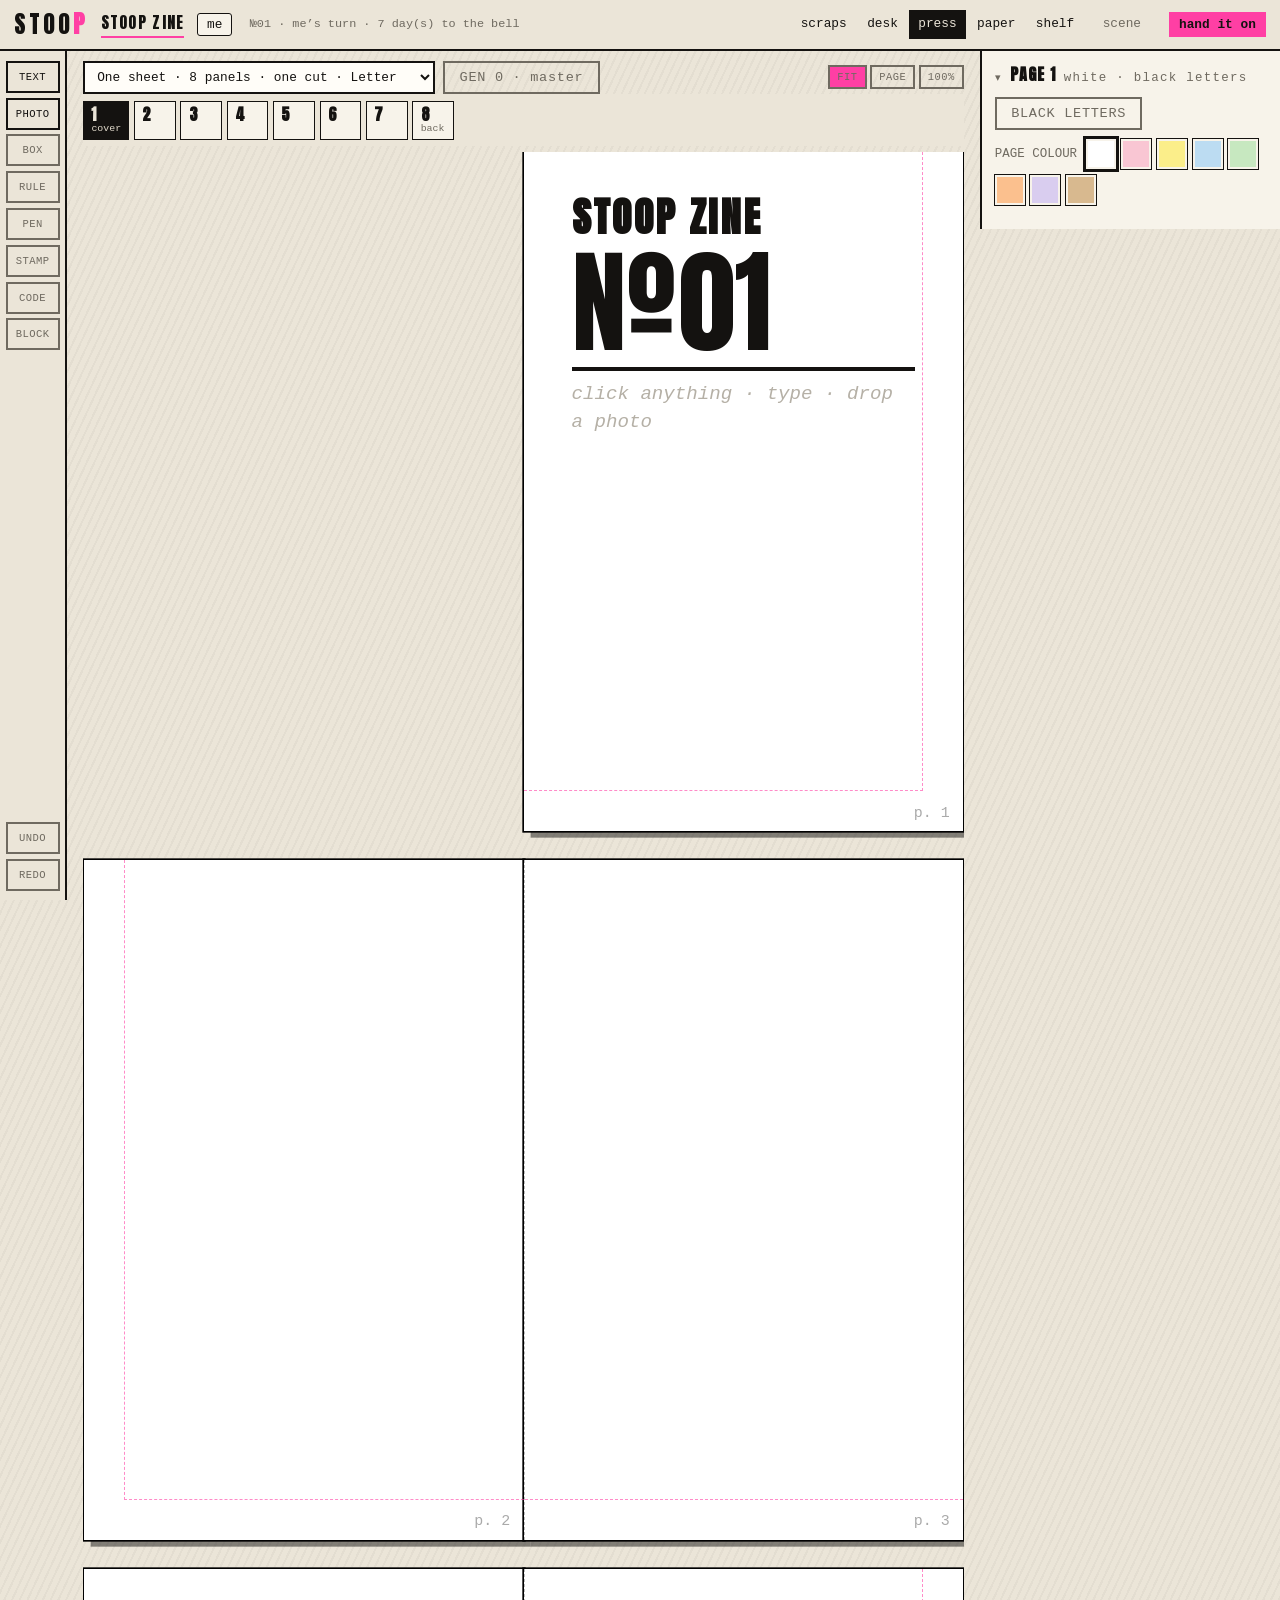
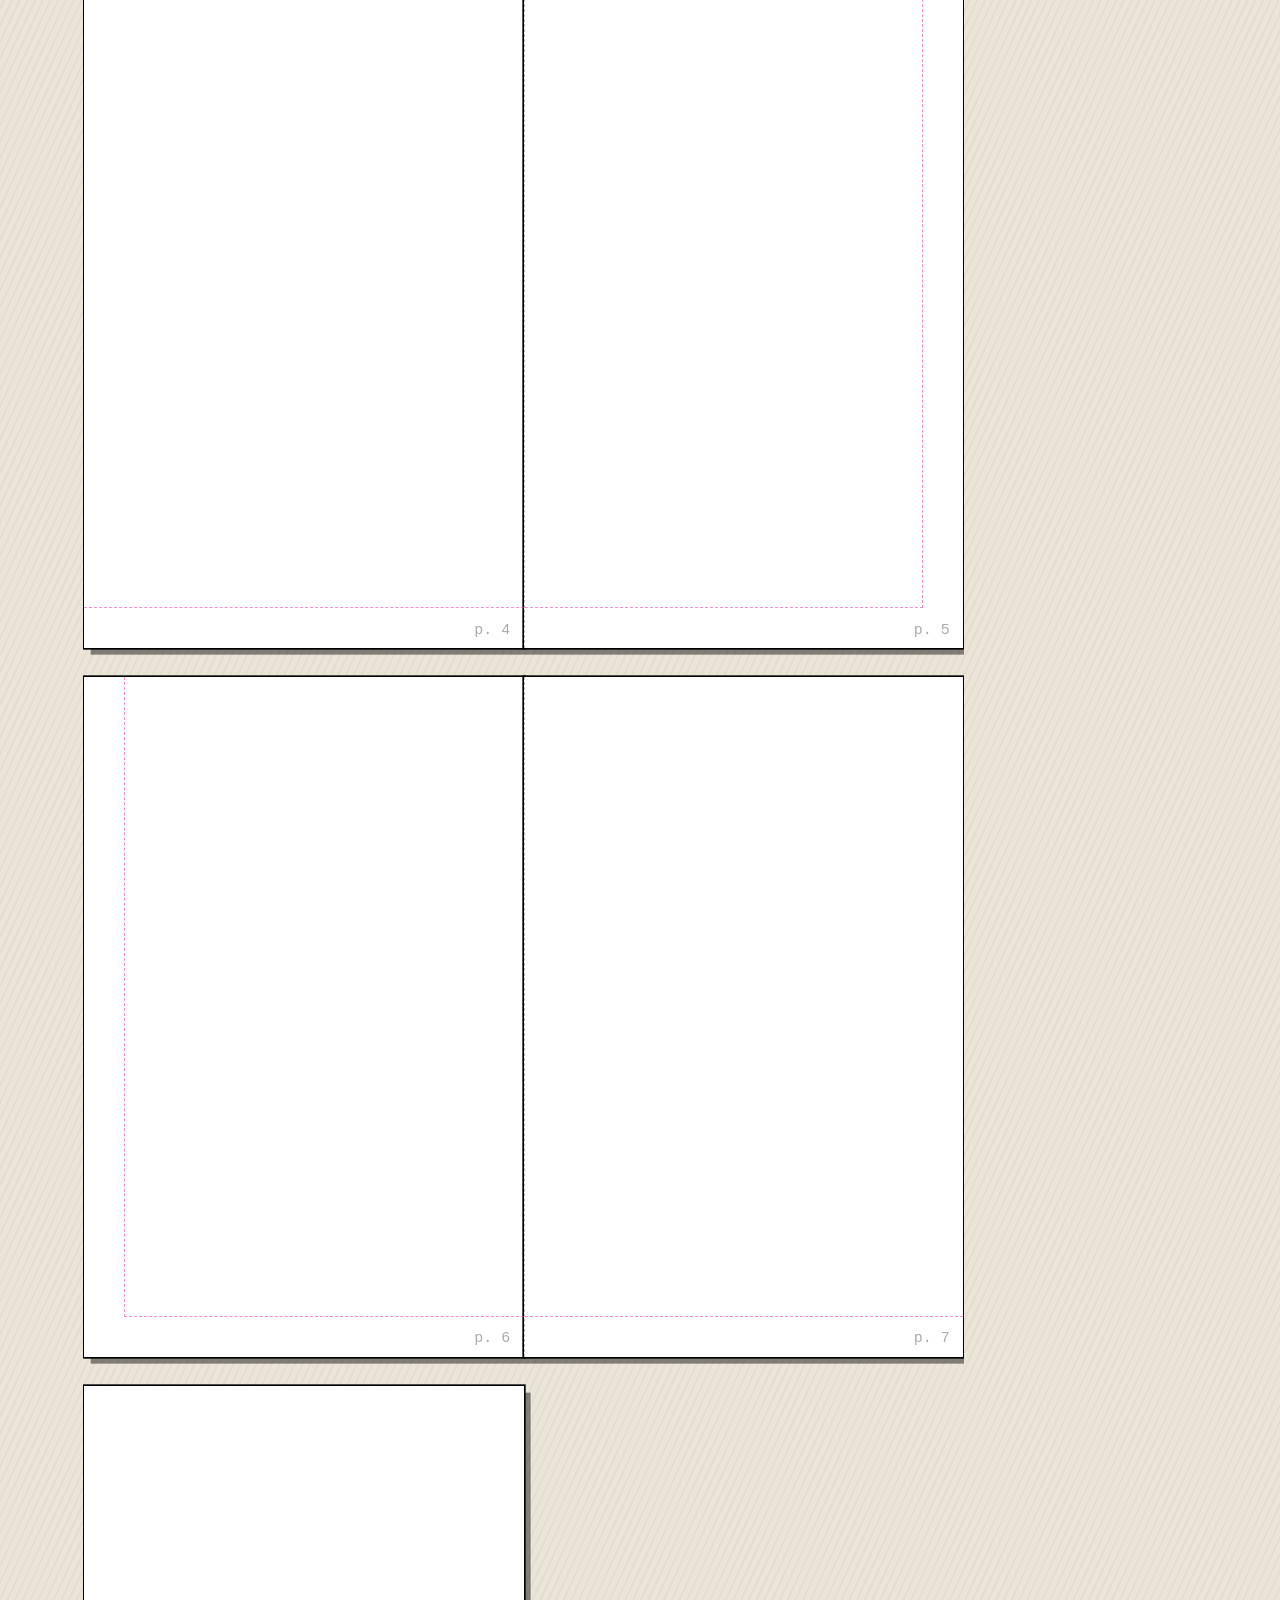
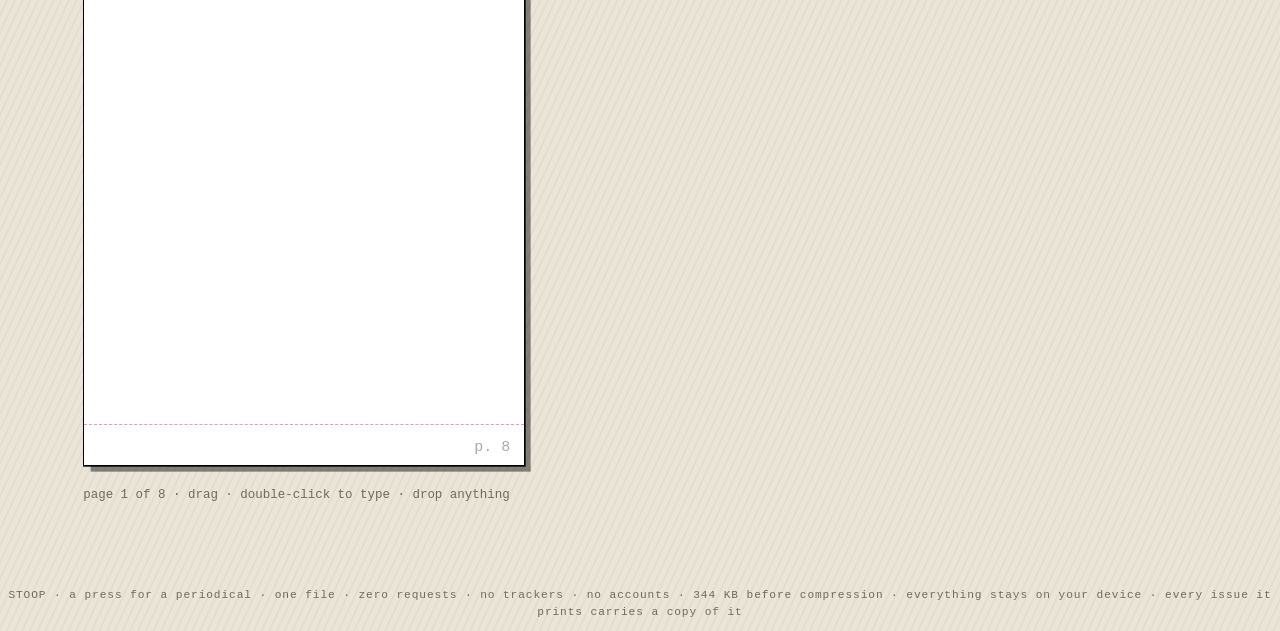
==== artifact/index.html @ a5290501 "creep, a folded card, and two sentences Three small things from the moat's list. A stitched booklet " ====
<!-- stoop: a press for a periodical — pieces, a desk, a shelf, and an imposed sheet. every issue it exports is the reading view, the sheet, the archive, and a working press for the next one. one file, zero requests. -->
<title>STOOP — a press for a periodical</title>
<style>
@font-face{font-family:Anton;font-display:block;src:url([data-uri]) format("woff")}
@font-face{font-family:Knewave;font-display:block;src:url([data-uri]) format("woff")}
  
  :root{
    --bg:#ebe5d8; --bg2:#e0d9ca; --fg:#141210; --ink:#141210;
    --spot:#ff3fa4; --link:#141210; --grey:#6f6a60; --paper:#f7f3ea;
    --red:#d63c3c;
  }
  *{box-sizing:border-box}
  html,body{margin:0;padding:0}
  body{background:var(--bg);color:var(--fg);font-family:ui-sans-serif,system-ui,'Helvetica Neue',Arial,sans-serif;line-height:1.45;
    background-image:repeating-linear-gradient(115deg,rgba(20,18,16,.035) 0 2px,transparent 2px 7px)}
  ::selection{background:var(--spot);color:#fff}

  
  header.chrome{position:sticky;top:0;z-index:30;background:var(--bg);border-bottom:2px solid var(--fg);
    display:flex;flex-wrap:wrap;align-items:center;gap:.4rem .8rem;padding:.45rem .9rem}
  .wordmark{font-family: Anton, Impact, sans-serif;font-size:1.5rem;letter-spacing:.12em;color:var(--fg);text-decoration:none}
  .wordmark b{color:var(--spot)}
  .barzine{font-family: Anton, Impact, sans-serif;font-size:1rem;letter-spacing:.08em;color:var(--fg);text-decoration:none;border-bottom:2px solid var(--spot);padding-bottom:1px}
  .cycleline{font-family:'Courier New',monospace;font-size:.74rem;color:var(--grey);text-decoration:none;margin-left:.3rem;white-space:nowrap}
  .cycleline:hover{color:var(--fg)}
  .cycleline:empty{display:none}
  nav.chrome-nav{display:flex;flex-wrap:wrap;gap:.15rem;margin-left:auto;align-items:center}
  nav.chrome-nav .gear{margin-left:.5rem;color:var(--grey)}
  .phonetabs{display:none}
  nav.chrome-nav a,nav.chrome-nav button{font-family:'Courier New',monospace;font-size:.8rem;color:var(--link);background:none;text-decoration:none;padding:.25rem .5rem;border:1px solid transparent;cursor:pointer}
  nav.chrome-nav a:hover,nav.chrome-nav button:hover{border-color:var(--link)}
  nav.chrome-nav a.here{color:var(--bg);background:var(--fg);border-color:var(--fg)}
  .chrome .verb{font-family:'Courier New',monospace;font-size:.8rem;color:var(--fg);border:1px solid var(--spot);background:var(--spot);margin-left:.4rem;padding:.25rem .55rem;font-weight:bold;cursor:pointer}
  .chrome .verb:hover{background:var(--fg);color:#fff;border-color:var(--fg)}

  main{margin:0;padding:0}

  
  section[data-view]{display:none}
  
  section[data-view="press"]{display:grid;grid-template-columns:4.2rem minmax(0,1fr) 300px;align-items:start}
  body.landing section[data-view="press"]{display:none}
  section[data-view="issue"].on{display:block;max-width:960px;margin:0 auto;padding:1rem .9rem 4rem;animation:flick .12s steps(2) 1}
  section[data-view]:not([data-view="press"]):not([data-view="issue"]).on{display:block;position:fixed;top:var(--barh,0);right:0;bottom:0;
    width:min(540px,100vw);z-index:35;overflow-y:auto;background:var(--bg);border-left:3px solid var(--fg);box-shadow:-6px 0 0 rgba(20,18,16,.12);
    padding:1rem .9rem 3rem;animation:slide .14s ease-out}
  @keyframes slide{from{transform:translateX(24px);opacity:.6}to{transform:none;opacity:1}}
  @keyframes flick{0%{opacity:.4}100%{opacity:1}}
  .scrim{display:none;position:fixed;left:0;right:0;bottom:0;top:var(--barh,0);z-index:33;background:rgba(20,18,16,.28)}
  body[data-drawer] .scrim{display:block}
  section[data-view] .view-head{display:flex;flex-wrap:wrap;align-items:baseline;gap:.4rem 1rem}
  section[data-view] .view-head h1{margin:0}
  section[data-view] .view-head .view-sub{flex-basis:100%;margin-top:0}
  .drawer-close{margin-left:auto}

  h1,h2,h3{font-family: Anton, Impact, sans-serif;letter-spacing:.06em;line-height:1.05;margin:.4rem 0}
  a{color:var(--link)}
  .tag{display:inline-block;font-family:'Courier New',monospace;font-size:.7rem;letter-spacing:.15em;text-transform:uppercase;
    border:1px solid var(--fg);padding:.1rem .5rem;margin:0}
  .tag.cold{border-color:var(--link);color:var(--link)}

  
  .paper{background:var(--paper);color:var(--ink);padding:1.1rem 1.2rem;margin:1rem 0;border:2px solid var(--ink);
    box-shadow:5px 5px 0 rgba(0,0,0,.55);position:relative;
    background-image:repeating-linear-gradient(115deg,rgba(20,18,16,.045) 0 2px,transparent 2px 7px)}
  .paper h2,.paper h3{color:var(--ink)}
  .paper a{color:#155d80;font-weight:bold}
  .paper p,.paper li{font-family:'Courier New',monospace;font-size:.92rem}

  .btn{font-family:'Courier New',monospace;font-size:.85rem;background:none;border:2px solid var(--fg);color:var(--fg);
    padding:.45rem .9rem;cursor:pointer;letter-spacing:.05em}
  .btn:hover{background:var(--fg);color:#fff}
  .btn[disabled]{border-color:var(--grey);color:var(--grey);cursor:not-allowed}
  .btn.done,.btn.on{background:var(--spot);border-color:var(--spot);color:var(--fg)}
  .btn.done:hover,.btn.on:hover{background:var(--fg);border-color:var(--fg);color:#fff}
  .btn.danger{border-color:var(--red);color:var(--red)}
  .btn.danger:hover{background:var(--red);color:var(--bg)}
  .paper .btn{border-color:var(--ink);color:var(--ink)}
  .paper .btn:hover{background:var(--ink);color:var(--paper)}
  .paper .btn.done,.paper .btn.on{background:var(--ink);color:var(--paper)}
  .paper .btn.danger{border-color:var(--red);color:#9c2b2b}
  .paper .btn.danger:hover{background:var(--red);color:var(--paper)}

  .pageweight{font-family:'Courier New',monospace;font-size:.7rem;color:var(--grey);text-align:center;margin-top:2.2rem;letter-spacing:.08em}

.author-toggle {
  font-family: 'Courier New', monospace;
  font-size: .8rem;
  background: var(--paper);
  color: var(--fg);
  border: 1px solid var(--fg);
  padding: .2rem .55rem;
  cursor: pointer;
  border-radius: 3px;
  display: inline-flex;
  align-items: center;
  gap: .3rem;
}
.author-toggle:hover {
  background: var(--fg);
  color: #fff;
}
.view-head {
  margin-bottom: 1.2rem;
  border-bottom: 1px dashed var(--grey);
  padding-bottom: .6rem;
}
.view-head h1 {
  font-size: 2.2rem;
  margin: 0;
  color: var(--fg);
  letter-spacing: .08em;
}

.view-sub {
  font-family: ui-sans-serif, system-ui, 'Helvetica Neue', Arial, sans-serif;
  font-size: .9rem;
  color: var(--grey);
  margin: .3rem 0 0;
}
.hint, .paper .hint {
  font-family: ui-sans-serif, system-ui, 'Helvetica Neue', Arial, sans-serif;
  font-size: .88rem;
  line-height: 1.45;
  color: #57524a;
  margin: .6rem 0 0;
}
.paper h2 { font-size: 1.15rem; margin: 0 0 .6rem; }
.paper .form-row + .form-row { margin-top: .6rem; }
.cardgrid { display: grid; grid-template-columns: auto minmax(0, 1fr); gap: .35rem .6rem; align-items: center; margin: .4rem 0 .6rem; }
.cardgrid .sub { white-space: nowrap; }
.sub {
  font-family: 'Courier New', monospace;
  font-size: .78rem;
  color: var(--grey);
}
.text-input, .select-input, .textarea-input {
  font-family: 'Courier New', monospace;
  font-size: .88rem;
  background: #fffdf8;
  color: var(--ink);
  border: 2px solid var(--ink);
  padding: .45rem .65rem;
  box-sizing: border-box;
}
.text-input:focus, .select-input:focus, .textarea-input:focus {
  outline: 2px solid var(--spot);
}
.text-input { flex: 1; min-width: 160px; }
.select-input { min-width: 110px; cursor: pointer; }
.textarea-input { width: 100%; resize: vertical; }

.form-row {
  display: flex;
  gap: .5rem;
  flex-wrap: wrap;
  align-items: center;
}
.form-grid {
  display: flex;
  flex-direction: column;
  gap: .6rem;
}
.filter-row {
  display: flex;
  gap: .35rem;
  align-items: center;
  flex-wrap: wrap;
  margin-top: .8rem;
  padding-top: .6rem;
  border-top: 1px dashed rgba(20,18,16,.2);
}
.chip {
  font-family: 'Courier New', monospace;
  font-size: .72rem;
  background: none;
  border: 1px solid var(--ink);
  color: var(--ink);
  padding: .15rem .45rem;
  cursor: pointer;
  text-transform: lowercase;
}
.chip:hover, .chip.on {
  background: var(--ink);
  color: var(--paper);
}

.form-actions { display: flex; justify-content: flex-end; }
.btn.wide { flex: 1; min-width: 160px; }
.paper .sub { color: #57524a; }


.log-photo {
  display: block;
  width: 100%;
  max-width: 420px;
  margin: .5rem 0 .2rem;
  border: 2px solid var(--ink);
  background: #fff;
}

.phototray { display: flex; gap: .5rem; overflow-x: auto; padding: .2rem 0 .4rem; align-items: flex-start; }
.phototray:empty { display: none; }
.tray-photo { height: 56px; border: 2px solid var(--fg); background: #fff; cursor: pointer; flex: 0 0 auto; box-shadow: 2px 2px 0 rgba(20,18,16,.35); }
.tray-photo:hover { outline: 2px solid var(--spot); }

.log-stream { display: flex; flex-direction: column; gap: .7rem; margin-top: 1rem; }
.log-card {
  background: var(--paper);
  border: 1px solid var(--fg);
  border-left: 4px solid var(--spot);
  padding: .75rem .9rem;
  position: relative;
}
.log-card.author-b { border-left-color: var(--grey); }
.log-card.author-both { border-left-color: #5cd685; }
.log-meta {
  display: flex;
  justify-content: space-between;
  font-family: 'Courier New', monospace;
  font-size: .72rem;
  color: var(--grey);
  margin-bottom: .3rem;
}
.log-author { font-weight: bold; color: var(--spot); }
.author-b .log-author { color: var(--grey); }
.author-both .log-author { color: #5cd685; }
.log-body { font-family: 'Courier New', monospace; font-size: .88rem; color: var(--fg); line-height: 1.4; word-break: break-word; white-space: pre-wrap; }
.log-title { margin: .1rem 0 .35rem; font-size: 1.15rem; }
.log-del { background: none; border: none; color: var(--grey); cursor: pointer; font-size: .8rem; }
.log-del:hover { color: var(--spot); }


.person { display: flex; align-items: center; gap: .5rem; margin-bottom: .4rem; }
.person .text-input { flex: 1; }
.person .sub { min-width: 6rem; font-size: .75rem; }


.sub-row { display: flex; align-items: center; gap: .6rem; border-bottom: 1px dashed var(--ink); padding: .45rem 0; font-family: 'Courier New', monospace; font-size: .85rem; }
.sub-row:last-of-type { border-bottom: none; }
.sub-row .ord { font-family: Anton, Impact, sans-serif; font-size: 1.3rem; width: 1.4rem; text-align: center; }
.sub-row .meta { flex: 1; display: flex; flex-direction: column; }
.sub-row .meta small { color: #5a5348; }
.sub-row.cut { opacity: .55; }
.sub-row.cut .meta b { text-decoration: line-through; }
.subbtn { font-family: 'Courier New', monospace; font-size: .7rem; background: none; border: 1px solid var(--ink); color: var(--ink); padding: .2rem .5rem; cursor: pointer; }
.subbtn:hover { background: var(--ink); color: var(--paper); }


.shelf-list { display: flex; flex-direction: column; }
.shelf-row { display: flex; align-items: center; gap: .6rem; flex-wrap: wrap; border-bottom: 1px dashed var(--ink); padding: .55rem 0; }
.shelf-row:last-child { border-bottom: none; }
.shelf-no { font-family: Anton, Impact, sans-serif; font-size: 1.5rem; min-width: 3rem; }
.shelf-meta { flex: 1; display: flex; flex-direction: column; font-family: 'Courier New', monospace; font-size: .85rem; min-width: 12rem; }
.shelf-meta small { color: #5a5348; }
.shelfreader { display: none; }
.shelfreader.on { display: block; }
.reader-bar { display: flex; justify-content: space-between; align-items: center; font-family: 'Courier New', monospace; font-size: .8rem; color: var(--grey); margin: 1.2rem 0 .4rem; }


.reading { background: var(--paper); color: var(--ink); border: 2px solid var(--ink); padding: 1.4rem 1.3rem; box-shadow: 5px 5px 0 rgba(0,0,0,.55); max-width: 38rem; margin: 0 auto; }
.reading img { width: 100%; margin: .6rem 0; }
.reading-head { border-bottom: 3px solid var(--ink); padding-bottom: .6rem; margin-bottom: 1rem; }
.reading-head h1 { font-size: 2.2rem; margin: 0; }
.reading-meta { font-family: 'Courier New', monospace; font-size: .75rem; margin: .3rem 0 0; }
.reading-note { border-left: 3px solid var(--ink); padding-left: .8rem; margin-bottom: 1.2rem; }
.reading-piece { margin-bottom: 1.4rem; }
.reading-piece h2 { font-size: 1.4rem; margin: 0 0 .3rem; }
.reading h2, .reading p { color: var(--ink); }
.reading p { font-family: 'Courier New', monospace; font-size: .9rem; line-height: 1.6; white-space: pre-wrap; }
.reading-foot { border-top: 1px dashed var(--ink); padding-top: .6rem; font-size: .8rem; }


.press-actions { display: flex; gap: .5rem; flex-wrap: wrap; align-items: center; }

.rail { position: sticky; top: var(--barh, 0); align-self: start; display: flex; flex-direction: column; gap: .3rem; padding: .6rem .35rem; height: calc(100vh - var(--barh, 0px)); box-sizing: border-box; border-right: 2px solid var(--fg); background: var(--bg); }
.rail .btn { width: 100%; padding: .5rem .1rem; font-size: .66rem; letter-spacing: .04em; }
.railgap { flex: 1; }
.tablebed { min-width: 0; padding: .6rem 1rem 3rem; }
.tablehead { display: flex; gap: .5rem; flex-wrap: wrap; align-items: center; }
.tablehead .select-input { font-size: .8rem; padding: .35rem .5rem; min-width: 0; max-width: 22rem; }
.zoom { margin-left: auto; display: flex; gap: .2rem; }
.btn.tiny { font-size: .65rem; padding: .25rem .45rem; }
.pagestrip { display: flex; gap: .3rem; overflow-x: auto; padding: .45rem 0 .35rem; scrollbar-width: thin; position: sticky; top: var(--barh, 0); z-index: 5; background: var(--bg); }
.pchip { font-family: 'Courier New', monospace; font-size: .68rem; color: var(--fg); background: var(--paper); border: 1px solid var(--fg); padding: .25rem .45rem .3rem; min-width: 2.6rem; max-width: 7.5rem; flex: none; display: flex; flex-direction: column; align-items: flex-start; gap: .05rem; cursor: pointer; position: relative; text-align: left; touch-action: none; user-select: none; }
.pchip b { font-family: Anton, Impact, sans-serif; font-size: 1rem; letter-spacing: .04em; line-height: 1; }
.pchip small { max-width: 6.5rem; white-space: nowrap; overflow: hidden; text-overflow: ellipsis; color: var(--grey); font-size: .62rem; }
.pchip small:empty::before { content: '\00a0'; }
.pchip.here { background: var(--fg); color: var(--bg); }
.pchip.here small { color: var(--bg2); }
.pchip .dot { position: absolute; right: 3px; top: 3px; width: 9px; height: 9px; border: 1px solid var(--fg); }
.pchip.dragging { opacity: .45; }
.pchip.drop { outline: 3px solid var(--spot); outline-offset: -1px; }
.palettes:empty { display: none; }
.addhint { margin: .3rem 0 0; }
.fitmeter { font-family: 'Courier New', monospace; font-size: .8rem; border: 1px solid var(--fg); color: var(--fg); background: var(--paper); padding: .35rem .6rem; margin: 0; }
.fitmeter:empty { display: none; }
.fitmeter.bad { background: var(--red); color: #fff; border-color: var(--red); }
.sheetzone { margin-top: .4rem; overflow-x: auto; padding-bottom: 1rem; }
.sheetwrap { margin-bottom: 1.2rem; width: max-content; }
.sheetlabel { font-family: 'Courier New', monospace; font-size: .7rem; color: var(--grey); letter-spacing: .1em; text-transform: uppercase; margin-bottom: .25rem; }
.sheet {
  zoom: var(--fit, 1);
  background: #fff; color: var(--ink);
  display: grid;
  grid-template-columns: repeat(var(--cols, 4), 1fr);
  grid-template-rows: repeat(var(--rows, 2), 1fr);
  box-shadow: 0 0 0 1px #000, 8px 8px 0 rgba(0,0,0,.6);
}
.panel { border: 1px dashed #bbb; padding: .28in .3in; overflow: hidden; position: relative; background: #fff; box-sizing: border-box; display: flex; flex-direction: column; }
.panel.flip { transform: rotate(180deg); }

.panel.photofill .panel-photo { position: absolute; inset: 0; width: 100%; height: 100%; max-height: none; object-fit: cover; margin: 0; }
.panel.photofill > h3, .panel.photofill > .no, .panel.photofill > .rule, .panel.photofill > .body, .panel.photofill > .addr { position: relative; z-index: 1; }
.panel.letterswhite > h3, .panel.letterswhite > .body, .panel.letterswhite > .no, .panel.letterswhite .addr span { color: #fff; }
.panel.letterswhite > .rule { border-top-color: #fff; }

.panel, .panel * { -webkit-print-color-adjust: exact; print-color-adjust: exact; }
.panel.over { outline: 2px solid var(--red); outline-offset: -2px; }
.panel h3 { font-family: Anton, Impact, sans-serif; font-size: 20px; margin: 0 0 6px; text-transform: uppercase; color: var(--ink); outline: none; }
.panel .body { font-family: 'Courier New', monospace; font-size: 11.5px; line-height: 1.45; color: var(--ink); outline: none; white-space: pre-wrap; flex: 1; overflow: hidden; }
.panel .pgtag { position: absolute; bottom: 4px; right: 8px; font-size: 9px; color: #aaa; font-family: 'Courier New', monospace; }
.panel .fitwarn:not(:empty) { position: absolute; bottom: 3px; left: 6px; font-family: 'Courier New', monospace; font-size: 9px; background: var(--red); color: #fff; padding: 1px 4px; }
.panel-photo { display: block; width: 100%; max-height: 46%; object-fit: contain; object-position: left top; margin: 0 0 5px; }
.panel-unpic { position: absolute; top: 3px; right: 5px; background: #fff; border: 1px solid var(--ink); color: var(--ink); font-size: 10px; line-height: 1; padding: 2px 4px; cursor: pointer; }
.cover h3 { font-size: 24px; }
.cover .no { font-family: Anton, Impact, sans-serif; font-size: 68px; line-height: .9; color: var(--ink); margin: 2px 0; }
.cover .no span { outline: none; }
.cover .rule { border-top: 3px solid var(--ink); margin: 6px 0; }
.backcover .body { font-size: 10.5px; }
.addr { display: flex; align-items: center; gap: 6px; margin-top: auto; }
.addr .qr { width: 64px; height: 64px; image-rendering: pixelated; }
.addr span { font-family: 'Courier New', monospace; font-size: 8.5px; word-break: break-all; }
.addr .reply { display: block; font-size: 7.5px; opacity: .8; }


.pages { display: flex; flex-direction: column; gap: 1.1rem; width: max-content; margin: 0 auto; zoom: var(--fit, 1); }
.spread { display: flex; width: calc(2 * var(--pw)); }
.spread.cover { justify-content: flex-end; }
.spread.backcover { justify-content: flex-start; }
.pages .panel { width: var(--pw); height: var(--ph); flex: none; border: none; box-shadow: 0 0 0 1px #000, 4px 4px 0 rgba(0,0,0,.45); }
.spread .panel + .panel { box-shadow: 0 0 0 1px #000, 4px 4px 0 rgba(0,0,0,.45); border-left: 1px dashed #bbb; }


.pages[data-gen="1"] .panel:not(:focus-within), .sheet[data-gen="1"] .panel { filter: url(#gen1); }
.pages[data-gen="2"] .panel:not(:focus-within), .sheet[data-gen="2"] .panel { filter: url(#gen2); }
.pages[data-gen="3"] .panel:not(:focus-within), .sheet[data-gen="3"] .panel { filter: url(#gen3); }
#genbtn.on { background: var(--fg); color: #fff; border-color: var(--fg); }


.testnum { display: none; position: absolute; inset: 0; background: #fff; z-index: 2; align-items: center; justify-content: center; flex-direction: column; gap: 6px; }
.testnum b { font-family: Anton, Impact, sans-serif; font-size: 140px; color: var(--ink); }
.testnum small { font-family: 'Courier New', monospace; font-size: 12px; color: #666; }
.reprintzone.testing .testnum { display: flex; }

.foldguide { margin-top: .8rem; }
.foldguide summary { font-family: ui-sans-serif, system-ui, 'Helvetica Neue', Arial, sans-serif; font-size: .88rem; color: var(--ink); cursor: pointer; padding: .3rem 0; }
.fold-steps { font-family: ui-sans-serif, system-ui, 'Helvetica Neue', Arial, sans-serif; font-size: .88rem; line-height: 1.5; padding-left: 1.2rem; }
.fold-steps li { margin-bottom: .5rem; }


.reprintzone { display: none; }


.toast-undo { font: inherit; background: var(--fg); color: var(--spot); border: 0; margin-left: .7rem; padding: .1rem .5rem; cursor: pointer; }
.toast { position: fixed; left: 50%; bottom: 1.2rem; transform: translateX(-50%); background: var(--spot); color: var(--fg); font-family: 'Courier New', monospace; font-size: .85rem; font-weight: bold; padding: .5rem .9rem; border: 2px solid var(--fg); box-shadow: 3px 3px 0 var(--fg); display: none; z-index: 50; }

@media print {
  body { background: #fff; color: #000; }
  header.chrome, main, .pageweight, .toast { display: none !important; }
  body.reprinting .reprintzone { display: block !important; }
  .reprintzone .sheetwrap { margin: 0; break-after: page; page-break-after: always; }
  .reprintzone .sheetwrap:last-child { break-after: auto; page-break-after: auto; }
  .reprintzone .sheetlabel { display: none !important; }
  .reprintzone .sheet { box-shadow: none; zoom: 1; }
  .reprintzone .panel { border-color: #eee; }
}


body.landing header.chrome { display: none; }
body.landing main { padding-top: 2.4rem; }
.landing-tail { max-width: 38rem; margin: 2.2rem auto 0; }
.landing-note { font-family: 'Courier New', monospace; font-size: .9rem; color: var(--fg); line-height: 1.6; border-left: 3px solid var(--spot); padding-left: .9rem; }
.landing-verbs { display: flex; gap: .6rem; flex-wrap: wrap; margin-top: 1.2rem; }
.btn.big { font-size: 1rem; padding: .8rem 1.2rem; }
.btn.quiet { border-color: var(--grey); color: var(--grey); }
.btn.quiet:hover { background: var(--grey); color: var(--bg); }


.panel.dropping { outline: 3px dashed var(--spot); outline-offset: -3px; }


#sheetzone .cover .body:empty::before { content: 'click anything · type · drop a photo'; color: #b5b0a6; font-style: italic; }
#sheetzone .panel h3:empty::before { content: '\00a0'; }


.flash { position: fixed; inset: 0; pointer-events: none; z-index: 60; opacity: 0;
  background: linear-gradient(90deg, transparent 0%, rgba(255,255,255,.0) 35%, rgba(255,255,255,.85) 50%, rgba(255,255,255,.0) 65%, transparent 100%);
  background-size: 300% 100%; }
.flash.go { animation: lamp .55s ease-in-out 1; }
@keyframes lamp { 0% { opacity: 1; background-position: 100% 0; } 100% { opacity: 1; background-position: 0% 0; } }
.barzine[contenteditable]:focus { outline: none; background: var(--spot); padding: 0 .3rem; }


:focus-visible { outline: 3px solid var(--spot); outline-offset: 2px; }
.panel :focus-visible, .el :focus-visible { outline: 2px dashed var(--red); outline-offset: 1px; }
.barzine[contenteditable]:focus-visible { outline: 3px solid var(--fg); outline-offset: 1px; }


.readtoggle { display: flex; gap: .4rem; justify-content: center; margin: 0 auto .8rem; }
.read-meta { font-family: 'Courier New', monospace; font-size: .75rem; color: var(--grey); text-align: center; margin: 0 0 .9rem; }
.readrun { padding: 0 6px 1.2rem; }
@media print { .elmissing { visibility: hidden; } }
.reading-fig { margin: .6rem 0; }
.reading-fig figcaption { font-family: 'Courier New', monospace; font-size: .8rem; }
.shelfnudge:empty { display: none; }


.pasteup { position: absolute; inset: 0; pointer-events: none; z-index: 3; }

.el { position: absolute; pointer-events: auto; box-sizing: border-box; cursor: grab; touch-action: none; }
.el:active { cursor: grabbing; }
.el.sel { outline: 1px dashed var(--red); outline-offset: 2px; }

.el-box { border: 2px solid var(--ink); }
.el-box.inkwhite { background: var(--ink); border-color: var(--ink); }
.elrule { width: 100%; height: 100%; background: var(--ink); min-height: 2px; }
.elphoto { width: 100%; height: 100%; object-fit: contain; display: block; }
.elphoto.fill { object-fit: cover; }
.elqr { width: 100%; height: 100%; display: block; color: var(--ink); }
.elmissing { width: 100%; height: 100%; border: 1px dashed #999; color: #999; font: 9px 'Courier New', monospace; display: flex; align-items: center; justify-content: center; }

.eltext { width: 100%; height: 100%; overflow: hidden; outline: none; color: var(--ink); white-space: pre-wrap; }
.eltext.knock { background: var(--ink); color: #fff; padding: 2px 4px; }


.v-type { font-family: 'Courier New', monospace; line-height: 1.45; }
.v-head { font-family: Anton, Impact, sans-serif; line-height: 1; text-transform: uppercase; }
.v-marker { font-family: Knewave, Anton, Impact, sans-serif; line-height: 1.3; }
.rm { display: inline-block; }

.v-stencil { font-family: Anton, Impact, sans-serif; line-height: 1; text-transform: uppercase;
  -webkit-mask-image: repeating-linear-gradient(180deg, #000 0 .42em, transparent .42em .5em); mask-image: repeating-linear-gradient(180deg, #000 0 .42em, transparent .42em .5em); }
.v-ransom { line-height: 1.5; }

.v-sans { font-family: Arial, Helvetica, 'Liberation Sans', sans-serif; line-height: 1.3; }
.v-serif { font-family: 'Times New Roman', Times, 'Liberation Serif', serif; line-height: 1.35; }
.v-own { font-family: Arial, Helvetica, sans-serif; line-height: 1.3; }
.eltext.caps { text-transform: uppercase; }
.eltext.nocaps { text-transform: none; }
.eltext.al-center { text-align: center; }
.eltext.al-right { text-align: right; }

.eltext.outline, .eltext.outline .rn { color: transparent; -webkit-text-stroke: .045em var(--ink); }
.eltext.knock.outline, .eltext.outline .rn.inv { -webkit-text-stroke-color: #fff; }

.el.inkpaper .eltext.knock, .el.inkpaper .rn.inv { color: #000; }
.el.inkpaper .eltext.knock.outline, .el.inkpaper .eltext.outline .rn.inv { color: transparent; -webkit-text-stroke-color: #000; }
.voicesel { font: inherit; font-size: .8rem; border: 2px solid var(--fg); background: #fff; color: var(--fg); padding: .3rem .4rem; cursor: pointer; }



.elstamp { width: 100%; height: 100%; position: relative; color: var(--ink); container-type: size; }
.stampsvg { position: absolute; inset: 0; width: 100%; height: 100%; display: block; }

.el-draw { color: var(--ink); }
.drawsvg, .penlive svg { position: absolute; inset: 0; width: 100%; height: 100%; display: block; overflow: visible; }
.drawsvg polyline, .penlive polyline { vector-effect: non-scaling-stroke; }
.penlive { position: absolute; inset: 0; pointer-events: none; z-index: 4; color: var(--ink); }
body[data-pen] #sheetzone .panel, body[data-pen] #sheetzone .el { cursor: crosshair; touch-action: none; }
body[data-pen] #sheetzone .el .eltext { pointer-events: none; }
.rail .btn.on { background: var(--fg); color: var(--bg); }
.stamptext { position: absolute; inset: 0; display: flex; align-items: center; justify-content: center; font-family: Anton, Impact, sans-serif; text-transform: uppercase; font-size: 1px; white-space: nowrap; }
.el-stamp .stamptext { font-size: 62cqh; }
.stamps { display: none; gap: .5rem; flex-wrap: wrap; align-items: center; margin: .2rem 0 .6rem; }
.stamps.on { display: flex; }
.stampbtn { height: 34px; width: auto; background: #fff; border: 2px solid var(--fg); color: var(--ink); cursor: pointer; position: relative; padding: 0; box-shadow: 2px 2px 0 rgba(20,18,16,.35); }
.stampbtn .stamptext { font-size: 20px; }
.stampbtn:hover { outline: 2px solid var(--spot); }


.rn { display: inline-block; padding: 0 1px; }
.rn.f0 { font-family: Anton, Impact, sans-serif; }
.rn.f1 { font-family: 'Times New Roman', Times, serif; font-weight: bold; }
.rn.f2 { font-family: 'Courier New', Courier, monospace; font-weight: bold; }
.rn.f3 { font-family: Arial, Helvetica, sans-serif; font-weight: bold; font-style: italic; }
.rn.inv { background: var(--ink); color: #fff; padding: 0 3px; }


.h { position: absolute; width: 11px; height: 11px; background: #fff; border: 2px solid var(--red); pointer-events: auto; }
.h-size { right: -6px; bottom: -6px; cursor: nwse-resize; }
.h-rot { left: 50%; top: -20px; margin-left: -6px; border-radius: 50%; cursor: grab; }
.h-rot::after { content: ''; position: absolute; left: 50%; top: 9px; width: 1px; height: 10px; background: var(--red); }


.inspector { font-family: 'Courier New', monospace; font-size: .8rem; color: var(--grey); margin: 0; }
.inspector:empty { display: none; }
.inspector.on { color: var(--fg); background: var(--paper); border-left: 2px solid var(--fg); padding: .7rem .8rem 1rem; width: 300px; box-sizing: border-box; position: sticky; top: var(--barh, 0); align-self: start; max-height: calc(100vh - var(--barh, 0px)); overflow-y: auto; }
.insp-head { display: flex; align-items: baseline; gap: .6rem; margin-bottom: .3rem; }
.insp-head b { font-family: Anton, Impact, sans-serif; letter-spacing: .06em; font-size: 1rem; }
.insp-head .sub { flex: 1; }
.sheetdone { margin-left: auto; }

.group { border-top: 1px dashed var(--grey); padding: .3rem 0 .5rem; }
.group summary { font-family: 'Courier New', monospace; font-size: .66rem; letter-spacing: .12em; color: var(--grey); cursor: pointer; list-style: none; padding: .25rem 0; display: flex; align-items: baseline; gap: .5rem; }
.group summary::-webkit-details-marker { display: none; }
.group summary::before { content: '\25B8'; }
.group[open] summary::before { content: '\25BE'; }
.group summary b { font-family: Anton, Impact, sans-serif; letter-spacing: .06em; font-size: 1rem; color: var(--fg); }
.groupbody { display: flex; flex-wrap: wrap; gap: .35rem; align-items: center; padding-top: .35rem; }
.groupbody .voicesel, .groupbody .text-input { flex: 1 1 100%; }
.groupbody .swatches { flex-basis: 100%; margin-top: .2rem; }
.sheetfoot { border-top: 1px dashed var(--grey); padding-top: .6rem; margin-top: .2rem; }
.inspector.page { padding-top: .5rem; }
.inspector.page .group { border-top: 0; padding-top: 0; }
#ransomtext { margin-top: .5rem; width: 100%; }

.swatches { display: flex; flex-wrap: wrap; gap: .35rem; align-items: center; margin-top: .5rem; }
.swatches .sub { margin-right: .2rem; }
.swatch { width: 30px; height: 30px; border: 2px solid var(--paper); outline: 1px solid var(--fg); padding: 0; cursor: pointer; }
.swatch.on { outline: 3px solid var(--fg); }
@media (pointer: coarse) { .swatch { width: 34px; height: 34px; } }


@media print {
  .h, .rail, .inspector, .phototray, .pagestrip, .phonetabs, .tablehead { display: none !important; }
  .el.sel { outline: none !important; }
}


.el .eltext { pointer-events: none; }
.el.editing .eltext { pointer-events: auto; cursor: text; }
.el.editing { outline: 2px solid var(--ink); outline-offset: 2px; }


.eltext { height: auto; min-height: 100%; }
.v-ransom { line-height: 1.25; }


.reach { position: absolute; pointer-events: none; border: 0 dashed rgba(255, 63, 164, .6); z-index: 4; }

  
  
  @media (max-width: 640px){
    header.chrome{gap:.3rem .5rem;padding:.4rem .6rem;flex-wrap:nowrap}
    .wordmark,nav.chrome-nav,.cycleline{display:none}
    .toast{bottom:7.4rem}
    .barzine{font-size:1.1rem;flex:1 1 auto;min-width:0;overflow:hidden;text-overflow:ellipsis;white-space:nowrap}
    .chrome .verb{margin-left:auto;padding:.35rem .6rem;font-size:.75rem;white-space:nowrap}
    .phonetabs{display:flex;position:fixed;left:0;right:0;bottom:0;z-index:45;background:var(--bg);border-top:3px solid var(--fg);height:3.4rem}
    .phonetabs a{flex:1;text-align:center;font-family:'Courier New',monospace;font-size:.68rem;letter-spacing:.05em;color:var(--fg);text-decoration:none;padding:.65rem 0;border-right:1px solid var(--bg2)}
    .phonetabs a.here{background:var(--fg);color:var(--bg)}
    body.landing .phonetabs{display:none}
    section[data-view="press"]{display:block}
    .rail{position:fixed;left:0;right:0;bottom:3.4rem;top:auto;z-index:25;height:3.2rem;flex-direction:row;overflow-x:auto;padding:.35rem .5rem;gap:.35rem;border:0;border-top:2px solid var(--fg);scrollbar-width:none}
    .rail::-webkit-scrollbar{display:none}
    .rail .btn{width:auto;white-space:nowrap;padding:.5rem .7rem;font-size:.75rem;flex:none}
    .railgap{display:none}
    .tablebed{padding:.4rem .5rem 7.5rem}
    .tablehead{flex-wrap:nowrap;overflow-x:auto;scrollbar-width:none;gap:.3rem}
    .tablehead::-webkit-scrollbar{display:none}
    .tablehead .select-input{flex:none;max-width:52vw;font-size:.75rem;padding:.3rem .4rem}
    .tablehead .btn{flex:none;white-space:nowrap;font-size:.75rem;padding:.3rem .5rem}
    .fitmeter{white-space:nowrap;font-size:.72rem;padding:.25rem .5rem}
    .zoom,.addhint{display:none}
    .inspector.on{position:fixed;left:0;right:0;bottom:6.6rem;top:auto;z-index:24;width:auto;max-height:45vh;overflow-y:auto;border:0;border-top:2px solid var(--fg);padding:.2rem .7rem .7rem}
    .inspector.on::before{content:'';display:block;width:2.4rem;height:4px;background:var(--grey);margin:.25rem auto .45rem;border-radius:2px}
    .group summary{padding:.35rem 0}
    section[data-view]:not([data-view="press"]):not([data-view="issue"]).on{width:100vw;border-left:none;bottom:3.4rem;z-index:35}
    .scrim{z-index:33}
    .pages{gap:.7rem}
    main{scroll-padding-bottom:7.5rem}
  }

  
  @media (max-width: 640px){
    .spread{flex-direction:column;width:var(--pw)}
    .spread.cover,.spread.backcover{justify-content:flex-start}
    .spread .panel + .panel{border-left:none;border-top:1px dashed #bbb}
  }


@media (pointer: coarse) {
  .h { width: 22px; height: 22px; }
  .h-size { right: -12px; bottom: -12px; }
  .h-rot { top: -30px; margin-left: -11px; }
  .h-rot::after { top: 20px; }
  .btn, .subbtn, .voicesel, .pchip, .phonetabs a, .log-del, .panel-unpic, .toast-undo, .chip, .stampbtn, .tray-photo { min-height: 44px; }
  .btn, .subbtn { padding-top: .6rem; padding-bottom: .6rem; }
  .swatch { width: 44px; height: 44px; }
  .rail .btn { min-width: 60px; }
  .phonetabs a { padding-top: .8rem; }
  .log-del, .panel-unpic { min-width: 44px; }
  #sheetzone .cover .body:empty::before { content: 'tap anything \00b7 type \00b7 add a photo'; }
}


@media (prefers-reduced-motion: reduce) {
  *, *::before, *::after { animation: none !important; transition: none !important; scroll-behavior: auto !important; }
}
</style>

<header class="chrome">
  <a class="wordmark" href="#press">STOO<b>P</b></a>
  <span class="barzine" id="barzine" contenteditable="true" spellcheck="false" title="Click to name it">STOOP ZINE</span>
  <button class="author-toggle" id="authortoggle" title="Switch who is writing"><span id="authorname">Me</span></button>
  <a class="cycleline" id="cycleline" href="#desk" title="The desk"></a>
  <nav class="chrome-nav" aria-label="The cycle">
    <a href="#scraps" data-nav="scraps">scraps</a>
    <a href="#desk" data-nav="desk">desk</a>
    <a href="#press" data-nav="press">press</a>
    <a href="#paper" data-nav="paper">paper</a>
    <a href="#shelf" data-nav="shelf">shelf</a>
    <a href="#backup" data-nav="backup" class="gear">scene</a>
  </nav>
  <button class="verb" id="handonbtn" title="Export the latest issue as a file that is also a press">hand it on</button>
</header>
<nav class="phonetabs" id="phonetabs" aria-label="The cycle">
  <a href="#scraps" data-nav="scraps">scraps</a>
  <a href="#desk" data-nav="desk">desk</a>
  <a href="#press" data-nav="press">press</a>
  <a href="#paper" data-nav="paper">paper</a>
  <a href="#shelf" data-nav="shelf">shelf</a>
  <a href="#backup" data-nav="backup">scene</a>
</nav>
<style id="pagerule">@page { size: letter landscape; margin: 0; }</style>
<div id="reprintzone" class="reprintzone"></div>
<div class="scrim" id="scrim"></div>
<div class="flash" id="flash"></div>
<svg width="0" height="0" style="position:absolute" aria-hidden="true">
  <filter id="gen1" x="-2%" y="-2%" width="104%" height="104%">
    <feTurbulence type="fractalNoise" baseFrequency="0.9" numOctaves="1" seed="3" result="n"/>
    <feDisplacementMap in="SourceGraphic" in2="n" scale="1.1" result="d"/>
      </filter>
  <filter id="gen2" x="-2%" y="-2%" width="104%" height="104%">
    <feTurbulence type="fractalNoise" baseFrequency="0.8" numOctaves="2" seed="5" result="n"/>
    <feDisplacementMap in="SourceGraphic" in2="n" scale="2.2" result="t"/>
    
    <feTurbulence type="fractalNoise" baseFrequency="0.55" numOctaves="1" seed="9" result="s"/>
    <feColorMatrix in="s" type="matrix" values="0 0 0 0 0  0 0 0 0 0  0 0 0 0 0  6 0 0 0 -3.9" result="dots"/>
    <feFlood flood-color="#000" result="ink"/>
    <feComposite in="ink" in2="dots" operator="in" result="toner"/>
    <feMerge><feMergeNode in="t"/><feMergeNode in="toner"/></feMerge>
  </filter>
  <filter id="gen3" x="-3%" y="-3%" width="106%" height="106%">
    <feTurbulence type="fractalNoise" baseFrequency="0.7" numOctaves="2" seed="11" result="n"/>
    <feDisplacementMap in="SourceGraphic" in2="n" scale="3.6" result="t"/>
    
    <feTurbulence type="fractalNoise" baseFrequency="0.5" numOctaves="1" seed="13" result="s"/>
    <feColorMatrix in="s" type="matrix" values="0 0 0 0 0  0 0 0 0 0  0 0 0 0 0  7 0 0 0 -4.1" result="dots"/>
    <feFlood flood-color="#000" result="ink"/>
    <feComposite in="ink" in2="dots" operator="in" result="toner"/>
    <feMerge><feMergeNode in="t"/><feMergeNode in="toner"/></feMerge>
  </filter>
</svg>

<main>

<section data-view="issue">
  <div id="landing"></div>
</section>
<section data-view="scraps">
  <div class="view-head">
    <h1>SCRAPS</h1>
    <p class="view-sub">Everything you wrote down. The desk pulls from here.</p>
  </div>

  <div class="paper">
    <input type="text" id="scraptitle" class="text-input" maxlength="60" placeholder="Title, if it has one">
    <textarea id="loginput" class="textarea-input" rows="2" placeholder="A line, or a page."></textarea>
    <div class="form-row">
      <button class="btn" id="logaddbtn">KEEP IT</button>
      <input type="file" id="photofile" accept="image/*" multiple hidden>
      <button class="btn quiet" id="photobtn">PHOTOS</button>
      <span class="sub" id="logfilters"></span>
    </div>
    <p class="hint">A line, a page or a photograph. A scrap with a title, or a long one, becomes a piece of its own at the desk; short ones run together as one column.</p>
  </div>

  <div id="loglist" class="log-stream"></div>
</section>
<section data-view="desk">
  <div class="view-head">
    <h1>THE DESK</h1>
    <p class="view-sub" id="deskhead">issue №01</p>
  </div>

  <div class="paper">
    <h2>A PIECE</h2>
    <div class="form-row">
      <input type="text" id="piecetitle" class="text-input" maxlength="60" placeholder="Title">
      <select id="piecekind" class="text-input">
        <option value="essay">essay</option>
        <option value="photos">photos</option>
        <option value="log">log</option>
        <option value="mix">mix</option>
        <option value="recipe">recipe</option>
        <option value="letters">letters</option>
      </select>
      <button class="btn" id="piecesubmitbtn">SUBMIT</button>
    </div>
    <textarea id="piecebody" class="text-input" rows="4" placeholder="The piece."></textarea>
    <div class="press-actions">
      <button class="btn quiet" id="drawsourcesbtn">PULL IN THE NEW SCRAPS</button>
    </div>
    <p class="hint">Type a piece here, or pull in whatever went into scraps since the last issue.</p>
  </div>

  <div class="paper">
    <h2>THE TRAY</h2>
    <div id="desktray"></div>
    <p class="hint">A cut is not a delete. It keeps, and it can run next time.</p>
  </div>

  <div class="paper">
    <h2>THE BELL</h2>
    <textarea id="editornote" class="text-input" rows="2" placeholder="Editor's note, if you want one."></textarea>
    <div class="form-row">
      <label class="sub" for="bellinput">BELL</label>
      <input type="date" id="bellinput" class="text-input">
      <button class="btn quiet" id="savebellbtn">SET</button>
      <button class="btn quiet" id="icsbtn">CALENDAR</button>
    </div>
    <div class="press-actions">
      <button class="btn" id="compileissuebtn">FLOW ONTO THE PAGES</button>
      <button class="btn done" id="buildissuebtn">RING THE BELL</button>
    </div>
    <p class="hint">Flowing lays the tray out on the pages; you can flow again after changes. The bell puts the issue on the shelf as it stands and hands the desk on.</p>
  </div>

  <div class="paper">
    <h2>THE CARD</h2>
    <p class="hint" id="cardderived"></p>
    <div class="cardgrid" id="cardfields"></div>
    <div class="form-row">
      <button class="btn quiet" id="savecardbtn">KEEP THE CARD</button>
    </div>
    <p class="hint">What a library asks of a zine. The line above is read off the issue; these six you type once and they stay for the next. The card rides in the file, prints as a COLOPHON block, and goes to the site as a catalogue and a feed.</p>
  </div>
</section>
<section data-view="press" class="table">
  <aside class="rail" aria-label="Add to the page">
    <button class="btn" data-addel="text" title="A text cutting">TEXT</button>
    <button class="btn" data-addel="photo" title="A photograph from this device">PHOTO</button>
    <button class="btn quiet" data-addel="box" title="A box, outlined or solid">BOX</button>
    <button class="btn quiet" data-addel="rule" title="A rule">RULE</button>
    <button class="btn quiet" id="penbtn" title="Draw on a page; Escape puts the pen down">PEN</button>
    <button class="btn quiet" id="stampbtn" title="A stamp">STAMP</button>
    <button class="btn quiet" data-addel="qr" title="A code for a link">CODE</button>
    <button class="btn quiet" id="blockbtn" title="Page numbers, contents, credits, a pull quote">BLOCK</button>
    <span class="railgap"></span>
    <button class="btn quiet" id="undobtn" title="Undo (Ctrl-Z)">UNDO</button>
    <button class="btn quiet" id="redobtn" title="Redo (Ctrl-Shift-Z)">REDO</button>
    <input type="file" id="pastephotofile" accept="image/*" multiple hidden>
  </aside>
  <div class="tablebed">
    <div class="tablehead">
      <select id="formatsel" class="select-input" title="Format: how many pages, on what paper"></select>
      <button class="btn quiet" id="genbtn" title="How many times this has been through the copier">GEN 0</button>
      <p class="fitmeter" id="fitmeter"></p>
      <p class="fitmeter" id="pressstatus"></p>
      <span class="zoom" id="zoom"></span>
    </div>
    <div class="pagestrip" id="pagestrip" aria-label="The pages"></div>
    <div class="palettes">
      <div id="stamps" class="stamps"></div>
      <div id="blocks" class="stamps"></div>
      <div id="phototray" class="phototray"></div>
    </div>
    <div class="sheetzone" id="sheetzone"></div>
    <p class="sub addhint" id="addhint"></p>
  </div>
  <aside id="inspector" class="inspector" aria-label="The selected cutting"></aside>
</section>
<section data-view="shelf">
  <div class="view-head">
    <h1>THE SHELF</h1>
    <p class="view-sub" id="shelfcount">no issues yet</p>
  </div>
  <p class="sub shelfnudge" id="shelfnudge"></p>
  <div class="paper">
    <div id="shelflist" class="shelf-list"></div>
  </div>
  <div class="paper">
    <h2>THE DISTRO</h2>
    <div id="distrolist" class="shelf-list"></div>
    <div id="distroreader" class="shelfreader"></div>
    <div class="form-row">
      <input type="file" id="carryfile" accept="text/html,.html" hidden>
      <button class="btn" id="carrybtn">CARRY A ZINE</button>
    </div>
    <p class="hint">A friend's issue file, shelved as theirs. It reads, prints in its own format, and goes out with the site under distro/. Your own issues and roster are untouched.</p>
  </div>

  <div class="paper">
    <h2>THE SITE</h2>
    <button class="btn" id="sitebtn">MAKE THE SITE</button>
    <p class="hint">A zip of every issue as the page its back cover's code points at, with a PDF of each for printers, for any host that serves plain files or a thumb drive.</p>
  </div>
  <div id="shelfreader" class="shelfreader"></div>
</section>
<section data-view="backup">
  <div class="view-head">
    <h1>SCENE</h1>
    <p class="view-sub">Who writes, what it is called, where it lives.</p>
  </div>

  <div class="paper">
    <h2>WHO</h2>
    <div id="roster"></div>
    <div class="form-row">
      <input type="text" id="newperson" class="text-input" maxlength="24" placeholder="Add somebody">
      <button class="btn quiet" id="addpersonbtn">ADD</button>
      <button class="btn" id="savenamesbtn">SAVE</button>
    </div>
    <p class="hint">Anyone with work on the shelf stays on the roster.</p>
  </div>

  <div class="paper">
    <h2>NAME AND ADDRESS</h2>
    <div class="form-row">
      <input type="text" id="zinename" class="text-input" maxlength="40" placeholder="SPLIT LIP">
      <button class="btn" id="savezinebtn">SAVE</button>
    </div>
    <p class="hint">The name goes on the cover. You can also click it in the bar.</p>
    <div class="form-row">
      <input type="text" id="addressinput" class="text-input" placeholder="somewhere.org/splitlip (or nothing)">
      <button class="btn" id="savenamesbtn2">SAVE</button>
    </div>
    <p class="hint">The address goes on the back cover as text and as a code. Leave it blank and the paper carries no address.</p>
  </div>

  <div class="paper">
    <h2>FACES</h2>
    <div id="facelist"></div>
    <div class="form-row">
      <input type="file" id="fontfile" accept=".ttf,.otf,.woff,font/ttf,font/otf,font/woff" multiple hidden>
      <button class="btn" id="fontbtn">ADD A FACE</button>
    </div>
    <p class="hint">A TrueType face of your own becomes a voice. It rides in every issue file and every PDF the way Anton and Knewave do, and the footer says what it weighs. A face with PostScript outlines, which most .otf files are, cannot go into a PDF here and is refused.</p>
  </div>

  <div class="paper">
    <h2>TAKE IN</h2>
    <input type="file" id="bundlefile" accept="text/html,.html" hidden>
    <button class="btn" id="bundlebtn">TAKE IN A FILE</button>
    <p class="hint">A piece or an issue somebody sent lands in your tray or on your shelf. Taking the same file in twice does nothing.</p>
  </div>

  <div class="paper">
    <h2>BACKUPS</h2>
    <div class="press-actions">
      <button class="btn" id="exportbtn">BACK IT UP</button>
      <input type="file" id="importfile" accept="application/json,.json" hidden>
      <button class="btn quiet" id="mergebtn">MERGE A BACKUP</button>
      <button class="btn quiet" id="replacebtn">REPLACE FROM A BACKUP</button>
    </div>
    <p class="hint">Everything lives in this browser and nowhere else. A backup is the only copy that outlives it. Merging keeps both sides.</p>
    <p class="sub" id="backupstatus"></p>
    <p class="sub" id="importstatus"></p>
  </div>

  <div class="paper">
    <div class="press-actions">
      <button class="btn danger" id="emptybtn">START EMPTY</button>
      <button class="btn quiet" id="resetbtn">RESET</button>
    </div>
    <p class="hint">Start empty drops the sample pieces. Reset puts them back.</p>
  </div>
</section>
<section data-view="paper">
  <div class="view-head">
    <h1>PAPER</h1>
    <p class="view-sub">Where the pages fold into a sheet.</p>
  </div>

  <div class="paper">
    <h2>PRINT IT</h2>
    <div class="press-actions">
      <button class="btn done" id="pdfzinebtn">SAVE PDF</button>
      <button class="btn quiet" id="pdfshopbtn">SHOP PDF</button>
      <button class="btn quiet" id="printzinebtn">BROWSER PRINT</button>
      <button class="btn quiet" id="flyerbtn">FLYER</button>
      <button class="btn quiet" id="risobtn">RISO PLATES</button>
    </div>
    <p class="hint">The PDF is the sheet at its exact size: print it, fold it, or hand it to a copy shop. A print shop that folds and trims its own wants the shop PDF, every page on its own with bleed and crop marks. Browser print needs 100% and no margins. The flyer has tear-off tabs. Riso plates are one greyscale PDF per ink, with a preview and a note on the stock, for a riso studio.</p>
  </div>

  <div class="paper">
    <h2>TEST THE FOLD</h2>
    <div class="press-actions">
      <button class="btn" id="testsheetbtn">PRINT TEST SHEET</button>
      <button class="btn quiet" id="swaplayoutbtn">SWAP FOLD (A)</button>
    </div>
    <p class="hint">Print a numbered test sheet first and fold it. If the numbers come out shuffled, swap the fold and test again. A sixteen-page one-sheet fold is not offered yet: it has to be folded on paper before it ships.</p>
    <details class="foldguide">
      <summary>How to fold one sheet into eight pages</summary>
      <ol class="fold-steps">
        <li><strong>Hot dog fold.</strong> Fold in half the long way, crease hard, unfold.</li>
        <li><strong>Eight panels.</strong> Fold in half the short way, then fold each outer edge back to the middle crease. Unfold everything.</li>
        <li><strong>The cut.</strong> Fold in half the short way again and cut along the centre crease from the folded edge, across the middle two panels only. Stop at the quarter creases.</li>
        <li><strong>The plus sign.</strong> Unfold, fold the long way with the slit along the top, then push both ends toward each other. The slit opens into a diamond, then a four-winged plus.</li>
        <li><strong>Collapse.</strong> Wrap the wings around the front cover and crease. Eight pages, no staples. Read it once, then leave it somewhere.</li>
      </ol>
      <p class="hint">A stapled booklet prints several sheets instead: print both sides, nest them in order, and staple twice through the spine.</p>
    </details>
  </div>

  <div class="paper">
    <div class="press-actions">
      <button class="btn danger" id="clearzinebtn">CLEAR THE PAGES</button>
      <span class="hint">Undo brings it back.</span>
    </div>
  </div>
</section>
</main>
<div class="toast" id="toast"></div>
<p class="pageweight">STOOP · a press for a periodical · one file · zero requests · no trackers · no accounts · 344 KB before compression · everything stays on your device · every issue it prints carries a copy of it</p>
<script>
(function(){
var STORAGE_KEY = 'stoop_data_v4';
var SEED_ID = 'stoop-seed';
var PEOPLE_KEY = 'stoop_people';
var NAMES_KEY = 'stoop_names';
var AUTHOR_KEY = 'stoop_active_author';

function defaultPeople() { return [{ id: 'a', name: 'me' }]; }
var peopleFromSeed = false;

var people = (function () {
  try {
    var raw = JSON.parse(localStorage.getItem(PEOPLE_KEY));
    if (Array.isArray(raw) && raw.length) {
      var ok = raw.filter(function (p) { return p && p.id && p.name; });
      if (ok.length) return ok;
    }
    var old = JSON.parse(localStorage.getItem(NAMES_KEY));
    if (old && old.a && old.b) {
      return [{ id: 'a', name: String(old.a) }, { id: 'b', name: String(old.b) }];
    }
  } catch (e) {}
  try {
    var seed = localStorage.getItem(STORAGE_KEY) ? null : readSeed();
    if (seed && Array.isArray(seed.people) && seed.people.length) {
      var carried = seed.people.filter(function (p) { return p && p.id && p.name; });
      if (carried.length) { peopleFromSeed = true; return carried; }
    }
  } catch (e) {}
  return defaultPeople();
})();

function savePeople() {
  try { localStorage.setItem(PEOPLE_KEY, JSON.stringify(people)); } catch (e) {}
}
function personIds() { return people.map(function (p) { return p.id; }); }
function authorIds() { return (people.length > 1 ? personIds().concat('both') : personIds()).concat('anon'); }
function personById(id) {
  return people.filter(function (p) { return p.id === id; })[0] || null;
}
function nameOf(id) {
  if (id === 'both') return people.length === 2 ? 'Both' : 'Together';
  if (id === 'anon') return 'Anonymous';
  var p = personById(id);
  return p ? p.name : 'Someone';
}
function addPerson(name) {
  var p = { id: 'p' + Math.random().toString(36).slice(2, 7), name: (name || 'Someone').trim() || 'Someone' };
  people.push(p);
  savePeople();
  return p;
}

var currentAuthor = (function () {
  try { return localStorage.getItem(AUTHOR_KEY) || 'a'; } catch (e) { return 'a'; }
})();
function rememberAuthor() {
  try { localStorage.setItem(AUTHOR_KEY, currentAuthor); } catch (e) {}
}
function authorChosen() {
  try { return localStorage.getItem(AUTHOR_KEY) !== null; } catch (e) { return false; }
}

function ensurePeople() {
  var seen = {};
  personIds().forEach(function (id) { seen[id] = 1; });
  var found = {};
  function note(id) { if (id && id !== 'both' && id !== 'anon' && !seen[id]) found[id] = 1; }
  (state.logs || []).forEach(function (l) { note(l.author); });
  (state.pieces || []).forEach(function (p) { note(p.byline); });
  (state.issues || []).forEach(function (i) {
    note(i.editor);
    (i.pieces || []).forEach(function (p) { note(p.byline); });
  });
  var added = Object.keys(found);
  added.forEach(function (id) { people.push({ id: id, name: 'Someone' }); });
  if (added.length) savePeople();
  if (authorIds().indexOf(currentAuthor) < 0) currentAuthor = people[0].id;
  return added.length;
}

function mergePeople(incoming) {
  if (!Array.isArray(incoming)) return 0;
  var have = {};
  personIds().forEach(function (id) { have[id] = 1; });
  var added = 0;
  incoming.forEach(function (p) {
    if (!p || !p.id || !p.name || have[p.id]) return;
    people.push({ id: String(p.id), name: String(p.name) });
    have[p.id] = 1;
    added++;
  });
  if (added) savePeople();
  return added;
}

function esc(s) {
  return String(s).replace(/&/g, '&amp;').replace(/</g, '&lt;')
    .replace(/>/g, '&gt;').replace(/"/g, '&quot;');
}
function uid(prefix) {
  return prefix + '_' + Date.now().toString(36) + Math.random().toString(36).slice(2, 7);
}
function fmtDay(ts) {
  return new Date(ts).toLocaleString('en-US', { month: 'short', day: 'numeric' });
}
function fmtStamp(ts) {
  var d = new Date(ts);
  return d.toLocaleString('en-US', { month: 'short', day: 'numeric' }) + ' · ' +
    d.toLocaleString('en-US', { hour: 'numeric', minute: '2-digit' });
}
function toast(msg, undo) {
  var t = document.getElementById('toast');
  if (!t) return;
  t.textContent = msg;
  if (undo) {
    var b = document.createElement('button');
    b.className = 'toast-undo';
    b.textContent = 'UNDO';
    b.onclick = function () { t.style.display = 'none'; undo(); };
    t.appendChild(b);
  }
  t.style.display = 'block';
  clearTimeout(t._h);
  t._h = setTimeout(function () { t.style.display = 'none'; }, undo ? 6000 : 2400);
}

var seedTs = Date.now();
var defaultData = {
  logs: [],
  projects: [],
  journal: [],
  pieces: [
    { id: 'pc1', kind: 'essay', byline: 'a', title: 'The Seam',
      body: 'The sodium lamps are going over to LED one block at a time, and you can stand on the line: orange behind you, white ahead.',
      photo: null, cut: false, ts: seedTs - 2e5 },
    { id: 'pc2', kind: 'log', byline: 'a', title: 'Workbench, Week Two',
      body: 'Trued the rear wheel. The seatpost finally moved, by way of penetrating oil and a personal grudge.',
      photo: null, cut: false, ts: seedTs - 1e5 }
  ],
  issues: [],
  cycle: { no: '01', bell: seedTs + 6048e5, editor: 'a' },
  address: '',
  zine: 'STOOP ZINE',
  press: null
};

var AUTHOR_MAP = { Suds: 'a', Partner: 'b', Together: 'both', Both: 'both' };

function migrate(data) {
  var fallback = Date.now();
  function fixAuthor(v) {
    if (AUTHOR_MAP[v]) return AUTHOR_MAP[v];
    return (typeof v === 'string' && v) ? v : 'a';
  }
  function fixTs(item) {
    if (typeof item.ts !== 'number') { item.ts = fallback; fallback -= 6e4; }
    return item;
  }
  (data.logs || []).forEach(function (l) { l.author = fixAuthor(l.author); fixTs(l); });
  var have = {};
  data.logs.forEach(function (l) { have[l.id] = 1; });
  (data.journal || []).forEach(function (j) {
    if (!j || have[j.id]) return;
    data.logs.push(fixTs({ id: j.id, author: fixAuthor(j.author), tag: 'scrap', title: j.title || '', text: j.body || '', ts: j.ts }));
  });
  (data.projects || []).forEach(function (p) {
    if (!p || have[p.id]) return;
    data.logs.push(fixTs({ id: p.id, author: 'a', tag: 'scrap', title: p.title || '', text: p.desc || '', ts: p.ts }));
  });
  data.journal = [];
  data.projects = [];
  (data.pieces || []).forEach(function (pc) {
    pc.byline = fixAuthor(pc.byline);
    pc.title = typeof pc.title === 'string' && pc.title ? pc.title : 'Untitled';
    pc.body = typeof pc.body === 'string' ? pc.body : '';
    fixTs(pc);
  });
  (data.issues || []).forEach(fixTs);
  return data;
}

function records(list) {
  return Array.isArray(list) ? list.filter(function (x) { return x && typeof x === 'object'; }) : [];
}

function normalize(raw) {
  var out = {
    logs: records(raw && raw.logs),
    projects: records(raw && raw.projects),
    journal: records(raw && raw.journal),
    pieces: records(raw && raw.pieces),
    issues: records(raw && raw.issues),
    cycle: (raw && raw.cycle) || { no: '01', bell: Date.now() + 6048e5, editor: 'a' },
    address: (raw && raw.address) || '',
    zine: (raw && raw.zine) || 'STOOP ZINE',
    card: cleanCard(raw && raw.card),
    distro: records(raw && raw.distro).filter(function (e) { return e.issue && typeof e.issue === 'object' && e.issue.no; }),
    press: (raw && raw.press) || null
  };
  return migrate(out);
}

var stateFromSeed = false;
var state = (function () {
  try {
    var raw = localStorage.getItem(STORAGE_KEY);
    if (raw) return normalize(JSON.parse(raw));
    var v3 = localStorage.getItem('stoop_data_v3');
    if (v3) { toast('Upgraded your notebook — the shelf is new'); return normalize(JSON.parse(v3)); }
    var old = localStorage.getItem('stoop_data_v2');
    if (old) { toast('Upgraded your notes from the older format'); return normalize(JSON.parse(old)); }
  } catch (e) {}
  var seed = readSeed();
  if (seed) {
    stateFromSeed = true;
    return normalize({
      issues: seed.issues || [], pieces: seed.pieces || [],
      cycle: seed.cycle, address: seed.address || '', zine: seed.zine || 'STOOP ZINE', card: seed.card
    });
  }
  return normalize(JSON.parse(JSON.stringify(defaultData)));
})();

ensurePeople();

function saveState() {
  try {
    localStorage.setItem(STORAGE_KEY, JSON.stringify(state));
  } catch (e) {
    toast('Could not save — device storage is full');
  }
}

var PHOTO_DB = 'stoop_photos';
var PHOTO_STORE = 'photos';
var META_STORE = 'meta';
var MASTER_STORE = 'masters';
var photoCache = {};
var photoMeta = {};

function openPhotoDb() {
  return new Promise(function (resolve, reject) {
    if (!window.indexedDB) { reject(new Error('no indexeddb')); return; }
    var req = indexedDB.open(PHOTO_DB, 3);
    req.onupgradeneeded = function () {
      [PHOTO_STORE, META_STORE, MASTER_STORE, 'fonts'].forEach(function (name) {
        if (!req.result.objectStoreNames.contains(name)) req.result.createObjectStore(name);
      });
    };
    req.onsuccess = function () { resolve(req.result); };
    req.onerror = function () { reject(req.error); };
  });
}

function photoTx(mode, fn, store) {
  return openPhotoDb().then(function (db) {
    return new Promise(function (resolve, reject) {
      var tx = db.transaction(store || PHOTO_STORE, mode);
      var req = fn(tx.objectStore(store || PHOTO_STORE));
      tx.oncomplete = function () { resolve(req && req.result); };
      tx.onerror = function () { reject(tx.error); };
    });
  });
}

function photoPut(id, dataUrl) {
  photoCache[id] = dataUrl;
  return photoTx('readwrite', function (s) { return s.put(dataUrl, id); })
    .catch(function () { toast('Photo kept in memory only — storage unavailable'); });
}
function photoDel(id) {
  delete photoCache[id];
  return photoTx('readwrite', function (s) { return s.delete(id); }).catch(function () {});
}
function photoLoadAll() {
  return openPhotoDb().then(function (db) {
    return new Promise(function (resolve) {
      var tx = db.transaction(PHOTO_STORE, 'readonly');
      var store = tx.objectStore(PHOTO_STORE);
      var keys = store.getAllKeys();
      var vals = store.getAll();
      tx.oncomplete = function () {
        (keys.result || []).forEach(function (k, i) { photoCache[k] = vals.result[i]; });
        resolve();
      };
      tx.onerror = function () { resolve(); };
    });
  }).then(function () {
    return photoTx('readonly', function (s) { return s.getAllKeys(); }, META_STORE).then(function (keys) {
      return photoTx('readonly', function (s) { return s.getAll(); }, META_STORE).then(function (vals) {
        (keys || []).forEach(function (k, i) { photoMeta[k] = vals[i]; });
      });
    });
  }).catch(function () {});
}

function collectPhotoRefs() {
  var live = {};
  function keep(p) {
    if (!p) return;
    if (p.photo) live[p.photo] = 1;
    (p.els || []).forEach(function (e) { if (e && e.photo) live[e.photo] = 1; });
  }
  state.logs.forEach(keep);
  state.pieces.forEach(keep);
  if (state.press && state.press.panels) state.press.panels.forEach(keep);
  if (state.press && state.press.spare) state.press.spare.forEach(keep);
  (pasteUndo || []).concat(pasteRedo || []).forEach(function (snap) {
    String(snap).replace(/"photo":"([^"]+)"/g, function (m, id) { live[id] = 1; return m; });
  });
  (state.distro || []).forEach(function (e) { (e.issue.panels || []).forEach(keep); (e.issue.pieces || []).forEach(keep); });
  state.issues.forEach(function (iss) {
    (iss.panels || []).forEach(keep);
    (iss.pieces || []).forEach(keep);
  });
  return live;
}
function sweepPhotos() {
  var live = collectPhotoRefs();
  Object.keys(photoCache).forEach(function (id) { if (!live[id]) photoDel(id); });
  var roots = {};
  Object.keys(photoMeta).forEach(function (id) {
    if (!live[id]) {
      delete photoMeta[id];
      photoTx('readwrite', function (s) { return s.delete(id); }, META_STORE).catch(function () {});
    } else {
      roots[photoMeta[id].root] = 1;
    }
  });
  photoTx('readonly', function (s) { return s.getAllKeys(); }, MASTER_STORE).then(function (keys) {
    (keys || []).forEach(function (k) {
      if (!roots[k]) photoTx('readwrite', function (s) { return s.delete(k); }, MASTER_STORE).catch(function () {});
    });
  }).catch(function () {});
}


function renderTray() {
  var tray = document.getElementById('phototray');
  if (!tray) return;
  var ids = state.logs.slice().sort(function (x, y) { return y.ts - x.ts; })
    .filter(function (l) { return l.photo && photoCache[l.photo]; })
    .map(function (l) { return l.photo; });
  Object.keys(photoCache).forEach(function (id) { if (ids.indexOf(id) < 0) ids.push(id); });
  tray.innerHTML = ids.map(function (id) {
    return '<img class="tray-photo" data-traypic="' + esc(id) + '" src="' + esc(photoCache[id]) +
      '" alt="" title="Glue this to the page">';
  }).join('');
}

function placeFromTray(id) {
  if (!photoCache[id]) return;
  addEl(pastePage, 'photo', { photo: id });
  renderPress();
  toast('Glued to page ' + pastePage + ' \u2014 drag it where it goes');
}
var PHOTO_MAX_EDGE = 2400;
var SCREEN_MAX_EDGE = 1000;
var PHOTO_QUALITY = 0.9;
var PHOTO_CONTRAST = 1.15;
var LOOKS = ['colour', 'grey', 'grain', 'dots', 'hard', 'scan'];
var LOOK_LABEL = { colour: 'COLOUR', grey: 'B&W', grain: 'GRAIN', dots: 'DOTS', hard: 'HARD', scan: 'CLEAN SCAN' };

function isScreen(look) { return look === 'grain' || look === 'dots' || look === 'hard'; }

function loadImage(src) {
  return new Promise(function (resolve, reject) {
    var img = new Image();
    img.onload = function () { resolve(img); };
    img.onerror = function () { reject(new Error('not an image')); };
    img.src = src;
  });
}

function readImage(file) {
  return new Promise(function (resolve, reject) {
    var reader = new FileReader();
    reader.onload = function () { loadImage(reader.result).then(resolve, reject); };
    reader.onerror = function () { reject(reader.error); };
    reader.readAsDataURL(file);
  });
}

function canvasAt(img, edge, paper) {
  var scale = Math.min(1, edge / Math.max(img.width, img.height));
  var canvas = document.createElement('canvas');
  canvas.width = Math.max(1, Math.round(img.width * scale));
  canvas.height = Math.max(1, Math.round(img.height * scale));
  var ctx = canvas.getContext('2d');
  if (paper) { ctx.fillStyle = '#fff'; ctx.fillRect(0, 0, canvas.width, canvas.height); }
  ctx.drawImage(img, 0, 0, canvas.width, canvas.height);
  return { canvas: canvas, ctx: ctx, w: canvas.width, h: canvas.height };
}

function hasClear(c) {
  var d = c.ctx.getImageData(0, 0, c.w, c.h).data;
  for (var i = 3; i < d.length; i += 4) if (d[i] < 250) return true;
  return false;
}

function encoded(c, clear) {
  return clear ? c.canvas.toDataURL('image/png') : c.canvas.toDataURL('image/jpeg', PHOTO_QUALITY);
}

function toneCurve(exp) {
  var gamma = Math.pow(0.78, exp);
  var lut = new Uint8ClampedArray(256);
  for (var i = 0; i < 256; i++) lut[i] = Math.round(255 * Math.pow(i / 255, gamma));
  return lut;
}

function scanLevels(d) {
  var hist = [new Uint32Array(256), new Uint32Array(256), new Uint32Array(256)], n = 0;
  for (var i = 0; i < d.length; i += 16) {
    hist[0][d[i]]++; hist[1][d[i + 1]]++; hist[2][d[i + 2]]++;
    n++;
  }
  return hist.map(function (h) {
    var at = function (share) {
      var want = n * share, run = 0;
      for (var v = 0; v < 256; v++) { run += h[v]; if (run >= want) return v; }
      return 255;
    };
    var lo = at(0.02), hi = at(0.85);
    var lut = new Uint8ClampedArray(256);
    for (var k = 0; k < 256; k++) lut[k] = hi - lo < 40 ? k : Math.round((k - lo) * 255 / (hi - lo));
    return lut;
  });
}

function tonePhoto(img, exp, look) {
  var c = canvasAt(img, PHOTO_MAX_EDGE, false);
  var clear = hasClear(c);
  if (exp || look === 'grey' || look === 'scan') {
    var data = c.ctx.getImageData(0, 0, c.w, c.h);
    var d = data.data;
    var lut = toneCurve(exp);
    var lv = look === 'scan' ? scanLevels(d) : null;
    for (var i = 0; i < d.length; i += 4) {
      if (look === 'grey') {
        d[i] = d[i + 1] = d[i + 2] = lut[Math.round(0.299 * d[i] + 0.587 * d[i + 1] + 0.114 * d[i + 2])];
      } else if (lv) {
        d[i] = lut[lv[0][d[i]]]; d[i + 1] = lut[lv[1][d[i + 1]]]; d[i + 2] = lut[lv[2][d[i + 2]]];
      } else {
        d[i] = lut[d[i]]; d[i + 1] = lut[d[i + 1]]; d[i + 2] = lut[d[i + 2]];
      }
    }
    c.ctx.putImageData(data, 0, 0);
  }
  return encoded(c, clear);
}

function greyFrom(img) {
  var c = canvasAt(img, SCREEN_MAX_EDGE, true);
  var d = c.ctx.getImageData(0, 0, c.w, c.h).data;
  var g = new Float32Array(c.w * c.h);
  for (var i = 0; i < c.w * c.h; i++) g[i] = 0.299 * d[i * 4] + 0.587 * d[i * 4 + 1] + 0.114 * d[i * 4 + 2];
  return { w: c.w, h: c.h, g: g };
}

function screenBits(grey, exp, style) {
  var w = grey.w, h = grey.h;
  var g = new Float32Array(w * h);
  for (var i = 0; i < w * h; i++) {
    g[i] = Math.max(0, Math.min(255, (grey.g[i] - 128) * PHOTO_CONTRAST + 128 + exp * 26));
  }
  var cell = Math.max(4, Math.round(Math.max(w, h) / 140));
  for (var y = 0; y < h; y++) {
    for (var x = 0; x < w; x++) {
      var idx = y * w + x;
      var old = g[idx];
      if (style === 'hard') { g[idx] = old < 128 ? 0 : 255; continue; }
      if (style === 'dots') {
        var u = (x + y) / (cell * 1.414), v = (x - y) / (cell * 1.414);
        var t = (Math.cos(u * 2 * Math.PI) + Math.cos(v * 2 * Math.PI) + 2) / 4 * 255;
        g[idx] = old > t ? 255 : 0;
        continue;
      }
      var next = old < 128 ? 0 : 255;
      var err = old - next;
      g[idx] = next;
      if (x + 1 < w) g[idx + 1] += err * 7 / 16;
      if (y + 1 < h) {
        if (x > 0) g[idx + w - 1] += err * 3 / 16;
        g[idx + w] += err * 5 / 16;
        if (x + 1 < w) g[idx + w + 1] += err * 1 / 16;
      }
    }
  }
  var rowBytes = Math.ceil(w / 8);
  var bits = new Uint8Array(rowBytes * h);
  for (var by = 0; by < h; by++) {
    for (var bx = 0; bx < w; bx++) {
      if (g[by * w + bx] >= 128) bits[by * rowBytes + (bx >> 3)] |= 0x80 >> (bx & 7);
    }
  }
  return bits;
}

function screenPhoto(grey, exp, style) {
  var bits = screenBits(grey, exp, style);
  return png1bit(grey.w, grey.h, bits).then(function (url) {
    if (url) return url;
    var c = document.createElement('canvas');
    c.width = grey.w;
    c.height = grey.h;
    var ctx = c.getContext('2d');
    var img = ctx.createImageData(grey.w, grey.h);
    var rowBytes = Math.ceil(grey.w / 8);
    for (var i = 0; i < grey.w * grey.h; i++) {
      var x = i % grey.w, y = (i / grey.w) | 0;
      var v = bits[y * rowBytes + (x >> 3)] & (0x80 >> (x & 7)) ? 255 : 0;
      img.data[i * 4] = img.data[i * 4 + 1] = img.data[i * 4 + 2] = v;
      img.data[i * 4 + 3] = 255;
    }
    ctx.putImageData(img, 0, 0);
    return c.toDataURL('image/png');
  });
}

function lookOf(src, img, exp, look) {
  if (isScreen(look)) return screenPhoto(greyFrom(img), exp, look);
  if (look === 'colour' && !exp) return Promise.resolve(src);
  return Promise.resolve(tonePhoto(img, exp, look));
}

function keepMeta(id, meta) {
  photoMeta[id] = meta;
  return photoTx('readwrite', function (s) { return s.put(meta, id); }, META_STORE).catch(function () {});
}

function intakePhotos(fileList) {
  var files = Array.prototype.slice.call(fileList).filter(function (f) {
    return /^image\//.test(f.type);
  });
  if (!files.length) return Promise.resolve([]);
  toast(files.length > 1 ? 'Taking in ' + files.length + ' photos…' : 'Taking in the photo…');

  return files.reduce(function (chain, file) {
    return chain.then(function (ids) {
      return readImage(file)
        .then(function (img) {
          var id = uid('ph');
          var master = tonePhoto(img, 0, 'colour');
          return photoPut(id, master)
            .then(function () {
              photoTx('readwrite', function (s) { return s.put(master, id); }, MASTER_STORE).catch(function () {});
              return keepMeta(id, { root: id, exp: 0, style: 'colour' });
            })
            .then(function () { return ids.concat(id); });
        })
        .catch(function () { toast('Skipped a file that is not an image'); return ids; });
    });
  }, Promise.resolve([]));
}

var screening = false;
function rescreen(oldId, change) {
  var meta = photoMeta[oldId];
  if (!meta || screening) return Promise.resolve(null);
  var next = { root: meta.root, exp: Math.max(-4, Math.min(4, meta.exp + (change.exp || 0))), style: change.style || meta.style };
  var have = Object.keys(photoMeta).filter(function (id) {
    var m = photoMeta[id];
    return m.root === next.root && m.exp === next.exp && m.style === next.style && photoCache[id];
  })[0];
  if (have) return Promise.resolve(have);
  screening = true;
  var src;
  return photoTx('readonly', function (s) { return s.get(meta.root); }, MASTER_STORE).then(function (got) {
    if (!got) throw new Error('its original is not on this device');
    src = got;
    return loadImage(src);
  }).then(function (img) {
    return lookOf(src, img, next.exp, next.style);
  }).then(function (url) {
    var id = uid('ph');
    return photoPut(id, url).then(function () { return keepMeta(id, next); }).then(function () { return id; });
  }).then(function (id) { screening = false; return id; }, function (e) { screening = false; throw e; });
}
var sizeSeen = new Map();

function b64Bytes(url, chars) {
  var at = url.indexOf(',') + 1;
  var s = atob(chars ? url.slice(at, at + chars) : url.slice(at));
  var out = new Uint8Array(s.length);
  for (var i = 0; i < s.length; i++) out[i] = s.charCodeAt(i);
  return out;
}

function jpegFrame(b) {
  var i = 2;
  while (i + 9 < b.length) {
    if (b[i] !== 0xff) return null;
    var m = b[i + 1];
    if (m === 0xff) { i++; continue; }
    if (m >= 0xc0 && m <= 0xcf && m !== 0xc4 && m !== 0xc8 && m !== 0xcc) {
      return { w: (b[i + 7] << 8) | b[i + 8], h: (b[i + 5] << 8) | b[i + 6], comps: b[i + 9] };
    }
    i += 2 + ((b[i + 2] << 8) | b[i + 3]);
  }
  return null;
}

function imageInfo(url) {
  if (!url || url.slice(0, 5) !== 'data:') return null;
  if (sizeSeen.has(url)) return sizeSeen.get(url);
  var info = null;
  try {
    if (/^data:image\/png;base64,/.test(url)) {
      var p = b64Bytes(url, 44);
      var at = function (i) { return ((p[i] << 24) | (p[i + 1] << 16) | (p[i + 2] << 8) | p[i + 3]) >>> 0; };
      info = { type: 'png', w: at(16), h: at(20), depth: p[24], colour: p[25] };
    } else if (/^data:image\/jpeg;base64,/.test(url)) {
      var f = jpegFrame(b64Bytes(url, 4096)) || jpegFrame(b64Bytes(url));
      if (f) info = { type: 'jpeg', w: f.w, h: f.h, comps: f.comps };
    }
  } catch (e) { info = null; }
  if (sizeSeen.size > 400) sizeSeen.clear();
  sizeSeen.set(url, info);
  return info;
}

function imageSize(url) {
  var i = imageInfo(url);
  return i && i.w && i.h ? { w: i.w, h: i.h } : null;
}

var CRC_TABLE = (function () {
  var t = new Int32Array(256);
  for (var n = 0; n < 256; n++) {
    var c = n;
    for (var k = 0; k < 8; k++) c = (c & 1) ? (0xedb88320 ^ (c >>> 1)) : (c >>> 1);
    t[n] = c;
  }
  return t;
})();

function crc32(bytes) {
  var c = -1;
  for (var i = 0; i < bytes.length; i++) c = CRC_TABLE[(c ^ bytes[i]) & 0xff] ^ (c >>> 8);
  return (c ^ -1) >>> 0;
}

function pngChunk(type, data) {
  var out = new Uint8Array(12 + data.length);
  var view = new DataView(out.buffer);
  view.setUint32(0, data.length);
  for (var i = 0; i < 4; i++) out[4 + i] = type.charCodeAt(i);
  out.set(data, 8);
  view.setUint32(8 + data.length, crc32(out.subarray(4, 8 + data.length)));
  return out;
}

function png1bit(w, h, bits) {
  var rowBytes = Math.ceil(w / 8);
  var raw = new Uint8Array((rowBytes + 1) * h);
  for (var y = 0; y < h; y++) {
    raw[y * (rowBytes + 1)] = 0;
    raw.set(bits.subarray(y * rowBytes, (y + 1) * rowBytes), y * (rowBytes + 1) + 1);
  }
  return deflate(raw).then(function (z) {
    if (!z) return null;
    var ihdr = new Uint8Array(13);
    var v = new DataView(ihdr.buffer);
    v.setUint32(0, w);
    v.setUint32(4, h);
    ihdr[8] = 1;  // one bit per sample
    ihdr[9] = 0;  // greyscale, no palette to carry
    var parts = [
      new Uint8Array([137, 80, 78, 71, 13, 10, 26, 10]),
      pngChunk('IHDR', ihdr),
      pngChunk('IDAT', z),
      pngChunk('IEND', new Uint8Array(0))
    ];
    var file = new Uint8Array(parts.reduce(function (a, q) { return a + q.length; }, 0));
    var at = 0;
    parts.forEach(function (q) { file.set(q, at); at += q.length; });
    var s = '';
    for (var i = 0; i < file.length; i += 8192) {
      s += String.fromCharCode.apply(null, file.subarray(i, i + 8192));
    }
    return 'data:image/png;base64,' + btoa(s);
  }).catch(function () { return null; });
}
var activeLogFilter = 'all';

function filterIds() {
  var ids = authorIds();
  if (ids.indexOf('both') < 0 && state.logs.some(function (l) { return l.author === 'both'; })) ids.push('both');
  return ids;
}

function renderNames() {
  if (activeLogFilter !== 'all' && filterIds().indexOf(activeLogFilter) < 0) activeLogFilter = 'all';
  var el = document.getElementById('authorname');
  if (el) el.textContent = nameOf(currentAuthor);

  var chips = document.getElementById('logfilters');
  if (chips) {
    chips.innerHTML = '<button class="chip' + (activeLogFilter === 'all' ? ' on' : '') +
      '" data-logfilter="all">all</button>' +
      filterIds().map(function (id) {
        return '<button class="chip' + (activeLogFilter === id ? ' on' : '') +
          '" data-logfilter="' + esc(id) + '">' + esc(nameOf(id)) + '</button>';
      }).join('');
  }

  renderRoster();
}

function personHasWork(id) {
  var by = function (x) { return x.author === id || x.byline === id; };
  return state.logs.some(by) || state.pieces.some(by) ||
    state.issues.some(function (i) { return i.editor === id || (i.pieces || []).some(by); });
}

function renderRoster() {
  var box = document.getElementById('roster');
  if (!box || box.contains(document.activeElement)) return;
  box.innerHTML = people.map(function (p) {
    var used = personHasWork(p.id);
    return '<div class="person">' +
      '<input class="text-input" data-personid="' + esc(p.id) + '" maxlength="24" value="' +
      esc(p.name) + '">' +
      (used || people.length < 2
        ? '<span class="sub">' + (used ? 'in the archive' : '') + '</span>'
        : '<button class="btn quiet" data-delperson="' + esc(p.id) + '">REMOVE</button>') +
      '</div>';
  }).join('');
}

function toggleAuthor() {
  var ids = authorIds();
  currentAuthor = ids[(ids.indexOf(currentAuthor) + 1) % ids.length];
  rememberAuthor();
  renderNames();
  toast('Now writing as ' + nameOf(currentAuthor));
}

function photoTag(id, cls) {
  var src = photoCache[id];
  if (!src) return '';
  return '<img class="' + cls + '" src="' + esc(src) + '" alt="">';
}

function renderLogs() {
  var list = document.getElementById('loglist');
  if (!list) return;
  var rows = state.logs.slice().sort(function (x, y) { return y.ts - x.ts; })
    .filter(function (l) { return activeLogFilter === 'all' || l.author === activeLogFilter; });

  if (!rows.length) {
    list.innerHTML = '<div class="paper sub" style="text-align:center;">Nothing here yet.</div>';
    return;
  }
  list.innerHTML = rows.map(function (l) {
    return '<div class="log-card author-' + esc(l.author) + '">' +
      '<div class="log-meta"><span><span class="log-author">' + esc(nameOf(l.author)) +
      '</span> \u00b7 ' + esc(fmtStamp(l.ts)) + '</span>' +
      '<button class="log-del" data-dellog="' + esc(l.id) + '" title="Delete" aria-label="Delete this scrap">\u2715</button></div>' +
      (l.title ? '<h3 class="log-title">' + esc(l.title) + '</h3>' : '') +
      (l.photo ? photoTag(l.photo, 'log-photo') : '') +
      (l.text ? '<div class="log-body">' + esc(l.text) + '</div>' : '') +
      '</div>';
  }).join('');
}

function addLog(photoIds) {
  var inp = document.getElementById('loginput');
  var tt = document.getElementById('scraptitle');
  var ids = photoIds || [];
  var text = inp ? inp.value.trim() : '';
  var title = tt ? tt.value.trim() : '';
  if (!text && !title && !ids.length) return;

  if (ids.length) {
    ids.forEach(function (pid, i) {
      state.logs.push({
        id: uid('l'), author: currentAuthor, tag: 'photo',
        title: i === 0 ? title : '', text: i === 0 ? text : '', photo: pid, ts: Date.now() + i
      });
    });
  } else {
    state.logs.push({ id: uid('l'), author: currentAuthor, tag: 'scrap', title: title, text: text, ts: Date.now() });
  }
  if (inp) inp.value = '';
  if (tt) tt.value = '';
  saveState();
  renderLogs();
  toast(ids.length ? 'Kept ' + ids.length + ' photo(s)' : 'Kept');
}

function deleteLog(id) {
  var at = state.logs.findIndex(function (l) { return l.id === id; });
  if (at < 0) return;
  var gone = state.logs.splice(at, 1)[0];
  saveState(); renderLogs(); renderTray();
  toast('Scrap deleted.', function () {
    state.logs.splice(Math.min(at, state.logs.length), 0, gone);
    saveState(); renderLogs(); renderTray();
  });
  setTimeout(sweepPhotos, 6500);
}

function renderAll() {
  renderNames();
  renderBar();
  if (typeof fillSettings === 'function') fillSettings();
  renderLogs();
  renderDesk();
  renderShelf();
  renderPress();
}
var PRESET_A = [5, 4, 3, 2, 6, 7, 8, 1];
var PRESET_B = [2, 3, 4, 5, 1, 8, 7, 6];

function oneCutMap(hand) {
  if (hand !== 'B') return PRESET_A.slice();
  return PRESET_A.slice(0, 4).reverse().concat(PRESET_A.slice(4).reverse());
}

function saddleSheets(pages) {
  var n = Math.ceil(pages / 4) * 4;
  var out = [];
  for (var k = 0; k < n / 4; k++) {
    out.push({
      side: 'front ' + (k + 1), cols: 2, rows: 1,
      slots: [{ page: n - 2 * k, flip: false }, { page: 1 + 2 * k, flip: false }]
    });
    out.push({
      side: 'back ' + (k + 1), cols: 2, rows: 1,
      slots: [{ page: 2 + 2 * k, flip: false }, { page: n - 1 - 2 * k, flip: false }]
    });
  }
  return out;
}

var PAPER = {
  letter: { w: '11in', h: '8.5in', wpt: 792, hpt: 612, css: 'letter landscape', label: 'Letter' },
  a4: { w: '297mm', h: '210mm', wpt: 841.89, hpt: 595.28, css: 'A4 landscape', label: 'A4' }
};

var FORMATS = {
  fold8: {
    label: 'One sheet · 8 panels · one cut · Letter',
    kind: 'onecut', pages: 8, paper: 'letter', folds: true
  },
  fold8a4: {
    label: 'One sheet · 8 panels · one cut · A4',
    kind: 'onecut', pages: 8, paper: 'a4', folds: true
  }
};

var FORMAT_IDS = ['fold8', 'fold8a4'];
['letter', 'a4'].forEach(function (paper) {
  var id = paper === 'a4' ? 'card4a4' : 'card4';
  FORMATS[id] = { label: 'Folded card \u00b7 4 pages \u00b7 one sheet \u00b7 ' + PAPER[paper].label, kind: 'saddle', pages: 4, paper: paper, folds: false };
  FORMAT_IDS.push(id);
});

[8, 12, 16, 20, 24, 28, 32].forEach(function (n) {
  ['letter', 'a4'].forEach(function (paper) {
    var id = 'saddle' + n + (paper === 'a4' ? 'a4' : '');
    FORMATS[id] = {
      label: 'Saddle-stitch \u00b7 ' + n + ' pages \u00b7 ' + n / 4 + ' sheets \u00b7 ' + PAPER[paper].label,
      kind: 'saddle', pages: n, paper: paper, folds: false
    };
    FORMAT_IDS.push(id);
  });
});

function formatOf(id) { return FORMATS[id] || FORMATS.fold8; }
function paperOf(id) { return PAPER[formatOf(id).paper]; }

function impose(formatId, hand) {
  var f = formatOf(formatId);
  if (f.kind === 'saddle') return { format: f, id: formatId, sheets: saddleSheets(f.pages) };
  var map = oneCutMap(hand);
  return {
    format: f, id: formatId,
    sheets: [{
      side: 'only', cols: 4, rows: 2,
      slots: map.map(function (page, slot) { return { page: page, flip: slot < 4 }; })
    }]
  };
}

function seedPanel(i) {
  return { h: i === 0 ? (state && state.zine) || 'STOOP ZINE' : '', body: '', photo: null };
}

function panelHasWork(p) {
  return !!p && !!(String(p.body || '').trim() || String(p.h || '').trim() || p.photo ||
    (Array.isArray(p.els) && p.els.length));
}

function fitPanels(panels, pages, spare) {
  var src = Array.isArray(panels) ? panels.filter(Boolean) : [];
  var cover = src[0] || seedPanel(0);
  var back = src.length > 1 ? src[src.length - 1] : seedPanel(pages - 1);
  var inner = src.slice(1, Math.max(1, src.length - 1)).concat(spare || []);
  var room = Math.max(0, pages - 2);
  var kept = inner.slice(0, room);
  var left = inner.slice(room);
  while (left.length && !panelHasWork(left[left.length - 1])) left.pop();
  while (kept.length < room) kept.push(seedPanel(kept.length + 1));
  return { panels: [cover].concat(kept, [back]), spare: left };
}

function blankPanels(pages) {
  var out = [];
  for (var i = 0; i < pages; i++) out.push({ h: seedPanel(i).h, body: '', photo: null });
  return out;
}

function pageLabel(page, pages) {
  if (page === 1) return 'front cover';
  if (page === pages) return 'back cover';
  if (pages === 8 && (page === 4 || page === 5)) return 'center spread';
  return 'p.' + page;
}
var pageSig = '';

function pressState() {
  if (!state.press) {
    state.press = { format: 'fold8', hand: 'A', issue: '01', title: 'STOOP ZINE', panels: [] };
  }
  var ps = state.press;
  if (!ps.format || !FORMATS[ps.format]) ps.format = 'fold8';
  if (ps.hand !== 'B') ps.hand = 'A';
  if (!ps.issue) ps.issue = '01';
  var pages = formatOf(ps.format).pages;
  if (!Array.isArray(ps.panels) || ps.panels.length !== pages) {
    var fit = fitPanels(ps.panels, pages, ps.spare);
    ps.panels = fit.panels;
    ps.spare = fit.spare;
  }
  return ps;
}

function savePress() {
  pressState().ts = Date.now();
  saveState();
}

function setPanel(page, body) {
  var ps = pressState();
  if (ps.panels[page - 1]) ps.panels[page - 1].body = body;
}

function panelHtml(page, pages, edges) {
  var cover = page === 1 ? ' cover' : (page === pages ? ' backcover' : '');
  return '<div class="panel' + cover + '" data-page="' + page + '">' + reachHtml(edges) +
    '<div class="pgtag">p. ' + page + '</div>' +
    '<h3 contenteditable="true"></h3>' +
    (page === 1 ? '<div class="no">№<span id="issueno" contenteditable="true">01</span></div><div class="rule"></div>' : '') +
    '<div class="body" contenteditable="true"></div>' +
    '<div class="fitwarn"></div>' +
    '</div>';
}

function layoutPages() {
  var ps = pressState();
  var plan = impose(ps.format, ps.hand);
  var paper = paperOf(ps.format);
  var pages = plan.format.pages;
  var zone = document.getElementById('sheetzone');
  if (!zone) return plan;

  if (ps.format + ps.hand !== pageSig) {
    var size = pageSize(ps.format);
    var spreads = spreadsOf(pages);
    var edges = outerEdges(plan);
    zone.innerHTML = '<div class="pages" style="--pw:' + size.pw + 'pt;--ph:' + size.ph + 'pt">' +
      spreads.map(function (sp, i) {
        var kind = i === 0 ? ' cover' : (i === spreads.length - 1 ? ' backcover' : '');
        return '<div class="spread' + kind + '">' +
          sp.map(function (pg) { return panelHtml(pg, pages, edges[pg]); }).join('') + '</div>';
      }).join('') + '</div>';
    pageSig = ps.format + ps.hand;
  }

  fitPages(zone);
  var style = document.getElementById('pagerule');
  if (style) style.textContent = '@page { size: ' + paper.css + '; margin: 0; }';
  var sel = document.getElementById('formatsel');
  if (sel && sel.value !== ps.format) sel.value = ps.format;
  var btn = document.getElementById('swaplayoutbtn');
  if (btn) {
    btn.textContent = 'SWAP FOLD (' + ps.hand + ')';
    btn.disabled = !plan.format.folds;
  }
  return plan;
}

function bottomReserve() {
  var sum = 0;
  [document.getElementById('phonetabs'), document.querySelector('section[data-view="press"] .rail')].forEach(function (el) {
    if (el && getComputedStyle(el).position === 'fixed') sum += el.offsetHeight;
  });
  return sum;
}

function fitPages(zone) {
  var sx = window.scrollX, sy = window.scrollY;
  zone.style.setProperty('--fit', 1);
  var run = zone.querySelector('.pages');
  var box = run && run.getBoundingClientRect();
  var panel = run && run.querySelector('.panel');
  if (box && box.width && panel) {
    var pw = panel.getBoundingClientRect().width;
    var byWidth = (zone.clientWidth - 2) / box.width;
    var room = window.innerHeight - (zone.getBoundingClientRect().top + window.scrollY) - bottomReserve() - 16;
    var byHeight = Math.max(200, room) / panel.getBoundingClientRect().height;
    var fit = pressZoom === 'full' ? 1 : pressZoom === 'page' ? (zone.clientWidth - 2) / pw : Math.min(byWidth, byHeight);
    zone.style.setProperty('--fit', Math.max(0.2, fit));
  }
  if (window.scrollY !== sy || window.scrollX !== sx) window.scrollTo(sx, sy);
}

var fitTimer = null;
window.addEventListener('resize', function () {
  clearTimeout(fitTimer);
  fitTimer = setTimeout(function () {
    var zone = document.getElementById('sheetzone');
    if (zone && zone.querySelector('.pages')) { fitPages(zone); checkFit(); }
  }, 150);
});

function paintPanels() {
  var ps = pressState();
  var zone = document.getElementById('sheetzone');
  if (!zone) return;
  var active = document.activeElement;

  ps.panels.forEach(function (panel, i) {
    var el = zone.querySelector('[data-page="' + (i + 1) + '"]');
    if (!el) return;
    paintFace(el, panel, i + 1, active);
    paintPasteup(el, panel);
  });

  var num = document.getElementById('issueno');
  if (num && num !== active && num.innerText !== ps.issue) num.innerText = ps.issue;
  paintAddress(zone, ps.panels.length, issueUrl(ps.issue));
}

function paintFace(el, panel, page, active) {
  var head = el.querySelector('h3');
  var body = el.querySelector('.body');
  el.style.backgroundColor = fillOf(panel);
  el.classList.toggle('photofill', photoFills(panel));
  el.classList.toggle('letterswhite', whiteLetters(panel));
  if (head && head !== active && head.innerText !== panel.h) head.innerText = panel.h;
  if (body && body !== active && body.innerText !== panel.body) body.innerText = panel.body;

  var img = el.querySelector('.panel-photo');
  var drop = el.querySelector('.panel-unpic');
  if (panel.photo && photoCache[panel.photo]) {
    if (!img) {
      img = document.createElement('img');
      img.className = 'panel-photo';
      el.insertBefore(img, body);
    }
    if (img.getAttribute('src') !== photoCache[panel.photo]) {
      var size = imageSize(photoCache[panel.photo]);
      img.style.aspectRatio = size ? size.w + ' / ' + size.h : '';
      img.src = photoCache[panel.photo];
    }
    if (!drop) {
      drop = document.createElement('button');
      drop.className = 'panel-unpic';
      drop.textContent = '✕';
      drop.title = 'Remove this photo';
      drop.setAttribute('aria-label', 'Remove this photo');
      drop.setAttribute('data-delpanelpic', String(page));
      el.appendChild(drop);
    }
  } else {
    if (img) img.remove();
    if (drop) drop.remove();
  }
}

function paintAddress(zone, lastPage, url) {
  var last = zone.querySelector('[data-page="' + lastPage + '"]');
  if (!last) return;
  var tag = last.querySelector('.addr');
  if (!url) { if (tag) tag.remove(); return; }
  if (!tag) {
    tag = document.createElement('div');
    tag.className = 'addr';
    last.appendChild(tag);
  }
  if (tag.getAttribute('data-url') === url) return;
  tag.setAttribute('data-url', url);
  tag.innerHTML = addrInner(url);
}

function renderPress() {
  layoutPages();
  paintPanels();
  checkFit();
  pressStatus();
  renderTray();
  renderInspector();
  renderStrip();
  renderGen();
}

function capturePanels() {
  var ps = pressState();
  var zone = document.getElementById('sheetzone');
  if (!zone || !zone.offsetParent) return;
  ps.panels.forEach(function (panel, i) {
    var el = zone.querySelector('[data-page="' + (i + 1) + '"]');
    if (!el) return;
    var head = el.querySelector('h3');
    var body = el.querySelector('.body');
    if (head) panel.h = head.innerText.trim();
    if (body) panel.body = body.innerText.replace(/\n{3,}/g, '\n\n').trimEnd();
  });
  var num = document.getElementById('issueno');
  if (num) ps.issue = num.innerText.trim().replace(/^№/, '') || '01';
  ps.title = ps.panels[0] ? ps.panels[0].h : ps.title;
  savePress();
  checkFit();
}

function setFormat(id) {
  var ps = pressState();
  if (!FORMATS[id] || id === ps.format) return;
  pasteMark();
  ps.format = id;
  var fit = fitPanels(ps.panels, formatOf(id).pages, ps.spare);
  ps.panels = fit.panels;
  ps.spare = fit.spare;
  savePress();
  renderPress();
  var aside = fit.spare.filter(panelHasWork).length;
  toast(aside
    ? formatOf(id).label + ' \u2014 ' + aside + ' page(s) set aside until there is room'
    : formatOf(id).label + ' \u2014 print a test sheet before committing paper');
}

function swapLayout() {
  var ps = pressState();
  if (!formatOf(ps.format).folds) { toast('Saddle-stitch has one imposition; there is no hand to swap'); return; }
  ps.hand = ps.hand === 'A' ? 'B' : 'A';
  savePress();
  renderPress();
  toast('Fold layout ' + ps.hand + ' — print a test sheet before committing');
}

function printDraft() {
  capturePanels();
  if (!confirmSheet('Print')) return;
  var ps = pressState();
  printSheet(ps.panels, ps.format, ps.hand, issueUrl(ps.issue), false, null, genOf(ps), ps.issue);
}

function printTestSheet() {
  var ps = pressState();
  printSheet(ps.panels, ps.format, ps.hand, null, true,
    'Fold the test sheet and read the numbers in order. Shuffled? SWAP FOLD and test again.', 0, ps.issue);
}

function clearSheet() {
  var ps = pressState();
  pasteMark();
  ps.panels.forEach(function (p) { p.body = ''; p.photo = null; p.els = []; });
  savePress();
  renderPress();
  toast('Cleared the pages');
}

var VOICES = ['type', 'head', 'marker', 'stencil', 'ransom', 'sans', 'serif'];
var VOICE_SIZE = { type: 11.5, head: 20, marker: 18, stencil: 22, ransom: 15, sans: 12, serif: 12.5 };
var VOICE_LABEL = { type: 'TYPEWRITER', head: 'HEADLINE', marker: 'MARKER', stencil: 'STENCIL', ransom: 'RANSOM',
  sans: 'SANS', serif: 'SERIF' };
function voiceOf(el) { return el.voice === 'hand' ? 'marker' : (el.voice || 'type'); }
var pasteSel = null;
var pasteEditing = null;

function elsOf(panel) {
  if (!panel) return [];
  if (!Array.isArray(panel.els)) panel.els = [];
  return panel.els;
}

function panelOfPage(page) {
  return pressState().panels[page - 1] || null;
}

function findEl(id) {
  var ps = pressState();
  for (var i = 0; i < ps.panels.length; i++) {
    var els = elsOf(ps.panels[i]);
    for (var j = 0; j < els.length; j++) {
      if (els[j].id === id) return { el: els[j], panel: ps.panels[i], page: i + 1, at: j };
    }
  }
  return null;
}

function selectedEl() {
  var hit = pasteSel ? findEl(pasteSel) : null;
  return hit ? hit.el : null;
}

var pasteUndo = [];
var pasteRedo = [];
var UNDO_DEPTH = 50;

function snapshot() {
  var ps = pressState();
  return JSON.stringify({ format: ps.format, panels: ps.panels, spare: ps.spare || [] });
}

function pasteMark() {
  pasteUndo.push(snapshot());
  if (pasteUndo.length > UNDO_DEPTH) pasteUndo.shift();
  pasteRedo.length = 0;
}

function pasteRestore(json) {
  var ps = pressState();
  var snap = JSON.parse(json);
  if (Array.isArray(snap)) snap = { format: ps.format, panels: snap, spare: ps.spare };
  if (FORMATS[snap.format]) ps.format = snap.format;
  ps.panels = snap.panels;
  ps.spare = snap.spare || [];
  savePress();
  if (pasteSel && !findEl(pasteSel)) pasteSel = null;
  pageSig = '';
  renderPress();
}

function forgetUndo() {
  pasteUndo.length = 0;
  pasteRedo.length = 0;
  flowSnap = null;
  pasteSel = null;
  pasteEditing = null;
}

function pasteUndoStep() {
  if (!pasteUndo.length) { toast('Nothing to undo'); return; }
  pasteRedo.push(snapshot());
  pasteRestore(pasteUndo.pop());
  toast('Undo');
}

function pasteRedoStep() {
  if (!pasteRedo.length) { toast('Nothing to redo'); return; }
  pasteUndo.push(snapshot());
  pasteRestore(pasteRedo.pop());
  toast('Redo');
}

var flowSnap = null;
function isFlowField(t) {
  return !!t && (t.id === 'ransomtext' || t.id === 'alttext' || t.id === 'issueno' ||
    (!!t.closest && !!t.closest('#sheetzone') && /^(H3)$/.test(t.tagName)) ||
    (!!t.classList && t.classList.contains('body') && !!t.closest && !!t.closest('#sheetzone')));
}
document.addEventListener('focusin', function (ev) { if (isFlowField(ev.target)) flowSnap = snapshot(); });
document.addEventListener('input', function (ev) {
  if (!flowSnap || !isFlowField(ev.target)) return;
  pasteUndo.push(flowSnap);
  if (pasteUndo.length > UNDO_DEPTH) pasteUndo.shift();
  pasteRedo.length = 0;
  flowSnap = null;
}, true);

var PASTE_DEFAULTS = {
  text: { w: 0.52, h: 0.16 },
  photo: { w: 0.55, h: 0.34 },
  rule: { w: 0.66, h: 0.012 },
  box: { w: 0.45, h: 0.26 },
  stamp: { w: 0.3, h: 0.12 },
  qr: { w: 0.32, h: 0.22 }
};

function topZ(panel) {
  return elsOf(panel).reduce(function (m, e) { return Math.max(m, e.z || 0); }, 0);
}

function crooked(seed) {
  return Math.round(((seed % 100) / 100 - 0.5) * 50) / 10;
}

function addEl(page, kind, extra) {
  var panel = panelOfPage(page);
  if (!panel) return null;
  pasteMark();
  var els = elsOf(panel);
  var size = PASTE_DEFAULTS[kind] || PASTE_DEFAULTS.text;
  var nudge = (els.length % 6) * 0.075;
  var el = {
    id: uid('el'),
    kind: kind,
    x: Math.min(0.9 - size.w, 0.12 + nudge),
    y: Math.min(0.9 - size.h, 0.16 + nudge),
    w: size.w,
    h: size.h,
    rot: kind === 'rule' || kind === 'qr' ? 0 : crooked(els.length * 37 + page * 13),
    z: topZ(panel) + 1
  };
  if (kind === 'text') {
    el.voice = (extra && extra.voice) || 'type';
    el.text = (extra && extra.text) || '';
    el.size = VOICE_SIZE[el.voice];
    el.ink = 'black';
  }
  if (kind === 'photo') el.photo = extra && extra.photo;
  if (kind === 'qr') el.text = (extra && extra.text) || '';
  if (kind === 'box') el.ink = (extra && extra.ink) || 'black';
  if (kind === 'stamp') {
    el.stamp = (extra && extra.stamp) || 'free';
    var st = STAMPS[el.stamp] || PASTE_DEFAULTS.stamp;
    el.w = st.w; el.h = st.h;
    el.rot = crooked(els.length * 53 + page * 7) * 2;
  }
  if (extra && extra.at) {
    el.x = Math.max(-0.2, Math.min(1, extra.at.x - el.w / 2));
    el.y = Math.max(-0.2, Math.min(1, extra.at.y - el.h / 2));
  }
  els.push(el);
  pasteSel = el.id;
  var a = document.activeElement;
  if (a && a.blur && a.closest && a.closest('#sheetzone')) a.blur();
  savePress();
  return el;
}

function removeEl(id) {
  var hit = findEl(id);
  if (!hit) return;
  pasteMark();
  hit.panel.els.splice(hit.at, 1);
  if (pasteSel === id) pasteSel = null;
  savePress();
  renderPress();
}

function updateEl(id, fields, mark, quiet) {
  var hit = findEl(id);
  if (!hit) return;
  if (mark) pasteMark();
  Object.keys(fields).forEach(function (k) { hit.el[k] = fields[k]; });
  if (!quiet) savePress();
}

function raiseEl(id, toFront) {
  var hit = findEl(id);
  if (!hit) return;
  pasteMark();
  var els = elsOf(hit.panel);
  if (toFront) {
    hit.el.z = topZ(hit.panel) + 1;
  } else {
    var low = els.reduce(function (m, e) { return Math.min(m, e.z || 0); }, 0);
    hit.el.z = low - 1;
  }
  savePress();
  renderPress();
}

function resizeText(id, by) {
  var hit = findEl(id);
  if (!hit || hit.el.kind !== 'text') return;
  updateEl(id, { size: Math.max(6, Math.min(96, (hit.el.size || 12) + by)) }, true);
  renderPress();
}

function toggleCrop(id) {
  var hit = findEl(id);
  if (!hit || hit.el.kind !== 'photo') return;
  updateEl(id, { crop: !hit.el.crop }, true);
  renderPress();
  toast(hit.el.crop ? 'Filling the box — edges cropped' : 'Whole frame, letterboxed');
}

function toggleInk(id) {
  var hit = findEl(id);
  if (!hit || (hit.el.kind !== 'text' && hit.el.kind !== 'box')) return;
  updateEl(id, { ink: hit.el.ink === 'white' ? 'black' : 'white' }, true);
  renderPress();
}

function hash32(s) {
  var h = 2166136261;
  for (var i = 0; i < String(s).length; i++) {
    h ^= String(s).charCodeAt(i);
    h = (h + ((h << 1) + (h << 4) + (h << 7) + (h << 8) + (h << 24))) >>> 0;
  }
  return h >>> 0;
}

function ransomSpec(text) {
  return String(text || '').split('').map(function (ch, i) {
    var r = hash32(i + ':' + ch + ':' + (i * 7));
    return {
      ch: ch,
      tilt: (r % 15) - 7,
      scale: 0.78 + ((r >>> 5) % 55) / 100,
      inv: ((r >>> 11) % 5) === 0,
      face: (r >>> 13) % 4
    };
  });
}

function markerSpec(text) {
  return String(text || '').split(/(\s+)/).map(function (w, i) {
    if (!w.trim()) return { ch: w, space: true };
    var r = hash32('m' + i + ':' + w);
    return { ch: w, tilt: ((r % 9) - 4) * 0.6, scale: 0.94 + ((r >>> 5) % 13) / 100 };
  });
}

function markerHtml(text) {
  return markerSpec(text).map(function (w) {
    if (w.space) return /\n/.test(w.ch) ? '<br>' : ' ';
    return '<span class="rm" style="transform:rotate(' + w.tilt.toFixed(1) + 'deg);font-size:' +
      w.scale.toFixed(2) + 'em">' + esc(w.ch) + '</span>';
  }).join('');
}

function ransomHtml(text) {
  return ransomSpec(text).map(function (c) {
    if (c.ch === ' ') return ' ';
    if (c.ch === '\n') return '<br>';
    return '<span class="rn f' + c.face + (c.inv ? ' inv' : '') +
      '" style="transform:rotate(' + c.tilt + 'deg);font-size:' + c.scale.toFixed(2) + 'em">' +
      esc(c.ch) + '</span>';
  }).join('');
}

function elGeom(el) {
  return 'left:' + (el.x * 100).toFixed(3) + '%;top:' + (el.y * 100).toFixed(3) + '%;' +
    'width:' + (el.w * 100).toFixed(3) + '%;height:' + (el.h * 100).toFixed(3) + '%;' +
    'transform:rotate(' + (el.rot || 0) + 'deg);z-index:' + (el.z || 0) + ';';
}

function elStyle(el) {
  return elGeom(el) + (inkOf(el) ? '--ink:' + inkOf(el) + ';' : '');
}

function elBody(el, pics, editable, editing, page) {
  if (el.kind === 'rule') return '<div class="elrule"></div>';
  if (el.kind === 'box') return '';
  if (el.kind === 'stamp') return stampHtml(el);
  if (el.kind === 'qr') return qrSvg(el);
  if (el.kind === 'draw') return drawSvg(el);
  if (el.kind === 'photo') {
    var src = el.photo && pics[el.photo];
    if (!src) return '<div class="elmissing">' + (editable ? 'photo' : 'photo in its own issue file') + '</div>';
    var tint = inkOf(el) && twoTonePhoto(src) ? ' style="' + inkFilter(inkOf(el)) + '"' : '';
    return '<img class="elphoto' + (el.crop ? ' fill' : '') + '" src="' + esc(src) + '" alt="' + esc(el.alt || '') + '"' + tint + '>';
  }
  var voice = voiceOf(el);
  var cls = 'eltext v-' + (ownFace(voice) ? 'own' : voice) + (el.ink === 'white' ? ' knock' : '') + typeClass(el);
  var style = 'font-size:' + (el.size || 12) + 'px' + ownFaceStyle(voice);
  var text = shownText(el, page);
  if (voice === 'ransom') {
    return '<div class="' + cls + '" style="' + style + '">' + ransomHtml(text) + '</div>';
  }
  if (voice === 'marker') {
    return '<div class="' + cls + '" style="' + style + '">' + markerHtml(text) + '</div>';
  }
  if (isFolio(el)) editable = false;
  return '<div class="' + cls + '" style="' + style + '"' +
    (editable && editing ? ' contenteditable="true"' : '') +
    (editable ? ' data-eltext="' + esc(el.id) + '"' : '') +
    '>' + esc(text || '') + '</div>';
}

function elHtml(el, pics, editable, selected, page) {
  var editing = editable && el.id === pasteEditing;
  return '<div class="el el-' + el.kind + (el.ink === 'white' ? ' inkwhite' : '') + (el.ghost ? ' ghost' : '') +
    (inkOf(el) === '#ffffff' ? ' inkpaper' : '') + (selected ? ' sel' : '') + (editing ? ' editing' : '') +
    '" data-el="' + esc(el.id) + '" style="' + elStyle(el) + '">' +
    elBody(el, pics, editable, editing, page) +
    (selected ? '<span class="h h-rot" data-grab="rot" role="button" aria-label="Turn" title="Drag to turn, double-click to straighten"></span>' +
                '<span class="h h-size" data-grab="size" role="button" aria-label="Resize" title="Drag to resize"></span>' : '') +
    '</div>';
}

function pasteupHtml(panel, pics, editable, ghosts, page) {
  var els = elsOf(panel).concat(ghosts || []).sort(function (a, b) { return (a.z || 0) - (b.z || 0); });
  if (!els.length && !editable) return '';
  return '<div class="pasteup">' + els.map(function (e) {
    return elHtml(e, pics || photoCache, editable && !e.ghost, editable && !e.ghost && e.id === pasteSel, page);
  }).join('') + '</div>';
}

function facingPage(page, pages) {
  if (page <= 1 || page >= pages) return 0;
  var other = page % 2 === 0 ? page + 1 : page - 1;
  return other > 1 && other < pages ? other : 0;
}

function spreadGhosts(panels, page, aspect) {
  var other = facingPage(page, panels.length);
  var from = other && panels[other - 1];
  if (!from || !Array.isArray(from.els)) return [];
  var onLeft = other < page;
  return from.els.filter(function (e) {
    var t = (e.rot || 0) * Math.PI / 180;
    var half = (Math.abs(e.w * Math.cos(t)) + Math.abs(e.h * aspect * Math.sin(t))) / 2;
    var cx = e.x + e.w / 2;
    return onLeft ? cx + half > 1 : cx - half < 0;
  }).map(function (e) {
    var g = JSON.parse(JSON.stringify(e));
    g.x = e.x + (onLeft ? -1 : 1);
    g.ghost = true;
    return g;
  });
}

function pressAspect() {
  var size = pageSize(pressState().format);
  return size.ph / size.pw;
}

function measureLines(node, voice) {
  if (!node || node.contains(document.activeElement)) return null;
  var marks = voice === 'marker' ? node.querySelectorAll('.rm') : null;
  var restore = null;
  if (!marks || !marks.length) {
    var text = node.innerText;
    if (!text.trim()) return [];
    restore = node.innerHTML;
    node.innerHTML = text.split(/(\s+)/).map(function (w) {
      return /^\s*$/.test(w) ? esc(w) : '<span class="lw">' + esc(w) + '</span>';
    }).join('');
    marks = node.querySelectorAll('.lw');
  }
  var lines = [], top = null;
  Array.prototype.forEach.call(marks, function (s) {
    var t = Math.round(s.offsetTop);
    if (top === null || Math.abs(t - top) > 2) { lines.push([]); top = t; }
    lines[lines.length - 1].push(s.textContent);
  });
  if (restore !== null) node.innerHTML = restore;
  return lines.map(function (l) { return l.join(' '); });
}

function growTextEls(panelEl, panel) {
  var ph = panelEl.clientHeight;
  if (!ph) return false;
  var grew = false;
  elsOf(panel).forEach(function (el) {
    if (el.kind !== 'text') return;
    var host = panelEl.querySelector('[data-el="' + el.id + '"]');
    var node = host && host.querySelector('.eltext');
    if (!node) return;
    var need = node.scrollHeight / ph;
    if (need > el.h + 0.004) {
      el.h = Math.min(1.5, need);
      host.style.height = (el.h * 100).toFixed(3) + '%';
      grew = true;
    }
    if (voiceOf(el) !== 'ransom') {
      var lines = measureLines(node, voiceOf(el));
      if (lines && JSON.stringify(lines) !== JSON.stringify(el.lines || null)) {
        el.lines = lines;
        grew = true;
      }
    }
  });
  return grew;
}

function paintPasteup(panelEl, panel) {
  var page = Number(panelEl.getAttribute('data-page'));
  var ghosts = spreadGhosts(pressState().panels, page, pressAspect());
  var want = pasteupHtml(panel, photoCache, true, ghosts, page);
  var layer = panelEl.querySelector('.pasteup');
  var typing = document.activeElement;
  if (layer && typing && layer.contains(typing)) {
    elsOf(panel).forEach(function (el) {
      var node = layer.querySelector('[data-el="' + el.id + '"]');
      if (node && node.getAttribute('style') !== elStyle(el)) node.setAttribute('style', elStyle(el));
      if (node) node.classList.toggle('sel', el.id === pasteSel);
    });
    return;
  }
  if (!layer) {
    panelEl.insertAdjacentHTML('beforeend', want);
  } else if (layer.outerHTML !== want) {
    layer.outerHTML = want;
  }
  if (growTextEls(panelEl, panel)) savePress();
}
var grab = null;
var GRID = 1 / 24;

function panelLocal(panelEl, cx, cy) {
  var r = panelEl.getBoundingClientRect();
  return { x: cx - r.left, y: cy - r.top, w: r.width, h: r.height };
}

function snap(v, on) {
  return on ? Math.round(v / GRID) * GRID : v;
}

function clamp01(v, span) {
  return Math.max(-0.25, Math.min(1.25 - span, v));
}

function clampX(v, span, page) {
  var other = facingPage(page, pressState().panels.length);
  var lo = other && other < page ? -1 : -0.25;
  var hi = (other && other > page ? 2 : 1.25) - span;
  return Math.max(lo, Math.min(hi, v));
}

function startGrab(ev, mode, elNode) {
  var panelEl = elNode.closest('.panel');
  var hit = findEl(elNode.getAttribute('data-el'));
  if (!panelEl || !hit) return;
  var p = panelLocal(panelEl, ev.clientX, ev.clientY);
  var redoWas = pasteRedo.slice();
  pasteMark();
  grab = {
    mode: mode,
    id: hit.el.id,
    panelEl: panelEl,
    start: p,
    from: { x: hit.el.x, y: hit.el.y, w: hit.el.w, h: hit.el.h, rot: hit.el.rot || 0 },
    moved: false,
    redoWas: redoWas,
    page: hit.page
  };
  if (mode === 'rot') {
    var cx = (hit.el.x + hit.el.w / 2) * p.w;
    var cy = (hit.el.y + hit.el.h / 2) * p.h;
    grab.angle0 = Math.atan2(p.y - cy, p.x - cx) * 180 / Math.PI;
  }
  ev.preventDefault();
}

function moveGrab(ev) {
  if (!grab) return;
  var p = panelLocal(grab.panelEl, ev.clientX, ev.clientY);
  var f = grab.from;
  var fine = ev.altKey;
  grab.moved = true;

  if (grab.mode === 'move') {
    var dx = (p.x - grab.start.x) / p.w;
    var dy = (p.y - grab.start.y) / p.h;
    updateEl(grab.id, {
      x: clampX(snap(f.x + dx, !fine), f.w, grab.page),
      y: clamp01(snap(f.y + dy, !fine), f.h)
    }, false, true);
  } else if (grab.mode === 'size') {
    var a = -(f.rot || 0) * Math.PI / 180;
    var mx = p.x - grab.start.x;
    var my = p.y - grab.start.y;
    var rx = mx * Math.cos(a) - my * Math.sin(a);
    var ry = mx * Math.sin(a) + my * Math.cos(a);
    updateEl(grab.id, {
      w: Math.max(0.04, snap(f.w + rx / p.w, !fine)),
      h: Math.max(0.015, snap(f.h + ry / p.h, !fine))
    }, false, true);
  } else if (grab.mode === 'rot') {
    var ccx = (f.x + f.w / 2) * p.w;
    var ccy = (f.y + f.h / 2) * p.h;
    var now = Math.atan2(p.y - ccy, p.x - ccx) * 180 / Math.PI;
    var rot = f.rot + (now - grab.angle0);
    if (ev.shiftKey) rot = Math.round(rot / 15) * 15;
    else if (Math.abs(rot) < 1.5) rot = 0;          // straight is findable by hand
    updateEl(grab.id, { rot: Math.round(rot * 10) / 10 }, false, true);
  }
  paintOnePanel(grab.panelEl);
}

function endGrab() {
  if (!grab) return;
  if (!grab.moved) {
    pasteUndo.pop();
    Array.prototype.push.apply(pasteRedo, grab.redoWas);
  } else {
    savePress();
  }
  grab = null;
  renderPress();
}

function paintOnePanel(panelEl) {
  var page = Number(panelEl.getAttribute('data-page'));
  var panel = panelOfPage(page);
  if (panel) paintPasteup(panelEl, panel);
  var other = facingPage(page, pressState().panels.length);
  var otherEl = other && document.querySelector('#sheetzone [data-page="' + other + '"]');
  if (otherEl) paintPasteup(otherEl, panelOfPage(other));
  renderInspector();
}

function liveEl(id) {
  return document.querySelector('#sheetzone .el:not(.ghost)[data-el="' + id + '"]');
}

function selectEl(id) {
  pasteSel = id;
  var zone = document.getElementById('sheetzone');
  if (zone) {
    zone.querySelectorAll('.panel').forEach(function (p) {
      var page = Number(p.getAttribute('data-page'));
      var panel = panelOfPage(page);
      if (panel) paintPasteup(p, panel);
    });
  }
  renderInspector();
}

document.addEventListener('pointerdown', function (ev) {
  var handle = ev.target.closest && ev.target.closest('.h[data-grab]');
  if (handle) {
    startGrab(ev, handle.getAttribute('data-grab'), handle.closest('.el'));
    return;
  }
  var node = ev.target.closest && ev.target.closest('.el');
  if (node) {
    var id = node.getAttribute('data-el');
    if (id !== pasteSel) {
      pasteEditing = null;
      selectEl(id);
      node = liveEl(id) || node;
    }
    if (ev.target.isContentEditable) return;
    startGrab(ev, 'move', node);
    return;
  }
  if (ev.target.closest && ev.target.closest('.panel') && (pasteSel || pasteEditing)) {
    pasteEditing = null;
    selectEl(null);
  }
});

document.addEventListener('pointermove', moveGrab);
document.addEventListener('pointerup', endGrab);
document.addEventListener('pointercancel', endGrab);

document.addEventListener('dblclick', function (ev) {
  var h = ev.target.closest && ev.target.closest('.h-rot');
  if (h) {
    updateEl(h.closest('.el').getAttribute('data-el'), { rot: 0 }, true);
    renderPress();
    return;
  }
  var node = ev.target.closest && ev.target.closest('.el');
  if (!node) return;
  var hit = findEl(node.getAttribute('data-el'));
  if (!hit || hit.el.kind !== 'text') return;
  if (voiceOf(hit.el) === 'ransom' || voiceOf(hit.el) === 'marker') {
    selectEl(hit.el.id);
    var area = document.getElementById('ransomtext');
    if (area) { area.focus(); area.select(); }
    return;
  }
  pasteEditing = hit.el.id;
  selectEl(hit.el.id);
  var live = liveEl(hit.el.id);
  var field = live && live.querySelector('.eltext');
  if (field) {
    field.focus();
    var r = document.createRange();
    r.selectNodeContents(field);
    r.collapse(false);
    var sel = window.getSelection();
    sel.removeAllRanges();
    sel.addRange(r);
  }
});

document.addEventListener('focusin', function (ev) {
  if (ev.target.hasAttribute && ev.target.hasAttribute('data-eltext')) pasteMark();
});
document.addEventListener('input', function (ev) {
  var t = ev.target;
  if (!t.hasAttribute || !t.hasAttribute('data-eltext')) return;
  updateEl(t.getAttribute('data-eltext'), { text: t.innerText });
});

function typingInField() {
  var a = document.activeElement;
  return !!a && (a.isContentEditable || /^(INPUT|TEXTAREA|SELECT)$/.test(a.tagName));
}

document.addEventListener('keydown', function (ev) {
  var key = ev.key;
  var meta = ev.metaKey || ev.ctrlKey;
  if (meta && (key === 'z' || key === 'Z')) {
    if (typingInField()) return;
    ev.preventDefault();
    if (ev.shiftKey) pasteRedoStep(); else pasteUndoStep();
    return;
  }
  if (meta && (key === 'd' || key === 'D') && pasteSel && !typingInField()) {
    ev.preventDefault();
    duplicateEl(pasteSel);
    return;
  }
  if (key === 'Escape' && pasteEditing) {
    pasteEditing = null;
    if (document.activeElement && document.activeElement.blur) document.activeElement.blur();
    selectEl(pasteSel);
    return;
  }
  if (key === 'Escape' && document.activeElement && document.activeElement.id === 'ransomtext') {
    document.activeElement.blur();   // out of the field, cutting still chosen
    return;
  }
  if (!pasteSel) return;
  if (typingInField() || document.body.hasAttribute('data-drawer') || meta || ev.altKey) return;
  var el = selectedEl();
  if (!el) return;
  var step = ev.shiftKey ? 0.02 : 0.004;
  var moves = { ArrowLeft: [-step, 0], ArrowRight: [step, 0], ArrowUp: [0, -step], ArrowDown: [0, step] };
  if (moves[key]) {
    ev.preventDefault();
    pasteMark();
    updateEl(pasteSel, { x: clampX(el.x + moves[key][0], el.w, findEl(pasteSel).page), y: clamp01(el.y + moves[key][1], el.h) });
    renderPress();
    return;
  }
  if (key === 'Delete' || key === 'Backspace') { ev.preventDefault(); removeEl(pasteSel); return; }
  if (key === 'Escape') { pasteEditing = null; selectEl(null); return; }
  if (key === ']') { ev.preventDefault(); raiseEl(pasteSel, true); return; }
  if (key === '[') { ev.preventDefault(); raiseEl(pasteSel, false); }
});
var pastePage = 1;

function pasteTargetLabel() {
  var ps = pressState();
  return 'page ' + pastePage + ' of ' + ps.panels.length;
}

var groupOpen = null;
function groupsDefault() {
  var phone = window.matchMedia && matchMedia('(max-width: 640px)').matches;
  return { what: true, look: true, where: !phone, page: !phone };
}

function btnRow(pairs, key) {
  return pairs.map(function (pair) {
    return '<button class="btn quiet" data-' + pair[0] + '="' + esc(String(key)) + '">' + esc(pair[1]) + '</button>';
  }).join('');
}

function groupHtml(name, title, inner) {
  if (!inner) return '';
  if (!groupOpen) groupOpen = groupsDefault();
  return '<details class="group" data-group="' + name + '"' + (groupOpen[name] ? ' open' : '') + '><summary>' + title +
    '</summary><div class="groupbody">' + inner + '</div></details>';
}

function whatHtml(el) {
  var out = '';
  if (el.kind === 'text') out += voiceSelect(el);
  if (el.kind === 'photo' && photoMeta[el.photo]) out += lookSelect('ellook', el.id, photoMeta[el.photo].style);
  if (el.kind === 'text' && (voiceOf(el) === 'ransom' || voiceOf(el) === 'marker')) {
    out += '<textarea class="text-input" id="ransomtext" rows="2" placeholder="' +
      (voiceOf(el) === 'ransom' ? 'Cut the letters from a magazine' : 'Write it with the fat pen') +
      '">' + esc(el.text || '') + '</textarea>';
  }
  if (el.kind === 'qr') {
    out += '<input class="text-input" id="qrtext" maxlength="270" placeholder="A link, a phone number, anything to scan" value="' +
      esc(el.text || '') + '">';
  }
  if (el.kind === 'photo') {
    out += '<input class="text-input" id="alttext" maxlength="200" placeholder="What is in it, for anyone who cannot see it" value="' +
      esc(el.alt || '') + '">';
  }
  return out;
}

function lookHtml(el) {
  var b = [];
  if (el.kind === 'text') {
    b.push(['elsmaller', 'A\u2212'], ['elbigger', 'A+']);
    b = b.concat(typeButtons(el));
    b.push(['elink', el.ink === 'white' ? 'KNOCKED OUT' : 'ON THE PAGE']);
  }
  if (el.kind === 'box') b.push(['elink', el.ink === 'white' ? 'SOLID' : 'OUTLINE']);
  if (el.kind === 'photo') b.push(['elcrop', el.crop ? 'FILLING THE BOX' : 'WHOLE FRAME'], ['elfillpage', 'FILL THE PAGE']);
  if (el.kind === 'photo' && photoMeta[el.photo]) b.push(['elphlight', 'LIGHTER'], ['elphdark', 'DARKER']);
  if (el.kind === 'draw') b.push(['elthinner', 'THINNER'], ['elthicker', 'THICKER'], ['elpenmore', 'DRAW MORE']);
  return btnRow(b, el.id) + inkSwatches(el);
}

function whereHtml(el) {
  var b = [];
  var at = findEl(el.id);
  var pages = pressState().panels.length;
  if (at && at.page > 1) b.push(['elprevpage', '\u25c0 PAGE ' + (at.page - 1)]);
  if (at && at.page < pages) b.push(['elnextpage', 'PAGE ' + (at.page + 1) + ' \u25b6']);
  b.push(['eldup', 'DUPLICATE'], ['elfront', 'FRONT'], ['elback', 'BACK'], ['elstraight', 'STRAIGHTEN']);
  return btnRow(b, el.id);
}

function pageSheetHtml(page) {
  var panel = panelOfPage(page);
  var m = panel.photo && photoMeta[panel.photo];
  var fillName = FILLS.filter(function (f) { return f[1] === fillOf(panel); })[0];
  var summary = '<b>PAGE ' + page + '</b><span class="sub">' + (fillName ? fillName[0].toLowerCase() : 'white') +
    ' \u00b7 ' + (whiteLetters(panel) ? 'white' : 'black') + ' letters' + (panel.photo ? ' \u00b7 a photo' : '') + '</span>';
  var inner = (m ? lookSelect('pglook', page, m.style) + btnRow([['pgphlight', 'LIGHTER'], ['pgphdark', 'DARKER']], page) : '') +
    pageButtons(page) + fillSwatches(page);
  return groupHtml('page', summary, inner);
}

function renderInspector() {
  var box = document.getElementById('inspector');
  if (!box) return;
  var hint = document.getElementById('addhint');
  if (hint) {
    var touch = window.matchMedia && matchMedia('(pointer: coarse)').matches;
    hint.textContent = pasteTargetLabel() + (touch ? ' \u00b7 tap a page \u00b7 double-tap to type \u00b7 drag to move'
      : ' \u00b7 drag \u00b7 double-click to type \u00b7 drop anything');
  }

  var el = selectedEl();
  var page = panelOfPage(pastePage);
  if (!el && page) {
    box.className = 'inspector on page';
    box.innerHTML = pageSheetHtml(pastePage);
    return;
  }
  if (!el) {
    box.className = 'inspector';
    box.innerHTML = '';
    return;
  }
  box.className = 'inspector on';
  var rot = Math.round(el.rot || 0);
  box.innerHTML = '<div class="insp-head"><b>' + esc(el.kind.toUpperCase()) + '</b>' +
    '<span class="sub">' + rot + '\u00b0 \u00b7 ' + Math.round(el.w * 100) + '\u00d7' +
    Math.round(el.h * 100) + ' of the panel</span>' +
    '<button class="btn quiet tiny sheetdone" data-closesheet="1" title="Done with this cutting">DONE</button></div>' +
    groupHtml('what', 'WHAT IT IS', whatHtml(el)) +
    groupHtml('look', 'HOW IT LOOKS', lookHtml(el)) +
    groupHtml('where', 'WHERE IT SITS', whereHtml(el)) +
    '<div class="sheetfoot"><button class="btn quiet danger" data-eldrop="' + esc(el.id) + '">REMOVE</button></div>';
}

document.addEventListener('toggle', function (ev) {
  var g = ev.target.closest && ev.target.closest('#inspector .group');
  if (!g) return;
  if (!groupOpen) groupOpen = groupsDefault();
  groupOpen[g.getAttribute('data-group')] = g.open;
}, true);

document.addEventListener('click', function (ev) {
  if (!(ev.target.closest && ev.target.closest('[data-closesheet]'))) return;
  pasteSel = null;
  renderPress();
});

function addToPasteup(kind) {
  if (kind === 'photo') {
    var input = document.getElementById('pastephotofile');
    if (input) input.click();
    return;
  }
  var extra = {};
  if (kind === 'text') extra.text = 'NEW CUTTING';
  if (kind === 'qr') extra.text = defaultCodeText();
  addEl(pastePage, kind, extra);
  renderPress();
  toast(kind === 'text' ? 'Type into it, or change its voice below'
    : kind === 'qr' ? 'Type what it should open below' : 'Drag it where you want it');
}

document.addEventListener('click', function (ev) {
  var t = ev.target;
  var hit = function (sel) { return t.closest && t.closest(sel); };
  var el;

  if ((el = hit('[data-addel]'))) { addToPasteup(el.getAttribute('data-addel')); return; }
  if (hit('#undobtn')) { pasteUndoStep(); return; }
  if (hit('#redobtn')) { pasteRedoStep(); return; }
  if ((el = hit('[data-elsmaller]'))) { resizeText(el.getAttribute('data-elsmaller'), -2); return; }
  if ((el = hit('[data-elbigger]'))) { resizeText(el.getAttribute('data-elbigger'), 2); return; }
  if ((el = hit('[data-elink]'))) { toggleInk(el.getAttribute('data-elink')); return; }
  if ((el = hit('[data-elcrop]'))) { toggleCrop(el.getAttribute('data-elcrop')); return; }
  if ((el = hit('[data-elfront]'))) { raiseEl(el.getAttribute('data-elfront'), true); return; }
  if ((el = hit('[data-elback]'))) { raiseEl(el.getAttribute('data-elback'), false); return; }
  if ((el = hit('[data-elstraight]'))) {
    updateEl(el.getAttribute('data-elstraight'), { rot: 0 }, true);
    renderPress();
    return;
  }
  if ((el = hit('[data-eldrop]'))) { removeEl(el.getAttribute('data-eldrop')); return; }
  if ((el = hit('[data-eldup]'))) { duplicateEl(el.getAttribute('data-eldup')); return; }
  if ((el = hit('[data-elprevpage]'))) { moveElToPage(el.getAttribute('data-elprevpage'), -1); return; }
  if ((el = hit('[data-elnextpage]'))) { moveElToPage(el.getAttribute('data-elnextpage'), 1); return; }
  var shot = hit('[data-elphlight],[data-elphdark],[data-pgphlight],[data-pgphdark]');
  if (shot) rescreenFrom(shot);
});

function duplicateEl(id) {
  var hit = findEl(id);
  if (!hit) return;
  pasteMark();
  var copy = JSON.parse(JSON.stringify(hit.el));
  copy.id = uid('el');
  copy.x = hit.el.x + 0.04;
  copy.y = hit.el.y + 0.04;
  copy.z = topZ(hit.panel) + 1;
  hit.panel.els.push(copy);
  pasteSel = copy.id;
  savePress();
  renderPress();
  toast('Duplicated');
}

function moveElToPage(id, dir) {
  var hit = findEl(id);
  var ps = pressState();
  var to = hit && hit.page + dir;
  if (!hit || to < 1 || to > ps.panels.length) return;
  pasteMark();
  hit.panel.els.splice(hit.at, 1);
  hit.el.z = topZ(ps.panels[to - 1]) + 1;
  elsOf(ps.panels[to - 1]).push(hit.el);
  pastePage = to;
  pasteSel = hit.el.id;
  savePress();
  renderPress();
  toast('Moved to page ' + to);
}

function lookSelect(kind, key, now) {
  return '<select class="voicesel" data-' + kind + '="' + esc(String(key)) + '" aria-label="Look">' + LOOKS.map(function (l) {
    return '<option value="' + l + '"' + (l === now ? ' selected' : '') + '>' + LOOK_LABEL[l] + '</option>';
  }).join('') + '</select>';
}

document.addEventListener('change', function (ev) {
  var s = ev.target.closest && ev.target.closest('[data-ellook],[data-pglook]');
  if (!s || LOOKS.indexOf(s.value) < 0) return;
  var onPage = s.hasAttribute('data-pglook');
  rescreenOn(onPage, s.getAttribute(onPage ? 'data-pglook' : 'data-ellook'), { style: s.value });
});

function rescreenFrom(btn) {
  var a = Array.prototype.filter.call(btn.attributes, function (x) { return /^data-(elph|pgph)/.test(x.name); })[0];
  var kind = a.name.replace('data-', '');
  rescreenOn(kind.indexOf('pgph') === 0, a.value, /light$/.test(kind) ? { exp: 1 } : { exp: -1 });
}

function rescreenOn(onPage, key, change) {
  var hitEl = onPage ? null : findEl(key);
  var panel = onPage ? panelOfPage(Number(key)) : null;
  var photo = onPage ? panel && panel.photo : hitEl && hitEl.el.photo;
  var meta = photo && photoMeta[photo];
  if (!meta) return;
  toast('Redoing the photo\u2026');
  rescreen(photo, change).then(function (id) {
    if (!id) return;
    pasteMark();
    if (onPage) panel.photo = id; else hitEl.el.photo = id;
    savePress();
    renderPress();
    var m = photoMeta[id];
    toast(LOOK_LABEL[m.style] + (m.exp ? ' \u00b7 ' + (m.exp > 0 ? 'lighter ' : 'darker ') + Math.abs(m.exp) : ''));
  }).catch(function (e) { toast('Could not screen it again: ' + e.message); });
}

document.addEventListener('input', function (ev) {
  if (ev.target.id !== 'alttext' || !pasteSel) return;
  updateEl(pasteSel, { alt: ev.target.value.trim() });
  var node = liveEl(pasteSel);
  var img = node && node.querySelector('img');
  if (img) img.alt = ev.target.value.trim();
});

document.addEventListener('input', function (ev) {
  if (ev.target.id !== 'ransomtext' || !pasteSel) return;
  updateEl(pasteSel, { text: ev.target.value });
  var node = liveEl(pasteSel);
  var panelEl = node && node.closest('.panel');
  var panel = panelEl && panelOfPage(Number(panelEl.getAttribute('data-page')));
  if (panel) paintPasteup(panelEl, panel);
});

document.addEventListener('pointerdown', function (ev) {
  var p = ev.target.closest && ev.target.closest('.panel');
  if (!p) return;
  var page = Number(p.getAttribute('data-page'));
  if (page && page !== pastePage) { pastePage = page; renderInspector(); }
});

function dropPoint(panelEl, ev) {
  var p = panelLocal(panelEl, ev.clientX, ev.clientY);
  return { x: p.x / p.w, y: p.y / p.h };
}

function acceptFiles(page, files, at) {
  intakePhotos(files).then(function (ids) {
    ids.forEach(function (id, i) {
      addEl(page, 'photo', { photo: id, at: at ? { x: at.x + i * 0.05, y: at.y + i * 0.05 } : null });
    });
    if (!ids.length) return;
    renderPress();
    toast(ids.length === 1 ? 'Glued down' : ids.length + ' photographs glued down');
  });
}

function acceptText(page, text, at) {
  var t = String(text || '').trim();
  if (!t) return;
  addEl(page, 'text', { text: t.slice(0, 4000), voice: t.length > 70 ? 'type' : 'head', at: at });
  renderPress();
  toast('Cutting glued down');
}

function draggingFiles(ev) {
  var types = ev.dataTransfer && ev.dataTransfer.types;
  return !!types && Array.prototype.indexOf.call(types, 'Files') >= 0;
}

document.addEventListener('dragover', function (ev) {
  var panel = ev.target.closest && ev.target.closest('#sheetzone .panel');
  if (!panel) {
    if (draggingFiles(ev)) { ev.preventDefault(); ev.dataTransfer.dropEffect = 'none'; }
    return;
  }
  ev.preventDefault();
  panel.classList.add('dropping');
});

document.addEventListener('dragleave', function (ev) {
  var panel = ev.target.closest && ev.target.closest('.panel');
  if (panel) panel.classList.remove('dropping');
});

document.addEventListener('drop', function (ev) {
  var panel = ev.target.closest && ev.target.closest('#sheetzone .panel');
  if (!panel) {
    if (draggingFiles(ev)) { ev.preventDefault(); toast('Drop it on a page'); }
    return;
  }
  ev.preventDefault();
  panel.classList.remove('dropping');
  var page = Number(panel.getAttribute('data-page'));
  var at = dropPoint(panel, ev);
  var dt = ev.dataTransfer;
  if (!dt) return;
  if (dt.files && dt.files.length) { acceptFiles(page, dt.files, at); return; }
  var text = dt.getData('text/plain');
  if (text) acceptText(page, text, at);
});

document.addEventListener('paste', function (ev) {
  var a = document.activeElement;
  if (a && (a.isContentEditable || /^(INPUT|TEXTAREA|SELECT)$/.test(a.tagName))) return;
  var zone = document.getElementById('sheetzone');
  if (!zone || !zone.offsetParent) return;
  var cd = ev.clipboardData;
  if (!cd) return;
  var files = [];
  for (var i = 0; cd.items && i < cd.items.length; i++) {
    if (cd.items[i].kind === 'file') files.push(cd.items[i].getAsFile());
  }
  var drawer = document.body.getAttribute('data-drawer');
  if (drawer) {
    if (drawer === 'scraps' && files.length) {
      ev.preventDefault();
      intakePhotos(files).then(function (ids) { if (ids.length) addLog(ids); renderTray(); });
    }
    return;
  }
  if (files.length) { ev.preventDefault(); acceptFiles(pastePage, files, null); return; }
  var text = cd.getData('text/plain');
  if (text) { ev.preventDefault(); acceptText(pastePage, text, null); }
});

var pasteInput = document.getElementById('pastephotofile');
if (pasteInput) {
  pasteInput.addEventListener('change', function (e) {
    if (e.target.files && e.target.files.length) acceptFiles(pastePage, e.target.files, null);
    e.target.value = '';
  });
}

function measureOverflow(body) {
  if (body.scrollHeight <= body.clientHeight + 1) return 0;
  var original = body.innerText;
  var ends = [];
  var re = /\S+/g;
  var m;
  while ((m = re.exec(original))) ends.push(m.index + m[0].length);
  if (!ends.length) return 0;
  var lo = 0, hi = ends.length;
  while (lo < hi) {
    var mid = Math.ceil((lo + hi) / 2);
    body.innerText = original.slice(0, ends[mid - 1]);
    if (body.scrollHeight <= body.clientHeight + 1) lo = mid; else hi = mid - 1;
  }
  body.innerText = original;
  return ends.length - lo;
}

function checkFit() {
  var zone = document.getElementById('sheetzone');
  if (!zone) return 0;
  var active = document.activeElement;
  var total = 0;
  zone.querySelectorAll('.panel').forEach(function (el) {
    var body = el.querySelector('.body');
    var warn = el.querySelector('.fitwarn');
    if (!body || !warn) return;
    if (el.contains(active)) return;
    var over = measureOverflow(body);
    total += over;
    el.classList.toggle('over', over > 0);
    warn.textContent = over > 0 ? over + ' word' + (over === 1 ? '' : 's') + ' over' : '';
  });
  var meter = document.getElementById('fitmeter');
  if (meter) {
    meter.textContent = total > 0
      ? total + ' word' + (total === 1 ? '' : 's') + ' will not print. Cut, or move them to another page.'
      : '';
    meter.classList.toggle('bad', total > 0);
  }
  return total;
}

function sheetIsBlank() {
  return pressState().panels.every(function (p, i) {
    return i === 0 ? !String(p.body || '').trim() && !p.photo && !(p.els || []).length : !panelHasWork(p);
  });
}

function pressStatus() {
  var el = document.getElementById('pressstatus');
  if (!el) return;
  var ps = pressState();
  var last = lastPublished();
  var blank = sheetIsBlank();
  var spare = (ps.spare || []).filter(panelHasWork).length;
  var said = [];
  if (spare) {
    said.push(spare + ' page' + (spare === 1 ? '' : 's') + ' did not fit this format and ' +
      (spare === 1 ? 'is' : 'are') + ' set aside, not lost \u2014 pick a bigger format to bring ' +
      (spare === 1 ? 'it' : 'them') + ' back.');
  }
  if (last) {
    said.push((blank ? 'This sheet is empty. ' : '') +
      'You are looking at the draft for issue \u2116' + ps.issue + '.' +
      ' Issue \u2116' + last.no + ' is published \u2014 print that one from the shelf.');
  }
  el.textContent = said.join(' ');
  el.classList.toggle('bad', !!spare || (!!last && blank));
}
var STAMPS = {
  free:    { w: 0.34, h: 0.11, ops: [{ o: [0.02, 0.06, 0.96, 0.88, 0.07] }, { t: 'FREE' }] },
  takeone: { w: 0.44, h: 0.11, ops: [{ o: [0.02, 0.06, 0.96, 0.88, 0.06] }, { t: 'TAKE ONE' }] },
  copy:    { w: 0.6,  h: 0.1,  ops: [{ o: [0.01, 0.06, 0.98, 0.88, 0.05] }, { t: 'PHOTOCOPY THIS' }] },
  no:      { w: 0.16, h: 0.13, ops: [{ t: '№' }] },
  arrow:   { w: 0.3,  h: 0.14, ops: [{ p: [[0, 0.32], [0.62, 0.32], [0.62, 0], [1, 0.5], [0.62, 1], [0.62, 0.68], [0, 0.68]] }] },
  star:    { w: 0.16, h: 0.2,  ops: [{ p: [[0.5, 0], [0.62, 0.36], [1, 0.38], [0.7, 0.62], [0.8, 1], [0.5, 0.78], [0.2, 1], [0.3, 0.62], [0, 0.38], [0.38, 0.36]] }] },
  tape:    { w: 0.4,  h: 0.07, ops: [{ o: [0, 0, 1, 1, 0.04] }, { l: [0.05, 1, 0.2, 0, 0.03] }, { l: [0.25, 1, 0.4, 0, 0.03] }, { l: [0.45, 1, 0.6, 0, 0.03] }, { l: [0.65, 1, 0.8, 0, 0.03] }, { l: [0.85, 1, 1, 0, 0.03] }] },
  staple:  { w: 0.07, h: 0.03, ops: [{ r: [0, 0, 1, 0.34] }, { r: [0, 0.34, 0.14, 0.66] }, { r: [0.86, 0.34, 0.14, 0.66] }] },
  barcode: { w: 0.3,  h: 0.1,  ops: [] }
};
var STAMP_ORDER = ['free', 'takeone', 'copy', 'no', 'arrow', 'star', 'tape', 'staple', 'barcode'];

(function () {
  var x = 0, i = 0;
  while (x < 0.98) {
    var r = hash32('bar' + i);
    var w = 0.012 + (r % 4) * 0.008;
    var gap = 0.008 + ((r >>> 4) % 3) * 0.008;
    STAMPS.barcode.ops.push({ r: [x, 0, w, 0.82] });
    x += w + gap;
    i++;
  }
})();

function stampSvg(id) {
  var st = STAMPS[id];
  if (!st) return '';
  var W = 100, H = 100;
  var body = st.ops.map(function (op) {
    if (op.p) {
      return '<polygon points="' + op.p.map(function (pt) { return (pt[0] * W).toFixed(1) + ',' + (pt[1] * H).toFixed(1); }).join(' ') + '"/>';
    }
    if (op.r) return '<rect x="' + op.r[0] * W + '" y="' + op.r[1] * H + '" width="' + op.r[2] * W + '" height="' + op.r[3] * H + '"/>';
    if (op.o) {
      return '<rect x="' + op.o[0] * W + '" y="' + op.o[1] * H + '" width="' + op.o[2] * W + '" height="' + op.o[3] * H +
        '" fill="none" stroke="currentColor" stroke-width="' + (op.o[4] * H).toFixed(1) + '" vector-effect="non-scaling-stroke"/>';
    }
    if (op.l) {
      return '<line x1="' + op.l[0] * W + '" y1="' + op.l[1] * H + '" x2="' + op.l[2] * W + '" y2="' + op.l[3] * H +
        '" stroke="currentColor" stroke-width="' + (op.l[4] * H).toFixed(1) + '" vector-effect="non-scaling-stroke"/>';
    }
    return '';
  }).join('');
  var text = st.ops.filter(function (op) { return op.t; })[0];
  return '<svg class="stampsvg" viewBox="0 0 100 100" preserveAspectRatio="none" fill="currentColor">' + body + '</svg>' +
    (text ? '<div class="stamptext">' + esc(text.t) + '</div>' : '');
}

function stampHtml(el) {
  return '<div class="elstamp">' + stampSvg(el.stamp) + '</div>';
}

function renderStampPalette(open) {
  var box = document.getElementById('stamps');
  if (!box) return;
  box.classList.toggle('on', !!open);
  if (!open) { box.innerHTML = ''; return; }
  box.innerHTML = STAMP_ORDER.map(function (id) {
    var st = STAMPS[id];
    return '<button class="stampbtn" data-stamp="' + id + '" title="' + id + '" style="aspect-ratio:' +
      (st.w / st.h).toFixed(2) + '">' + stampSvg(id) + '</button>';
  }).join('');
}

document.addEventListener('click', function (ev) {
  var t = ev.target;
  if (t.closest && t.closest('#stampbtn')) {
    var box = document.getElementById('stamps');
    renderStampPalette(!(box && box.classList.contains('on')));
    return;
  }
  var pick = t.closest && t.closest('[data-stamp]');
  if (pick) {
    addEl(pastePage, 'stamp', { stamp: pick.getAttribute('data-stamp') });
    renderStampPalette(false);
    renderPress();
    toast('Stamped. Drag it, turn it.');
  }
});
var GEN_LABEL = ['GEN 0 · master', 'GEN 1 · a copy', 'GEN 2 · copy of a copy', 'GEN 3 · laundromat'];

function genOf(ps) {
  var g = parseInt(ps && ps.gen, 10);
  return g >= 0 && g <= 3 ? g : 0;
}

function renderGen() {
  var ps = pressState();
  var g = genOf(ps);
  var btn = document.getElementById('genbtn');
  if (btn) { btn.textContent = GEN_LABEL[g]; btn.classList.toggle('on', g > 0); }
  var run = document.querySelector('#sheetzone .pages');
  if (run) run.setAttribute('data-gen', String(g));
}

function cycleGen() {
  var ps = pressState();
  ps.gen = (genOf(ps) + 1) % 4;
  savePress();
  renderGen();
  toast(GEN_LABEL[genOf(ps)]);
}

function speckle(gen, seed) {
  var out = [];
  if (!gen) return out;
  var n = gen * gen * 28;
  for (var i = 0; i < n; i++) {
    var r = hash32(seed + ':' + i);
    out.push({ x: (r % 1000) / 1000, y: ((r >>> 10) % 1000) / 1000, s: 0.4 + ((r >>> 20) % 5) * 0.35 });
  }
  return out;
}

document.addEventListener('click', function (ev) {
  if (ev.target.closest && ev.target.closest('#genbtn')) cycleGen();
});
var INKS = [['BLACK', ''], ['RED', '#e8403b'], ['PINK', '#ff48b0'], ['ORANGE', '#ff6c2f'],
  ['YELLOW', '#ffd200'], ['GREEN', '#00a95c'], ['BLUE', '#0078bf'], ['PURPLE', '#765ba7'], ['WHITE', '#ffffff']];

function inkOf(el) {
  var c = el && el.colour;
  return typeof c === 'string' && /^#[0-9a-f]{6}$/i.test(c) ? c.toLowerCase() : '';
}

function inkRgb(hex) {
  return [1, 3, 5].map(function (i) { return parseInt(hex.slice(i, i + 2), 16) / 255; });
}

function twoTonePhoto(src) {
  var i = imageInfo(src);
  return !!i && i.type === 'png' && i.depth === 1;
}

function inkFilter(hex) {
  var id = 'ink-' + hex.slice(1);
  var defs = document.getElementById('gen1');
  if (!document.getElementById(id) && defs && defs.parentNode) {
    var rgb = inkRgb(hex);
    var f = document.createElementNS('http://www.w3.org/2000/svg', 'filter');
    f.setAttribute('id', id);
    f.setAttribute('color-interpolation-filters', 'sRGB');
    var m = document.createElementNS('http://www.w3.org/2000/svg', 'feColorMatrix');
    m.setAttribute('type', 'matrix');
    m.setAttribute('values', rgb.map(function (c, n) {
      var row = [0, 0, 0, 0, c.toFixed(4)];
      row[n] = (1 - c).toFixed(4);
      return row.join(' ');
    }).join('  ') + '  0 0 0 1 0');
    f.appendChild(m);
    defs.parentNode.appendChild(f);
  }
  return 'filter:url(#' + id + ')';
}

var FILLS = [['WHITE', ''], ['PINK', '#f9c6d3'], ['YELLOW', '#fbee8a'], ['BLUE', '#bcdcf2'],
  ['GREEN', '#c7e8c0'], ['ORANGE', '#fbc08e'], ['LAVENDER', '#d9cdef'], ['KRAFT', '#d8b98f']];

function fillOf(panel) {
  var c = panel && panel.fill;
  return typeof c === 'string' && /^#[0-9a-f]{6}$/i.test(c) ? c.toLowerCase() : '';
}

function fillAttr(panel) {
  return fillOf(panel) ? ' style="background:' + fillOf(panel) + '"' : '';
}

function fillSwatches(page) {
  var now = fillOf(panelOfPage(page));
  return '<div class="swatches"><span class="sub">PAGE COLOUR</span>' + FILLS.map(function (f) {
    return '<button class="swatch' + (f[1] === now ? ' on' : '') + '" data-pgfill="' + page + '" data-c="' + f[1] +
      '" title="' + f[0] + '" aria-label="' + f[0] + ' page" style="background:' + (f[1] || '#fff') + '"></button>';
  }).join('') + '</div>';
}

function pdfFill(panel, box) {
  var hex = fillOf(panel);
  if (!hex) return '';
  var b = box.bleed || 0;
  return inkRgb(hex).map(function (v) { return v.toFixed(3); }).join(' ') + ' rg ' + (box.left - b).toFixed(2) + ' ' +
    (box.top - box.h - b).toFixed(2) + ' ' + (box.w + 2 * b).toFixed(2) + ' ' + (box.h + 2 * b).toFixed(2) + ' re f 0 g\n';
}

var plateInk = null;
var plateTint = false;
function pdfInk(el) {
  var hex = inkOf(el);
  if (plateInk !== null && hex !== '#ffffff') hex = plateTint ? plateInk : '';
  if (!hex) return '0 g 0 G\n';
  var c = inkRgb(hex).map(function (v) { return v.toFixed(3); }).join(' ');
  return c + ' rg ' + c + ' RG\n';
}

function inkable(el) {
  if (el.kind === 'photo') return twoTonePhoto(photoCache[el.photo]);
  return el.kind === 'text' || el.kind === 'box' || el.kind === 'rule' || el.kind === 'stamp' || el.kind === 'qr' || el.kind === 'draw';
}

function inkSwatches(el) {
  if (!inkable(el)) return '';
  var now = inkOf(el);
  var inks = el.kind === 'photo' || el.kind === 'qr' ? INKS.filter(function (ink) { return ink[1] !== '#ffffff'; }) : INKS;
  return '<div class="swatches"><span class="sub">INK</span>' + inks.map(function (ink) {
    return '<button class="swatch' + (ink[1] === now ? ' on' : '') + '" data-elcolour="' + esc(el.id) +
      '" data-c="' + ink[1] + '" title="' + ink[0] + '" aria-label="' + ink[0] + ' ink" style="background:' +
      (ink[1] || '#000') + '"></button>';
  }).join('') + '</div>';
}

document.addEventListener('click', function (ev) {
  var f = ev.target.closest && ev.target.closest('[data-pgfill]');
  if (f) {
    var panel = panelOfPage(Number(f.getAttribute('data-pgfill')));
    if (!panel) return;
    pasteMark();
    if (f.getAttribute('data-c')) panel.fill = f.getAttribute('data-c'); else delete panel.fill;
    savePress();
    renderPress();
    toast(f.getAttribute('title') + ' page');
    return;
  }
  var b = ev.target.closest && ev.target.closest('[data-elcolour]');
  if (!b) return;
  var c = b.getAttribute('data-c');
  updateEl(b.getAttribute('data-elcolour'), { colour: c || undefined }, true);
  renderPress();
  var name = INKS.filter(function (ink) { return ink[1] === c; })[0];
  toast((name ? name[0] : 'BLACK') + ' ink');
});
var ALIGNS = ['left', 'center', 'right'];
var ALIGN_LABEL = { left: 'ALIGN LEFT', center: 'CENTRED', right: 'ALIGN RIGHT' };

function alignOf(el) { return el && (el.align === 'center' || el.align === 'right') ? el.align : 'left'; }

function capsOf(el) {
  if (el && typeof el.caps === 'boolean') return el.caps;
  var v = voiceOf(el || {});
  return v === 'head' || v === 'stencil';
}

function outlined(el) { return !!el && el.outline === true; }

function typeClass(el) {
  return (voiceOf(el) !== 'ransom' && alignOf(el) !== 'left' ? ' al-' + alignOf(el) : '') +
    (capsOf(el) ? ' caps' : ' nocaps') + (outlined(el) ? ' outline' : '');
}

function typeButtons(el) {
  var b = [];
  if (voiceOf(el) !== 'ransom') b.push(['elalign', ALIGN_LABEL[alignOf(el)]]);
  b.push(['elcaps', capsOf(el) ? 'CAPITALS' : 'AS TYPED']);
  b.push(['eloutline', outlined(el) ? 'OUTLINE' : 'SOLID LETTERS']);
  return b;
}

function voiceSelect(el) {
  return '<select class="voicesel" data-elvoicesel="' + esc(el.id) + '" aria-label="Voice">' + VOICES.concat(ownVoiceIds()).map(function (v) {
    return '<option value="' + esc(v) + '"' + (voiceOf(el) === v ? ' selected' : '') + '>' + esc(VOICE_LABEL[v] || ownFaceLabel(v)) + '</option>';
  }).join('') + '</select>';
}

function setVoice(id, next) {
  var hit = findEl(id);
  if (!hit || hit.el.kind !== 'text' || (VOICES.indexOf(next) < 0 && !ownFace(next))) return;
  var own = ownFace(next);
  updateEl(id, { voice: next, size: VOICE_SIZE[next] || 14, family: own ? own.name : undefined }, true);
  renderPress();
  toast(VOICE_LABEL[next] || ownFaceLabel(next));
}

document.addEventListener('change', function (ev) {
  var s = ev.target.closest && ev.target.closest('[data-elvoicesel]');
  if (s) setVoice(s.getAttribute('data-elvoicesel'), s.value);
});

document.addEventListener('click', function (ev) {
  var t = ev.target.closest && ev.target.closest('[data-elalign],[data-elcaps],[data-eloutline]');
  if (!t) return;
  var hit;
  if (t.hasAttribute('data-elalign')) {
    hit = findEl(t.getAttribute('data-elalign'));
    if (hit) updateEl(hit.el.id, { align: ALIGNS[(ALIGNS.indexOf(alignOf(hit.el)) + 1) % ALIGNS.length] }, true);
  } else if (t.hasAttribute('data-elcaps')) {
    hit = findEl(t.getAttribute('data-elcaps'));
    if (hit) updateEl(hit.el.id, { caps: !capsOf(hit.el) }, true);
  } else {
    hit = findEl(t.getAttribute('data-eloutline'));
    if (hit) updateEl(hit.el.id, { outline: outlined(hit.el) ? undefined : true }, true);
  }
  if (hit) renderPress();
});

function alignX(el, g, lw) {
  var a = alignOf(el);
  if (a === 'center') return g.x + (g.w - lw) / 2;
  if (a === 'right') return g.x + g.w - 2 - lw;
  return g.x + 2;
}

function textMode(el) { return outlined(el) ? '1 Tr ' : ''; }
function strokeFor(el) { return outlined(el) ? (ptSize(el) * 0.045).toFixed(2) + ' w\n' : ''; }

function knockLetters(el) { return inkOf(el) === '#ffffff' && !plateInk ? '0 g 0 G\n' : '1 g 1 G\n'; }
function photoFills(panel) { return !!panel && panel.photoFill === true && !!panel.photo; }
function whiteLetters(panel) { return !!panel && panel.letters === 'white'; }

function pageClass(panel) {
  return (photoFills(panel) ? ' photofill' : '') + (whiteLetters(panel) ? ' letterswhite' : '');
}

function fillPageWith(id) {
  var hit = findEl(id);
  if (!hit || hit.el.kind !== 'photo') return;
  pasteMark();
  var low = elsOf(hit.panel).reduce(function (m, e) { return Math.min(m, e.z || 0); }, 0);
  hit.el.x = 0; hit.el.y = 0; hit.el.w = 1; hit.el.h = 1; hit.el.rot = 0;
  hit.el.crop = true;
  hit.el.z = low - 1;
  savePress();
  renderPress();
  toast((hit.panel.body || '').trim() ? 'It fills the page, and covers the page\u2019s own words'
    : 'It fills the page, under everything glued on it');
}

function pageButtons(page) {
  var panel = panelOfPage(page);
  if (!panel) return '';
  var b = [];
  if (panel.photo) b.push(['pgphfill', photoFills(panel) ? 'PHOTO FILLS THE PAGE' : 'PHOTO ABOVE THE WORDS']);
  b.push(['pgletters', whiteLetters(panel) ? 'WHITE LETTERS' : 'BLACK LETTERS']);
  return b.map(function (pair) {
    return '<button class="btn quiet" data-' + pair[0] + '="' + page + '">' + pair[1] + '</button>';
  }).join('');
}

document.addEventListener('click', function (ev) {
  var t = ev.target.closest && ev.target.closest('[data-elfillpage],[data-pgphfill],[data-pgletters]');
  if (!t) return;
  if (t.hasAttribute('data-elfillpage')) { fillPageWith(t.getAttribute('data-elfillpage')); return; }
  var fill = t.hasAttribute('data-pgphfill');
  var panel = panelOfPage(Number(t.getAttribute(fill ? 'data-pgphfill' : 'data-pgletters')));
  if (!panel) return;
  pasteMark();
  if (fill) {
    if (photoFills(panel)) delete panel.photoFill; else panel.photoFill = true;
  } else if (whiteLetters(panel)) {
    delete panel.letters;
  } else {
    panel.letters = 'white';
  }
  savePress();
  renderPress();
});

function pdfPhotoFill(panel, box, images) {
  var pic = photoFills(panel) && images[panel.photo];
  if (!pic || plateInk) return '';
  var ar = pic.w / pic.h;
  var b = box.bleed || 0;
  var iw = box.w + 2 * b, ih = iw / ar;
  if (ih < box.h + 2 * b) { ih = box.h + 2 * b; iw = ih * ar; }
  var cx = box.left + box.w / 2, cy = box.top - box.h / 2;
  return 'q ' + iw.toFixed(2) + ' 0 0 ' + ih.toFixed(2) + ' ' + (cx - iw / 2).toFixed(2) + ' ' +
    (cy - ih / 2).toFixed(2) + ' cm ' + pdfImageOps(pic) + ' Q\n';
}
var qrSeen = new Map();

function qrOf(text) {
  var t = String(text || '');
  if (!qrSeen.has(t)) {
    if (qrSeen.size > 100) qrSeen.clear();
    qrSeen.set(t, t ? qrMatrix(t) : null);
  }
  return qrSeen.get(t);
}

function qrRuns(m) {
  var runs = [];
  for (var y = 0; y < m.length; y++) {
    for (var x = 0; x < m.length; x++) {
      if (!m[y][x]) continue;
      var s = x;
      while (x + 1 < m.length && m[y][x + 1]) x++;
      runs.push([s, y, x - s + 1]);
    }
  }
  return runs;
}

function qrSvg(el) {
  var m = qrOf(el.text);
  if (!m) return '<div class="elmissing">' + (el.text ? 'too long for a code' : 'type a link below') + '</div>';
  var n = m.length + 8;
  return '<svg class="elqr" viewBox="0 0 ' + n + ' ' + n + '" preserveAspectRatio="xMidYMid meet" shape-rendering="crispEdges"' +
    ' role="img" aria-label="' + esc('A code for ' + el.text) + '"><rect width="' + n + '" height="' + n + '" fill="#fff"/>' +
    '<path fill="currentColor" d="' + qrRuns(m).map(function (r) {
      return 'M' + (r[0] + 4) + ' ' + (r[1] + 4) + 'h' + r[2] + 'v1h-' + r[2] + 'z';
    }).join('') + '"/></svg>';
}

function defaultCodeText() {
  var a = (state.address || '').trim();
  return a ? (/^https?:\/\//.test(a) ? a : 'https://' + a) : '';
}

document.addEventListener('input', function (ev) {
  if (ev.target.id !== 'qrtext' || !pasteSel) return;
  updateEl(pasteSel, { text: ev.target.value.trim() });
  var node = liveEl(pasteSel);
  var panelEl = node && node.closest('.panel');
  var panel = panelEl && panelOfPage(Number(panelEl.getAttribute('data-page')));
  if (panel) paintPasteup(panelEl, panel);
});

function pdfElQr(el, g) {
  var m = qrOf(el.text);
  if (!m) return '';
  var n = m.length + 8;
  var size = Math.min(g.w, g.h), cell = size / n;
  var x0 = g.cx - size / 2, top = g.cy + size / 2;
  var ops = 'q 1 g ' + x0.toFixed(2) + ' ' + (top - size).toFixed(2) + ' ' + size.toFixed(2) + ' ' +
    size.toFixed(2) + ' re f Q\n';
  qrRuns(m).forEach(function (r) {
    ops += (x0 + (r[0] + 4) * cell).toFixed(3) + ' ' + (top - (r[1] + 5) * cell).toFixed(3) + ' ' +
      (r[2] * cell).toFixed(3) + ' ' + cell.toFixed(3) + ' re\n';
  });
  return ops + 'f\n';
}
var BLOCKS = [['folios', 'PAGE NUMBERS'], ['contents', 'CONTENTS'], ['credits', 'CREDITS'], ['quote', 'PULL QUOTE'],
  ['colophon', 'COLOPHON']];

function isFolio(el) { return !!el && el.kind === 'text' && el.folio === true; }

function shownText(el, page) { return isFolio(el) && page ? String(page) : el.text; }

function renderBlockPalette(open) {
  var box = document.getElementById('blocks');
  if (!box) return;
  box.classList.toggle('on', !!open);
  box.innerHTML = open ? BLOCKS.map(function (b) {
    return '<button class="btn quiet" data-block="' + b[0] + '">' + b[1] + '</button>';
  }).join('') : '';
}

function toggleFolios() {
  var ps = pressState();
  var inner = ps.panels.slice(1, ps.panels.length - 1);
  var numbered = function (p) { return elsOf(p).some(isFolio); };
  pasteMark();
  if (inner.every(numbered)) {
    inner.forEach(function (p) { p.els = elsOf(p).filter(function (e) { return !isFolio(e); }); });
    return 'Page numbers off';
  }
  inner.forEach(function (p, i) {
    if (numbered(p)) return;
    elsOf(p).push({ id: uid('el'), kind: 'text', voice: 'type', text: String(i + 2), folio: true, size: 9,
      ink: 'black', align: 'center', x: 0.4, y: 0.935, w: 0.2, h: 0.04, rot: 0, z: topZ(p) + 1 });
  });
  return 'Every page between the covers is numbered';
}

function contentsText() {
  var ps = pressState();
  var pages = ps.panels.length;
  var lines = ['CONTENTS', ''];
  ps.panels.forEach(function (p, i) {
    var h = String(p.h || '').trim();
    if (i === 0 || i === pages - 1 || !h || /, CONTINUED$/.test(h) || !(String(p.body || '').trim() || p.photo)) return;
    var title = h.length > 22 ? h.slice(0, 21) + '…' : h;
    var no = String(i + 1);
    lines.push(title + ' ' + new Array(Math.max(3, 27 - title.length - no.length)).join('.') + ' ' + no);
  });
  return lines.join('\n');
}

function creditsText() {
  var ps = pressState();
  var ranIds = Array.isArray(ps.ran) ? ps.ran.map(function (r) { return r.id; }) : null;
  var pieces = livePieces().filter(function (p) { return !ranIds || ranIds.indexOf(p.id) >= 0; });
  var words = [], photos = [];
  var add = function (list, who) { if (who && who !== 'anon' && list.indexOf(who) < 0) list.push(who); };
  pieces.forEach(function (p) {
    if (String(p.body || '').trim()) add(words, p.byline);
    if (p.photo) add(photos, p.byline);
  });
  var rootOf = function (id) { return (photoMeta[id] && photoMeta[id].root) || id; };
  var shown = {};
  ps.panels.forEach(function (p) {
    if (p.photo) shown[rootOf(p.photo)] = 1;
    elsOf(p).forEach(function (e) { if (e.photo) shown[rootOf(e.photo)] = 1; });
  });
  state.logs.forEach(function (l) { if (l.photo && shown[rootOf(l.photo)]) add(photos, l.author); });
  var names = function (list) { return list.map(nameOf).join(', '); };
  var out = ['EDITED BY ' + nameOf(cycleState().editor)];
  if (words.length) out.push('WORDS ' + names(words));
  if (photos.length) out.push('PHOTOS ' + names(photos));
  return out.join('\n');
}

function addBlock(kind) {
  var msg = 'Drag it where you want it';
  if (kind === 'folios') {
    msg = toggleFolios();
    savePress();
  } else {
    var spec = {
      contents: { voice: 'type', text: contentsText(), x: 0.1, y: 0.12, w: 0.8, h: 0.3 },
      credits: { voice: 'sans', text: creditsText(), x: 0.1, y: 0.7, w: 0.8, h: 0.12 },
      quote: { voice: 'serif', text: '“A line worth pulling out.”', x: 0.08, y: 0.4, w: 0.84, h: 0.14, size: 20, align: 'center' },
      colophon: { voice: 'sans', text: colophonText(), x: 0.08, y: 0.5, w: 0.84, h: 0.34, size: 7.5 }
    }[kind];
    if (!spec) return;
    var el = addEl(pastePage, 'text', { voice: spec.voice, text: spec.text });
    if (!el) return;
    ['x', 'y', 'w', 'h', 'size', 'align'].forEach(function (k) { if (spec[k] !== undefined) el[k] = spec[k]; });
    el.rot = 0;
    savePress();
    msg = kind === 'quote' ? 'Double-click it to write the line' : 'Made from the pages as they are now';
  }
  renderBlockPalette(false);
  renderPress();
  toast(msg);
}

document.addEventListener('click', function (ev) {
  var t = ev.target;
  if (t.closest && t.closest('#blockbtn')) {
    var box = document.getElementById('blocks');
    renderBlockPalette(!(box && box.classList.contains('on')));
    return;
  }
  var pick = t.closest && t.closest('[data-block]');
  if (pick) addBlock(pick.getAttribute('data-block'));
});

function cardFields() {
  return [['place', 'PLACE', 'Where it is made'],
    ['language', 'LANGUAGE', 'English'],
    ['subjects', 'SUBJECTS', 'What it is about, comma separated'],
    ['rights', 'RIGHTS', 'What may be done with it: copy it, quote it, credit it'],
    ['seeAlso', 'SEE ALSO', 'Related zines, a distro, a link'],
    ['unionId', 'UNION ID', 'Left blank; a library fills it in']];
}

function cleanCard(raw) {
  var out = {};
  if (!raw || typeof raw !== 'object') return out;
  cardFields().forEach(function (f) {
    var v = raw[f[0]];
    if (typeof v === 'string' && v.trim()) out[f[0]] = v.trim().slice(0, 200);
  });
  return out;
}

function cardState() {
  if (!state.card || typeof state.card !== 'object') state.card = {};
  return state.card;
}

function cardTyped() {
  var t = cleanCard(cardState());
  return Object.keys(t).length ? t : null;
}

function cardAtBell(issue) {
  var t = cardTyped();
  if (t) issue.card = t;
}

function isoDay(ts) { return new Date(ts || Date.now()).toISOString().slice(0, 10); }

function physicalOf(formatId) {
  var f = formatOf(formatId);
  var size = pageSize(formatId);
  var pw = parseFloat(size.pw), ph = parseFloat(size.ph);
  var dims = f.paper === 'a4'
    ? Math.round(pw / 72 * 25.4) + ' × ' + Math.round(ph / 72 * 25.4) + ' mm'
    : +(pw / 72).toFixed(2) + ' × ' + +(ph / 72).toFixed(2) + ' in';
  var bound = f.kind === 'onecut' ? 'one sheet folded and cut'
    : f.pages === 4 ? 'one sheet folded once' : (f.pages / 4) + ' sheets saddle-stitched';
  return dims + ', ' + f.pages + ' pages, ' + bound;
}

function coverPhotoId(issue) {
  var cover = (issue.panels || [])[0] || {};
  var el = (cover.els || []).filter(function (e) { return e && e.kind === 'photo' && e.photo; })[0];
  return cover.photo || (el && el.photo) || null;
}

function cardPeople(issue, ctx) {
  var words = [], photos = [];
  var who = (ctx && ctx.nameFn) || nameOf;
  var roster = (ctx && ctx.people) || people;
  var add = function (list, id) {
    if (!id || id === 'anon') return;
    var names = id === 'both' ? roster.map(function (p) { return p.name; }) : [who(id)];
    names.forEach(function (n) { if (list.indexOf(n) < 0) list.push(n); });
  };
  (issue.pieces || []).forEach(function (p) {
    if (String(p.body || '').trim()) add(words, p.byline);
    if (p.photo) add(photos, p.byline);
  });
  var rootOf = function (id) { return (photoMeta[id] && photoMeta[id].root) || id; };
  var shown = {};
  (issue.panels || []).forEach(function (p) {
    if (p && p.photo) shown[rootOf(p.photo)] = 1;
    (p && p.els || []).forEach(function (e) { if (e && e.photo) shown[rootOf(e.photo)] = 1; });
  });
  state.logs.forEach(function (l) { if (l.photo && shown[rootOf(l.photo)]) add(photos, l.author); });
  var editor = who(issue.editor);
  var creators = [editor].concat(words.filter(function (n) { return n !== editor; }));
  return { editor: editor, creators: creators,
    contributors: photos.filter(function (n) { return creators.indexOf(n) < 0; }) };
}

function cardOf(issue, ctx) {
  var typed = cleanCard(issue.card || (ctx && !ctx.own ? {} : cardState()));
  var zine = (ctx && ctx.zine) || state.zine || 'STOOP ZINE';
  var head = String(issue.title || (issue.panels && issue.panels[0] && issue.panels[0].h) || '').trim();
  var who = cardPeople(issue, ctx);
  var url = ctx ? distroUrl({ address: ctx.address, issue: issue }) : issueUrl(issue.no);
  var c = {
    title: zine + ' №' + issue.no + (head && head !== zine ? ': ' + head : ''),
    no: issue.no, publisher: zine, url: url, date: isoDay(issue.ts),
    editor: who.editor, creators: who.creators, contributors: who.contributors,
    physical: physicalOf(issue.format), pages: formatOf(issue.format).pages,
    image: url && coverPhotoId(issue) ? url + 'cover.jpg' : '',
    place: typed.place || '', language: typed.language || '', rights: typed.rights || '',
    seeAlso: typed.seeAlso || '', unionId: typed.unionId || '',
    subjects: (typed.subjects || '').split(',').map(function (s) { return s.trim(); }).filter(Boolean)
  };
  c.blurb = String(issue.note || '').trim() ||
    (c.pages + ' pages, edited by ' + c.editor + ', ' + c.date + '.');
  return c;
}

function draftIssue() {
  var ps = pressState();
  var ranIds = Array.isArray(ps.ran) ? ps.ran.map(function (r) { return r.id; }) : null;
  return { no: ps.issue, title: ps.panels[0] && ps.panels[0].h, format: ps.format, editor: cycleState().editor,
    ts: Date.now(), panels: ps.panels,
    pieces: livePieces().filter(function (p) { return !ranIds || ranIds.indexOf(p.id) >= 0; }) };
}

function colophonText(issue) {
  var c = cardOf(issue || draftIssue());
  var lines = [c.title, 'Edited by ' + c.editor + '.'];
  var wrote = c.creators.filter(function (n) { return n !== c.editor; });
  if (wrote.length) lines[1] += ' Words by ' + wrote.join(', ') + '.';
  if (c.contributors.length) lines[1] += ' Photographs by ' + c.contributors.join(', ') + '.';
  lines.push('Published by ' + c.publisher + (c.place ? ', ' + c.place : '') + ', ' + c.date + '.');
  lines.push(c.physical + '.');
  var about = [];
  if (c.language) about.push('In ' + c.language);
  if (c.subjects.length) about.push('Subjects: ' + c.subjects.join(', '));
  if (about.length) lines.push(about.join('. ') + '.');
  if (c.rights) lines.push(c.rights);
  if (c.seeAlso) lines.push('See also: ' + c.seeAlso);
  if (c.url) lines.push(c.url.replace(/^https?:\/\//, ''));
  lines.push('Union ID: ' + (c.unionId || '________'));
  return lines.join('\n');
}

function cardJsonLd(issue, ctx) {
  var c = cardOf(issue, ctx);
  var person = function (n) { return { '@type': 'Person', name: n }; };
  var out = {
    '@context': 'https://schema.org', '@type': 'PublicationIssue',
    issueNumber: c.no, name: c.title, datePublished: c.date, description: c.blurb,
    isPartOf: { '@type': 'Periodical', name: c.publisher,
      publisher: { '@type': 'Organization', name: c.publisher } },
    editor: person(c.editor), author: c.creators.map(person),
    numberOfPages: c.pages, size: c.physical
  };
  if (c.contributors.length) out.contributor = c.contributors.map(person);
  if (c.url) { out.url = c.url; out.isPartOf.url = c.url.replace(/[^\/]*\/$/, ''); }
  if (c.image) out.image = c.image;
  if (c.language) out.inLanguage = c.language;
  if (c.place) out.locationCreated = { '@type': 'Place', name: c.place };
  if (c.subjects.length) out.keywords = c.subjects.join(', ');
  if (c.rights) out.conditionsOfAccess = c.rights;
  if (c.seeAlso) out.citation = c.seeAlso;
  if (c.unionId) out.identifier = c.unionId;
  return out;
}

function stampCard(doc, seed) {
  var head = doc.querySelector('head');
  if (!head) return;
  head.querySelectorAll('#stoop-card, meta[data-card]').forEach(function (n) { n.parentNode.removeChild(n); });
  var no = seed && (seed.read || seed.no);
  var iss = seed && seed.stoop === 'issue' && (seed.issues || []).filter(function (i) { return i && i.no === no; })[0];
  if (!iss) return;
  var ctx = { zine: seed.zine, address: seed.address, people: seed.people || [], own: seedIsOurs(seed),
    nameFn: distroNameFn({ people: seed.people || [] }) };
  var c = cardOf(iss, ctx);
  var meta = function (key, content) {
    if (!content) return;
    var m = document.createElement('meta');
    m.setAttribute(key.indexOf(':') > 0 ? 'property' : 'name', key);
    m.setAttribute('content', content);
    m.setAttribute('data-card', '');
    head.appendChild(m);
  };
  meta('description', c.blurb);
  meta('og:title', c.title);
  meta('og:type', 'article');
  meta('og:description', c.blurb);
  meta('og:url', c.url);
  meta('og:image', c.image);
  var s = document.createElement('script');
  s.type = 'application/ld+json';
  s.id = 'stoop-card';
  s.textContent = JSON.stringify(cardJsonLd(iss, ctx)).replace(/<\//g, '<\\/');
  head.appendChild(s);
}

function renderCard() {
  var box = document.getElementById('cardfields');
  if (!box) return;
  var card = cardState();
  if (!box.children.length) {
    box.innerHTML = cardFields().map(function (f) {
      return '<label class="sub" for="card-' + f[0] + '">' + f[1] + '</label>' +
        '<input type="text" class="text-input" id="card-' + f[0] + '" data-card="' + f[0] + '" maxlength="200" placeholder="' + esc(f[2]) + '">';
    }).join('');
  }
  cardFields().forEach(function (f) {
    var input = document.getElementById('card-' + f[0]);
    if (input && document.activeElement !== input) input.value = card[f[0]] || '';
  });
  var c = cardOf(draftIssue());
  var derived = document.getElementById('cardderived');
  if (derived) {
    derived.textContent = c.title + ' · edited by ' + c.editor +
      (c.creators.length > 1 ? ', words by ' + c.creators.slice(1).join(', ') : '') +
      (c.contributors.length ? ', photographs by ' + c.contributors.join(', ') : '') +
      ' · ' + c.publisher + ' · ' + c.date + ' · ' + c.physical + '.';
  }
}

function saveCard(quiet) {
  var got = {};
  document.querySelectorAll('[data-card]').forEach(function (i) { got[i.getAttribute('data-card')] = i.value; });
  state.card = cleanCard(got);
  saveState();
  renderCard();
  if (!quiet) toast('The card is kept. It rides in the file, prints as a COLOPHON block and stays for the next issue.');
}

function replyFromPaper() {
  askWho();
  var kind = document.getElementById('piecekind');
  if (kind) kind.value = 'letters';
  var held = fileIssue();
  document.body.classList.remove('landing');
  location.hash = '#desk';
  setTimeout(function () {
    var t = document.getElementById('piecetitle');
    if (t) t.focus();
    toast('Writing back' + (held ? ' to №' + held.no : '') +
      '. SEND in the tray when it is done, and it goes to whoever holds the desk.');
  }, 60);
}
window.addEventListener('hashchange', function () { if (location.hash === '#reply') replyFromPaper(); });

document.addEventListener('click', function (ev) {
  if (ev.target.closest && ev.target.closest('#savecardbtn')) saveCard(false);
});
document.addEventListener('change', function (ev) {
  if (ev.target.hasAttribute && ev.target.hasAttribute('data-card')) saveCard(true);
});
document.addEventListener('keydown', function (ev) {
  if (ev.key === 'Enter' && ev.target.hasAttribute && ev.target.hasAttribute('data-card')) { ev.preventDefault(); saveCard(false); }
});
var penMode = false;
var penTarget = null;     // the draw cutting the next stroke joins
var penStroke = null;     // the stroke under the pointer, in page fractions
var PEN_WIDTH = 2.5;

function setPen(on, targetId) {
  penMode = !!on;
  penTarget = on ? (targetId || null) : null;
  penStroke = null;
  document.body.toggleAttribute('data-pen', penMode);
  var b = document.getElementById('penbtn');
  if (b) b.classList.toggle('on', penMode);
  if (penMode) {
    pasteEditing = null;
    var a = document.activeElement;
    if (a && a.blur && a.closest && a.closest('#sheetzone')) a.blur();
    toast('Draw on a page. Escape puts the pen down.');
  }
  renderInspector();
  var hint = document.getElementById('addhint');
  if (hint && penMode) hint.textContent = 'draw on a page \u00b7 every stroke joins the drawing \u00b7 Escape puts the pen down';
}

function penWeight(ev) {
  var p = typeof ev.pressure === 'number' && ev.pressure > 0 ? ev.pressure : 0.5;
  return Math.max(0.3, Math.min(2, Math.round(p * 2 * 10) / 10));
}

function pageFraction(panelEl, ev) {
  var p = panelLocal(panelEl, ev.clientX, ev.clientY);
  return [Math.round(p.x / p.w * 1e4) / 1e4, Math.round(p.y / p.h * 1e4) / 1e4, penWeight(ev)];
}

function strokesOnPage(el) {
  return (el.strokes || []).map(function (s) {
    return s.map(function (pt) { return [el.x + pt[0] * el.w, el.y + pt[1] * el.h, pt[2]]; });
  });
}

function refitDraw(el, strokes) {
  var xs = [], ys = [];
  strokes.forEach(function (s) { s.forEach(function (pt) { xs.push(pt[0]); ys.push(pt[1]); }); });
  var pad = 0.012;
  var x0 = Math.min.apply(null, xs) - pad, y0 = Math.min.apply(null, ys) - pad;
  var w = Math.max(0.03, Math.max.apply(null, xs) + pad - x0), h = Math.max(0.03, Math.max.apply(null, ys) + pad - y0);
  var r4 = function (v) { return Math.round(v * 1e4) / 1e4; };
  el.x = r4(x0); el.y = r4(y0); el.w = r4(w); el.h = r4(h);
  el.strokes = strokes.map(function (s) {
    return s.map(function (pt) {
      return [Math.round((pt[0] - x0) / w * 1e4) / 1e4, Math.round((pt[1] - y0) / h * 1e4) / 1e4, pt[2]];
    });
  });
}

function commitStroke(page, stroke) {
  if (stroke.length < 2) stroke.push([stroke[0][0] + 0.002, stroke[0][1] + 0.002, stroke[0][2]]);
  var panel = panelOfPage(page);
  if (!panel) return;
  pasteMark();
  var hit = penTarget && findEl(penTarget);
  var el = hit && hit.page === page ? hit.el : null;
  if (!el) {
    el = { id: uid('el'), kind: 'draw', x: 0, y: 0, w: 1, h: 1, rot: 0, z: topZ(panel) + 1, pen: PEN_WIDTH, strokes: [] };
    elsOf(panel).push(el);
  }
  refitDraw(el, strokesOnPage(el).concat([stroke]));
  penTarget = el.id;
  pasteSel = el.id;
  savePress();
  renderPress();
}

function strokeRuns(stroke) {
  var runs = [];
  stroke.forEach(function (pt, i) {
    var last = runs[runs.length - 1];
    if (last && last.w === pt[2]) { last.pts.push(pt); return; }
    var run = { w: pt[2], pts: last ? [last.pts[last.pts.length - 1], pt] : [pt] };
    if (i === 0) run.pts = [pt];
    runs.push(run);
  });
  return runs;
}

function drawSvg(el) {
  var pen = el.pen || PEN_WIDTH;
  var body = (el.strokes || []).map(function (s) {
    return strokeRuns(s).map(function (run) {
      var pts = run.pts.length === 1 ? run.pts.concat([run.pts[0]]) : run.pts;
      return '<polyline points="' + pts.map(function (p) { return (p[0] * 100).toFixed(2) + ',' + (p[1] * 100).toFixed(2); }).join(' ') +
        '" stroke-width="' + (pen * run.w).toFixed(2) + '"/>';
    }).join('');
  }).join('');
  return '<svg class="drawsvg" viewBox="0 0 100 100" preserveAspectRatio="none" fill="none" stroke="currentColor" ' +
    'stroke-linecap="round" stroke-linejoin="round" vector-effect="non-scaling-stroke">' + body + '</svg>';
}

function paintLiveStroke(panelEl) {
  var live = panelEl.querySelector('.penlive');
  if (!penStroke) { if (live) live.remove(); return; }
  if (!live) {
    live = document.createElement('div');
    live.className = 'penlive';
    panelEl.appendChild(live);
  }
  live.innerHTML = drawSvg({ x: 0, y: 0, w: 1, h: 1, strokes: [penStroke], pen: PEN_WIDTH });
}

function pdfElDraw(el, g) {
  var pen = (el.pen || PEN_WIDTH) * PT;
  var ops = 'q 1 J 1 j\n';
  (el.strokes || []).forEach(function (s) {
    strokeRuns(s).forEach(function (run) {
      var pts = run.pts.length === 1 ? run.pts.concat([run.pts[0]]) : run.pts;
      ops += (pen * run.w).toFixed(2) + ' w ' + pts.map(function (p, i) {
        return (g.x + p[0] * g.w).toFixed(2) + ' ' + (g.top - p[1] * g.h).toFixed(2) + (i ? ' l' : ' m');
      }).join(' ') + ' S\n';
    });
  });
  return ops + 'Q\n';
}

document.addEventListener('pointerdown', function (ev) {
  if (!penMode) return;
  var panelEl = ev.target.closest && ev.target.closest('#sheetzone .panel');
  if (!panelEl) return;
  ev.stopPropagation();
  ev.preventDefault();
  if (panelEl.setPointerCapture) { try { panelEl.setPointerCapture(ev.pointerId); } catch (e) {} }
  pastePage = Number(panelEl.getAttribute('data-page'));
  penStroke = [pageFraction(panelEl, ev)];
  paintLiveStroke(panelEl);
}, true);

document.addEventListener('pointermove', function (ev) {
  if (!penMode || !penStroke) return;
  var panelEl = document.querySelector('#sheetzone [data-page="' + pastePage + '"]');
  if (!panelEl) return;
  ev.stopPropagation();
  var pt = pageFraction(panelEl, ev);
  var last = penStroke[penStroke.length - 1];
  if (Math.abs(pt[0] - last[0]) < 0.003 && Math.abs(pt[1] - last[1]) < 0.003) return;
  penStroke.push(pt);
  paintLiveStroke(panelEl);
}, true);

function endStroke(ev) {
  if (!penMode || !penStroke) return;
  ev.stopPropagation();
  var stroke = penStroke;
  penStroke = null;
  var panelEl = document.querySelector('#sheetzone [data-page="' + pastePage + '"]');
  if (panelEl) paintLiveStroke(panelEl);
  commitStroke(pastePage, stroke);
}
document.addEventListener('pointerup', endStroke, true);
document.addEventListener('pointercancel', endStroke, true);

document.addEventListener('keydown', function (ev) {
  if (ev.key === 'Escape' && penMode) { setPen(false); ev.stopPropagation(); }
}, true);

document.addEventListener('click', function (ev) {
  var t = ev.target;
  var el;
  if (t.closest && t.closest('#penbtn')) { setPen(!penMode); return; }
  if ((el = t.closest && t.closest('[data-elpenmore]'))) { setPen(true, el.getAttribute('data-elpenmore')); return; }
  if ((el = t.closest && t.closest('[data-elthinner],[data-elthicker]'))) {
    var thinner = el.hasAttribute('data-elthinner');
    var id = el.getAttribute(thinner ? 'data-elthinner' : 'data-elthicker');
    var hit = findEl(id);
    if (!hit) return;
    updateEl(id, { pen: Math.max(0.5, Math.min(24, Math.round(((hit.el.pen || PEN_WIDTH) + (thinner ? -0.5 : 0.5)) * 10) / 10)) }, true);
    renderPress();
  }
});
var pressZoom = 'fit';
var ZOOMS = [['fit', 'FIT'], ['page', 'PAGE'], ['full', '100%']];

function chipLabel(p, page, pages) {
  if (page === 1) return 'cover';
  if (page === pages) return 'back';
  var h = String(p.h || '').trim();
  return h.length > 14 ? h.slice(0, 13) + '…' : h;
}

function renderStrip() {
  var strip = document.getElementById('pagestrip');
  if (!strip) return;
  var ps = pressState();
  var n = ps.panels.length;
  strip.innerHTML = ps.panels.map(function (p, i) {
    var page = i + 1;
    return '<button class="pchip' + (page === pastePage ? ' here' : '') + '" data-gopage="' + page +
      '" title="Page ' + page + (page > 1 && page < n ? ' · drag to move it' : '') + '">' +
      '<b>' + page + '</b><small>' + esc(chipLabel(p, page, n)) + '</small>' +
      (fillOf(p) ? '<i class="dot" style="background:' + fillOf(p) + '"></i>' : '') + '</button>';
  }).join('');
  var z = document.getElementById('zoom');
  if (z) {
    z.innerHTML = ZOOMS.map(function (o) {
      return '<button class="btn quiet tiny' + (pressZoom === o[0] ? ' on' : '') + '" data-zoom="' + o[0] +
        '" title="Zoom">' + o[1] + '</button>';
    }).join('');
  }
}

function goPage(page) {
  var el = document.querySelector('#sheetzone [data-page="' + page + '"]');
  if (!el) return;
  pastePage = page;
  pasteSel = null;
  renderPress();
  el.scrollIntoView({ block: 'center' });
}

function movePage(from, to) {
  var ps = pressState();
  var n = ps.panels.length;
  if (from === to || from <= 1 || from >= n || to <= 1 || to >= n) return;
  pasteMark();
  var order = [];
  for (var i = 1; i <= n; i++) order.push(i);
  order.splice(from - 1, 1);
  order.splice(to - 1, 0, from);
  var map = {};
  order.forEach(function (old, at) { map[old] = at + 1; });
  ps.panels = order.map(function (old) { return ps.panels[old - 1]; });
  (ps.ran || []).forEach(function (r) { r.page = map[r.page] || r.page; });
  pastePage = to;
  pasteSel = null;
  savePress();
  renderPress();
  toast('Page ' + from + ' is now page ' + to);
}

var stripDrag = null;
document.addEventListener('pointerdown', function (ev) {
  var chip = ev.target.closest && ev.target.closest('#pagestrip .pchip');
  if (!chip || ev.button) return;
  stripDrag = { from: Number(chip.getAttribute('data-gopage')), x: ev.clientX, y: ev.clientY, moved: false, chip: chip };
  chip.setPointerCapture && chip.setPointerCapture(ev.pointerId);
});

document.addEventListener('pointermove', function (ev) {
  if (!stripDrag) return;
  if (!stripDrag.moved && Math.hypot(ev.clientX - stripDrag.x, ev.clientY - stripDrag.y) < 6) return;
  stripDrag.moved = true;
  stripDrag.chip.classList.add('dragging');
  var over = document.elementFromPoint(ev.clientX, ev.clientY);
  var target = over && over.closest && over.closest('#pagestrip .pchip');
  document.querySelectorAll('#pagestrip .pchip.drop').forEach(function (c) { c.classList.remove('drop'); });
  if (target && target !== stripDrag.chip) target.classList.add('drop');
  stripDrag.to = target ? Number(target.getAttribute('data-gopage')) : null;
});

document.addEventListener('pointerup', function (ev) {
  if (!stripDrag) return;
  var d = stripDrag;
  stripDrag = null;
  d.chip.classList.remove('dragging');
  document.querySelectorAll('#pagestrip .pchip.drop').forEach(function (c) { c.classList.remove('drop'); });
  if (d.moved) {
    if (d.to) movePage(d.from, d.to);
  } else {
    goPage(d.from);
  }
});

document.addEventListener('click', function (ev) {
  var z = ev.target.closest && ev.target.closest('[data-zoom]');
  if (!z) return;
  pressZoom = z.getAttribute('data-zoom');
  var zone = document.getElementById('sheetzone');
  if (zone) { fitPages(zone); checkFit(); }
  renderStrip();
});
var PIECE_KINDS = ['essay', 'photos', 'log', 'mix', 'recipe', 'letters'];

function cycleState() {
  if (!state.cycle) state.cycle = { no: '01', bell: Date.now() + 6048e5, editor: 'a' };
  var c = state.cycle;
  if (!c.no) c.no = '01';
  if (typeof c.bell !== 'number') c.bell = Date.now() + 6048e5;
  if (personIds().indexOf(c.editor) < 0) c.editor = editorFor(c.no);
  return c;
}

function editorFor(no) {
  var ids = personIds();
  return ids[((parseInt(no, 10) || 1) - 1) % ids.length] || 'a';
}

function lastIssueTs() {
  return state.issues.reduce(function (max, iss) { return Math.max(max, iss.ts || 0); }, 0);
}

function livePieces() {
  return state.pieces.filter(function (p) { return !p.cut; })
    .sort(function (x, y) { return x.ts - y.ts; });
}

function addPiece(fields) {
  var piece = {
    id: uid('pc'),
    kind: PIECE_KINDS.indexOf(fields.kind) >= 0 ? fields.kind : 'essay',
    byline: fields.byline || currentAuthor,
    title: (fields.title || 'Untitled').trim(),
    body: (fields.body || '').trim(),
    photo: fields.photo || null,
    cut: false,
    ts: Date.now()
  };
  if (fields.from) piece.from = fields.from;
  if (fields.scraps) piece.scraps = true;
  state.pieces.push(piece);
  saveState();
  return piece;
}

function submitPiece() {
  var t = document.getElementById('piecetitle');
  var b = document.getElementById('piecebody');
  var k = document.getElementById('piecekind');
  if (!t || !t.value.trim()) { toast('A piece needs a title'); return; }
  addPiece({ title: t.value, body: b ? b.value : '', kind: k ? k.value : 'essay' });
  t.value = '';
  if (b) b.value = '';
  renderDesk();
  toast('Submitted to the desk');
}

function cutPiece(id, cut) {
  var p = state.pieces.find(function (x) { return x.id === id; });
  if (!p) return;
  p.cut = !!cut;
  saveState();
  renderDesk();
  toast(cut ? 'Cut — it keeps, and it can run next cycle' : 'Restored to the tray');
}

function dropPiece(id) {
  var at = state.pieces.findIndex(function (x) { return x.id === id; });
  if (at < 0) return;
  var gone = state.pieces.splice(at, 1)[0];
  saveState();
  renderDesk();
  toast('\u201c' + gone.title + '\u201d removed.', function () {
    state.pieces.splice(Math.min(at, state.pieces.length), 0, gone);
    saveState();
    renderDesk();
  });
  setTimeout(sweepPhotos, 6500);
}

function draftFromSources() {
  var since = lastIssueTs();
  var drawn = {};
  state.pieces.forEach(function (p) { (p.from || []).forEach(function (id) { drawn[id] = 1; }); });
  var fresh = state.logs.filter(function (l) {
    return (l.ts || 0) > since && !drawn[l.id] && (l.text || l.title || l.photo);
  }).sort(function (x, y) { return x.ts - y.ts; });
  var made = 0;
  var short = [];

  fresh.forEach(function (l) {
    var own = l.title || (l.text || '').length > 280;
    if (own) {
      addPiece({ kind: 'essay', title: l.title || (l.text || '').slice(0, 40), byline: l.author,
        body: l.text || '', photo: l.photo, from: [l.id] });
      made++;
    } else {
      short.push(l);
    }
  });
  var joined = 0;
  if (short.length) {
    var column = state.pieces.filter(function (p) { return p.scraps && !p.cut; })[0];
    var who = {};
    short.forEach(function (l) { who[l.author] = 1; });
    if (column) who[column.byline] = 1;
    var hands = Object.keys(who);
    var byline = hands.length === 1 ? hands[0] : 'both';
    var bullets = short.filter(function (l) { return l.text; })
      .map(function (l) { return '\u2022 [' + nameOf(l.author) + '] ' + l.text; }).join('\n\n');
    var pic = (short.filter(function (l) { return l.photo && photoCache[l.photo]; })[0] || {}).photo;
    var ids = short.map(function (l) { return l.id; });
    if (column) {
      column.body = [column.body, bullets].filter(Boolean).join('\n\n');
      column.byline = byline;
      column.from = (column.from || []).concat(ids);
      if (!column.photo && pic) column.photo = pic;
      saveState();
      joined = short.length;
    } else {
      addPiece({ kind: 'log', title: 'SCRAPS', byline: byline, body: bullets, photo: pic, from: ids, scraps: true });
      made++;
    }
  }

  renderDesk();
  toast(made || joined
    ? [made ? 'Pulled in ' + made + ' piece(s)' : '', joined ? joined + ' scrap(s) joined SCRAPS' : '']
      .filter(Boolean).join(', ')
    : 'Nothing new since the last issue. Keep something, then pull again.');
}

function buildIssue() {
  var ps = pressState();
  var c = cycleState();
  capturePanels();

  if (state.issues.some(function (i) { return i.no === ps.issue; })) {
    if (!confirm('Issue №' + ps.issue + ' is already on the shelf. Replace it?')) return;
    state.issues = state.issues.filter(function (i) { return i.no !== ps.issue; });
  }

  var live = livePieces();
  var ranIds = Array.isArray(ps.ran) ? ps.ran.map(function (r) { return r.id; }) : null;
  var shipped = ranIds ? live.filter(function (p) { return ranIds.indexOf(p.id) >= 0; }) : live;
  var held = live.length - shipped.length;

  var note = document.getElementById('editornote');
  var made = {
    no: ps.issue,
    title: (ps.panels[0] && ps.panels[0].h) || state.zine || 'STOOP ZINE',
    format: ps.format,
    hand: ps.hand,
    gen: genOf(ps),
    editor: c.editor,
    note: note ? note.value.trim() : '',
    panels: JSON.parse(JSON.stringify(ps.panels)),
    pieces: JSON.parse(JSON.stringify(shipped)),
    ts: Date.now()
  };
  cardAtBell(made);
  state.issues.push(made);

  state.pieces = state.pieces.filter(function (p) { return shipped.indexOf(p) < 0; });

  var next = String((parseInt(ps.issue, 10) || 1) + 1);
  c.no = next.length < 2 ? '0' + next : next;
  c.editor = editorFor(c.no);
  c.bell = Date.now() + 6048e5;
  if (note) note.value = '';

  ps.issue = c.no;
  ps.panels = blankPanels(formatOf(ps.format).pages);
  ps.panels[0].h = state.zine || 'STOOP ZINE';
  ps.spare = [];
  ps.ran = null;
  forgetUndo();
  savePress();
  keepStorage();
  renderAll();
  location.hash = '#shelf';
  toast('Issue №' + state.issues[state.issues.length - 1].no + ' is on the shelf. ' +
    nameOf(c.editor) + ' has the desk for №' + c.no + '.' +
    (held ? ' ' + held + ' piece(s) that did not fit wait in the tray.' : ''));
}

function bellIcs() {
  var c = cycleState();
  var stamp = function (t) { return new Date(t).toISOString().replace(/[-:]/g, '').replace(/\.\d+/, ''); };
  var text = function (s) { return String(s).replace(/([\\;,])/g, '\\$1').replace(/\n/g, '\\n'); };
  var zine = state.zine || 'STOOP ZINE';
  return ['BEGIN:VCALENDAR', 'VERSION:2.0', 'PRODID:-//stoop//press//EN', 'BEGIN:VEVENT',
    'UID:' + sceneSlug() + '-' + c.no + '@stoop', 'DTSTAMP:' + stamp(Date.now()), 'DTSTART:' + stamp(c.bell),
    'DURATION:PT1H', 'SUMMARY:' + text(zine + ' \u2116' + c.no + ': the bell'),
    'DESCRIPTION:' + text('Pieces to ' + nameOf(c.editor) + ' by now. The issue goes to the shelf when the bell rings.'),
    'BEGIN:VALARM', 'TRIGGER:-P1D', 'ACTION:DISPLAY', 'DESCRIPTION:' + text('The bell rings tomorrow'), 'END:VALARM',
    'END:VEVENT', 'END:VCALENDAR'].join('\r\n') + '\r\n';
}
document.addEventListener('click', function (ev) {
  if (!ev.target.closest || !ev.target.closest('#icsbtn')) return;
  downloadBlob(sceneSlug() + '-' + cycleState().no + '-bell.ics', new Blob([bellIcs()], { type: 'text/calendar' }));
  toast('The bell, as a calendar event, with a reminder the day before');
});

function fmtBell(ts) {
  var days = Math.ceil((ts - Date.now()) / 864e5);
  if (days < 0) return 'the bell has rung — ' + (-days) + ' day(s) ago';
  if (days === 0) return 'the bell rings today';
  return days + ' day(s) to the bell';
}

function renderDesk() {
  var c = cycleState();
  var head = document.getElementById('deskhead');
  if (head) {
    head.textContent = 'issue №' + c.no + ' · ' + nameOf(c.editor) + "'s turn · " + fmtBell(c.bell);
  }
  var line = document.getElementById('cycleline');
  if (line) line.textContent = '\u2116' + c.no + ' \u00b7 ' + nameOf(c.editor) + '\u2019s turn \u00b7 ' + fmtBell(c.bell);
  var bell = document.getElementById('bellinput');
  if (bell && document.activeElement !== bell) {
    bell.value = new Date(c.bell - new Date().getTimezoneOffset() * 6e4).toISOString().slice(0, 10);
  }

  renderCard();
  var tray = document.getElementById('desktray');
  if (!tray) return;
  var all = state.pieces.slice().sort(function (x, y) { return x.ts - y.ts; });
  if (!all.length) {
    tray.innerHTML = '<p class="hint">Empty. Submit a piece, or pull in the new scraps.</p>';
    return;
  }
  var n = 0;
  tray.innerHTML = all.map(function (p) {
    var ord = p.cut ? '–' : String(++n);
    return '<div class="sub-row' + (p.cut ? ' cut' : '') + '">' +
      '<span class="ord">' + ord + '</span>' +
      '<span class="meta"><b>' + esc(p.title) + '</b> — ' + esc(nameOf(p.byline)) +
      '<small>' + esc(p.kind) + ' · ' + String(p.body || '').split(/\s+/).filter(Boolean).length + ' words</small></span>' +
      '<button class="subbtn" data-' + (p.cut ? 'restore' : 'cut') + 'piece="' + esc(p.id) + '">' +
      (p.cut ? 'RESTORE' : 'CUT') + '</button>' +
      '<button class="subbtn" data-piecebundle="' + esc(p.id) + '" title="Save it as a file to send to whoever holds the desk">SEND</button>' +
      '<button class="log-del" data-droppiece="' + esc(p.id) + '" title="Remove entirely" aria-label="Remove this piece">✕</button>' +
      '</div>';
  }).join('');
}
function pourMark(p) {
  return String(hash32((String(p.h || '') + ' ' + String(p.body || '')).replace(/\s+/g, ' ').trim()));
}

function compileIssue() {
  var ps = pressState();
  var c = cycleState();
  var pieces = livePieces();
  var pages = formatOf(ps.format).pages;
  var inner = pages - 2;

  var edited = [];
  (ps.ran || []).forEach(function (r) {
    var p = ps.panels[r.page - 1];
    if (p && p.poured && p.poured !== pourMark(p) && edited.indexOf(r.page) < 0) edited.push(r.page);
  });
  if (edited.length && !confirm((edited.length > 1 ? 'Pages ' : 'Page ') + edited.join(', ') +
    ' changed by hand since the pieces were last flowed on. Flow them again and replace ' +
    (edited.length > 1 ? 'those pages?' : 'that page?'))) return;
  pasteMark();
  ps.issue = c.no;
  ps.panels[0].h = state.zine || ps.title || 'STOOP ZINE';

  layoutPages();
  var ran = pourPieces(ps, pieces, pages);
  var filled = {};
  ran.forEach(function (r) { filled[r.page] = 1; });
  (ps.ran || []).forEach(function (r) {
    var panel = ps.panels[r.page - 1];
    if (!panel || filled[r.page] || r.page >= pages) return;
    panel.h = '';
    panel.body = '';
    panel.photo = null;
  });
  ps.ran = ran;
  ps.ran.forEach(function (r) { ps.panels[r.page - 1].poured = pourMark(ps.panels[r.page - 1]); });

  var note = document.getElementById('editornote');
  ps.panels[pages - 1].h = 'BACK COVER';
  ps.panels[pages - 1].body = 'Issue №' + c.no + '\nEdited by ' + nameOf(c.editor) + '.\n\n' +
    ((note && note.value.trim()) ? note.value.trim() + '\n\n' : '') +
    'Made on a stoop. Take one, leave one.';

  var newest = state.logs.slice().sort(function (x, y) { return y.ts - x.ts; })
    .filter(function (l) { return l.photo && photoCache[l.photo]; })[0];
  if (newest && !ps.panels[0].photo) ps.panels[0].photo = newest.photo;

  savePress();
  renderPress();
  var ranIds = {};
  ran.forEach(function (r) { ranIds[r.id] = 1; });
  var over = pieces.filter(function (p) { return !ranIds[p.id]; }).length;
  toast(over > 0
    ? 'Compiled. ' + over + ' piece(s) did not fit — cut some, or use a bigger format'
    : 'Compiled issue №' + c.no + ' from ' + pieces.length + ' piece(s)');
}


var RUN_ON_MIN = 12;
function pourPieces(ps, pieces, pages) {
  var ran = [];
  var page = 2;
  pieces.forEach(function (piece) {
    var rest = piece.body;
    var first = true;
    while (page < pages) {
      var panel = ps.panels[page - 1];
      panel.h = first ? piece.title.toUpperCase() : piece.title.toUpperCase() + ', CONTINUED';
      panel.photo = first ? (piece.photo || null) : null;
      ran.push({ page: page, id: piece.id });
      var cut = page < pages - 1 ? runOnAt(page, panel, rest) : -1;
      if (cut < 0) { panel.body = rest; page++; break; }
      panel.body = rest.slice(0, cut).replace(/\s+$/, '') + '\n\n(continued on p. ' + (page + 1) + ')';
      rest = rest.slice(cut).replace(/^\s+/, '');
      first = false;
      page++;
    }
  });
  return ran;
}

function runOnAt(page, panel, text) {
  var zone = document.getElementById('sheetzone');
  var el = zone && zone.offsetParent && zone.querySelector('[data-page="' + page + '"]');
  var body = el && el.querySelector('.body');
  if (!body) return -1;
  paintFace(el, { h: panel.h, body: '', photo: panel.photo, fill: panel.fill, photoFill: panel.photoFill,
    letters: panel.letters }, page, null);
  var fits = function (t) {
    body.innerText = t;
    return body.scrollHeight <= body.clientHeight + 1;
  };
  var ends = [];
  var re = /\S+/g;
  var m;
  while ((m = re.exec(text))) ends.push(m.index + m[0].length);
  var tail = '\n\n(continued on p. ' + (page + 1) + ')';
  var at = -1;
  if (!fits(text)) {
    var lo = 0, hi = ends.length;
    while (lo < hi) {
      var mid = Math.ceil((lo + hi) / 2);
      if (fits(text.slice(0, ends[mid - 1]) + tail)) lo = mid; else hi = mid - 1;
    }
    if (ends.length - lo >= RUN_ON_MIN) at = lo ? ends[lo - 1] : 0;
  }
  body.innerText = '';
  return at;
}

function staticSheetHtml(panels, formatId, hand, photos, url, gen, issue) {
  var plan = impose(formatId, hand);
  var paper = paperOf(formatId);
  var pages = plan.format.pages;
  var pics = photos || photoCache;
  var size = pageSize(formatId);
  return plan.sheets.map(function (sheet, i) {
    return '<div class="sheetwrap"><div class="sheetlabel">' + esc(sheet.side) + '</div>' +
      '<div class="sheet" data-sheet="' + i + '" data-gen="' + (gen || 0) + '" style="width:' + paper.w + ';height:' + paper.h +
      ';--cols:' + sheet.cols + ';--rows:' + sheet.rows + '">' +
      sheet.slots.map(function (slot) {
        var cover = (slot.page === 1 ? ' cover' : (slot.page === pages ? ' backcover' : '')) + pageClass(panels[slot.page - 1]);
        return '<div class="panel' + cover + (slot.flip ? ' flip' : '') + '" data-page="' + slot.page + '"' +
          fillAttr(panels[slot.page - 1]) + '>' +
          panelFaceHtml(panels, slot.page, pics, url, issue, size.ph / size.pw) +
          '<div class="testnum"><b>' + slot.page + '</b><small>' + esc(pageLabel(slot.page, pages)) + '</small></div>' +
          '</div>';
      }).join('') + '</div></div>';
  }).join('');
}

function cuttingWords(p, pics) {
  return (p && Array.isArray(p.els) ? p.els : []).filter(function (e) {
    return e && !isFolio(e) && (((e.kind === 'text' || e.kind === 'qr') && String(e.text || '').trim()) || (e.kind === 'photo' && e.alt));
  }).sort(function (a, b) { return (a.y - b.y) || (a.x - b.x); }).map(function (e) {
    if (e.kind === 'text') return '<p class="reading-cut">' + esc(e.text) + '</p>';
    if (e.kind === 'qr') return '<p class="reading-cut">A code for ' + esc(e.text) + '</p>';
    var src = pics && pics[e.photo];
    return '<figure class="reading-fig">' + (src ? '<img src="' + esc(src) + '" alt="' + esc(e.alt) + '">' : '') +
      '<figcaption>' + esc(e.alt) + '</figcaption></figure>';
  }).join('');
}

function readingHtml(issue, photos, nameFn) {
  var pics = photos || photoCache;
  var who = nameFn || nameOf;
  var panels = issue.panels || [];
  var cover = panels[0] || { h: 'STOOP ZINE' };
  var out = '<article class="reading">' +
    '<header class="reading-head"><h1>' + esc(cover.h || 'STOOP ZINE') + '</h1>' +
    '<p class="reading-meta">№' + esc(issue.no) + ' · ' + esc(fmtDay(issue.ts)) +
    ' · edited by ' + esc(who(issue.editor)) + '</p>' +
    (cover.photo && pics[cover.photo] ? '<img src="' + esc(pics[cover.photo]) + '" alt="">' : '') +
    (cover.body ? '<p>' + esc(cover.body) + '</p>' : '') + cuttingWords(cover, pics) +
    '</header>';
  if (issue.note) out += '<section class="reading-note"><h2>Editor\'s note</h2><p>' + esc(issue.note) + '</p></section>';
  panels.slice(1, -1).forEach(function (p, i) {
    var cut = cuttingWords(p, pics);
    if (!p || (!p.body && !p.photo && !cut)) return;
    out += '<section class="reading-piece"><h2>' + esc(p.h || ('Page ' + (i + 2))) + '</h2>' +
      (p.photo && pics[p.photo] ? '<img src="' + esc(pics[p.photo]) + '" alt="">' : '') +
      (p.body ? '<p>' + esc(p.body) + '</p>' : '') + cut + '</section>';
  });
  var back = panels[panels.length - 1];
  var backCut = panels.length > 1 ? cuttingWords(back, pics) : '';
  if (back && (back.body || backCut)) {
    out += '<footer class="reading-foot">' + (back.body ? '<p>' + esc(back.body) + '</p>' : '') + backCut + '</footer>';
  }
  return out + '</article>';
}

function lastPublished() {
  return state.issues.length ? state.issues[state.issues.length - 1] : null;
}

function confirmSheet(what) {
  if (!sheetIsBlank()) return true;
  var last = lastPublished();
  return confirm('This sheet is empty — it is the draft for issue \u2116' + pressState().issue + '.' +
    (last ? '\n\nIssue \u2116' + last.no + ' is published. Print that from the shelf instead.' : '') +
    '\n\n' + what + ' anyway?');
}


var openIssueNo = null;

function issueByNo(no) {
  return state.issues.find(function (i) { return i.no === no; });
}

function renderShelf() {
  var list = document.getElementById('shelflist');
  if (!list) return;
  var issues = state.issues.slice().sort(function (x, y) {
    return (parseInt(y.no, 10) || 0) - (parseInt(x.no, 10) || 0);
  });

  if (!issues.length) {
    list.innerHTML = '<p class="hint">Nothing published yet. Assemble an issue at the desk and ring the bell; ' +
      'it lands here and stays exactly as it shipped.</p>';
  } else {
    list.innerHTML = issues.map(function (iss) {
      return '<div class="shelf-row">' +
        '<span class="shelf-no">№' + esc(iss.no) + '</span>' +
        '<span class="shelf-meta"><b>' + esc(iss.title) + '</b>' +
        '<small>' + esc(fmtDay(iss.ts)) + ' · edited by ' + esc(nameOf(iss.editor)) +
        ' · ' + esc(formatOf(iss.format).label) + ' · ' + (iss.pieces || []).length + ' pieces</small></span>' +
        '<button class="btn quiet" data-readissue="' + esc(iss.no) + '">READ</button>' +
        '<button class="btn quiet" data-reprintissue="' + esc(iss.no) + '">REPRINT</button>' +
        '<button class="btn quiet" data-pdfissue="' + esc(iss.no) + '">PDF</button>' +
        '<button class="btn quiet" data-shopissue="' + esc(iss.no) + '">SHOP PDF</button>' +
        '<button class="btn quiet" data-risoissue="' + esc(iss.no) + '">RISO</button>' +
        '<button class="btn quiet" data-exportissue="' + esc(iss.no) + '">EXPORT</button>' +
        '</div>';
    }).join('');
  }

  var count = document.getElementById('shelfcount');
  if (count) {
    count.textContent = issues.length === 0 ? 'no issues yet'
      : issues.length + ' issue' + (issues.length === 1 ? '' : 's') + ' on the shelf';
  }
  if (openIssueNo && !issueByNo(openIssueNo)) openIssueNo = null;
  renderBackupStatus();
  renderReader();
  renderDistro();
}

function renderReader() {
  var box = document.getElementById('shelfreader');
  if (!box) return;
  if (!openIssueNo) { box.innerHTML = ''; box.classList.remove('on'); return; }
  var iss = issueByNo(openIssueNo);
  if (!iss) return;
  box.classList.add('on');
  box.innerHTML = '<div class="reader-bar"><span>Reading №' + esc(iss.no) + '</span>' +
    '<button class="btn quiet" id="closereader">CLOSE</button></div>' + readHtml(iss, issueUrl(iss.no));
  fitReads();
}

function readIssue(no) {
  openIssueNo = openIssueNo === no ? null : no;
  renderReader();
  var box = document.getElementById('shelfreader');
  if (box && openIssueNo) box.scrollIntoView({ block: 'start' });
}

function printSheet(panels, format, hand, url, testing, note, gen, issue) {
  var zone = document.getElementById('reprintzone');
  if (!zone) return;
  zone.innerHTML = staticSheetHtml(panels, format, hand, null, url, gen, issue);
  zone.classList.toggle('testing', !!testing);
  var style = document.getElementById('pagerule');
  if (style) style.textContent = '@page { size: ' + paperOf(format).css + '; margin: 0; }';
  document.body.classList.add('reprinting');
  if (note) toast(note);
  window.print();
  setTimeout(endPrinting, 800);
}

function reprintIssue(no) {
  var iss = issueByNo(no);
  if (!iss) return;
  printSheet(iss.panels, iss.format, iss.hand, issueUrl(iss.no), false,
    'Reprinting \u2116' + iss.no + ' \u2014 your draft is untouched', iss.gen, iss.no);
}

window.addEventListener('beforeprint', function () {
  if (document.body.classList.contains('reprinting')) return;
  var zone = document.getElementById('reprintzone');
  if (!zone) return;
  var held = document.body.classList.contains('landing') ? landingIssue() : null;
  if (held) {
    zone.innerHTML = staticSheetHtml(held.panels || [], held.format, held.hand, null, landingUrl(held), held.gen, held.no);
    var rule = document.getElementById('pagerule');
    if (rule) rule.textContent = '@page { size: ' + paperOf(held.format).css + '; margin: 0; }';
  } else {
    var ps = pressState();
    capturePanels();
    zone.innerHTML = staticSheetHtml(ps.panels, ps.format, ps.hand, null, issueUrl(ps.issue), genOf(ps), ps.issue);
  }
  document.body.classList.add('reprinting');
});

function endPrinting() {
  document.body.classList.remove('reprinting');
  var zone = document.getElementById('reprintzone');
  if (zone) { zone.innerHTML = ''; zone.classList.remove('testing'); }
  var style = document.getElementById('pagerule');
  if (style) style.textContent = '@page { size: ' + paperOf(pressState().format).css + '; margin: 0; }';
}
window.addEventListener('afterprint', endPrinting);
var landingSeed;
function fileIssue() {
  if (landingSeed === undefined) landingSeed = readSeed();
  var seed = landingSeed;
  if (!seed || seed.stoop !== 'issue') return null;
  var no = seed.read || seed.no;
  return (seed.issues || []).filter(function (i) { return i && i.no === no; })[0] || null;
}

function fileNameOf(id) {
  var roster = (landingSeed && landingSeed.people) || [];
  var p = roster.filter(function (x) { return x && x.id === id; })[0];
  return p ? String(p.name) : nameOf(id);
}

function landingIssue() {
  var held = fileIssue();
  if (held && (!openIssueNo || openIssueNo === held.no)) return held;
  var no = openIssueNo || (state.issues.length ? state.issues[state.issues.length - 1].no : null);
  return no ? issueByNo(no) : null;
}

function landingUrl(iss) {
  var held = fileIssue();
  var addr = held === iss && landingSeed.address;
  if (!addr) return issueUrl(iss.no);
  addr = String(addr).replace(/\/+$/, '');
  return (/^https?:\/\//.test(addr) ? addr : 'https://' + addr) + '/' + iss.no + '/';
}

function renderLanding() {
  var box = document.getElementById('landing');
  if (!box) return;
  var iss = landingIssue();
  if (!iss) { box.innerHTML = ''; return; }
  var next = cycleState().no;
  box.innerHTML = readHtml(iss, landingUrl(iss), iss === fileIssue() ? fileNameOf : null) +
    '<div class="landing-tail">' +
    '<p class="landing-note">This file is the zine, every issue before it, and the press that made it. ' +
    'No server, no account. You are holding the whole thing.</p>' +
    '<div class="landing-verbs">' +
    '<button class="btn done big" id="landmake">MAKE №' + esc(next) + '</button>' +
    '<button class="btn big" id="landown">START YOUR OWN</button>' +
    '<button class="btn quiet big" id="landshelf">THE SHELF</button>' +
    '</div></div>';
  fitReads();
}

function askWho() {
  if (!peopleFromSeed || authorChosen()) return;
  var name = prompt('Who is writing? Your name goes on what you make here.\n\nAlready in this zine: ' +
    people.map(function (p) { return p.name; }).join(', '), '');
  name = String(name || '').trim().slice(0, 24);
  if (!name) return;
  var known = people.filter(function (p) { return p.name.toLowerCase() === name.toLowerCase(); })[0];
  currentAuthor = (known || addPerson(name)).id;
  rememberAuthor();
  renderAll();
}

function makeFromLanding() {
  askWho();
  leaveLanding('#desk');
}

function leaveLanding(hash) {
  document.body.classList.remove('landing');
  location.hash = hash;
}

function startOwn() {
  var own = stateFromSeed ? 0 : state.logs.length + state.pieces.length + state.issues.length;
  if (!confirm('Start your own zine on this device? Everything stored here is cleared' +
    (own ? ', including the ' + state.issues.length + ' issue(s), ' + state.pieces.length +
      ' piece(s) and ' + state.logs.length + ' scrap(s) this device already had' : '') +
    ', so the first file you hand on carries only your own work.')) return;
  people = defaultPeople().slice(0, 1);
  savePeople();
  forgetUndo();
  state = normalize({ cycle: { no: '01', bell: Date.now() + 6048e5, editor: people[0].id } });
  saveState();
  sweepPhotos();
  renderAll();
  leaveLanding('#desk');
  toast('Yours. Name it under settings whenever you like.');
}
var readMode = 'pages';

function pageSize(formatId) {
  var plan = impose(formatId, 'A');
  var paper = paperOf(formatId);
  var first = plan.sheets[0];
  return { pw: (paper.wpt / first.cols).toFixed(2), ph: (paper.hpt / first.rows).toFixed(2), pages: plan.format.pages };
}

function spreadsOf(pages) {
  var spreads = [[1]];
  for (var p = 2; p < pages; p += 2) spreads.push([p, p + 1]);
  spreads.push([pages]);
  return spreads;
}

function outerEdges(plan) {
  var out = {};
  plan.sheets.forEach(function (sheet) {
    sheet.slots.forEach(function (slot, i) {
      var row = Math.floor(i / sheet.cols), col = i % sheet.cols;
      var e = { t: row === 0, b: row === sheet.rows - 1, l: col === 0, r: col === sheet.cols - 1 };
      out[slot.page] = slot.flip ? { t: e.b, b: e.t, l: e.r, r: e.l } : e;
    });
  });
  return out;
}

function reachHtml(e) {
  if (!e) return '';
  var at = function (on) { return on ? '18pt' : '0'; };
  return '<div class="reach" title="Most home printers cannot reach past this line" style="top:' + at(e.t) +
    ';right:' + at(e.r) + ';bottom:' + at(e.b) + ';left:' + at(e.l) + ';border-width:' +
    [e.t, e.r, e.b, e.l].map(function (on) { return on ? '1px' : '0'; }).join(' ') + '"></div>';
}

function addrInner(url) {
  var shown = url.replace(/^https?:\/\//, '');
  return '<img class="qr" src="' + esc(qrDataUrl(url, 3)) + '" alt=""><span>' + esc(shown) +
    '<small class="reply">write back: ' + esc(shown) + '#reply</small></span>';
}
function addrHtml(url) { return url ? '<div class="addr">' + addrInner(url) + '</div>' : ''; }

function panelFaceHtml(panels, page, pics, url, issue, aspect) {
  var p = panels[page - 1] || { h: '', body: '', photo: null };
  var pages = panels.length;
  return '<h3>' + esc(p.h || '') + '</h3>' +
    (page === 1 ? '<div class="no">№' + esc(issue || '') + '</div><div class="rule"></div>' : '') +
    (p.photo && pics[p.photo] ? '<img class="panel-photo" src="' + esc(pics[p.photo]) + '" alt=""' +
      (imageSize(pics[p.photo]) ? ' style="aspect-ratio:' + imageSize(pics[p.photo]).w + ' / ' + imageSize(pics[p.photo]).h + '"' : '') + '>' : '') +
    '<div class="body">' + esc(p.body || '') + '</div>' +
    pasteupHtml(p, pics, false, spreadGhosts(panels, page, aspect), page) +
    (page === pages ? addrHtml(url) : '');
}

function readPagesHtml(issue, url, nameFn) {
  var size = pageSize(issue.format);
  var panels = issue.panels || [];
  var pages = panels.length || size.pages;
  var aspect = size.ph / size.pw;
  var who = nameFn || nameOf;
  return '<p class="read-meta">' + esc((panels[0] && panels[0].h) || 'STOOP ZINE') + ' · №' + esc(issue.no) +
    ' · ' + esc(fmtDay(issue.ts)) + ' · edited by ' + esc(who(issue.editor)) + '</p>' +
    '<div class="readrun"><div class="pages" data-gen="' + (issue.gen || 0) + '" style="--pw:' + size.pw +
    'pt;--ph:' + size.ph + 'pt">' + spreadsOf(pages).map(function (sp, i, all) {
      var kind = i === 0 ? ' cover' : (i === all.length - 1 ? ' backcover' : '');
      return '<div class="spread' + kind + '">' + sp.map(function (pg) {
        var cls = (pg === 1 ? ' cover' : (pg === pages ? ' backcover' : '')) + pageClass(panels[pg - 1]);
        return '<div class="panel' + cls + '" data-readpage="' + pg + '"' + fillAttr(panels[pg - 1]) + '>' +
          panelFaceHtml(panels, pg, photoCache, url, issue.no, aspect) + '</div>';
      }).join('') + '</div>';
    }).join('') + '</div></div>';
}

function readHtml(issue, url, nameFn) {
  var mode = function (m, label) {
    return '<button class="btn quiet' + (readMode === m ? ' on' : '') + '" data-readmode="' + m + '">' + label + '</button>';
  };
  return '<div class="readtoggle">' + mode('pages', 'PAGES') + mode('text', 'TEXT') + '</div>' +
    (readMode === 'pages' ? readPagesHtml(issue, url, nameFn) : readingHtml(issue, null, nameFn));
}

function fitReads() {
  var sx = window.scrollX, sy = window.scrollY;
  document.querySelectorAll('.readrun').forEach(function (box) {
    var run = box.querySelector('.pages');
    if (!run || !box.clientWidth) return;
    box.style.setProperty('--fit', 1);
    var w = run.getBoundingClientRect().width;
    if (w) box.style.setProperty('--fit', Math.max(0.3, Math.min(2, (box.clientWidth - 12) / w)));
  });
  if (window.scrollY !== sy || window.scrollX !== sx) window.scrollTo(sx, sy);
}
window.addEventListener('resize', fitReads);

document.addEventListener('click', function (ev) {
  var b = ev.target.closest && ev.target.closest('[data-readmode]');
  if (!b) return;
  readMode = b.getAttribute('data-readmode');
  if (document.body.classList.contains('landing')) renderLanding(); else renderReader();
});

var openCarried = null;

function distroSlug(entry) {
  var a = String(entry.address || '').replace(/\/+$/, '');
  var last = a.split('/').filter(Boolean).pop();
  var name = last || entry.zine || 'zine';
  return name.toLowerCase().replace(/[^a-z0-9]+/g, '-').replace(/^-|-$/g, '') || 'zine';
}

function distroNameFn(entry) {
  var roster = entry.people || [];
  return function (id) {
    var p = roster.filter(function (x) { return x && x.id === id; })[0];
    if (p) return String(p.name);
    if (id === 'both') return roster.length === 2 ? 'Both' : 'Together';
    return id === 'anon' ? 'Anonymous' : 'Someone';
  };
}

function distroUrl(entry) {
  var a = String(entry.address || '').replace(/\/+$/, '');
  return a ? (/^https?:\/\//.test(a) ? a : 'https://' + a) + '/' + entry.issue.no + '/' : '';
}

function carriedById(id) {
  return state.distro.filter(function (e) { return e.id === id; })[0] || null;
}

function distroSeed(entry) {
  return { stoop: 'issue', version: 1, no: entry.issue.no,
    people: entry.people || [], address: entry.address || '', zine: entry.zine || '',
    issues: [entry.issue], cycle: entry.cycle || nextCycleAfter(entry.issue.no),
    photos: photosFor([entry.issue]), open: '#shelf', read: entry.issue.no };
}

function carrySeed(seed) {
  if (!seed || seed.stoop !== 'issue') { toast('That file is not a stoop issue'); return; }
  var no = seed.read || seed.no;
  var iss = normalize({ issues: seed.issues || [] }).issues.filter(function (i) { return i && i.no === no; })[0];
  if (!iss) { toast('That file carries no issue to shelve'); return; }
  if (seedIsOurs(seed)) {
    toast('That is this scene’s own №' + no + '. It is on the shelf already; the distro is for other people’s.');
    return;
  }
  var photos = seed.photos || {};
  Object.keys(photos).forEach(function (id) { if (!photoCache[id]) photoPut(id, photos[id]); });
  var entry = {
    id: uid('dz'), ts: Date.now(), issue: iss,
    zine: String(seed.zine || 'STOOP ZINE').slice(0, 40),
    address: String(seed.address || '').slice(0, 200),
    people: (seed.people || []).filter(function (p) { return p && p.id && p.name; })
      .map(function (p) { return { id: String(p.id), name: String(p.name).slice(0, 24) }; }),
    cycle: seed.cycle && typeof seed.cycle === 'object' ? seed.cycle : null
  };
  var key = function (e) { return distroSlug(e) + '/' + e.issue.no; };
  var was = state.distro.filter(function (e) { return key(e) === key(entry); })[0];
  if (was) state.distro.splice(state.distro.indexOf(was), 1, entry); else state.distro.push(entry);
  saveState();
  renderShelf();
  toast((was ? 'Replaced ' : 'Carrying ') + entry.zine + ' №' + iss.no + ', edited by ' +
    distroNameFn(entry)(iss.editor) + '. It goes out with the site.');
}

function carryFile(file) {
  var reader = new FileReader();
  reader.onload = function (e) { carrySeed(seedFromHtml(String(e.target.result))); };
  reader.onerror = function () { toast('Could not read that file'); };
  reader.readAsText(file);
}

function dropCarried(id) {
  var at = state.distro.map(function (e) { return e.id; }).indexOf(id);
  if (at < 0) return;
  var gone = state.distro.splice(at, 1)[0];
  if (openCarried === id) openCarried = null;
  saveState();
  renderShelf();
  toast('Dropped ' + gone.zine + ' №' + gone.issue.no + '.', function () {
    state.distro.splice(Math.min(at, state.distro.length), 0, gone);
    saveState();
    renderShelf();
  });
  setTimeout(sweepPhotos, 6500);
}

function renderDistro() {
  var list = document.getElementById('distrolist');
  if (!list) return;
  var entries = state.distro.slice().sort(function (x, y) { return (y.ts || 0) - (x.ts || 0); });
  list.innerHTML = entries.length ? entries.map(function (e) {
    var who = distroNameFn(e);
    return '<div class="shelf-row" data-carried="' + esc(e.id) + '">' +
      '<span class="shelf-no">№' + esc(e.issue.no) + '</span>' +
      '<span class="shelf-meta"><b>' + esc(e.zine) + '</b><small>' + esc(fmtDay(e.issue.ts)) + ' · edited by ' +
      esc(who(e.issue.editor)) + (e.address ? ' · ' + esc(e.address) : '') + ' · ' +
      esc(formatOf(e.issue.format).label) + '</small></span>' +
      '<button class="btn quiet" data-readcarried="' + esc(e.id) + '">READ</button>' +
      '<button class="btn quiet" data-pdfcarried="' + esc(e.id) + '">PDF</button>' +
      '<button class="btn quiet" data-shopcarried="' + esc(e.id) + '">SHOP PDF</button>' +
      '<button class="log-del" data-dropcarried="' + esc(e.id) + '" title="Drop it from the distro" aria-label="Drop this zine">✕</button>' +
      '</div>';
  }).join('') : '<p class="hint">Nothing carried yet. Carry a friend’s issue file and it sits here as theirs.</p>';
  var box = document.getElementById('distroreader');
  if (!box) return;
  var open = openCarried && carriedById(openCarried);
  if (!open) { box.innerHTML = ''; box.classList.remove('on'); return; }
  box.classList.add('on');
  box.innerHTML = '<div class="reader-bar"><span>Reading ' + esc(open.zine) + ' №' + esc(open.issue.no) + '</span>' +
    '<button class="btn quiet" data-closecarried>CLOSE</button></div>' +
    readHtml(open.issue, distroUrl(open), distroNameFn(open));
  fitReads();
}

function distroPageHtml() {
  var rows = state.distro.slice().sort(function (x, y) { return (y.ts || 0) - (x.ts || 0); }).map(function (e) {
    var dir = distroSlug(e) + '/' + e.issue.no + '/';
    return '<div class="row"><b>' + esc(e.zine) + ' №' + esc(e.issue.no) + '</b> — edited by ' +
      esc(distroNameFn(e)(e.issue.editor)) + ', ' + esc(fmtDay(e.issue.ts)) +
      (e.address ? ', lives at ' + esc(e.address) : '') + '<br><a href="' + esc(dir) + '">read it</a> · <a href="' +
      esc(dir + 'sheet.pdf') + '">the PDF</a></div>';
  }).join('');
  return '<!doctype html>\n<html lang="en"><head><meta charset="utf-8"><meta name="viewport" content="width=device-width,initial-scale=1">' +
    '<title>' + esc(state.zine || 'STOOP ZINE') + ' — the distro</title><style>body{margin:0 auto;max-width:640px;padding:2rem 1rem;' +
    'background:#f3ead8;color:#1d1a16;font-family:\'Courier New\',monospace;line-height:1.45}h1{font-family:Impact,\'Arial Black\',sans-serif;' +
    'font-size:2.4rem;margin:0 0 .3rem}p{margin:.4rem 0 1.4rem}.row{border-top:2px solid #1d1a16;padding:.8rem 0}a{color:#155d80;font-weight:bold}' +
    '</style></head><body><h1>THE DISTRO</h1><p>What ' + esc(state.zine || 'STOOP ZINE') + ' carries. Each is somebody else’s zine, made on ' +
    'their own press; the page it opens is theirs to hand on.</p>' + rows + '<p><a href="../">back to the shelf</a></p></body></html>\n';
}

document.addEventListener('click', function (ev) {
  var t = ev.target;
  var el;
  if (t.closest && t.closest('#carrybtn')) { document.getElementById('carryfile').click(); return; }
  if ((el = t.closest && t.closest('[data-readcarried]'))) {
    var id = el.getAttribute('data-readcarried');
    openCarried = openCarried === id ? null : id;
    renderDistro();
    var box = document.getElementById('distroreader');
    if (box && openCarried) box.scrollIntoView({ block: 'start' });
    return;
  }
  if (t.closest && t.closest('[data-closecarried]')) { openCarried = null; renderDistro(); return; }
  if ((el = t.closest && t.closest('[data-pdfcarried]'))) {
    var e = carriedById(el.getAttribute('data-pdfcarried'));
    if (e) savePdf(e.issue.panels, e.issue.format, e.issue.hand, distroUrl(e), e.issue.no, distroSlug(e) + '-' + e.issue.no + '.pdf', e.issue.gen);
    return;
  }
  if ((el = t.closest && t.closest('[data-shopcarried]'))) {
    var s = carriedById(el.getAttribute('data-shopcarried'));
    if (s) saveShopPdf(s.issue.panels, s.issue.format, distroUrl(s), s.issue.no, distroSlug(s) + '-' + s.issue.no + '-shop.pdf', s.issue.gen);
    return;
  }
  if ((el = t.closest && t.closest('[data-dropcarried]'))) dropCarried(el.getAttribute('data-dropcarried'));
  if (t.closest && t.closest('[data-readmode]') && openCarried) renderDistro();
});

var carryInput = document.getElementById('carryfile');
if (carryInput) {
  carryInput.addEventListener('change', function (e) {
    if (e.target.files && e.target.files[0]) carryFile(e.target.files[0]);
    e.target.value = '';
  });
}

var GF_EXP = new Uint8Array(512);
var GF_LOG = new Uint8Array(256);
(function () {
  var x = 1;
  for (var i = 0; i < 255; i++) {
    GF_EXP[i] = x;
    GF_LOG[x] = i;
    x <<= 1;
    if (x & 0x100) x ^= 0x11d;
  }
  for (var j = 255; j < 512; j++) GF_EXP[j] = GF_EXP[j - 255];
})();

function gfMul(a, b) { return (a === 0 || b === 0) ? 0 : GF_EXP[GF_LOG[a] + GF_LOG[b]]; }

function rsGen(n) {
  var g = [1];
  for (var i = 0; i < n; i++) {
    g.push(0);
    for (var j = g.length - 1; j > 0; j--) g[j] ^= gfMul(g[j - 1], GF_EXP[i]);
  }
  return g;
}

function rsEncode(data, n) {
  var g = rsGen(n);
  var res = new Uint8Array(data.length + n);
  res.set(data);
  for (var i = 0; i < data.length; i++) {
    var c = res[i];
    if (!c) continue;
    for (var j = 0; j < g.length; j++) res[i + j] ^= gfMul(g[j], c);
  }
  return Array.prototype.slice.call(res, data.length);
}

var QR_L = {
  1: [26, 7, [19]], 2: [44, 10, [34]], 3: [70, 15, [55]], 4: [100, 20, [80]],
  5: [134, 26, [108]], 6: [172, 18, [68, 68]], 7: [196, 20, [78, 78]],
  8: [242, 24, [97, 97]], 9: [292, 30, [116, 116]], 10: [346, 18, [68, 68, 69, 69]]
};
var QR_ALIGN = {
  1: [], 2: [6, 18], 3: [6, 22], 4: [6, 26], 5: [6, 30],
  6: [6, 34], 7: [6, 22, 38], 8: [6, 24, 42], 9: [6, 26, 46], 10: [6, 28, 50]
};

function qrCapacity(v) { return QR_L[v][2].reduce(function (a, b) { return a + b; }, 0); }

function utf8Bytes(str) {
  var out = [], s = unescape(encodeURIComponent(str));
  for (var i = 0; i < s.length; i++) out.push(s.charCodeAt(i));
  return out;
}

function qrBitStream(bytes, version) {
  var bits = [];
  function push(val, len) { for (var i = len - 1; i >= 0; i--) bits.push((val >> i) & 1); }
  push(4, 4);                                   // byte mode
  push(bytes.length, version < 10 ? 8 : 16);    // character count
  bytes.forEach(function (b) { push(b, 8); });

  var cap = qrCapacity(version) * 8;
  for (var t = 0; t < 4 && bits.length < cap; t++) bits.push(0);
  while (bits.length % 8) bits.push(0);
  var pad = [0xec, 0x11], p = 0;
  while (bits.length < cap) { push(pad[p++ % 2], 8); }

  var words = [];
  for (var i = 0; i < bits.length; i += 8) {
    var v = 0;
    for (var j = 0; j < 8; j++) v = (v << 1) | bits[i + j];
    words.push(v);
  }
  return words;
}

function qrCodewords(text, version) {
  var spec = QR_L[version];
  var words = qrBitStream(utf8Bytes(text), version);
  var blocks = [], eccs = [], at = 0;
  spec[2].forEach(function (size) {
    var block = words.slice(at, at + size);
    at += size;
    blocks.push(block);
    eccs.push(rsEncode(block, spec[1]));
  });

  var out = [], maxData = Math.max.apply(null, spec[2]);
  for (var i = 0; i < maxData; i++) {
    blocks.forEach(function (b) { if (i < b.length) out.push(b[i]); });
  }
  for (var k = 0; k < spec[1]; k++) {
    eccs.forEach(function (e) { out.push(e[k]); });
  }
  return out;
}
var QR_MASKS = [
  function (i, j) { return (i + j) % 2 === 0; },
  function (i) { return i % 2 === 0; },
  function (i, j) { return j % 3 === 0; },
  function (i, j) { return (i + j) % 3 === 0; },
  function (i, j) { return (Math.floor(i / 2) + Math.floor(j / 3)) % 2 === 0; },
  function (i, j) { return (i * j) % 2 + (i * j) % 3 === 0; },
  function (i, j) { return ((i * j) % 2 + (i * j) % 3) % 2 === 0; },
  function (i, j) { return ((i + j) % 2 + (i * j) % 3) % 2 === 0; }
];

function qrSkeleton(version) {
  var n = version * 4 + 17;
  var m = [], res = [];
  for (var i = 0; i < n; i++) { m.push(new Array(n).fill(0)); res.push(new Array(n).fill(0)); }

  function finder(r, c) {
    for (var dr = -1; dr <= 7; dr++) {
      for (var dc = -1; dc <= 7; dc++) {
        var rr = r + dr, cc = c + dc;
        if (rr < 0 || cc < 0 || rr >= n || cc >= n) continue;
        var on = (dr >= 0 && dr <= 6 && (dc === 0 || dc === 6)) ||
          (dc >= 0 && dc <= 6 && (dr === 0 || dr === 6)) ||
          (dr >= 2 && dr <= 4 && dc >= 2 && dc <= 4);
        m[rr][cc] = on ? 1 : 0;
        res[rr][cc] = 1;
      }
    }
  }
  finder(0, 0); finder(0, n - 7); finder(n - 7, 0);

  for (var t = 8; t < n - 8; t++) {
    m[6][t] = res[6][t] = m[t][6] = res[t][6] = 1;
    if (t % 2) { m[6][t] = 0; m[t][6] = 0; }
  }

  var centers = QR_ALIGN[version];
  centers.forEach(function (r) {
    centers.forEach(function (c) {
      var corner = (r === 6 && c === 6) || (r === 6 && c === n - 7) || (r === n - 7 && c === 6);
      if (corner) return;
      for (var dr = -2; dr <= 2; dr++) {
        for (var dc = -2; dc <= 2; dc++) {
          m[r + dr][c + dc] = (Math.max(Math.abs(dr), Math.abs(dc)) !== 1) ? 1 : 0;
          res[r + dr][c + dc] = 1;
        }
      }
    });
  });

  for (var f = 0; f < 9; f++) {
    if (f !== 6) { res[8][f] = 1; res[f][8] = 1; }
  }
  for (var g = 0; g < 8; g++) { res[8][n - 1 - g] = 1; res[n - 1 - g][8] = 1; }
  m[n - 8][8] = 1; res[n - 8][8] = 1;             // the dark module

  if (version >= 7) {
    var vinfo = qrVersionBits(version);
    for (var b = 0; b < 18; b++) {
      var bit = (vinfo >> b) & 1;
      var rr2 = Math.floor(b / 3), cc2 = b % 3;
      m[rr2][n - 11 + cc2] = bit; res[rr2][n - 11 + cc2] = 1;
      m[n - 11 + cc2][rr2] = bit; res[n - 11 + cc2][rr2] = 1;
    }
  }
  return { m: m, res: res, n: n };
}

function qrVersionBits(v) {
  var d = v << 12;
  for (var i = 0; i < 6; i++) {
    if (d & (1 << (17 - i))) d ^= 0x1f25 << (5 - i);
  }
  return (v << 12) | d;
}

function qrFormatBits(mask) {
  var data = (1 << 3) | mask;            // ECC level L is 01, then the mask
  var d = data << 10;
  for (var i = 0; i < 5; i++) {
    if (d & (1 << (14 - i))) d ^= 0x537 << (4 - i);
  }
  return ((data << 10) | d) ^ 0x5412;
}

function qrPenalty(m, n) {
  var score = 0, dark = 0, i, j, run, last;
  for (i = 0; i < n; i++) {
    for (var dir = 0; dir < 2; dir++) {
      run = 1; last = -1;
      for (j = 0; j < n; j++) {
        var v = dir ? m[j][i] : m[i][j];
        if (v === last) { run++; if (run === 5) score += 3; else if (run > 5) score++; }
        else { run = 1; last = v; }
      }
    }
  }
  for (i = 0; i < n - 1; i++) {
    for (j = 0; j < n - 1; j++) {
      var s = m[i][j] + m[i][j + 1] + m[i + 1][j] + m[i + 1][j + 1];
      if (s === 0 || s === 4) score += 3;
    }
  }
  function finderLike(at) {
    var a = at(0), b = at(1), c = at(2), d = at(3), e = at(4), f = at(5),
      g = at(6), h = at(7), i2 = at(8), j2 = at(9), k2 = at(10);
    if (b || !e || f || !g || j2) return false;
    return (a && c && d && !h && !i2 && !k2) || (!a && !c && !d && h && i2 && k2);
  }
  for (i = 0; i < n; i++) {
    for (j = 0; j + 10 < n; j++) {
      var row = i, at = j;
      if (finderLike(function (k) { return m[row][at + k]; })) score += 40;
      if (finderLike(function (k) { return m[at + k][row]; })) score += 40;
    }
  }
  for (i = 0; i < n; i++) for (j = 0; j < n; j++) if (m[i][j]) dark++;
  score += Math.floor(Math.abs(dark * 100 / (n * n) - 50) / 5) * 10;
  return score;
}

function qrMatrix(text) {
  var bytes = utf8Bytes(text), version = 0;
  for (var v = 1; v <= 10; v++) {
    var header = 4 + (v < 10 ? 8 : 16);
    if (bytes.length + Math.ceil(header / 8) <= qrCapacity(v)) { version = v; break; }
  }
  if (!version) return null;

  var words = qrCodewords(text, version);
  var sk = qrSkeleton(version), n = sk.n;
  var bits = [];
  words.forEach(function (w) { for (var i = 7; i >= 0; i--) bits.push((w >> i) & 1); });

  var idx = 0, up = true;
  for (var col = n - 1; col > 0; col -= 2) {
    if (col === 6) col--;
    for (var step = 0; step < n; step++) {
      var row = up ? n - 1 - step : step;
      for (var c = 0; c < 2; c++) {
        var cc = col - c;
        if (sk.res[row][cc]) continue;
        sk.m[row][cc] = idx < bits.length ? bits[idx] : 0;
        idx++;
      }
    }
    up = !up;
  }

  function writeFormat(cand, mask, live) {
    var fmt = live ? qrFormatBits(mask) : 0;
    for (var b = 0; b < 15; b++) {
      var bit = live ? (fmt >> b) & 1 : 0;
      if (b < 6) { cand[b][8] = bit; } else if (b < 8) { cand[b + 1][8] = bit; } else { cand[n - 15 + b][8] = bit; }
      if (b < 8) { cand[8][n - 1 - b] = bit; } else if (b < 9) { cand[8][7] = bit; } else { cand[8][14 - b] = bit; }
    }
    cand[n - 8][8] = live ? 1 : 0;
    if (version < 7) return;
    var vinfo = live ? qrVersionBits(version) : 0;
    for (var k = 0; k < 18; k++) {
      var vbit = live ? (vinfo >> k) & 1 : 0;
      var r = Math.floor(k / 3), c = k % 3;
      cand[r][n - 11 + c] = vbit;
      cand[n - 11 + c][r] = vbit;
    }
  }

  var best = null, bestMask = 0, bestScore = Infinity;
  for (var mask = 0; mask < 8; mask++) {
    var cand = sk.m.map(function (r) { return r.slice(); });
    for (var i = 0; i < n; i++) {
      for (var j = 0; j < n; j++) {
        if (!sk.res[i][j] && QR_MASKS[mask](i, j)) cand[i][j] ^= 1;
      }
    }
    writeFormat(cand, mask, false);
    var sc = qrPenalty(cand, n);
    if (sc < bestScore) { bestScore = sc; bestMask = mask; best = cand; }
  }
  writeFormat(best, bestMask, true);
  return best;
}

function qrDataUrl(text, scale) {
  var m = qrMatrix(text);
  if (!m) return '';
  var q = 4, n = m.length, px = scale || 4, size = (n + q * 2) * px;
  var cv = document.createElement('canvas');
  cv.width = cv.height = size;
  var ctx = cv.getContext('2d');
  ctx.fillStyle = '#fff';
  ctx.fillRect(0, 0, size, size);
  ctx.fillStyle = '#000';
  for (var i = 0; i < n; i++) {
    for (var j = 0; j < n; j++) {
      if (m[i][j]) ctx.fillRect((j + q) * px, (i + q) * px, px, px);
    }
  }
  return cv.toDataURL('image/png');
}

var PT_PER_PX = 0.75;     // CSS pixels at 96dpi into PDF points at 72dpi
var PT_PER_IN = 72;

var PDF_SUBS = {
  '\u2014': '\x97', '\u2013': '\x96', '\u2018': '\x91', '\u2019': '\x92',
  '\u201c': '\x93', '\u201d': '\x94', '\u2022': '\x95', '\u2026': '\x85',
  '\u2116': 'No.', '\u00b7': '-', '\u2605': '*', '\u2715': 'x',
  '\u00a0': ' ', '\u2713': 'v'
};

function pdfSafe(s) {
  var out = '';
  for (var i = 0; i < s.length; i++) {
    var ch = s.charAt(i);
    if (PDF_SUBS[ch]) { out += PDF_SUBS[ch]; continue; }
    var code = s.charCodeAt(i);
    if (code === 9) { out += '    '; continue; }
    if (code < 32 || code === 127 || (code > 128 && code < 161) || code > 255) { out += code < 32 ? ' ' : '?'; continue; }
    out += ch;
  }
  return out;
}

function faceText(face, text) {
  return face && face.face && face.face.glyphOf(0x2116) ? String(text).replace(/\u2116/g, '\x80') : String(text);
}

function pdfEsc(s) {
  return pdfSafe(s).replace(/([\\()])/g, '\\$1');
}

function pdfBytes(str) {
  var out = new Uint8Array(str.length);
  for (var i = 0; i < str.length; i++) out[i] = str.charCodeAt(i) & 0xff;
  return out;
}

var COURIER_W = 0.6;
var HELV_BOLD_W = [278, 333, 474, 556, 556, 889, 722, 238, 333, 333, 389, 584, 278, 333, 278, 278,
  556, 556, 556, 556, 556, 556, 556, 556, 556, 556, 333, 333, 584, 584, 584, 611, 975,
  722, 722, 722, 722, 667, 611, 778, 722, 278, 556, 722, 611, 833, 722, 778, 667, 778,
  722, 667, 611, 722, 667, 944, 667, 667, 611, 333, 278, 333, 584, 556, 333, 556, 611,
  556, 611, 556, 333, 611, 611, 278, 278, 556, 278, 889, 611, 611, 611, 611, 389, 556,
  333, 611, 556, 778, 556, 556, 500, 389, 280, 389, 584];

var HELV_W = [278,278,355,556,556,889,667,191,333,333,389,584,278,333,278,278,556,556,556,556,556,556,556,556,556,556,278,278,584,584,584,556,1015,667,667,722,722,667,611,778,722,278,500,667,556,833,722,778,667,778,722,667,611,722,667,944,667,667,611,278,278,278,469,556,333,556,556,500,556,556,278,556,556,222,222,500,222,833,556,556,556,556,333,500,278,556,500,722,500,500,500,334,260,334,584];
var TIMES_W = [250,333,408,500,500,833,778,180,333,333,500,564,250,333,250,278,500,500,500,500,500,500,500,500,500,500,278,278,564,564,564,444,921,722,667,667,722,611,556,722,722,333,389,722,611,889,722,722,556,722,667,556,611,722,722,944,722,722,611,333,278,333,469,500,333,444,500,444,500,444,333,500,500,278,278,500,278,778,500,500,500,500,333,389,278,500,500,722,500,500,444,480,200,480,541];

function wrapMono(text, size, width) {
  var cols = Math.max(4, Math.floor(width / (size * COURIER_W)));
  var lines = [];
  String(text || '').split('\n').forEach(function (para) {
    if (!para.length) { lines.push(''); return; }
    var line = '';
    para.split(/(\s+)/).forEach(function (bit) {
      if (!bit.length) return;
      if ((line + bit).length <= cols) { line += bit; return; }
      if (line.trim().length) lines.push(line.replace(/\s+$/, ''));
      while (bit.length > cols) { lines.push(bit.slice(0, cols)); bit = bit.slice(cols); }
      line = /^\s+$/.test(bit) ? '' : bit;
    });
    lines.push(line.replace(/\s+$/, ''));
  });
  return lines;
}

function pdfDoc() {
  var objects = [];
  return {
    obj: function (chunks) { objects.push(chunks); return objects.length; },
    replace: function (num, chunks) { objects[num - 1] = chunks; },
    stream: function (dict, data) {
      return this.obj(['<<' + dict + '/Length ' + data.length + '>>\nstream\n', data, '\nendstream']);
    },
    build: function (root) {
      var parts = [], at = 0, offsets = [];
      function push(chunk) {
        var b = typeof chunk === 'string' ? pdfBytes(chunk) : chunk;
        parts.push(b);
        at += b.length;
      }
      push('%PDF-1.4\n%âãÏÓ\n');
      objects.forEach(function (chunks, i) {
        offsets[i + 1] = at;
        push((i + 1) + ' 0 obj\n');
        chunks.forEach(push);
        push('\nendobj\n');
      });
      var xrefAt = at;
      var count = objects.length + 1;
      var xref = 'xref\n0 ' + count + '\n0000000000 65535 f \n';
      for (var i = 1; i < count; i++) {
        xref += ('0000000000' + offsets[i]).slice(-10) + ' 00000 n \n';
      }
      push(xref);
      push('trailer\n<</Size ' + count + '/Root ' + root + ' 0 R>>\nstartxref\n' + xrefAt + '\n%%EOF\n');
      return new Blob(parts, { type: 'application/pdf' });
    }
  };
}

function deflate(bytes) {
  if (typeof CompressionStream === 'undefined') return Promise.resolve(null);
  try {
    var stream = new Blob([bytes]).stream().pipeThrough(new CompressionStream('deflate'));
    return new Response(stream).arrayBuffer().then(function (buf) { return new Uint8Array(buf); });
  } catch (e) { return Promise.resolve(null); }
}

function rasterOf(dataUrl) {
  return new Promise(function (resolve) {
    var img = new Image();
    img.onload = function () {
      var w = img.naturalWidth, h = img.naturalHeight;
      var canvas = document.createElement('canvas');
      canvas.width = w;
      canvas.height = h;
      var ctx = canvas.getContext('2d');
      ctx.drawImage(img, 0, 0);
      resolve({ w: w, h: h, d: ctx.getImageData(0, 0, w, h).data });
    };
    img.onerror = function () { resolve(null); };
    img.src = dataUrl;
  });
}

function twoTone(d) {
  for (var i = 0; i < d.length; i += 4) {
    var v = d[i];
    if ((v !== 0 && v !== 255) || d[i + 1] !== v || d[i + 2] !== v || d[i + 3] !== 255) return false;
  }
  return true;
}

function packBitmap(r, gen) {
  var w = r.w, h = r.h, d = r.d;
  var rowBytes = Math.ceil(w / 8);
  var out = new Uint8Array(rowBytes * h);
  for (var y = 0; y < h; y++) {
    for (var x = 0; x < w; x++) {
      if (d[(y * w + x) * 4] >= 128) out[y * rowBytes + (x >> 3)] |= 0x80 >> (x & 7);
    }
  }
  if (gen) {
    var flips = Math.floor(w * h * gen * 0.004);
    for (var k = 0; k < flips; k++) {
      var hr = hash32('dust' + k);
      var px = hr % w, py = (hr >>> 12) % h;
      var byteAt = py * rowBytes + (px >> 3), bit = 0x80 >> (px & 7);
      if ((hr >>> 28) & 1) out[byteAt] &= ~bit; else out[byteAt] |= bit;
    }
  }
  return out;
}

function pdfImageStream(doc, head, bytes) {
  return deflate(bytes).then(function (packed) {
    return doc.stream(head + (packed ? '/Filter/FlateDecode' : ''), packed || bytes);
  });
}

function pdfAddColour(doc, r) {
  var n = r.w * r.h, d = r.d;
  var rgb = new Uint8Array(n * 3), alpha = new Uint8Array(n), clear = false;
  for (var i = 0; i < n; i++) {
    rgb[i * 3] = d[i * 4]; rgb[i * 3 + 1] = d[i * 4 + 1]; rgb[i * 3 + 2] = d[i * 4 + 2];
    alpha[i] = d[i * 4 + 3];
    if (alpha[i] < 255) clear = true;
  }
  var size = '/Type/XObject/Subtype/Image/Width ' + r.w + '/Height ' + r.h + '/BitsPerComponent 8';
  var mask = clear ? pdfImageStream(doc, size + '/ColorSpace/DeviceGray', alpha) : Promise.resolve(0);
  return mask.then(function (m) {
    return pdfImageStream(doc, size + '/ColorSpace/DeviceRGB' + (m ? '/SMask ' + m + ' 0 R' : ''), rgb);
  });
}

function pdfAddGrey(doc, r) {
  var n = r.w * r.h, d = r.d;
  var grey = new Uint8Array(n), alpha = new Uint8Array(n), clear = false;
  for (var i = 0; i < n; i++) {
    grey[i] = Math.round(0.299 * d[i * 4] + 0.587 * d[i * 4 + 1] + 0.114 * d[i * 4 + 2]);
    alpha[i] = d[i * 4 + 3];
    if (alpha[i] < 255) clear = true;
  }
  var size = '/Type/XObject/Subtype/Image/Width ' + r.w + '/Height ' + r.h + '/BitsPerComponent 8/ColorSpace/DeviceGray';
  var mask = clear ? pdfImageStream(doc, size, alpha) : Promise.resolve(0);
  return mask.then(function (m) { return pdfImageStream(doc, size + (m ? '/SMask ' + m + ' 0 R' : ''), grey); });
}

function pdfAddJpeg(doc, dataUrl) {
  var info = imageInfo(dataUrl);
  if (!info || !info.w) return null;
  var space = info.comps === 1 ? '/DeviceGray' : info.comps === 4 ? '/DeviceCMYK/Decode[1 0 1 0 1 0 1 0]' : '/DeviceRGB';
  var num = doc.stream('/Type/XObject/Subtype/Image/Width ' + info.w + '/Height ' + info.h +
    '/ColorSpace' + space + '/BitsPerComponent 8/Filter/DCTDecode', b64Bytes(dataUrl));
  return { num: num, w: info.w, h: info.h };
}

function pdfImageOps(pic, ink) {
  return (pic.mask ? '1 g 0 0 1 1 re f ' + (ink || '0 g ') : '') + '/Im' + pic.num + ' Do';
}

function pdfAddImage(doc, dataUrl, gen, grey) {
  var jpeg = /^data:image\/jpeg;/.test(dataUrl || '');
  if (jpeg && (!grey || (imageInfo(dataUrl) || {}).comps === 1)) return Promise.resolve(pdfAddJpeg(doc, dataUrl));
  return rasterOf(dataUrl).then(function (r) {
    if (!r) return null;
    var mask = twoTone(r.d);
    var made = mask
      ? pdfImageStream(doc, '/Type/XObject/Subtype/Image/Width ' + r.w + '/Height ' + r.h +
          '/ImageMask true/BitsPerComponent 1', packBitmap(r, gen))
      : (grey ? pdfAddGrey(doc, r) : pdfAddColour(doc, r));
    return made.then(function (num) { return { num: num, w: r.w, h: r.h, mask: mask }; });
  });
}
var pressFace = null;
var markerFace = null;
var facesReady = null;

function fontBytesFromPage(family) {
  var css = Array.prototype.map.call(document.querySelectorAll('style'), function (s) { return s.textContent; }).join('\n');
  var m = new RegExp('font-family:' + family + ';[^}]*url\\(data:font\\/(woff|ttf);base64,([^)]+)\\)').exec(css);
  if (!m) return null;
  var bin = atob(m[2]);
  var out = new Uint8Array(bin.length);
  for (var i = 0; i < bin.length; i++) out[i] = bin.charCodeAt(i);
  return { woff: m[1] === 'woff', bytes: out };
}

function inflate(bytes) {
  var stream = new Blob([bytes]).stream().pipeThrough(new DecompressionStream('deflate'));
  return new Response(stream).arrayBuffer().then(function (b) { return new Uint8Array(b); });
}

function woffToSfnt(b) {
  var dv = new DataView(b.buffer, b.byteOffset, b.byteLength);
  var n = dv.getUint16(12);
  var entries = [];
  for (var i = 0; i < n; i++) {
    var at = 44 + i * 20;
    entries.push({ tag: dv.getUint32(at), off: dv.getUint32(at + 4), comp: dv.getUint32(at + 8),
      orig: dv.getUint32(at + 12), sum: dv.getUint32(at + 16) });
  }
  return Promise.all(entries.map(function (e) {
    var raw = b.subarray(e.off, e.off + e.comp);
    return e.comp < e.orig ? inflate(raw) : Promise.resolve(raw);
  })).then(function (tables) {
    var head = 12 + 16 * n;
    var total = tables.reduce(function (a, t) { return a + ((t.length + 3) & ~3); }, head);
    var out = new Uint8Array(total);
    var o = new DataView(out.buffer);
    var pow = 1, log = 0;
    while (pow * 2 <= n) { pow *= 2; log++; }
    o.setUint32(0, dv.getUint32(4));
    o.setUint16(4, n); o.setUint16(6, pow * 16); o.setUint16(8, log); o.setUint16(10, n * 16 - pow * 16);
    var at = head;
    entries.forEach(function (e, i) {
      var r = 12 + i * 16;
      o.setUint32(r, e.tag); o.setUint32(r + 4, e.sum); o.setUint32(r + 8, at); o.setUint32(r + 12, tables[i].length);
      out.set(tables[i], at);
      at += (tables[i].length + 3) & ~3;
    });
    return out;
  });
}

var WINANSI_HIGH = { 0x80: 0x2116, 0x85: 0x2026, 0x91: 0x2018, 0x92: 0x2019, 0x93: 0x201C, 0x94: 0x201D, 0x95: 0x2022, 0x96: 0x2013, 0x97: 0x2014 };
function winAnsiToUnicode(code) {
  return WINANSI_HIGH[code] || (code < 128 || code >= 160 ? code : 0);
}

function parseTrueType(bytes) {
  var dv = new DataView(bytes.buffer, bytes.byteOffset, bytes.byteLength);
  var tables = {};
  for (var i = 0, n = dv.getUint16(4); i < n; i++) {
    var at = 12 + i * 16;
    tables[String.fromCharCode(bytes[at], bytes[at + 1], bytes[at + 2], bytes[at + 3])] =
      { off: dv.getUint32(at + 8), len: dv.getUint32(at + 12) };
  }
  var head = tables.head.off, hhea = tables.hhea.off, hmtx = tables.hmtx.off;
  var numH = dv.getUint16(hhea + 34);
  var cmap = tables.cmap.off, sub = 0;
  for (var j = 0, m = dv.getUint16(cmap + 2); j < m; j++) {
    var rec = cmap + 4 + j * 8;
    if (dv.getUint16(rec) === 3 && dv.getUint16(rec + 2) === 1) sub = cmap + dv.getUint32(rec + 4);
  }
  var glyphOf = function () { return 0; };
  if (sub && dv.getUint16(sub) === 4) {
    var segX2 = dv.getUint16(sub + 6), seg = segX2 / 2;
    var ends = sub + 14, starts = ends + segX2 + 2, deltas = starts + segX2, ranges = deltas + segX2;
    glyphOf = function (c) {
      for (var s = 0; s < seg; s++) {
        if (c > dv.getUint16(ends + s * 2)) continue;
        var start = dv.getUint16(starts + s * 2);
        if (c < start) return 0;
        var delta = dv.getInt16(deltas + s * 2), ro = dv.getUint16(ranges + s * 2);
        if (!ro) return (c + delta) & 0xffff;
        var g = dv.getUint16(ranges + s * 2 + ro + (c - start) * 2);
        return g ? (g + delta) & 0xffff : 0;
      }
      return 0;
    };
  }
  var os2 = tables['OS/2'];
  var f = {
    bytes: bytes,
    upm: dv.getUint16(head + 18),
    bbox: [dv.getInt16(head + 36), dv.getInt16(head + 38), dv.getInt16(head + 40), dv.getInt16(head + 42)],
    ascent: dv.getInt16(hhea + 4),
    descent: dv.getInt16(hhea + 6),
    capHeight: os2 && os2.len >= 90 ? dv.getInt16(os2.off + 88) : 0,
    glyphOf: glyphOf
  };
  f.advance = function (g) { return dv.getUint16(hmtx + Math.min(g, numH - 1) * 4); };
  if (!f.capHeight) f.capHeight = Math.round(f.ascent * 0.7);
  f.widths = [];
  for (var c = 32; c <= 255; c++) f.widths.push(Math.round(f.advance(f.glyphOf(winAnsiToUnicode(c))) * 1000 / f.upm));
  return f;
}

function loadFaces() {
  if (facesReady) return facesReady;
  var one = function (family) {
    var got = fontBytesFromPage(family);
    if (!got) return Promise.resolve(false);
    return (got.woff ? woffToSfnt(got.bytes) : Promise.resolve(got.bytes)).then(function (bytes) {
      var f = parseTrueType(bytes);
      f.name = family;
      return f;
    }).catch(function () { return false; });
  };
  facesReady = Promise.all([one('Anton'), one('Knewave')]).then(function (got) {
    pressFace = got[0];
    markerFace = got[1];
  });
  return facesReady;
}
function pressFaceLoaded() { return pressFace || null; }
function markerFaceLoaded() { return markerFace || null; }

function pdfEmbedFace(doc, f) {
  var k = 1000 / f.upm;
  return deflate(f.bytes).then(function (packed) {
    var file = doc.stream('/Length1 ' + f.bytes.length + (packed ? '/Filter/FlateDecode' : ''), packed || f.bytes);
    var base = (f.own ? 'STOOPF+' : f.name === 'Knewave' ? 'STOOPM+' : 'STOOPP+') + String(f.name || 'Anton').replace(/[^A-Za-z0-9-]/g, '');
    var desc = doc.obj(['<</Type/FontDescriptor/FontName/' + base + '/Flags 32/FontBBox[' +
      f.bbox.map(function (v) { return Math.round(v * k); }).join(' ') + ']/ItalicAngle 0/Ascent ' +
      Math.round(f.ascent * k) + '/Descent ' + Math.round(f.descent * k) + '/CapHeight ' +
      Math.round(f.capHeight * k) + '/StemV 140/FontFile2 ' + file + ' 0 R>>']);
    return doc.obj(['<</Type/Font/Subtype/TrueType/BaseFont/' + base + '/FirstChar 32/LastChar 255/Widths[' +
      f.widths.join(' ') + ']/Encoding' + (f.glyphOf(0x2116)
        ? '<</Type/Encoding/BaseEncoding/WinAnsiEncoding/Differences[128/numero]>>' : '/WinAnsiEncoding') +
      '/FontDescriptor ' + desc + ' 0 R>>']);
  });
}

function faceBaseline(f, size, lead) {
  var content = (f.ascent - f.descent) / f.upm;
  return size * ((lead / size - content) / 2 + f.ascent / f.upm);
}

var PAD_X = 0.3 * PT_PER_IN;     // the panel padding from views.css, in points
var PAD_Y = 0.28 * PT_PER_IN;

function pdfLayout(formatId) {
  var paper = paperOf(formatId);
  return { w: paper.wpt, h: paper.hpt };
}

function panelBox(geom, sheet, index) {
  var pw = geom.w / sheet.cols;
  var ph = geom.h / sheet.rows;
  var col = index % sheet.cols;
  var row = Math.floor(index / sheet.cols);
  var left = col * pw;
  var top = geom.h - row * ph;
  return {
    left: left, top: top, w: pw, h: ph,
    cx: left + pw / 2, cy: top - ph / 2,
    x: left + PAD_X, y: top - PAD_Y,
    cw: pw - PAD_X * 2, ch: ph - PAD_Y * 2
  };
}

function pdfLine(text, font, size, x, y) {
  return 'BT /' + font + ' ' + size + ' Tf 1 0 0 1 ' + x.toFixed(2) + ' ' + y.toFixed(2) +
    ' Tm (' + pdfEsc(text) + ') Tj ET\n';
}

function pdfHeading(text, x, y, width, size, lh, oneLine) {
  var face = displayFace();
  var s = size;
  if (oneLine) while (s > 7 && runWidth(face, text, s) > width) s -= 0.5;
  var lead = s * (lh || 1.05);
  var base = y - (face.face ? faceBaseline(face.face, s, lead) : s);
  var lines = oneLine ? [text] : wrapFace(text, face, s, width);
  var op = '';
  lines.forEach(function (line) {
    if (line) op += pdfLine(faceText(face, line), face.f, s, x, base);
    base -= lead;
  });
  return { op: op, drop: lines.length * lead };
}

function pdfPanel(panel, page, pages, box, images, url, ghosts) {
  if (plateInk && !whiteLetters(panel)) return pdfPasteup(panel, box, images, ghosts, page);
  var ops = pdfPhotoFill(panel, box, images);
  var letters = whiteLetters(panel) ? '1' : '0';
  ops += letters + ' g ' + letters + ' G\n';
  var y = box.y;
  var isCover = page === 1;
  var isBack = page === pages;

  var head = pdfHeading(String(panel.h || '').toUpperCase(), box.x, y, box.cw, isCover ? 18 : 15);
  ops += head.op;
  y -= head.drop + 4.5;

  if (isCover) {
    var no = pdfHeading('\u2116' + (panel.issue || ''), box.x, y - 1.5, box.cw, 51, 0.9, true);
    ops += no.op;
    y -= no.drop + 3;
    ops += 'q 2.25 w ' + letters + ' G ' + box.x.toFixed(2) + ' ' + (y - 5.625).toFixed(2) + ' m ' +
      (box.x + box.cw).toFixed(2) + ' ' + (y - 5.625).toFixed(2) + ' l S Q\n';
    y -= 11.25;
  }

  var pic = !photoFills(panel) && panel.photo && images[panel.photo];
  if (pic) {
    var iw = box.cw;
    var ih = iw * (pic.h / pic.w);
    var cap = box.h * 0.46;
    if (ih > cap) { ih = cap; iw = ih * (pic.w / pic.h); }
    ops += 'q ' + iw.toFixed(2) + ' 0 0 ' + ih.toFixed(2) + ' ' + box.x.toFixed(2) + ' ' +
      (y - ih).toFixed(2) + ' cm ' + pdfImageOps(pic) + ' Q\n';
    y -= ih + 3.75;
  }

  var size = isBack ? 7.875 : 8.625;
  var leading = size * 1.45;
  var floorY = box.top - box.h + PAD_Y + (isBack && url ? 52 : 0);
  y -= size * 0.99;
  wrapMono(panel.body || '', size, box.cw).forEach(function (line) {
    if (y < floorY) return;
    if (line.length) ops += pdfLine(line, 'F1', size, box.x, y);
    y -= leading;
  });

  if (isBack && url) {
    var qr = images['__qr'];
    var qy = box.top - box.h + PAD_Y;
    if (qr) {
      ops += 'q 48 0 0 48 ' + box.x.toFixed(2) + ' ' + qy.toFixed(2) + ' cm ' + pdfImageOps(qr) + ' Q\n';
    }
    var tx = box.x + (qr ? 54 : 0);
    var shown = url.replace(/^https?:\/\//, '');
    var w = box.cw - (qr ? 54 : 0);
    wrapMono(shown, 6.375, w).concat(wrapMono('write back: ' + shown + '#reply', 6.375, w)).slice(0, 5)
      .forEach(function (line, i) { ops += pdfLine(line, 'F1', 6.375, tx, qy + 39 - i * 7.5); });
  }
  return ops + pdfPasteup(panel, box, images, ghosts, page);
}

function pdfSheetContent(sheet, panels, geom, images, url, issue, gen, creep) {
  var ops = '';
  sheet.slots.forEach(function (slot, i) {
    var box = panelBox(geom, sheet, i);
    var panel = panels[slot.page - 1] || { h: '', body: '', photo: null };
    if (slot.page === 1) {
      var cover = { issue: issue };
      Object.keys(panel).forEach(function (k) { if (k !== 'issue') cover[k] = panel[k]; });
      panel = cover;
    }
    var inner = pdfPanel(panel, slot.page, panels.length, box, images, url,
      spreadGhosts(panels, slot.page, box.h / box.w));
    ops += 'q ' + box.left.toFixed(2) + ' ' + (box.top - box.h).toFixed(2) + ' ' + box.w.toFixed(2) + ' ' +
      box.h.toFixed(2) + ' re W n\n' + (creep ? 'q 1 0 0 1 ' + (i === 0 ? creep : -creep).toFixed(2) + ' 0 cm\n' : '') +
      pdfFill(panel, box);
    if (slot.flip) {
      ops += 'q -1 0 0 -1 ' + (2 * box.cx).toFixed(2) + ' ' + (2 * box.cy).toFixed(2) + ' cm\n' +
        inner + 'Q\n';
    } else {
      ops += inner;
    }
    ops += (creep ? 'Q\n' : '') + 'Q\n0 g ' + pdfSpeckle(gen, box, 'p' + slot.page);
  });
  return ops;
}

function buildSheetPdf(panels, formatId, hand, url, issue, gen) {
  return loadFaces().then(function () { return writeSheetPdf(panels, formatId, hand, url, issue, gen); });
}

function pdfPrepare(doc, panels, url, gen, grey) {
  var wanted = [];
  var want = function (id) {
    if (id && photoCache[id] && wanted.indexOf(id) < 0) wanted.push(id);
  };
  panels.forEach(function (p) {
    if (!p) return;
    want(p.photo);
    elsOf(p).forEach(function (el) { if (el.kind === 'photo') want(el.photo); });
  });

  var images = {};
  var chain = Promise.resolve();
  wanted.forEach(function (id) {
    chain = chain.then(function () {
      return pdfAddImage(doc, photoCache[id], gen, grey).then(function (ref) { if (ref) images[id] = ref; });
    });
  });
  if (url) {
    chain = chain.then(function () {
      return pdfAddImage(doc, qrDataUrl(url, 4)).then(function (ref) { if (ref) images['__qr'] = ref; });
    });
  }

  var face = pressFaceLoaded();
  var marker = markerFaceLoaded();
  var faceNum = 0, markerNum = 0, ownRes = '';
  if (face) chain = chain.then(function () { return pdfEmbedFace(doc, face).then(function (n) { faceNum = n; }); });
  if (marker) chain = chain.then(function () { return pdfEmbedFace(doc, marker).then(function (n) { markerNum = n; }); });
  chain = chain.then(function () { return pdfOwnFaces(doc, panels).then(function (r) { ownRes = r; }); });

  return chain.then(function () {
    var xobjects = Object.keys(images).map(function (k) {
      return '/Im' + images[k].num + ' ' + images[k].num + ' 0 R';
    }).join('');
    var std = function (name) {
      return doc.obj(['<</Type/Font/Subtype/Type1/BaseFont/' + name + '/Encoding/WinAnsiEncoding>>']);
    };
    var resources = '/Font<</F1 ' + std('Courier') + ' 0 R/F2 ' + std('Helvetica-Bold') + ' 0 R' +
      '/F3 ' + std('Times-Bold') + ' 0 R/F4 ' + std('Courier-Bold') + ' 0 R' +
      '/F5 ' + std('Helvetica-BoldOblique') + ' 0 R/F6 ' + std('Times-Italic') + ' 0 R' +
      '/F9 ' + std('Helvetica') + ' 0 R/F10 ' + std('Times-Roman') + ' 0 R' +
      (faceNum ? '/F7 ' + faceNum + ' 0 R' : '') + (markerNum ? '/F8 ' + markerNum + ' 0 R' : '') + ownRes + '>>' +
      (xobjects ? '/XObject<<' + xobjects + '>>' : '');
    return { images: images, resources: resources };
  });
}

function pdfFinish(doc, pages, resources) {
  var pagesNum = doc.obj(['']);          // reserved: the page tree needs its kids first
  var kids = pages.map(function (pg) {
    var content = doc.stream('', pdfBytes(pg.ops));
    return doc.obj(['<</Type/Page/Parent ' + pagesNum + ' 0 R' + pg.boxes + '/Resources<<' + resources +
      '>>/Contents ' + content + ' 0 R>>']);
  });
  doc.replace(pagesNum, ['<</Type/Pages/Count ' + kids.length + '/Kids[' +
    kids.map(function (k) { return k + ' 0 R'; }).join(' ') + ']>>']);
  var root = doc.obj(['<</Type/Catalog/Pages ' + pagesNum + ' 0 R>>']);
  return doc.build(root);
}

function writeSheetPdf(panels, formatId, hand, url, issue, gen) {
  var doc = pdfDoc();
  var plan = impose(formatId, hand);
  var geom = pdfLayout(formatId);
  var signatures = plan.sheets.length / 2;
  return pdfPrepare(doc, panels, url, gen).then(function (got) {
    return pdfFinish(doc, plan.sheets.map(function (sheet, i) {
      var creep = plan.format.kind === 'saddle' && signatures >= 3 ? Math.floor(i / 2) * 0.57 : 0;
      return {
        ops: pdfSheetContent(sheet, panels, geom, got.images, url, issue, gen, creep),
        boxes: '/MediaBox[0 0 ' + geom.w.toFixed(2) + ' ' + geom.h.toFixed(2) + ']'
      };
    }), got.resources);
  });
}

function savePdf(panels, formatId, hand, url, issue, name, gen) {
  toast('Writing the PDF…');
  return buildSheetPdf(panels, formatId, hand, url, issue, gen).then(function (blob) {
    var href = URL.createObjectURL(blob);
    var a = document.createElement('a');
    a.href = href;
    a.download = name;
    document.body.appendChild(a);
    a.click();
    a.remove();
    setTimeout(function () { URL.revokeObjectURL(href); }, 1000);
    toast('PDF saved — exact size, no print dialog to argue with');
  }).catch(function (e) {
    toast('Could not write the PDF: ' + e.message);
  });
}
var TIMES_BOLD_W = [250,333,555,500,500,1000,833,278,333,333,500,570,250,333,250,278,500,500,500,500,500,500,500,500,500,500,333,333,570,570,570,500,930,722,667,722,722,667,611,778,778,389,500,778,667,944,722,778,611,778,722,556,667,722,722,1000,722,722,667,333,278,333,581,500,333,500,556,444,556,444,333,500,556,278,333,556,278,833,556,500,556,556,444,389,333,556,500,722,500,500,444,394,220,394,520];
var TIMES_ITALIC_W = [250,333,420,500,500,833,778,214,333,333,500,675,250,333,250,278,500,500,500,500,500,500,500,500,500,500,333,333,675,675,675,500,920,611,611,667,722,611,611,722,722,333,444,667,556,833,667,722,611,722,611,500,556,722,611,833,611,556,556,389,278,389,422,500,333,500,500,444,500,444,278,500,500,278,278,444,278,722,500,500,500,500,389,389,278,500,444,667,444,444,389,400,275,400,541];

var FACES = {
  type: { f: 'F1', w: null },
  head: { f: 'F2', w: HELV_BOLD_W },
  marker: { f: 'F2', w: HELV_BOLD_W },
  stencil: { f: 'F2', w: HELV_BOLD_W },
  hand: { f: 'F6', w: TIMES_ITALIC_W },
  ransom: { f: 'F2', w: HELV_BOLD_W },
  sans: { f: 'F9', w: HELV_W },
  serif: { f: 'F10', w: TIMES_W }
};
var VOICE_LEAD = { type: 1.45, head: 1.0, stencil: 1.0, sans: 1.3, serif: 1.35 };
var RANSOM_FACES = [
  { f: 'F2', w: HELV_BOLD_W },
  { f: 'F3', w: TIMES_BOLD_W },
  { f: 'F4', w: null },
  { f: 'F5', w: HELV_BOLD_W }
];

function displayFace() {
  var f = pressFaceLoaded();
  return f ? { f: 'F7', w: f.widths, face: f } : FACES.head;
}

function isDisplayVoice(voice) {
  return voice === 'head' || voice === 'marker' || voice === 'stencil';
}

function faceOf(el) {
  var voice = voiceOf(el);
  var own = ownFace(voice);
  if (own && own.parsed) return { f: own.fkey || 'F9', w: own.parsed.widths, face: own.parsed };
  var m = markerFaceLoaded();
  if (voice === 'marker' && m) return { f: 'F8', w: m.widths, face: m };
  if (isDisplayVoice(voice)) return displayFace();
  return FACES[voice] || FACES.type;
}

function firstBaseline(voice, size, lead) {
  if (ownFace(voice)) return faceBaseline(ownFace(voice).parsed, size, lead);
  var f = voice === 'marker' && markerFaceLoaded() ? markerFaceLoaded() : pressFaceLoaded();
  return f && isDisplayVoice(voice) ? faceBaseline(f, size, lead) : size;
}

function glyphWidth(face, ch, size) {
  if (!face.w) return size * COURIER_W;
  var c = ch.charCodeAt(0);
  if (c < 32 || c - 32 >= face.w.length) c = 63;
  return face.w[c - 32] / 1000 * size;
}

function runWidth(face, text, size) {
  var safe = pdfSafe(faceText(face, text));
  var total = 0;
  for (var i = 0; i < safe.length; i++) total += glyphWidth(face, safe.charAt(i), size);
  return total;
}

function wrapFace(text, face, size, width) {
  var out = [];
  String(text || '').split('\n').forEach(function (para) {
    var line = '';
    para.split(/\s+/).forEach(function (word) {
      if (!word) return;
      var next = line ? line + ' ' + word : word;
      if (runWidth(face, next, size) <= width || !line) { line = next; return; }
      out.push(line);
      line = word;
    });
    out.push(line);
  });
  return out;
}

var PT = 0.75;
function ptSize(el) { return (el.size || 12) * PT; }

function linesOf(el, face, size, width, upper) {
  var rec = el.lines;
  if (rec && rec.length) return upper ? rec.map(function (l) { return l.toUpperCase(); }) : rec.slice();
  var text = upper ? String(el.text || '').toUpperCase() : el.text;
  return wrapFace(text, face, size, width);
}

function elBoxPdf(box, el) {
  var w = el.w * box.w;
  var h = el.h * box.h;
  var x = box.left + el.x * box.w;
  var top = box.top - el.y * box.h;
  return { x: x, y: top - h, w: w, h: h, top: top, cx: x + w / 2, cy: top - h / 2 };
}

function spin(deg, cx, cy) {
  if (!deg) return '';
  var t = deg * Math.PI / 180;
  var c = Math.cos(t).toFixed(5);
  var s = Math.sin(t).toFixed(5);
  return '1 0 0 1 ' + cx.toFixed(2) + ' ' + cy.toFixed(2) + ' cm\n' +
    c + ' ' + (-s).toFixed(5) + ' ' + s + ' ' + c + ' 0 0 cm\n' +
    '1 0 0 1 ' + (-cx).toFixed(2) + ' ' + (-cy).toFixed(2) + ' cm\n';
}

function rect(g) {
  return g.x.toFixed(2) + ' ' + g.y.toFixed(2) + ' ' + g.w.toFixed(2) + ' ' + g.h.toFixed(2) + ' re';
}

function pdfElPhoto(el, g, images) {
  var pic = el.photo && images[el.photo];
  if (!pic) return '';
  var iw = g.w, ih = g.h;
  var ar = pic.w / pic.h;
  if (el.crop) {
    if (g.w / g.h < ar) { ih = g.h; iw = ih * ar; } else { iw = g.w; ih = iw / ar; }
    return 'q ' + rect(g) + ' W n ' + iw.toFixed(2) + ' 0 0 ' + ih.toFixed(2) + ' ' +
      (g.cx - iw / 2).toFixed(2) + ' ' + (g.cy - ih / 2).toFixed(2) + ' cm ' + pdfImageOps(pic, pdfInk(el)) + ' Q\n';
  }
  if (g.w / g.h > ar) { ih = g.h; iw = ih * ar; } else { iw = g.w; ih = iw / ar; }
  return 'q ' + iw.toFixed(2) + ' 0 0 ' + ih.toFixed(2) + ' ' + (g.cx - iw / 2).toFixed(2) + ' ' +
    (g.cy - ih / 2).toFixed(2) + ' cm ' + pdfImageOps(pic, pdfInk(el)) + ' Q\n';
}

function pdfElRansom(el, g) {
  var size = ptSize(el);
  var ops = '';
  var x = g.x;
  var y = g.top - size;
  var lead = size * 1.5;
  var caps = capsOf(el);
  ransomSpec(el.text).forEach(function (c) {
    if (c.ch === '\n') { x = g.x; y -= lead; return; }
    var ch = caps ? c.ch.toUpperCase() : c.ch;
    var s = size * c.scale;
    var face = c.face === 0 ? displayFace() : RANSOM_FACES[c.face] || RANSOM_FACES[0];
    var cw = glyphWidth(face, ch, s) + 2 * PT;   // the screen pads each letter a pixel a side
    if (x + cw > g.x + g.w && c.ch !== ' ') { x = g.x; y -= lead; }
    if (y < g.y - size) return;
    if (c.ch !== ' ') {
      var ccx = x + cw / 2;
      var ccy = y + s * 0.32;
      ops += 'q\n' + spin(c.tilt, ccx, ccy);
      if (c.inv) {
        ops += pdfInk(el) + (x - 1).toFixed(2) + ' ' + (y - s * 0.22).toFixed(2) + ' ' +
          (cw + 1).toFixed(2) + ' ' + (s * 1.12).toFixed(2) + ' re f\n' + knockLetters(el);
      }
      ops += 'BT ' + textMode(el) + '/' + face.f + ' ' + s.toFixed(2) + ' Tf 1 0 0 1 ' + x.toFixed(2) + ' ' +
        y.toFixed(2) + ' Tm (' + pdfEsc(faceText(face, ch)) + ') Tj ET\nQ\n';
    }
    x += cw;
  });
  return ops;
}

function pdfElMarker(el, g, face, size) {
  var ops = '';
  var lead = size * 1.3;
  var y = g.top - firstBaseline('marker', size, lead);
  var mid = firstBaseline('marker', size, lead) / size - 0.65;
  var spec = markerSpec(el.text).filter(function (w) { return !w.space; });
  var at = 0;
  linesOf(el, face, size, g.w - 4, capsOf(el)).forEach(function (line) {
    var words = line.split(/\s+/).filter(Boolean).map(function (word) {
      var w = spec[at++] || { tilt: 0, scale: 1 };
      var s = size * w.scale;
      return { word: word, w: w, s: s, ww: runWidth(face, word, s) };
    });
    var gap = glyphWidth(face, ' ', size);
    var total = words.reduce(function (a, k) { return a + k.ww; }, 0) + gap * Math.max(0, words.length - 1);
    var x = alignX(el, g, total);
    words.forEach(function (k) {
      if (y >= g.y - g.h * 0.6 - size) {
        ops += 'q\n' + spin(k.w.tilt, x + k.ww / 2, y + k.s * mid) +
          'BT ' + textMode(el) + '/' + face.f + ' ' + k.s.toFixed(2) + ' Tf 1 0 0 1 ' + x.toFixed(2) + ' ' + y.toFixed(2) +
          ' Tm (' + pdfEsc(faceText(face, k.word)) + ') Tj ET\nQ\n';
      }
      x += k.ww + gap;
    });
    y -= lead;
  });
  return ops;
}

function pdfElText(el, g, page) {
  if (isFolio(el) && page) {
    var n = { text: String(page) };
    Object.keys(el).forEach(function (k) { if (k !== 'text' && k !== 'lines') n[k] = el[k]; });
    el = n;
  }
  var voice = voiceOf(el);
  if (voice === 'ransom') return pdfElRansom(el, g);
  var face = faceOf(el);
  var size = ptSize(el);
  var ops = '';
  if (el.ink === 'white') ops += rect(g) + ' f\n' + knockLetters(el);
  if (voice === 'marker') return ops + pdfElMarker(el, g, face, size);
  var lead = size * (ownFace(voice) ? 1.3 : (VOICE_LEAD[voice] || 1.45));
  var y = g.top - firstBaseline(voice, size, lead);
  var draw = '';
  linesOf(el, face, size, g.w - 4, capsOf(el)).forEach(function (line) {
    if (y < g.y - g.h * 0.6 - size) return;
    if (line.length) {
      draw += 'BT ' + textMode(el) + '/' + face.f + ' ' + size.toFixed(2) + ' Tf 1 0 0 1 ' +
        alignX(el, g, runWidth(face, line, size)).toFixed(2) + ' ' +
        y.toFixed(2) + ' Tm (' + pdfEsc(faceText(face, line)) + ') Tj ET\n';
    }
    y -= lead;
  });
  if (voice === 'stencil') {
    for (var b = g.top; b > g.y; b -= size * 0.5) {
      var band = Math.min(size * 0.42, b - g.y);
      ops += 'q ' + g.x.toFixed(2) + ' ' + (b - band).toFixed(2) + ' ' + g.w.toFixed(2) + ' ' +
        band.toFixed(2) + ' re W n\n' + draw + 'Q\n';
    }
    return ops;
  }
  return ops + draw;
}

function pdfEl(el, box, images, page) {
  if (plateInk !== null && !onPlate(el)) return '';
  var g = elBoxPdf(box, el);
  var ops = 'q\n' + spin(el.rot || 0, g.cx, g.cy) + pdfInk(el) + (el.kind === 'text' ? strokeFor(el) : '');
  if (el.kind === 'rule') {
    ops += g.x.toFixed(2) + ' ' + g.y.toFixed(2) + ' ' + g.w.toFixed(2) + ' ' +
      Math.max(1.5, g.h).toFixed(2) + ' re f\n';
  } else if (el.kind === 'box') {
    ops += el.ink === 'white' ? rect(g) + ' f\n' : 'q 2 w ' + rect(g) + ' S Q\n';
  } else if (el.kind === 'photo') {
    ops += pdfElPhoto(el, g, images);
  } else if (el.kind === 'stamp') {
    ops += pdfElStamp(el, g);
  } else if (el.kind === 'qr') {
    ops += pdfElQr(el, g);
  } else if (el.kind === 'draw') {
    ops += pdfElDraw(el, g);
  } else {
    ops += pdfElText(el, g, page);
  }
  return ops + 'Q\n';
}

function pdfPasteup(panel, box, images, ghosts, page) {
  return elsOf(panel).concat(ghosts || [])
    .sort(function (a, b) { return (a.z || 0) - (b.z || 0); })
    .map(function (el) { return pdfEl(el, box, images, page); })
    .join('');
}
var FLYER = { w: 612, h: 792, pad: 54, strip: 96, tabs: 8 };

function pdfFlyerContent(title, issue, url, photo, images) {
  var F = FLYER;
  var ops = '';
  var y = F.h - F.pad;
  var width = F.w - F.pad * 2;

  var head = pdfHeading(String(title || 'A ZINE').toUpperCase(), F.pad, y, width, 42);
  ops += head.op;
  y -= head.drop + 6;

  ops += 'q 3 w 0 G ' + F.pad + ' ' + y.toFixed(2) + ' m ' + (F.pad + width) + ' ' +
    y.toFixed(2) + ' l S Q\n';
  y -= 22;
  ops += pdfLine('Issue No.' + issue + ' - take one, leave one.', 'F1', 12, F.pad, y);
  y -= 26;

  var pic = photo && images[photo];
  if (pic) {
    var iw = width, ih = iw * (pic.h / pic.w);
    var room = y - (F.pad + F.strip) - 90;
    if (ih > room) { ih = room; iw = ih * (pic.w / pic.h); }
    if (ih > 40) {
      ops += 'q ' + iw.toFixed(2) + ' 0 0 ' + ih.toFixed(2) + ' ' + F.pad + ' ' +
        (y - ih).toFixed(2) + ' cm ' + pdfImageOps(pic) + ' Q\n';
      y -= ih + 20;
    }
  }

  var qr = images['__qr'];
  var stripTop = F.pad + F.strip;
  if (qr) {
    ops += 'q 96 0 0 96 ' + F.pad + ' ' + (stripTop + 16).toFixed(2) + ' cm ' + pdfImageOps(qr) + ' Q\n';
  }
  if (url) {
    var shown = url.replace(/^https?:\/\//, '');
    wrapMono(shown, 10, width - (qr ? 112 : 0)).slice(0, 3).forEach(function (line, i) {
      ops += pdfLine(line, 'F1', 10, F.pad + (qr ? 112 : 0), stripTop + 92 - i * 13);
    });
  }

  ops += 'q 1 w 0 G [4 3] 0 d ' + F.pad + ' ' + stripTop.toFixed(2) + ' m ' +
    (F.pad + width) + ' ' + stripTop.toFixed(2) + ' l S Q\n';
  var tabW = width / F.tabs;
  for (var i = 0; i <= F.tabs; i++) {
    var x = F.pad + i * tabW;
    ops += 'q 1 w 0 G [4 3] 0 d ' + x.toFixed(2) + ' ' + stripTop.toFixed(2) + ' m ' +
      x.toFixed(2) + ' ' + F.pad.toFixed(2) + ' l S Q\n';
  }
  var tab = (url || '').replace(/^https?:\/\//, '') || String(title || '');
  for (var t = 0; t < F.tabs; t++) {
    var tx = F.pad + t * tabW + tabW / 2 + 3;
    ops += 'BT /F1 7 Tf 0 1 -1 0 ' + tx.toFixed(2) + ' ' + (F.pad + 6).toFixed(2) +
      ' Tm (' + pdfEsc(tab.slice(0, 20)) + ') Tj ET\n';
  }
  return ops;
}

function buildFlyerPdf(title, issue, url, photoId) {
  return loadFaces().then(function () { return writeFlyerPdf(title, issue, url, photoId); });
}

function writeFlyerPdf(title, issue, url, photoId) {
  var doc = pdfDoc();
  var images = {};
  var chain = Promise.resolve();
  if (photoId && photoCache[photoId]) {
    chain = chain.then(function () {
      return pdfAddImage(doc, photoCache[photoId]).then(function (r) { if (r) images[photoId] = r; });
    });
  }
  if (url) {
    chain = chain.then(function () {
      return pdfAddImage(doc, qrDataUrl(url, 4)).then(function (r) { if (r) images['__qr'] = r; });
    });
  }
  var face = pressFaceLoaded();
  var faceNum = 0;
  if (face) chain = chain.then(function () { return pdfEmbedFace(doc, face).then(function (n) { faceNum = n; }); });
  return chain.then(function () {
    var xo = Object.keys(images).map(function (k) {
      return '/Im' + images[k].num + ' ' + images[k].num + ' 0 R';
    }).join('');
    var courier = doc.obj(['<</Type/Font/Subtype/Type1/BaseFont/Courier/Encoding/WinAnsiEncoding>>']);
    var helv = doc.obj(['<</Type/Font/Subtype/Type1/BaseFont/Helvetica-Bold/Encoding/WinAnsiEncoding>>']);
    var pagesNum = doc.obj(['']);
    var content = doc.stream('', pdfBytes(pdfFlyerContent(title, issue, url, photoId, images)));
    var pageNum = doc.obj(['<</Type/Page/Parent ' + pagesNum + ' 0 R/MediaBox[0 0 ' +
      FLYER.w + ' ' + FLYER.h + ']/Resources<</Font<</F1 ' + courier + ' 0 R/F2 ' + helv +
      ' 0 R' + (faceNum ? '/F7 ' + faceNum + ' 0 R' : '') + '>>' +
      (xo ? '/XObject<<' + xo + '>>' : '') + '>>/Contents ' + content + ' 0 R>>']);
    doc.replace(pagesNum, ['<</Type/Pages/Count 1/Kids[' + pageNum + ' 0 R]>>']);
    return doc.build(doc.obj(['<</Type/Catalog/Pages ' + pagesNum + ' 0 R>>']));
  });
}

function saveFlyer(title, issue, url, photoId, name) {
  toast('Writing the flyer…');
  return buildFlyerPdf(title, issue, url, photoId).then(function (blob) {
    var href = URL.createObjectURL(blob);
    var a = document.createElement('a');
    a.href = href;
    a.download = name;
    document.body.appendChild(a);
    a.click();
    a.remove();
    setTimeout(function () { URL.revokeObjectURL(href); }, 1000);
    toast('Flyer saved — print it, cut the tabs, staple it somewhere');
  }).catch(function (e) {
    toast('Could not write the flyer: ' + e.message);
  });
}
function pdfElStamp(el, g) {
  var st = STAMPS[el.stamp];
  if (!st) return '';
  var X = function (v) { return (g.x + v * g.w).toFixed(2); };
  var Y = function (v) { return (g.top - v * g.h).toFixed(2); };
  var ops = '';
  st.ops.forEach(function (op) {
    if (op.p) {
      ops += op.p.map(function (pt, i) { return X(pt[0]) + ' ' + Y(pt[1]) + (i ? ' l' : ' m'); }).join(' ') + ' f\n';
    } else if (op.r) {
      ops += X(op.r[0]) + ' ' + Y(op.r[1] + op.r[3]) + ' ' + (op.r[2] * g.w).toFixed(2) + ' ' + (op.r[3] * g.h).toFixed(2) + ' re f\n';
    } else if (op.o) {
      ops += 'q ' + (op.o[4] * g.h).toFixed(2) + ' w ' + X(op.o[0]) + ' ' + Y(op.o[1] + op.o[3]) + ' ' +
        (op.o[2] * g.w).toFixed(2) + ' ' + (op.o[3] * g.h).toFixed(2) + ' re S Q\n';
    } else if (op.l) {
      ops += 'q ' + (op.l[4] * g.h).toFixed(2) + ' w ' + X(op.l[0]) + ' ' + Y(op.l[1]) + ' m ' + X(op.l[2]) + ' ' + Y(op.l[3]) + ' l S Q\n';
    } else if (op.t) {
      var face = displayFace();
      var f = face.face;
      var size = g.h * 0.62;
      while (size > 4 && runWidth(face, op.t, size) > g.w * 0.86) size -= 0.5;
      var tw = runWidth(face, op.t, size);
      var below = f ? f.ascent / f.upm - (f.ascent - f.descent) / f.upm / 2 : 0.36;
      ops += 'BT /' + face.f + ' ' + size.toFixed(2) + ' Tf 1 0 0 1 ' + (g.cx - tw / 2).toFixed(2) + ' ' +
        (g.cy - size * below).toFixed(2) + ' Tm (' + pdfEsc(faceText(face, op.t)) + ') Tj ET\n';
    }
  });
  return ops;
}

function pdfSpeckle(gen, box, seed) {
  return speckle(gen, seed).map(function (d) {
    return (box.left + d.x * box.w).toFixed(2) + ' ' + (box.top - d.y * box.h).toFixed(2) + ' ' +
      d.s.toFixed(2) + ' ' + d.s.toFixed(2) + ' re';
  }).join(' ') + (gen ? ' f\n' : '');
}
var BLEED = 9;
var MARKS = 18;

function shopBox(pw, ph) {
  var left = MARKS + BLEED, top = MARKS + BLEED + ph;
  return {
    left: left, top: top, w: pw, h: ph, bleed: BLEED,
    cx: left + pw / 2, cy: top - ph / 2,
    x: left + PAD_X, y: top - PAD_Y,
    cw: pw - PAD_X * 2, ch: ph - PAD_Y * 2
  };
}

function cropMarks(box) {
  var ops = 'q 0.25 w 0 G\n';
  var x0 = box.left, x1 = box.left + box.w, y0 = box.top - box.h, y1 = box.top;
  var near = BLEED + 3, far = BLEED + MARKS - 2;
  [[x0, y0, -1, -1], [x1, y0, 1, -1], [x0, y1, -1, 1], [x1, y1, 1, 1]].forEach(function (c) {
    ops += (c[0] + c[2] * near).toFixed(2) + ' ' + c[1].toFixed(2) + ' m ' + (c[0] + c[2] * far).toFixed(2) + ' ' +
      c[1].toFixed(2) + ' l S ' + c[0].toFixed(2) + ' ' + (c[1] + c[3] * near).toFixed(2) + ' m ' +
      c[0].toFixed(2) + ' ' + (c[1] + c[3] * far).toFixed(2) + ' l S\n';
  });
  return ops + 'Q\n';
}

function writeShopPdf(panels, formatId, url, issue, gen) {
  var doc = pdfDoc();
  var size = pageSize(formatId);
  var pw = Number(size.pw), ph = Number(size.ph);
  var mw = pw + 2 * (BLEED + MARKS), mh = ph + 2 * (BLEED + MARKS);
  var box = shopBox(pw, ph);
  var n = panels.length;
  var r = function (x0, y0, x1, y1) { return '[' + [x0, y0, x1, y1].map(function (v) { return v.toFixed(2); }).join(' ') + ']'; };
  return pdfPrepare(doc, panels, url, gen).then(function (got) {
    var pages = panels.map(function (p, i) {
      var page = i + 1;
      var panel = p || { h: '', body: '', photo: null };
      if (page === 1) {
        var cover = { issue: issue };
        Object.keys(panel).forEach(function (k) { if (k !== 'issue') cover[k] = panel[k]; });
        panel = cover;
      }
      var inner = pdfPanel(panel, page, n, box, got.images, url, spreadGhosts(panels, page, ph / pw));
      return {
        ops: 'q ' + (box.left - BLEED).toFixed(2) + ' ' + (box.top - box.h - BLEED).toFixed(2) + ' ' +
          (pw + 2 * BLEED).toFixed(2) + ' ' + (ph + 2 * BLEED).toFixed(2) + ' re W n\n' + pdfFill(panel, box) + inner +
          'Q\n0 g ' + pdfSpeckle(gen, box, 'p' + page) + cropMarks(box),
        boxes: '/MediaBox' + r(0, 0, mw, mh) +
          '/BleedBox' + r(MARKS, MARKS, mw - MARKS, mh - MARKS) +
          '/TrimBox' + r(MARKS + BLEED, MARKS + BLEED, mw - MARKS - BLEED, mh - MARKS - BLEED)
      };
    });
    return pdfFinish(doc, pages, got.resources);
  });
}

function saveShopPdf(panels, formatId, url, issue, name, gen) {
  toast('Writing the pages for a print shop…');
  return loadFaces().then(function () { return writeShopPdf(panels, formatId, url, issue, gen); }).then(function (blob) {
    downloadBlob(name, blob);
    toast('Saved: one page to a sheet, with bleed and crop marks, in reading order');
  }).catch(function (e) { toast('Could not write the PDF: ' + e.message); });
}

document.addEventListener('click', function (ev) {
  var t = ev.target.closest && ev.target.closest('#pdfshopbtn,[data-shopissue]');
  if (!t) return;
  if (t.id === 'pdfshopbtn') {
    capturePanels();
    if (!confirmSheet('Save a PDF for a print shop')) return;
    var ps = pressState();
    saveShopPdf(ps.panels, ps.format, issueUrl(ps.issue), ps.issue, sceneSlug() + '-' + ps.issue + '-shop.pdf', genOf(ps));
    return;
  }
  var iss = issueByNo(t.getAttribute('data-shopissue'));
  if (iss) saveShopPdf(iss.panels || [], iss.format, issueUrl(iss.no), iss.no, sceneSlug() + '-' + iss.no + '-shop.pdf', iss.gen);
});

function inkName(hex) {
  var known = INKS.filter(function (i) { return i[1] === hex; })[0];
  return known ? known[0].toLowerCase() : 'ink-' + hex.slice(1);
}

function stockName(hex) {
  var known = FILLS.filter(function (f) { return f[1] === hex; })[0];
  return known ? known[0].toLowerCase() : hex;
}

function plateOfEl(el) {
  var hex = inkOf(el);
  if (el.kind === 'photo' && !twoTonePhoto(photoCache[el.photo])) return '';
  return hex === '#ffffff' ? null : hex;
}

function onPlate(el) {
  var p = plateOfEl(el);
  return p === null || p === plateInk;
}

function platesOf(panels) {
  var inks = [''];
  panels.forEach(function (p) {
    elsOf(p).forEach(function (e) {
      var hex = plateOfEl(e);
      if (hex && inks.indexOf(hex) < 0) inks.push(hex);
    });
  });
  return inks;
}

function platePages(panels, hex) {
  var out = [];
  panels.forEach(function (p, i) {
    if (elsOf(p).some(function (e) { return plateOfEl(e) === hex; })) out.push(i + 1);
  });
  return out;
}

function plateBox(pw, ph) {
  var top = BLEED + ph;
  return {
    left: BLEED, top: top, w: pw, h: ph, bleed: BLEED,
    cx: BLEED + pw / 2, cy: top - ph / 2,
    x: BLEED + PAD_X, y: top - PAD_Y, cw: pw - PAD_X * 2, ch: ph - PAD_Y * 2
  };
}

function plateOps(panels, i, box, images, url, issue, gen, hex, tint) {
  plateInk = hex;
  plateTint = !!tint;
  var page = i + 1;
  var panel = panels[i] || { h: '', body: '', photo: null };
  if (page === 1) {
    var cover = { issue: issue };
    Object.keys(panel).forEach(function (k) { if (k !== 'issue') cover[k] = panel[k]; });
    panel = cover;
  }
  var ops = 'q 0 0 ' + (box.w + 2 * BLEED).toFixed(2) + ' ' + (box.h + 2 * BLEED).toFixed(2) + ' re W n\n' +
    pdfPanel(panel, page, panels.length, box, images, url, spreadGhosts(panels, page, box.h / box.w)) + 'Q\n';
  if (hex === '') ops += '0 g ' + pdfSpeckle(gen, box, 'p' + page);
  plateInk = null;
  plateTint = false;
  return ops;
}

function platesNote(panels, inks, issue) {
  var lines = [(state.zine || 'STOOP ZINE') + ' №' + issue + ' — riso plates', '',
    'One greyscale PDF per drum, a page per zine page in reading order, at the trimmed size',
    'with an eighth of an inch of bleed and no crop marks. Black is where the ink goes.', ''];
  inks.forEach(function (hex) {
    var name = inkName(hex) + '.pdf';
    lines.push('  ' + name + new Array(Math.max(2, 16 - name.length)).join(' ') + (hex
      ? 'the ' + inkName(hex) + ' drum: pages ' + platePages(panels, hex).join(', ')
      : 'the black drum: the pages\' own type and address, every cutting in black,\n' +
        '                and colour photographs as greyscale'));
  });
  lines.push('  preview.pdf    every plate overprinted in its ink, on the stock', '');
  var stock = [];
  panels.forEach(function (p, i) { if (fillOf(p)) stock.push('  page ' + (i + 1) + ': print on ' + stockName(fillOf(p)) + ' stock'); });
  lines.push(stock.length ? 'Stock:' : 'Stock: white throughout.');
  return lines.concat(stock).join('\n') + '\n';
}

function writePlates(panels, formatId, url, issue, gen) {
  var size = pageSize(formatId);
  var pw = Number(size.pw), ph = Number(size.ph);
  var mw = pw + 2 * BLEED, mh = ph + 2 * BLEED;
  var box = plateBox(pw, ph);
  var r = function (x0, y0, x1, y1) { return '[' + [x0, y0, x1, y1].map(function (v) { return v.toFixed(2); }).join(' ') + ']'; };
  var boxes = '/MediaBox' + r(0, 0, mw, mh) + '/BleedBox' + r(0, 0, mw, mh) + '/TrimBox' + r(BLEED, BLEED, mw - BLEED, mh - BLEED);
  var inks = platesOf(panels);
  var files = [{ name: 'plates.txt', data: new TextEncoder().encode(platesNote(panels, inks, issue)) }];
  var chain = Promise.resolve();
  inks.forEach(function (hex) {
    chain = chain.then(function () {
      var doc = pdfDoc();
      return pdfPrepare(doc, panels, url, gen, true).then(function (got) {
        return pdfFinish(doc, panels.map(function (p, i) {
          return { ops: plateOps(panels, i, box, got.images, url, issue, gen, hex, false), boxes: boxes };
        }), got.resources).arrayBuffer();
      }).then(function (buf) { files.push({ name: inkName(hex) + '.pdf', data: new Uint8Array(buf) }); });
    });
  });
  chain = chain.then(function () {
    var doc = pdfDoc();
    return pdfPrepare(doc, panels, url, gen, true).then(function (got) {
      var forms = [];
      var pages = panels.map(function (p, i) {
        var ops = pdfFill(p, box);
        inks.forEach(function (hex) {
          var num = doc.stream('/Type/XObject/Subtype/Form/BBox' + r(0, 0, mw, mh) +
            '/Group<</S/Transparency/CS/DeviceRGB/I true>>/Resources<<' + got.resources + '>>',
            pdfBytes(plateOps(panels, i, box, got.images, url, issue, gen, hex, true)));
          forms.push('/P' + num + ' ' + num + ' 0 R');
          ops += 'q /GS1 gs /P' + num + ' Do Q\n';
        });
        return { ops: ops, boxes: boxes };
      });
      var res = got.resources.indexOf('/XObject<<') >= 0
        ? got.resources.replace('/XObject<<', '/XObject<<' + forms.join(''))
        : got.resources + '/XObject<<' + forms.join('') + '>>';
      return pdfFinish(doc, pages, res + '/ExtGState<</GS1<</BM/Multiply>>>>').arrayBuffer();
    }).then(function (buf) { files.push({ name: 'preview.pdf', data: new Uint8Array(buf) }); });
  });
  return chain.then(function () { return zipFiles(files); });
}

function saveRisoPlates(panels, formatId, url, issue, gen) {
  toast('Separating the plates…');
  copierFlash();
  return loadFaces().then(function () { return writePlates(panels, formatId, url, issue, gen); }).then(function (blob) {
    downloadBlob(sceneSlug() + '-' + issue + '-riso.zip', blob);
    var n = platesOf(panels).length;
    toast(n + ' plate' + (n === 1 ? '' : 's') + ', a preview and a note on the stock. Hand the zip to the studio.');
  }).catch(function (e) { toast('Could not write the plates: ' + e.message); });
}

document.addEventListener('click', function (ev) {
  var t = ev.target.closest && ev.target.closest('#risobtn,[data-risoissue]');
  if (!t) return;
  if (t.id === 'risobtn') {
    capturePanels();
    if (!confirmSheet('Write riso plates')) return;
    var ps = pressState();
    saveRisoPlates(ps.panels, ps.format, issueUrl(ps.issue), ps.issue, genOf(ps));
    return;
  }
  var iss = issueByNo(t.getAttribute('data-risoissue'));
  if (iss) saveRisoPlates(iss.panels || [], iss.format, issueUrl(iss.no), iss.no, iss.gen);
});

function sceneSlug() {
  var a = (state.address || '').replace(/\/+$/, '');
  var last = a.split('/').filter(Boolean).pop();
  var name = last || state.zine || 'stoop';
  return name.toLowerCase().replace(/[^a-z0-9]+/g, '-').replace(/^-|-$/g, '') || 'stoop';
}

function issueUrl(no) {
  var a = (state.address || '').replace(/\/+$/, '');
  if (!a) return '';
  return (/^https?:\/\//.test(a) ? a : 'https://' + a) + '/' + no + '/';
}

function nextCycleAfter(no) {
  var n = String((parseInt(no, 10) || 1) + 1);
  var padded = n.length < 2 ? '0' + n : n;
  return { no: padded, editor: editorFor(padded), bell: Date.now() + 6048e5 };
}

function photosFor(objs) {
  var out = {};
  objs.forEach(function (o) {
    (o.panels || []).concat(o.pieces || []).forEach(function (p) {
      if (!p) return;
      if (p.photo && photoCache[p.photo]) out[p.photo] = photoCache[p.photo];
      (p.els || []).forEach(function (e) {
        if (e && e.photo && photoCache[e.photo]) out[e.photo] = photoCache[e.photo];
      });
    });
    if (o.photo && photoCache[o.photo]) out[o.photo] = photoCache[o.photo];
  });
  return out;
}

function photosForFile(issues, no) {
  var out = photosFor(issues.filter(function (i) { return i.no === no; }));
  issues.forEach(function (i) {
    if (i.no === no) return;
    var got = photosFor([{ panels: [(i.panels || [])[0]] }]);
    Object.keys(got).forEach(function (id) { out[id] = got[id]; });
  });
  return out;
}

var DYNAMIC = ['loglist', 'desktray', 'shelflist', 'shelfreader', 'sheetzone', 'phototray',
  'reprintzone', 'toast', 'importstatus', 'landing', 'inspector', 'stamps', 'blocks', 'roster',
  'logfilters', 'pressstatus', 'fitmeter', 'deskhead', 'shelfcount', 'addhint', 'backupstatus', 'shelfnudge',
  'pagestrip', 'cycleline', 'zoom', 'cardderived', 'cardfields', 'distrolist', 'distroreader', 'barzine', 'facelist'];

function pageWithSeed(seed) {
  var doc = document.documentElement.cloneNode(true);
  DYNAMIC.forEach(function (id) {
    var el = doc.querySelector('#' + id);
    if (el) { el.innerHTML = ''; el.removeAttribute('style'); }
  });
  var cloneBody = doc.querySelector('body');
  if (cloneBody) { cloneBody.removeAttribute('class'); cloneBody.removeAttribute('data-drawer'); }
  var lamp = doc.querySelector('#flash');
  if (lamp) lamp.classList.remove('go');
  var old = doc.querySelector('#' + SEED_ID);
  if (old) old.parentNode.removeChild(old);
  stampCard(doc, seed);

  var body = doc.querySelector('body') || doc;
  var script = document.createElement('script');
  script.type = 'application/json';
  script.id = SEED_ID;
  script.textContent = JSON.stringify(seed).replace(/<\//g, '<\\/');
  body.insertBefore(script, body.firstChild);
  return '<!doctype html>\n' + doc.outerHTML;
}

function download(name, html) {
  downloadBlob(name, new Blob([html], { type: 'text/html' }));
}

function downloadBlob(name, blob) {
  var url = URL.createObjectURL(blob);
  var a = document.createElement('a');
  a.href = url;
  a.download = name;
  document.body.appendChild(a);
  a.click();
  a.remove();
  setTimeout(function () { URL.revokeObjectURL(url); }, 1000);
}

function copierFlash() {
  var f = document.getElementById('flash');
  if (!f) return;
  f.classList.remove('go');
  void f.offsetWidth;
  f.classList.add('go');
}

function exportIssueFile(no) {
  if (!issueByNo(no)) { toast('No such issue on the shelf'); return; }
  copierFlash();
  download(sceneSlug() + '-' + no + '.html', issueFileHtml(no));
  toast('\u2116' + no + ' is a file now. It is also the press.');
}

function issueFileHtml(no) {
  var upTo = state.issues.filter(function (i) {
    return (parseInt(i.no, 10) || 0) <= (parseInt(no, 10) || 0);
  });
  return pageWithSeed({
    stoop: 'issue', version: 1, no: no,
    people: people, address: state.address || '', zine: state.zine || '', card: cardState(),
    issues: upTo,
    cycle: nextCycleAfter(no),
    photos: photosForFile(upTo, no),
    open: '#shelf', read: no
  });
}

function handOn() {
  var last = lastPublished();
  if (!last) {
    toast('Nothing published yet \u2014 assemble an issue at the desk and ring the bell');
    location.hash = '#desk';
    return;
  }
  exportIssueFile(last.no);
}

function exportPieceBundle(id) {
  var piece = state.pieces.find(function (p) { return p.id === id; });
  if (!piece) return;
  var html = pageWithSeed({
    stoop: 'piece', version: 1,
    people: people, address: state.address || '', zine: state.zine || '',
    pieces: [piece], photos: photosFor([piece]), open: '#desk'
  });
  var slug = function (s) { return String(s || '').toLowerCase().replace(/[^a-z0-9]+/g, '-').replace(/^-|-$/g, ''); };
  download(['piece', slug(nameOf(piece.byline)), slug(piece.title).slice(0, 24)].filter(Boolean).join('-') + '.html', html);
  toast('Piece exported — send it to whoever holds the desk');
}

function seedFromHtml(text) {
  var re = new RegExp('<script[^>]*id="' + SEED_ID + '"[^>]*>([\\s\\S]*?)<\\/script>');
  var m = text.match(re);
  if (!m) return null;
  try { return JSON.parse(m[1].replace(/<\\\//g, '</')); } catch (e) { return null; }
}

function importSeed(seed) {
  if (!seed || !seed.stoop) { toast('That file is not a stoop issue or piece'); return; }
  var photos = seed.photos || {};
  Object.keys(photos).forEach(function (pid) {
    if (!photoCache[pid]) photoPut(pid, photos[pid]);
  });

  var addedIssues = 0;
  normalize({ issues: seed.issues || [] }).issues.forEach(function (i) {
    if (!i || !i.no) return;
    if (state.issues.some(function (x) { return x.no === i.no; })) return;
    state.issues.push(i);
    addedIssues++;
  });
  var addedPieces = takePieces(seed).length;
  if (seed.address && !state.address) state.address = seed.address;
  if (seed.zine && (!state.zine || state.zine === 'STOOP ZINE')) state.zine = seed.zine;
  if (seed.stoop === 'issue') mergePeople(seed.people);
  ensurePeople();

  saveState();
  renderAll();
  var msg = 'Took in ' + addedIssues + ' issue(s) and ' + addedPieces + ' piece(s)';
  toast(msg);
  var status = document.getElementById('importstatus');
  if (status) status.textContent = msg + '.';
}

function takePieces(seed) {
  var took = [];
  var signed = {};
  normalize({ pieces: seed.pieces || [] }).pieces.forEach(function (p) {
    if (!p.id || state.pieces.some(function (x) { return x.id === p.id; }) || wasPublished(p.id)) return;
    state.pieces.push(p);
    signed[p.byline] = 1;
    took.push(p);
  });
  mergePeople((seed.people || []).filter(function (x) { return x && signed[x.id]; }));
  return took;
}

function handleBundleFile(file) {
  var reader = new FileReader();
  reader.onload = function (e) { importSeed(seedFromHtml(String(e.target.result))); };
  reader.onerror = function () { toast('Could not read that file'); };
  reader.readAsText(file);
}

function readSeed() {
  var el = document.getElementById(SEED_ID);
  if (!el) return null;
  try { return JSON.parse(el.textContent); } catch (e) { return null; }
}

function seedIsOurs(seed) {
  return stateFromSeed || (seed.issues || []).some(function (i) {
    return i && state.issues.some(function (x) { return x.no === i.no && x.ts === i.ts; });
  });
}

function hydrateFromSeed(seed) {
  if (!seed) return;
  var photos = seed.photos || {};
  var ids = Object.keys(photos).filter(function (id) { return !photoCache[id]; });
  ids.forEach(function (id) { photoPut(id, photos[id]); });

  if (seed.stoop === 'piece' && !stateFromSeed) {
    var took = takePieces(seed);
    ensurePeople();
    saveState();
    var first = normalize({ pieces: seed.pieces || [] }).pieces[0];
    if (took.length) {
      toast('Took in \u201c' + took[0].title + '\u201d from ' + nameOf(took[0].byline) + '. It is in the tray.');
    } else if (first) {
      toast('\u201c' + first.title + '\u201d is already ' + (wasPublished(first.id) ? 'in an issue.' : 'in the tray.'));
    }
  }

  if (seedIsOurs(seed)) {
    mergePeople(seed.people);
    if (seed.names && seed.names.a && seed.names.b) {
      mergePeople([{ id: 'a', name: String(seed.names.a) }, { id: 'b', name: String(seed.names.b) }]);
    }
    var took = 0;
    normalize({ issues: seed.issues || [] }).issues.forEach(function (i) {
      if (i.no && !issueByNo(i.no)) { state.issues.push(i); took++; }
    });
    if (took) saveState();
    ensurePeople();
  }
  if (seed.read) openIssueNo = seed.read;
  if (!location.hash) {
    if (seed.stoop === 'issue' && seed.read) location.hash = '#issue';
    else if (seed.open) location.hash = seed.open;
  }
}

function dosTime(d) { return ((d.getHours() << 11) | (d.getMinutes() << 5) | (d.getSeconds() >> 1)) & 0xffff; }
function dosDate(d) { return (((d.getFullYear() - 1980) << 9) | ((d.getMonth() + 1) << 5) | d.getDate()) & 0xffff; }

function deflateRaw(bytes) {
  if (typeof CompressionStream === 'undefined') return Promise.resolve(null);
  try {
    var stream = new Blob([bytes]).stream().pipeThrough(new CompressionStream('deflate-raw'));
    return new Response(stream).arrayBuffer().then(function (b) { return new Uint8Array(b); })
      .catch(function () { return null; });
  } catch (e) { return Promise.resolve(null); }
}

function zipFiles(files) {
  var now = new Date();
  var t = dosTime(now), d = dosDate(now);
  var enc = new TextEncoder();
  return files.reduce(function (chain, f) {
    return chain.then(function (done) {
      return deflateRaw(f.data).then(function (z) {
        var packed = !!z && z.length < f.data.length;
        done.push({ name: enc.encode(f.name), data: packed ? z : f.data, method: packed ? 8 : 0,
          crc: crc32(f.data), size: f.data.length });
        return done;
      });
    });
  }, Promise.resolve([])).then(function (entries) {
    var parts = [], central = [], offset = 0;
    entries.forEach(function (e) {
      var h = new DataView(new ArrayBuffer(30));
      h.setUint32(0, 0x04034b50, true); h.setUint16(4, 20, true); h.setUint16(6, 0x0800, true);
      h.setUint16(8, e.method, true); h.setUint16(10, t, true); h.setUint16(12, d, true);
      h.setUint32(14, e.crc, true); h.setUint32(18, e.data.length, true); h.setUint32(22, e.size, true);
      h.setUint16(26, e.name.length, true);
      parts.push(new Uint8Array(h.buffer), e.name, e.data);
      var c = new DataView(new ArrayBuffer(46));
      c.setUint32(0, 0x02014b50, true); c.setUint16(4, 20, true); c.setUint16(6, 20, true);
      c.setUint16(8, 0x0800, true); c.setUint16(10, e.method, true); c.setUint16(12, t, true);
      c.setUint16(14, d, true); c.setUint32(16, e.crc, true); c.setUint32(20, e.data.length, true);
      c.setUint32(24, e.size, true); c.setUint16(28, e.name.length, true); c.setUint32(42, offset, true);
      central.push(new Uint8Array(c.buffer), e.name);
      offset += 30 + e.name.length + e.data.length;
    });
    var cdSize = central.reduce(function (a, p) { return a + p.length; }, 0);
    var end = new DataView(new ArrayBuffer(22));
    end.setUint32(0, 0x06054b50, true); end.setUint16(8, entries.length, true);
    end.setUint16(10, entries.length, true); end.setUint32(12, cdSize, true); end.setUint32(16, offset, true);
    return new Blob(parts.concat(central, [new Uint8Array(end.buffer)]), { type: 'application/zip' });
  });
}

function siteReadme(latest) {
  var where = (state.address || '').replace(/\/+$/, '');
  return (state.zine || 'STOOP ZINE') + ' — the site\n\n' +
    'Put what is in this folder on any host that serves plain files: Neocities,\n' +
    'Netlify Drop, GitHub Pages, a friend\'s server, a thumb drive. Nothing in it\n' +
    'names its own host, so it works wherever it lands.\n\n' +
    '  index.html      №' + latest.no + ', the newest, and the shelf behind it\n' +
    '  latest/         the same, at an address that never changes\n' +
    '  01/, 02/ ...    each issue, the page its back cover\'s code points at\n' +
    '  01/sheet.pdf    that issue imposed for a printer, at its exact paper size\n' +
    '  01/cover.jpg    its cover photograph, where there is one, for a shared link to show\n' +
    '  feed.xml        the bell in a feed reader: one entry per issue, the PDF as its enclosure\n' +
    '  catalog.csv     the shelf as a library catalogues it, one row per issue\n' +
    '  distro/         the zines this scene carries, when it carries any, each at\n' +
    '                  distro/<name>/NN/ with its PDF, as its own scene\'s file\n\n' +
    'Any one of the issue pages is already an itch.io or Neocities upload on its\n' +
    'own: one HTML file, nothing to build.\n\n' +
    (where
      ? 'The back covers point at ' + where + '/01/ and so on, so this folder has to be\n' +
        'what ' + where + '/ serves for the codes to land.\n'
      : 'No address is set, so the back covers carry none. Set one under SCENE and\n' +
        'the next issue\'s back cover points here.\n');
}

function publishSite() {
  var issues = state.issues.slice().sort(function (x, y) {
    return (parseInt(x.no, 10) || 0) - (parseInt(y.no, 10) || 0);
  });
  if (!issues.length) { toast('Nothing published yet — ring the bell first'); return Promise.resolve(); }
  var root = sceneSlug() + '/';
  var enc = new TextEncoder();
  var latest = issues[issues.length - 1];
  var front = enc.encode(issueFileHtml(latest.no));
  var files = [
    { name: root + 'index.html', data: front },
    { name: root + 'latest/index.html', data: front },
    { name: root + 'README.txt', data: enc.encode(siteReadme(latest)) }
  ];
  toast('Making the site…');
  copierFlash();
  var chain = Promise.resolve();
  var sizes = {};
  issues.forEach(function (iss) {
    files.push({ name: root + iss.no + '/index.html', data: enc.encode(issueFileHtml(iss.no)) });
    chain = chain.then(function () {
      return buildSheetPdf(iss.panels, iss.format, iss.hand, issueUrl(iss.no), iss.no, iss.gen);
    }).then(function (blob) { return blob.arrayBuffer(); }).then(function (buf) {
      files.push({ name: root + iss.no + '/sheet.pdf', data: new Uint8Array(buf) });
      sizes[iss.no] = buf.byteLength;
      return coverJpeg(iss);
    }).then(function (jpg) {
      if (jpg) files.push({ name: root + iss.no + '/cover.jpg', data: jpg });
    });
  });
  state.distro.forEach(function (e) {
    var dir = root + 'distro/' + distroSlug(e) + '/' + e.issue.no + '/';
    files.push({ name: dir + 'index.html', data: enc.encode(pageWithSeed(distroSeed(e))) });
    chain = chain.then(function () {
      return buildSheetPdf(e.issue.panels, e.issue.format, e.issue.hand, distroUrl(e), e.issue.no, e.issue.gen);
    }).then(function (blob) { return blob.arrayBuffer(); }).then(function (buf) {
      files.push({ name: dir + 'sheet.pdf', data: new Uint8Array(buf) });
    });
  });
  if (state.distro.length) files.push({ name: root + 'distro/index.html', data: enc.encode(distroPageHtml()) });
  return chain.then(function () {
    files.push({ name: root + 'feed.xml', data: enc.encode(feedXml(issues, sizes)) });
    files.push({ name: root + 'catalog.csv', data: enc.encode(catalogCsv(issues)) });
    files.sort(function (a, b) { return a.name < b.name ? -1 : 1; });
    return zipFiles(files);
  }).then(function (blob) {
    downloadBlob(sceneSlug() + '-site.zip', blob);
    toast('The site: ' + issues.length + ' issue(s), a PDF of each, a feed and a catalogue. Unzip it onto any host.');
  }).catch(function (e) { toast('Could not make the site: ' + e.message); });
}

document.addEventListener('click', function (ev) {
  if (ev.target.closest && ev.target.closest('#sitebtn')) publishSite();
});

function siteBase() {
  var a = (state.address || '').replace(/\/+$/, '');
  return a ? (/^https?:\/\//.test(a) ? a : 'https://' + a) + '/' : '';
}

function feedXml(issues, sizes) {
  var base = siteBase();
  var idOf = function (no) { return base ? base + no + '/' : 'urn:stoop:' + sceneSlug() + ':' + no; };
  var when = function (ts) { return new Date(ts || Date.now()).toISOString(); };
  var newest = issues.reduce(function (m, i) { return Math.max(m, i.ts || 0); }, 0);
  var entries = issues.slice().reverse().map(function (iss) {
    var c = cardOf(iss);
    return '  <entry>\n    <title>' + esc(c.title) + '</title>\n    <id>' + esc(idOf(iss.no)) + '</id>\n' +
      '    <link rel="alternate" type="text/html" href="' + esc(base + iss.no + '/') + '"/>\n' +
      '    <link rel="enclosure" type="application/pdf" href="' + esc(base + iss.no + '/sheet.pdf') + '"' +
      (sizes && sizes[iss.no] ? ' length="' + sizes[iss.no] + '"' : '') + '/>\n' +
      '    <published>' + when(iss.ts) + '</published>\n    <updated>' + when(iss.ts) + '</updated>\n' +
      '    <author><name>' + esc(c.editor) + '</name></author>\n' +
      '    <summary>' + esc(c.blurb) + '</summary>\n  </entry>\n';
  }).join('');
  return '<?xml version="1.0" encoding="utf-8"?>\n<feed xmlns="http://www.w3.org/2005/Atom">\n' +
    '  <title>' + esc(state.zine || 'STOOP ZINE') + '</title>\n' +
    '  <id>' + esc(base || 'urn:stoop:' + sceneSlug()) + '</id>\n' +
    '  <link rel="self" type="application/atom+xml" href="' + esc(base + 'feed.xml') + '"/>\n' +
    (base ? '  <link rel="alternate" type="text/html" href="' + esc(base) + '"/>\n' : '') +
    '  <updated>' + when(newest) + '</updated>\n' + entries + '</feed>\n';
}

function catalogCsv(issues) {
  var cell = function (v) { return '"' + String(v == null ? '' : v).replace(/"/g, '""') + '"'; };
  var rows = [['Title', 'Creators', 'Publisher', 'Contributors', 'Date of publication', 'Physical description',
    'Language', 'Place of publication', 'Subjects', 'See also', 'Freedoms and restrictions', 'Union ID']];
  issues.forEach(function (iss) {
    var c = cardOf(iss);
    rows.push([c.title, c.creators.join('; '), c.publisher, c.contributors.join('; '), c.date, c.physical,
      c.language, c.place, c.subjects.join('; '), c.seeAlso, c.rights, c.unionId]);
  });
  return '﻿' + rows.map(function (r) { return r.map(cell).join(','); }).join('\r\n') + '\r\n';
}

function coverJpeg(issue) {
  var src = photoCache[coverPhotoId(issue)];
  if (!src) return Promise.resolve(null);
  if (/^data:image\/jpeg;base64,/.test(src)) return Promise.resolve(b64Bytes(src));
  return new Promise(function (resolve) {
    var img = new Image();
    img.onload = function () {
      var c = document.createElement('canvas');
      c.width = img.naturalWidth; c.height = img.naturalHeight;
      var g = c.getContext('2d');
      g.fillStyle = '#fff'; g.fillRect(0, 0, c.width, c.height);
      g.drawImage(img, 0, 0);
      c.toBlob(function (b) {
        if (!b) { resolve(null); return; }
        b.arrayBuffer().then(function (buf) { resolve(new Uint8Array(buf)); });
      }, 'image/jpeg', 0.85);
    };
    img.onerror = function () { resolve(null); };
    img.src = src;
  });
}
var BACKUP_VERSION = 4;

function exportBackup() {
  var live = collectPhotoRefs();
  var photos = {};
  Object.keys(live).forEach(function (id) { if (photoCache[id]) photos[id] = photoCache[id]; });

  var payload = {
    version: BACKUP_VERSION,
    exported: new Date().toISOString(),
    people: people,
    logs: state.logs,
    pieces: state.pieces,
    issues: state.issues,
    cycle: state.cycle,
    address: state.address,
    zine: state.zine,
    card: state.card,
    distro: state.distro,
    press: state.press,
    photos: photos,
    faces: facesForBackup()
  };
  var blob = new Blob([JSON.stringify(payload, null, 2)], { type: 'application/json' });
  var url = URL.createObjectURL(blob);
  var a = document.createElement('a');
  a.href = url;
  a.download = 'stoop-' + new Date().toISOString().slice(0, 10) + '.json';
  document.body.appendChild(a);
  a.click();
  a.remove();
  setTimeout(function () { URL.revokeObjectURL(url); }, 1000);
  toast('Backup downloaded — photos included');
  try { localStorage.setItem('stoop_last_backup', String(Date.now())); } catch (e) {}
  keepStorage();
  renderBackupStatus();
}

function keepStorage() {
  try { if (navigator.storage && navigator.storage.persist) navigator.storage.persist().catch(function () {}); } catch (e) {}
}

function lastBackup() {
  try { return Number(localStorage.getItem('stoop_last_backup')) || 0; } catch (e) { return 0; }
}

function backupAge() {
  var t = lastBackup();
  if (!t) return 'never';
  var days = Math.floor((Date.now() - t) / 864e5);
  return days < 1 ? 'today' : days + ' day' + (days === 1 ? '' : 's') + ' ago';
}

function renderBackupStatus() {
  var el = document.getElementById('backupstatus');
  if (el) el.textContent = 'Last backup: ' + backupAge() + '.';
  var nudge = document.getElementById('shelfnudge');
  if (!nudge) return;
  var stale = !lastBackup() || Date.now() - lastBackup() > 14 * 864e5;
  nudge.innerHTML = state.issues.length && stale
    ? 'Everything here lives in this browser and nowhere else. Last backup: ' + esc(backupAge()) +
      '. <button class="btn quiet" id="nudgebackup">BACK IT UP</button>'
    : '';
}
document.addEventListener('click', function (ev) {
  if (ev.target.closest && ev.target.closest('#nudgebackup')) exportBackup();
});

function wasPublished(id) {
  return state.issues.some(function (i) {
    return (i.pieces || []).some(function (p) { return p && p.id === id; });
  });
}

function mergeList(mine, theirs) {
  var byId = {};
  mine.forEach(function (item) { byId[item.id] = item; });
  theirs.forEach(function (item) {
    if (!item || !item.id) return;
    var existing = byId[item.id];
    if (!existing || (item.ts || 0) > (existing.ts || 0)) byId[item.id] = item;
  });
  return Object.keys(byId).map(function (k) { return byId[k]; });
}

function importBackup(raw, mode) {
  var incoming = normalize(raw);
  var photos = (raw && raw.photos) || {};
  var added = 0;

  Object.keys(photos).forEach(function (id) {
    if (!photoCache[id]) { photoPut(id, photos[id]); added++; }
  });
  takeFacesFromBackup(raw && raw.faces);

  if (mode === 'replace') {
    forgetUndo();
    state.logs = incoming.logs;
    state.pieces = incoming.pieces;
    state.issues = incoming.issues;
    state.cycle = incoming.cycle;
    state.address = incoming.address;
    state.zine = incoming.zine;
    state.card = incoming.card;
    state.distro = incoming.distro;
    state.press = incoming.press;
  } else {
    var count = function () {
      return state.logs.length +
        state.pieces.length + state.issues.length;
    };
    var before = count();
    state.logs = mergeList(state.logs, incoming.logs);
    incoming.issues.forEach(function (iss) {
      if (!state.issues.some(function (x) { return x.no === iss.no; })) state.issues.push(iss);
    });
    state.pieces = mergeList(state.pieces, incoming.pieces)
      .filter(function (p) { return !wasPublished(p.id); });
    if (!state.address) state.address = incoming.address;
    if (!state.zine || state.zine === 'STOOP ZINE') state.zine = incoming.zine;
    Object.keys(incoming.card).forEach(function (k) { if (!cardState()[k]) state.card[k] = incoming.card[k]; });
    state.distro = mergeList(state.distro, incoming.distro);
    mergePeople(raw && raw.people);
    if (incoming.press && (!state.press || (incoming.press.ts || 0) > (state.press.ts || 0))) {
      state.press = incoming.press;
    }
    var after = count();
    added = Math.max(0, after - before) + added;
  }

  var roster = Array.isArray(raw && raw.people)
    ? raw.people.filter(function (p) { return p && p.id && p.name; }) : [];
  if (mode === 'replace' && roster.length) {
    people = roster;
    savePeople();
  } else {
    mergePeople(raw && raw.people);
  }
  if (raw && raw.names && raw.names.a && raw.names.b) {
    mergePeople([{ id: 'a', name: String(raw.names.a) }, { id: 'b', name: String(raw.names.b) }]);
  }
  ensurePeople();

  saveState();
  renderAll();
  var status = document.getElementById('importstatus');
  var msg = mode === 'replace'
    ? 'Replaced everything with the backup.'
    : 'Merged. ' + added + ' new item(s) came across.';
  if (status) status.textContent = msg;
  toast(msg);
}

function handleImportFile(file, mode) {
  var reader = new FileReader();
  reader.onload = function (e) {
    var parsed;
    try {
      parsed = JSON.parse(e.target.result);
    } catch (err) {
      toast('That file is not readable JSON');
      return;
    }
    if (!parsed || typeof parsed !== 'object') { toast('That file is not a stoop backup'); return; }
    if (mode === 'replace' &&
      !confirm('Replace everything on this device with the backup? Merge is usually what you want.')) return;
    importBackup(parsed, mode);
  };
  reader.onerror = function () { toast('Could not read that file'); };
  reader.readAsText(file);
}

function resetData() {
  if (!confirm('Reset to sample data? Everything on this device will be replaced.')) return;
  forgetUndo();
  state = normalize(JSON.parse(JSON.stringify(defaultData)));
  state.pieces.forEach(function (p) { p.byline = people[0].id; });
  state.cycle = { no: '01', bell: Date.now() + 6048e5, editor: people[0].id };
  saveState();
  sweepPhotos();
  renderAll();
  toast('Reset to defaults');
}

function saveNameFields() {
  var zn = document.getElementById('zinename');
  var was = state.zine;
  if (zn && zn.value.trim()) state.zine = zn.value.trim().slice(0, 40);
  var cover = pressState().panels[0];
  if (state.zine !== was && cover && (!cover.h || cover.h === was)) cover.h = state.zine;
  document.querySelectorAll('[data-personid]').forEach(function (input) {
    var p = personById(input.getAttribute('data-personid'));
    if (p) p.name = input.value.trim() || p.name;
  });
  savePeople();
  var addr = document.getElementById('addressinput');
  if (addr) state.address = addr.value.trim();
  saveState();
  renderAll();
  toast('Saved');
}

function startEmpty() {
  if (!confirm('Clear everything on this device \u2014 scraps, pieces and every published issue \u2014 and start blank?')) return;
  forgetUndo();
  state = normalize({ cycle: { no: '01', bell: Date.now() + 6048e5, editor: people[0].id },
    address: state.address, zine: state.zine });
  saveState();
  sweepPhotos();
  renderAll();
  toast('Empty. The first issue is yours alone.');
}
var views = document.querySelectorAll('section[data-view]');
var navs = document.querySelectorAll('[data-nav]');
var SCRAP_HASHES = { log: 1, journal: 1, projects: 1, notebook: 1 };

function showView() {
  var h = (location.hash || '#press').slice(1).split('/')[0];
  if (SCRAP_HASHES[h]) h = 'scraps';
  var known = false;
  views.forEach(function (v) { if (v.getAttribute('data-view') === h) known = true; });
  if (!known) h = 'press';

  var landing = h === 'issue';
  var drawer = (h !== 'press' && !landing) ? h : null;
  document.body.classList.toggle('landing', landing);
  if (drawer) document.body.setAttribute('data-drawer', drawer);
  else document.body.removeAttribute('data-drawer');

  views.forEach(function (v) { v.classList.toggle('on', v.getAttribute('data-view') === h); });
  navs.forEach(function (a) { a.classList.toggle('here', a.getAttribute('data-nav') === h); });

  if (drawer) ensureClose(document.querySelector('section[data-view="' + drawer + '"]'));
  if (landing) renderLanding(); else renderPress();
  renderBar();
  measureBar();
  if (!drawer) window.scrollTo(0, 0);
}
window.addEventListener('hashchange', showView);

function ensureClose(sec) {
  var head = sec && sec.querySelector('.view-head');
  if (!head || head.querySelector('.drawer-close')) return;
  head.insertAdjacentHTML('beforeend', '<button class="btn quiet drawer-close" data-closedrawer>CLOSE</button>');
}

function measureBar() {
  var bar = document.querySelector('header.chrome');
  document.body.style.setProperty('--barh', (bar ? bar.offsetHeight : 0) + 'px');
}
window.addEventListener('resize', measureBar);


function hit(target, sel) { return target.closest ? target.closest(sel) : null; }

document.addEventListener('click', function (e) {
  var t = e.target;
  var el;

  if ((el = hit(t, '[data-nav].here'))) { e.preventDefault(); location.hash = '#press'; return; }
  if (hit(t, '[data-closedrawer]') || hit(t, '#scrim')) { location.hash = '#press'; return; }
  if (hit(t, '#handonbtn')) return handOn();

  if ((el = hit(t, '[data-traypic]'))) { placeFromTray(el.getAttribute('data-traypic')); return; }
  if ((el = hit(t, '[data-delpanelpic]'))) {
    pressState().panels[Number(el.getAttribute('data-delpanelpic')) - 1].photo = null;
    savePress(); renderPress(); return;
  }

  if (hit(t, '#landmake')) return makeFromLanding();
  if (hit(t, '#landown')) return startOwn();
  if (hit(t, '#landshelf')) return leaveLanding('#shelf');

  if (hit(t, '#authortoggle')) return toggleAuthor();
  if (hit(t, '#logaddbtn')) return addLog();
  if (hit(t, '#photobtn')) return document.getElementById('photofile').click();
  if ((el = hit(t, '[data-dellog]'))) return deleteLog(el.getAttribute('data-dellog'));
  if ((el = hit(t, '[data-logfilter]'))) {
    activeLogFilter = el.getAttribute('data-logfilter');
    document.querySelectorAll('[data-logfilter]').forEach(function (b) {
      b.classList.toggle('on', b.getAttribute('data-logfilter') === activeLogFilter);
    });
    return renderLogs();
  }

  if (hit(t, '#piecesubmitbtn')) return submitPiece();
  if (hit(t, '#drawsourcesbtn')) return draftFromSources();
  if (hit(t, '#savebellbtn')) return saveBell();
  if ((el = hit(t, '[data-cutpiece]'))) return cutPiece(el.getAttribute('data-cutpiece'), true);
  if ((el = hit(t, '[data-restorepiece]'))) return cutPiece(el.getAttribute('data-restorepiece'), false);
  if ((el = hit(t, '[data-droppiece]'))) return dropPiece(el.getAttribute('data-droppiece'));
  if (hit(t, '#compileissuebtn')) return compileIssue();
  if (hit(t, '#buildissuebtn')) return buildIssue();

  if ((el = hit(t, '[data-readissue]'))) return readIssue(el.getAttribute('data-readissue'));
  if ((el = hit(t, '[data-reprintissue]'))) return reprintIssue(el.getAttribute('data-reprintissue'));
  if ((el = hit(t, '[data-exportissue]'))) return exportIssueFile(el.getAttribute('data-exportissue'));
  if ((el = hit(t, '[data-pdfissue]'))) {
    var iss = issueByNo(el.getAttribute('data-pdfissue'));
    if (iss) savePdf(iss.panels, iss.format, iss.hand, issueUrl(iss.no), iss.no,
      sceneSlug() + '-' + iss.no + '.pdf', iss.gen);
    return;
  }
  if ((el = hit(t, '[data-piecebundle]'))) return exportPieceBundle(el.getAttribute('data-piecebundle'));
  if (hit(t, '#closereader')) return readIssue(openIssueNo);

  if (hit(t, '#printzinebtn')) return printDraft();
  if (hit(t, '#pdfzinebtn')) {
    capturePanels();
    if (!confirmSheet('Save a PDF')) return;
    var ps = pressState();
    return savePdf(ps.panels, ps.format, ps.hand, issueUrl(ps.issue), ps.issue,
      sceneSlug() + '-' + ps.issue + '.pdf', genOf(ps));
  }
  if (hit(t, '#flyerbtn')) {
    capturePanels();
    if (!confirmSheet('Make a flyer')) return;
    var fps = pressState();
    var cover = fps.panels[0] || {};
    return saveFlyer(cover.h, fps.issue, issueUrl(fps.issue), cover.photo,
      sceneSlug() + '-' + fps.issue + '-flyer.pdf');
  }
  if (hit(t, '#clearzinebtn')) return clearSheet();
  if (hit(t, '#swaplayoutbtn')) return swapLayout();
  if (hit(t, '#testsheetbtn')) return printTestSheet();

  if (hit(t, '#exportbtn')) return exportBackup();
  if (hit(t, '#bundlebtn')) return document.getElementById('bundlefile').click();
  if (hit(t, '#mergebtn')) { document.getElementById('importfile').dataset.mode = 'merge'; return document.getElementById('importfile').click(); }
  if (hit(t, '#replacebtn')) { document.getElementById('importfile').dataset.mode = 'replace'; return document.getElementById('importfile').click(); }
  if (hit(t, '#savenamesbtn') || hit(t, '#savenamesbtn2') || hit(t, '#savezinebtn')) return saveNameFields();
  if (hit(t, '#addpersonbtn')) {
    var np = document.getElementById('newperson');
    if (!np || !np.value.trim()) { toast('Give them a name first'); return; }
    addPerson(np.value.trim());
    np.value = '';
    renderAll();
    toast('Added. They can hold the desk like anybody else.');
    return;
  }
  if ((el = hit(t, '[data-delperson]'))) {
    var pid = el.getAttribute('data-delperson');
    people = people.filter(function (x) { return x.id !== pid; });
    savePeople();
    ensurePeople();
    renderAll();
    return;
  }
  if (hit(t, '#emptybtn')) return startEmpty();
  if (hit(t, '#resetbtn')) return resetData();
});

function saveBell() {
  var el = document.getElementById('bellinput');
  if (!el || !el.value) return;
  var parts = el.value.split('-');
  cycleState().bell = new Date(Number(parts[0]), Number(parts[1]) - 1, Number(parts[2]), 19, 0).getTime();
  saveState();
  renderDesk();
  toast('The bell is set');
}

document.addEventListener('keydown', function (e) {
  if (e.key === 'Escape' && document.body.hasAttribute('data-drawer')) { location.hash = '#press'; return; }
  if (e.key !== 'Enter') return;
  if (e.target.id === 'loginput' && !e.shiftKey) { e.preventDefault(); addLog(); }
  else if (e.target.id === 'scraptitle') { e.preventDefault(); addLog(); }
  else if (e.target.id === 'piecetitle') { e.preventDefault(); submitPiece(); }
  else if (e.target.id === 'addressinput' || e.target.id === 'zinename' ||
    e.target.hasAttribute('data-personid')) {
    e.preventDefault(); saveNameFields();
  }
  else if (e.target.id === 'newperson') {
    e.preventDefault();
    if (e.target.value.trim()) { addPerson(e.target.value.trim()); e.target.value = ''; renderAll(); }
  }
});

document.addEventListener('change', function (e) {
  if (e.target.id === 'formatsel') setFormat(e.target.value);
});

var panelTimer = null;
document.addEventListener('input', function (e) {
  if (!e.target.closest || !e.target.closest('#sheetzone')) return;
  clearTimeout(panelTimer);
  panelTimer = setTimeout(capturePanels, 400);
});
document.addEventListener('focusout', function (e) {
  if (e.target.closest && e.target.closest('#sheetzone')) capturePanels();
});

var photoInput = document.getElementById('photofile');
if (photoInput) {
  photoInput.addEventListener('change', function (e) {
    var files = e.target.files;
    if (!files || !files.length) return;
    intakePhotos(files).then(function (ids) {
      if (ids.length) addLog(ids);
      renderTray();
    });
    e.target.value = '';
  });
}

var importInput = document.getElementById('importfile');
if (importInput) {
  importInput.addEventListener('change', function (e) {
    if (e.target.files && e.target.files[0]) {
      handleImportFile(e.target.files[0], e.target.dataset.mode || 'merge');
    }
    e.target.value = '';
  });
}

var bundleInput = document.getElementById('bundlefile');
if (bundleInput) {
  bundleInput.addEventListener('change', function (e) {
    if (e.target.files && e.target.files[0]) handleBundleFile(e.target.files[0]);
    e.target.value = '';
  });
}

function fillFormats() {
  var sel = document.getElementById('formatsel');
  if (!sel) return;
  sel.innerHTML = FORMAT_IDS.map(function (id) {
    return '<option value="' + id + '">' + esc(FORMATS[id].label) + '</option>';
  }).join('');
  sel.value = pressState().format;
}

function fillSettings() {
  renderBackupStatus();
  var addr = document.getElementById('addressinput');
  if (addr && document.activeElement !== addr) addr.value = state.address || '';
  var zn = document.getElementById('zinename');
  if (zn && document.activeElement !== zn) zn.value = state.zine || '';
}

Promise.all([photoLoadAll(), faceLoadAll()]).then(function () {
  hydrateFromSeed(readSeed());
  fillFormats();
  fillSettings();
  renderAll();
  fillSettings();
  if (location.hash === '#reply') replyFromPaper();
  showView();
});
function renderBar() {
  var z = document.getElementById('barzine');
  if (z && document.activeElement !== z) z.textContent = state.zine || 'STOOP ZINE';
}

function commitBarName() {
  var z = document.getElementById('barzine');
  if (!z) return;
  var name = z.textContent.replace(/\s+/g, ' ').trim().slice(0, 40);
  if (!name) { renderBar(); return; }
  if (name === state.zine) return;
  state.zine = name;
  var ps = pressState();
  if (ps.panels[0]) ps.panels[0].h = name;
  saveState();
  renderAll();
  toast(name);
}
document.addEventListener('focusout', function (e) { if (e.target.id === 'barzine') commitBarName(); });
document.addEventListener('keydown', function (e) {
  if (e.target.id !== 'barzine') return;
  if (e.key === 'Enter') { e.preventDefault(); e.target.blur(); }
  if (e.key === 'Escape') { renderBar(); e.target.blur(); }
});
var FONT_STORE = 'fonts';
var ownFaces = [];

function ownFace(voice) {
  if (typeof voice !== 'string' || voice.indexOf('face:') !== 0) return null;
  var id = voice.slice(5);
  return ownFaces.filter(function (f) { return f.id === id; })[0] || null;
}
function ownVoiceIds() { return ownFaces.map(function (f) { return 'face:' + f.id; }); }
function ownFaceLabel(voice) { var f = ownFace(voice); return f ? f.name.toUpperCase() : 'SANS'; }
function ownFaceStyle(voice) { var f = ownFace(voice); return f ? ";font-family:'" + f.name.replace(/['\"]/g, '') + "'" : ''; }

function faceNameOf(bytes, fallback) {
  try {
    var dv = new DataView(bytes.buffer, bytes.byteOffset, bytes.byteLength);
    for (var i = 0, n = dv.getUint16(4); i < n; i++) {
      var at = 12 + i * 16;
      if (String.fromCharCode(bytes[at], bytes[at + 1], bytes[at + 2], bytes[at + 3]) !== 'name') continue;
      var off = dv.getUint32(at + 8), count = dv.getUint16(off + 2), strings = off + dv.getUint16(off + 4);
      var best = '';
      for (var r = 0; r < count; r++) {
        var rec = off + 6 + r * 12;
        var nameId = dv.getUint16(rec + 6);
        if (dv.getUint16(rec) !== 3 || (nameId !== 1 && nameId !== 4)) continue;
        var len = dv.getUint16(rec + 8), so = strings + dv.getUint16(rec + 10), s = '';
        for (var k = 0; k + 1 < len; k += 2) s += String.fromCharCode(dv.getUint16(so + k));
        if (nameId === 1 || !best) best = s;
      }
      if (best) return best;
    }
  } catch (e) {}
  return String(fallback || 'Face').replace(/\.[a-z0-9]+$/i, '');
}

function faceId(bytes) {
  var h = 2166136261;
  for (var i = 0; i < bytes.length; i++) { h ^= bytes[i]; h = Math.imul(h, 16777619) >>> 0; }
  return 'fc' + h.toString(36) + bytes.length.toString(36);
}

function cleanFaceName(s) {
  return String(s || '').replace(/[^A-Za-z0-9 ]+/g, ' ').replace(/\s+/g, ' ').trim().slice(0, 40) || 'Face';
}

function faceStyleRule(f) {
  var s = '';
  for (var i = 0; i < f.bytes.length; i += 0x8000) s += String.fromCharCode.apply(null, f.bytes.subarray(i, i + 0x8000));
  return '@font-face{font-family:' + f.name + ';font-display:block;src:url(data:font/ttf;base64,' + btoa(s) + ') format("truetype")}';
}

function renderFaceStyle() {
  var st = document.getElementById('ownfaces');
  if (!st) {
    st = document.createElement('style');
    st.id = 'ownfaces';
    document.head.appendChild(st);
  }
  var want = ownFaces.map(faceStyleRule).join('\n');
  if (st.textContent !== want) st.textContent = want;
}

function renderFaces() {
  var box = document.getElementById('facelist');
  if (!box) return;
  box.innerHTML = ownFaces.length ? ownFaces.map(function (f) {
    return '<div class="sub-row"><span class="meta"><b style="font-family:&quot;' + esc(f.name) + '&quot;">' + esc(f.name) + '</b>' +
      '<small>' + Math.round(f.bytes.length / 1024) + ' KB · a voice on every cutting</small></span>' +
      '<button class="log-del" data-delface="' + esc(f.id) + '" title="Take the face out" aria-label="Remove this face">✕</button></div>';
  }).join('') : '<p class="hint">No faces of your own yet. Anton and Knewave are always here.</p>';
}

function facesFromPage() {
  var st = document.getElementById('ownfaces');
  if (!st) return [];
  var out = [];
  var re = /font-family:([^;]+);[^}]*url\(data:font\/ttf;base64,([^)]+)\)/g;
  var m;
  while ((m = re.exec(st.textContent))) {
    var bin = atob(m[2]);
    var bytes = new Uint8Array(bin.length);
    for (var i = 0; i < bin.length; i++) bytes[i] = bin.charCodeAt(i);
    out.push({ id: faceId(bytes), name: cleanFaceName(m[1]), bytes: bytes });
  }
  return out;
}

function takeFace(rec) {
  try {
    rec.parsed = parseTrueType(rec.bytes);
    rec.parsed.name = rec.name;
    if (!ownFaces.some(function (f) { return f.id === rec.id; })) ownFaces.push(rec);
    return true;
  } catch (e) { return false; }
}

function faceLoadAll() {
  return openPhotoDb().then(function (db) {
    return new Promise(function (resolve) {
      var tx = db.transaction(FONT_STORE, 'readonly');
      var keys = tx.objectStore(FONT_STORE).getAllKeys();
      var vals = tx.objectStore(FONT_STORE).getAll();
      tx.oncomplete = function () {
        (keys.result || []).forEach(function (k, i) {
          var v = vals.result[i];
          if (v && v.bytes) takeFace({ id: String(k), name: cleanFaceName(v.name), bytes: new Uint8Array(v.bytes) });
        });
        resolve();
      };
      tx.onerror = function () { resolve(); };
    });
  }).catch(function () {}).then(function () {
    facesFromPage().forEach(function (f) {
      if (!ownFaces.some(function (o) { return o.id === f.id; })) takeFace(f);
    });
    renderFaceStyle();
    renderFaces();
  });
}

function sfntKind(bytes) {
  var tag = String.fromCharCode(bytes[0], bytes[1], bytes[2], bytes[3]);
  if (tag === 'OTTO') return 'cff';
  if (tag === 'wOFF') return String.fromCharCode(bytes[4], bytes[5], bytes[6], bytes[7]) === 'OTTO' ? 'cff' : 'woff';
  if (tag === 'true' || (bytes[0] === 0 && bytes[1] === 1 && bytes[2] === 0 && bytes[3] === 0)) return 'ttf';
  return '';
}

function addFaceFile(file) {
  return file.arrayBuffer().then(function (buf) {
    var bytes = new Uint8Array(buf);
    var kind = sfntKind(bytes);
    if (kind === 'cff') {
      toast('That face has PostScript outlines, which the press cannot put in a PDF. A TrueType .ttf, or a .woff of one, works.');
      return;
    }
    if (!kind) { toast('That is not a typeface the press can read. A TrueType .ttf, or a .woff of one, works.'); return; }
    return (kind === 'woff' ? woffToSfnt(bytes) : Promise.resolve(bytes)).then(function (sfnt) {
      var rec = { id: faceId(sfnt), name: cleanFaceName(faceNameOf(sfnt, file.name)), bytes: sfnt };
      if (ownFaces.some(function (f) { return f.id === rec.id; })) { toast(rec.name + ' is here already.'); return; }
      if (!takeFace(rec)) { toast('Could not read that face: its tables are not where a TrueType keeps them, so it was not taken in.'); return; }
      return photoTx('readwrite', function (s) { return s.put({ name: rec.name, bytes: rec.bytes.buffer }, rec.id); }, FONT_STORE)
        .catch(function () { toast('Face kept in memory only — storage unavailable'); })
        .then(function () {
          facesReady = null;
          renderFaceStyle();
          renderFaces();
          renderPress();
          toast(rec.name + ' is a voice now. It rides in every file and every PDF this press writes.');
        });
    }).catch(function () { toast('Could not read that face, so it was not taken in.'); });
  });
}

function removeFace(id) {
  ownFaces = ownFaces.filter(function (f) { return f.id !== id; });
  photoTx('readwrite', function (s) { return s.delete(id); }, FONT_STORE).catch(function () {});
  facesReady = null;
  renderFaceStyle();
  renderFaces();
  renderPress();
  toast('Face removed. Cuttings set in it fall back to the sans until it is added again.');
}

function pdfOwnFaces(doc, panels) {
  var used = [];
  panels.forEach(function (p) {
    elsOf(p).forEach(function (e) {
      var f = e.kind === 'text' && ownFace(e.voice);
      if (f && used.indexOf(f) < 0) used.push(f);
    });
  });
  var chain = Promise.resolve('');
  used.forEach(function (f, i) {
    chain = chain.then(function (res) {
      f.parsed.own = true;
      return pdfEmbedFace(doc, f.parsed).then(function (n) { f.fkey = 'F' + (11 + i); return res + '/' + f.fkey + ' ' + n + ' 0 R'; });
    });
  });
  return chain;
}

function facesForBackup() {
  return ownFaces.map(function (f) {
    var s = '';
    for (var i = 0; i < f.bytes.length; i += 0x8000) s += String.fromCharCode.apply(null, f.bytes.subarray(i, i + 0x8000));
    return { id: f.id, name: f.name, data: btoa(s) };
  });
}

function takeFacesFromBackup(list) {
  (Array.isArray(list) ? list : []).forEach(function (f) {
    if (!f || !f.id || !f.data || ownFaces.some(function (o) { return o.id === f.id; })) return;
    try {
      var bin = atob(f.data);
      var bytes = new Uint8Array(bin.length);
      for (var i = 0; i < bin.length; i++) bytes[i] = bin.charCodeAt(i);
      var rec = { id: String(f.id), name: cleanFaceName(f.name), bytes: bytes };
      if (takeFace(rec)) photoTx('readwrite', function (s) { return s.put({ name: rec.name, bytes: rec.bytes.buffer }, rec.id); }, FONT_STORE).catch(function () {});
    } catch (e) {}
  });
  facesReady = null;
  renderFaceStyle();
  renderFaces();
}

document.addEventListener('click', function (ev) {
  var t = ev.target;
  if (t.closest && t.closest('#fontbtn')) { document.getElementById('fontfile').click(); return; }
  var del = t.closest && t.closest('[data-delface]');
  if (del) removeFace(del.getAttribute('data-delface'));
});
var fontInput = document.getElementById('fontfile');
if (fontInput) {
  fontInput.addEventListener('change', function (e) {
    var files = Array.prototype.slice.call(e.target.files || []);
    files.reduce(function (chain, f) { return chain.then(function () { return addFaceFile(f); }); }, Promise.resolve());
    e.target.value = '';
  });
}

})();
</script>
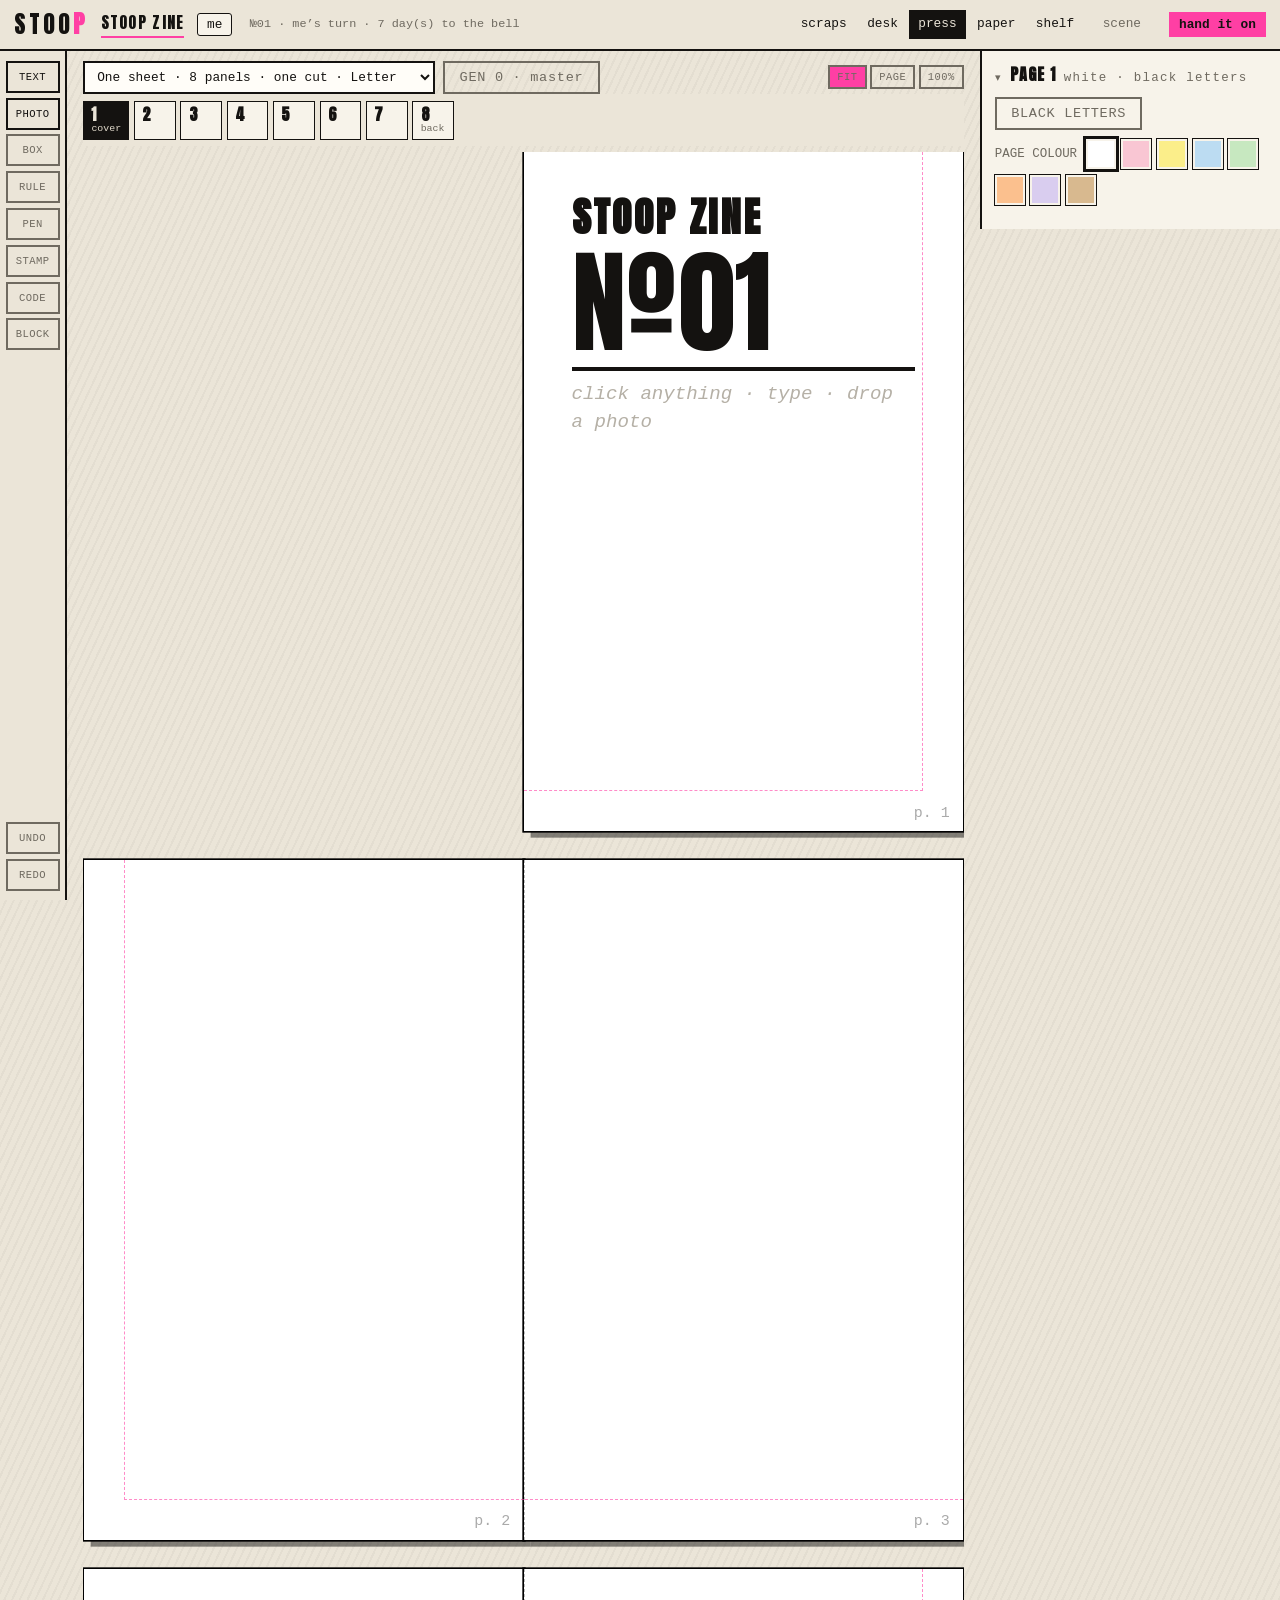
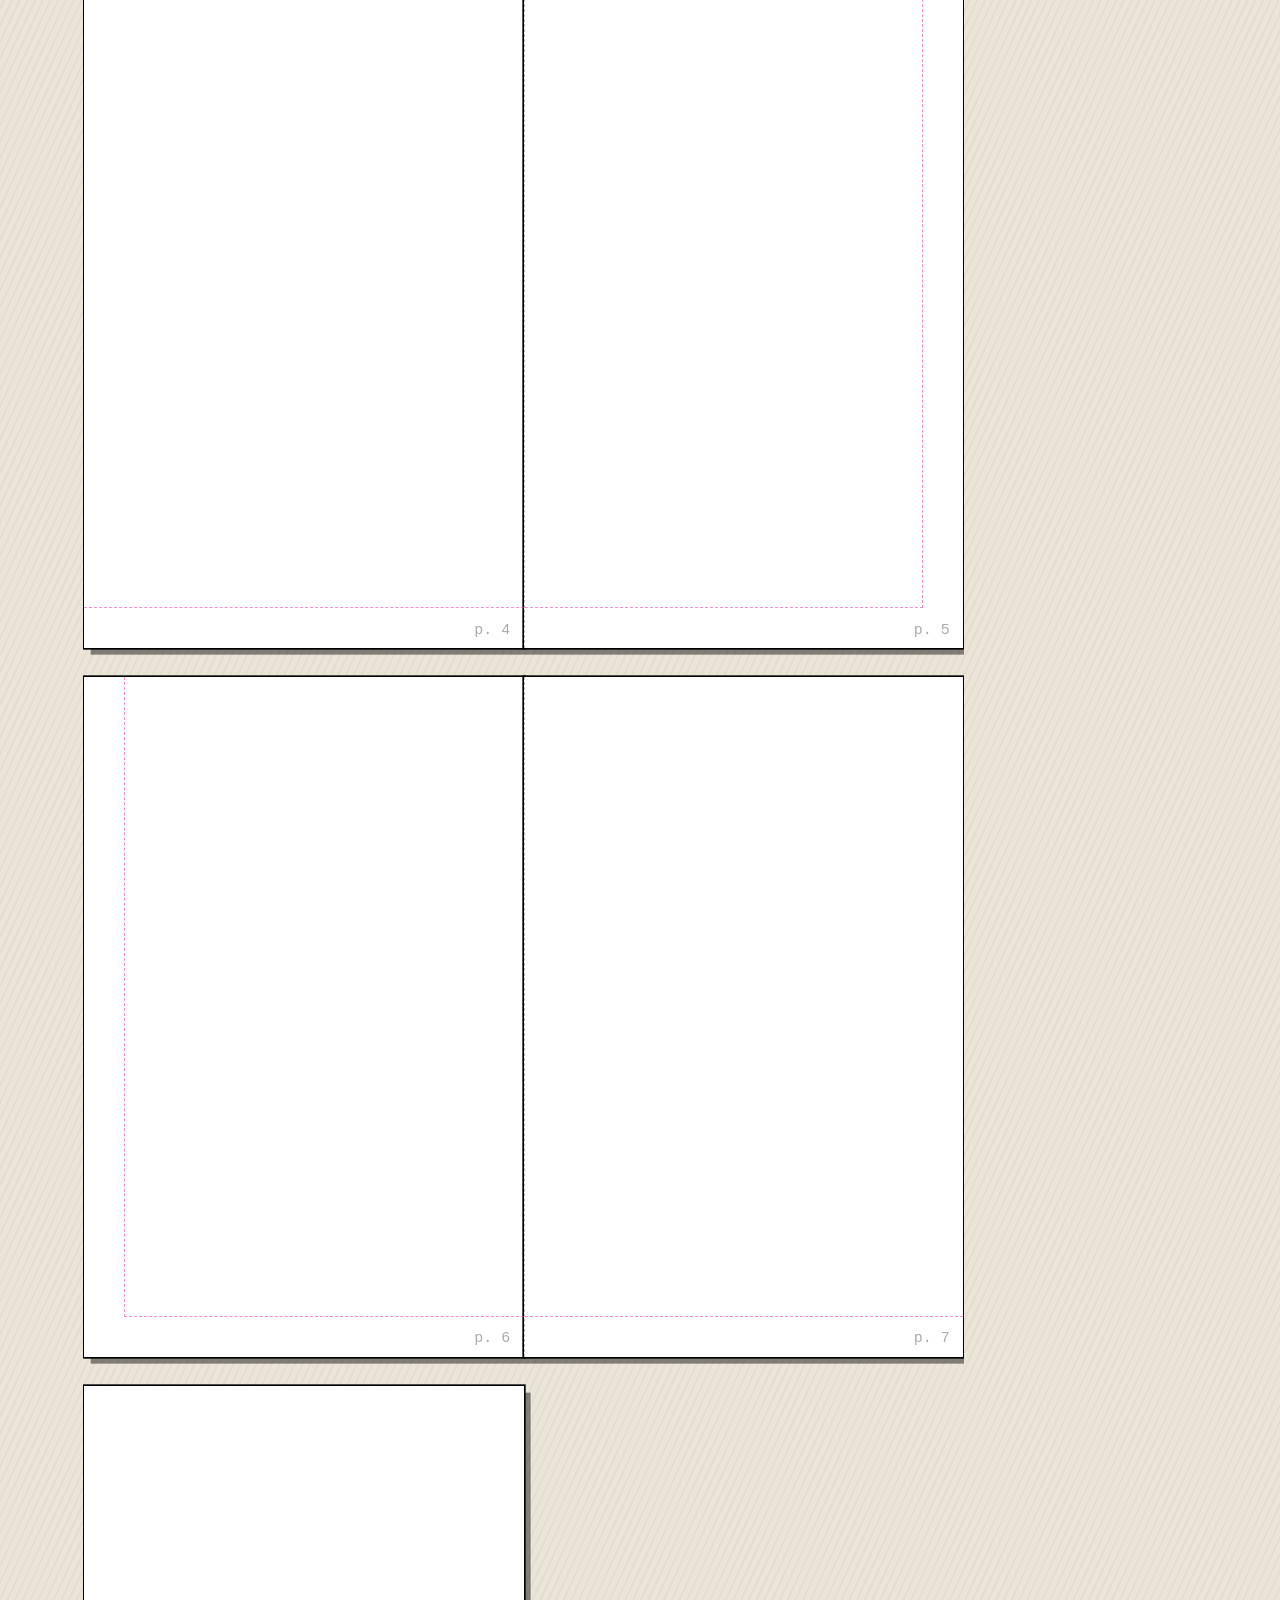
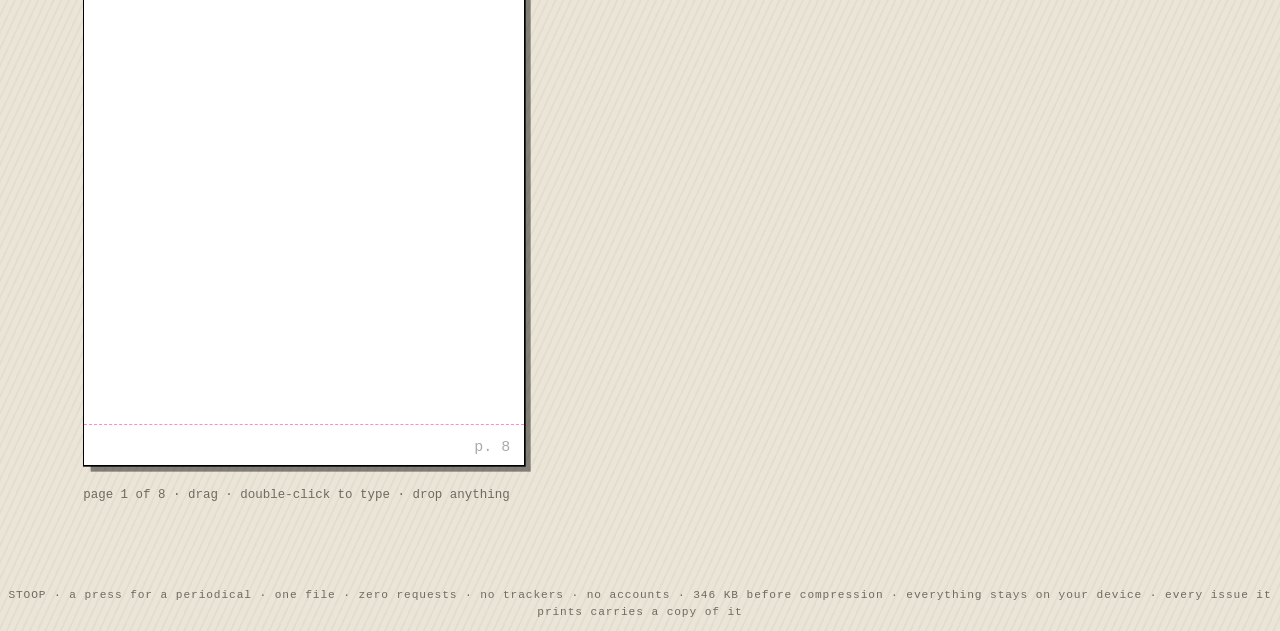
==== commit 6123b57d: "handing on: the share sheet, and where pieces go Everything the press writes leaves the device throu" ====
--- a/artifact/index.html
+++ b/artifact/index.html
@@ -828,6 +828,11 @@
       <button class="btn" id="savenamesbtn2">SAVE</button>
     </div>
     <p class="hint">The address goes on the back cover as text and as a code. Leave it blank and the paper carries no address.</p>
+    <div class="form-row">
+      <input type="text" id="contactinput" class="text-input" maxlength="120" placeholder="where pieces go: an email or a handle">
+      <button class="btn" id="savenamesbtn3">SAVE</button>
+    </div>
+    <p class="hint">Somebody who writes back from the paper needs to know where to send it. This goes in the colophon, on the file's last page and on every piece sent.</p>
   </div>
 
   <div class="paper">
@@ -915,7 +920,7 @@
 </section>
 </main>
 <div class="toast" id="toast"></div>
-<p class="pageweight">STOOP · a press for a periodical · one file · zero requests · no trackers · no accounts · 344 KB before compression · everything stays on your device · every issue it prints carries a copy of it</p>
+<p class="pageweight">STOOP · a press for a periodical · one file · zero requests · no trackers · no accounts · 346 KB before compression · everything stays on your device · every issue it prints carries a copy of it</p>
 <script>
 (function(){
 var STORAGE_KEY = 'stoop_data_v4';
@@ -1028,14 +1033,14 @@
   return d.toLocaleString('en-US', { month: 'short', day: 'numeric' }) + ' · ' +
     d.toLocaleString('en-US', { hour: 'numeric', minute: '2-digit' });
 }
-function toast(msg, undo) {
+function toast(msg, undo, label) {
   var t = document.getElementById('toast');
   if (!t) return;
   t.textContent = msg;
   if (undo) {
     var b = document.createElement('button');
     b.className = 'toast-undo';
-    b.textContent = 'UNDO';
+    b.textContent = label || 'UNDO';
     b.onclick = function () { t.style.display = 'none'; undo(); };
     t.appendChild(b);
   }
@@ -1113,6 +1118,7 @@
     cycle: (raw && raw.cycle) || { no: '01', bell: Date.now() + 6048e5, editor: 'a' },
     address: (raw && raw.address) || '',
     zine: (raw && raw.zine) || 'STOOP ZINE',
+    contact: String((raw && raw.contact) || '').slice(0, 120),
     card: cleanCard(raw && raw.card),
     distro: records(raw && raw.distro).filter(function (e) { return e.issue && typeof e.issue === 'object' && e.issue.no; }),
     press: (raw && raw.press) || null
@@ -1135,7 +1141,7 @@
     stateFromSeed = true;
     return normalize({
       issues: seed.issues || [], pieces: seed.pieces || [],
-      cycle: seed.cycle, address: seed.address || '', zine: seed.zine || 'STOOP ZINE', card: seed.card
+      cycle: seed.cycle, address: seed.address || '', zine: seed.zine || 'STOOP ZINE', contact: seed.contact, card: seed.card
     });
   }
   return normalize(JSON.parse(JSON.stringify(defaultData)));
@@ -3839,6 +3845,7 @@
   if (c.rights) lines.push(c.rights);
   if (c.seeAlso) lines.push('See also: ' + c.seeAlso);
   if (c.url) lines.push(c.url.replace(/^https?:\/\//, ''));
+  if (state.contact) lines.push('Write to ' + state.contact);
   lines.push('Union ID: ' + (c.unionId || '________'));
   return lines.join('\n');
 }
@@ -3940,8 +3947,9 @@
   setTimeout(function () {
     var t = document.getElementById('piecetitle');
     if (t) t.focus();
-    toast('Writing back' + (held ? ' to №' + held.no : '') +
-      '. SEND in the tray when it is done, and it goes to whoever holds the desk.');
+    var to = String((landingSeed && landingSeed.contact) || state.contact || '').trim();
+    toast('Writing back' + (held ? ' to №' + held.no : '') + '. SEND in the tray when it is done' +
+      (to ? ', and send it to ' + to + '.' : ', and it goes to whoever holds the desk.'));
   }, 60);
 }
 window.addEventListener('hashchange', function () { if (location.hash === '#reply') replyFromPaper(); });
@@ -4430,7 +4438,7 @@
 }
 document.addEventListener('click', function (ev) {
   if (!ev.target.closest || !ev.target.closest('#icsbtn')) return;
-  downloadBlob(sceneSlug() + '-' + cycleState().no + '-bell.ics', new Blob([bellIcs()], { type: 'text/calendar' }));
+  handOver(sceneSlug() + '-' + cycleState().no + '-bell.ics', new Blob([bellIcs()], { type: 'text/calendar' }));
   toast('The bell, as a calendar event, with a reminder the day before');
 });
 
@@ -4798,6 +4806,11 @@
   return (/^https?:\/\//.test(addr) ? addr : 'https://' + addr) + '/' + iss.no + '/';
 }
 
+function landingContact() {
+  var c = String((landingSeed && landingSeed.contact) || (!fileIssue() && state.contact) || '').trim();
+  return c ? ' Write back to ' + esc(c) + '.' : '';
+}
+
 function renderLanding() {
   var box = document.getElementById('landing');
   if (!box) return;
@@ -4807,7 +4820,7 @@
   box.innerHTML = readHtml(iss, landingUrl(iss), iss === fileIssue() ? fileNameOf : null) +
     '<div class="landing-tail">' +
     '<p class="landing-note">This file is the zine, every issue before it, and the press that made it. ' +
-    'No server, no account. You are holding the whole thing.</p>' +
+    'No server, no account. You are holding the whole thing.' + landingContact() + '</p>' +
     '<div class="landing-verbs">' +
     '<button class="btn done big" id="landmake">MAKE №' + esc(next) + '</button>' +
     '<button class="btn big" id="landown">START YOUR OWN</button>' +
@@ -4986,7 +4999,7 @@
 
 function distroSeed(entry) {
   return { stoop: 'issue', version: 1, no: entry.issue.no,
-    people: entry.people || [], address: entry.address || '', zine: entry.zine || '',
+    people: entry.people || [], address: entry.address || '', zine: entry.zine || '', contact: entry.contact || '',
     issues: [entry.issue], cycle: entry.cycle || nextCycleAfter(entry.issue.no),
     photos: photosFor([entry.issue]), open: '#shelf', read: entry.issue.no };
 }
@@ -5006,6 +5019,7 @@
     id: uid('dz'), ts: Date.now(), issue: iss,
     zine: String(seed.zine || 'STOOP ZINE').slice(0, 40),
     address: String(seed.address || '').slice(0, 200),
+    contact: String(seed.contact || '').slice(0, 120),
     people: (seed.people || []).filter(function (p) { return p && p.id && p.name; })
       .map(function (p) { return { id: String(p.id), name: String(p.name).slice(0, 24) }; }),
     cycle: seed.cycle && typeof seed.cycle === 'object' ? seed.cycle : null
@@ -5989,14 +6003,7 @@
 function savePdf(panels, formatId, hand, url, issue, name, gen) {
   toast('Writing the PDF…');
   return buildSheetPdf(panels, formatId, hand, url, issue, gen).then(function (blob) {
-    var href = URL.createObjectURL(blob);
-    var a = document.createElement('a');
-    a.href = href;
-    a.download = name;
-    document.body.appendChild(a);
-    a.click();
-    a.remove();
-    setTimeout(function () { URL.revokeObjectURL(href); }, 1000);
+    handOver(name, blob);
     toast('PDF saved — exact size, no print dialog to argue with');
   }).catch(function (e) {
     toast('Could not write the PDF: ' + e.message);
@@ -6350,14 +6357,7 @@
 function saveFlyer(title, issue, url, photoId, name) {
   toast('Writing the flyer…');
   return buildFlyerPdf(title, issue, url, photoId).then(function (blob) {
-    var href = URL.createObjectURL(blob);
-    var a = document.createElement('a');
-    a.href = href;
-    a.download = name;
-    document.body.appendChild(a);
-    a.click();
-    a.remove();
-    setTimeout(function () { URL.revokeObjectURL(href); }, 1000);
+    handOver(name, blob);
     toast('Flyer saved — print it, cut the tabs, staple it somewhere');
   }).catch(function (e) {
     toast('Could not write the flyer: ' + e.message);
@@ -6458,7 +6458,7 @@
 function saveShopPdf(panels, formatId, url, issue, name, gen) {
   toast('Writing the pages for a print shop…');
   return loadFaces().then(function () { return writeShopPdf(panels, formatId, url, issue, gen); }).then(function (blob) {
-    downloadBlob(name, blob);
+    handOver(name, blob);
     toast('Saved: one page to a sheet, with bleed and crop marks, in reading order');
   }).catch(function (e) { toast('Could not write the PDF: ' + e.message); });
 }
@@ -6610,7 +6610,7 @@
   toast('Separating the plates…');
   copierFlash();
   return loadFaces().then(function () { return writePlates(panels, formatId, url, issue, gen); }).then(function (blob) {
-    downloadBlob(sceneSlug() + '-' + issue + '-riso.zip', blob);
+    handOver(sceneSlug() + '-' + issue + '-riso.zip', blob);
     var n = platesOf(panels).length;
     toast(n + ' plate' + (n === 1 ? '' : 's') + ', a preview and a note on the stock. Hand the zip to the studio.');
   }).catch(function (e) { toast('Could not write the plates: ' + e.message); });
@@ -6702,19 +6702,8 @@
   return '<!doctype html>\n' + doc.outerHTML;
 }
 
-function download(name, html) {
-  downloadBlob(name, new Blob([html], { type: 'text/html' }));
-}
-
-function downloadBlob(name, blob) {
-  var url = URL.createObjectURL(blob);
-  var a = document.createElement('a');
-  a.href = url;
-  a.download = name;
-  document.body.appendChild(a);
-  a.click();
-  a.remove();
-  setTimeout(function () { URL.revokeObjectURL(url); }, 1000);
+function download(name, html, note) {
+  handOver(name, new Blob([html], { type: 'text/html' }), note);
 }
 
 function copierFlash() {
@@ -6738,7 +6727,7 @@
   });
   return pageWithSeed({
     stoop: 'issue', version: 1, no: no,
-    people: people, address: state.address || '', zine: state.zine || '', card: cardState(),
+    people: people, address: state.address || '', zine: state.zine || '', contact: state.contact || '', card: cardState(),
     issues: upTo,
     cycle: nextCycleAfter(no),
     photos: photosForFile(upTo, no),
@@ -6765,8 +6754,9 @@
     pieces: [piece], photos: photosFor([piece]), open: '#desk'
   });
   var slug = function (s) { return String(s || '').toLowerCase().replace(/[^a-z0-9]+/g, '-').replace(/^-|-$/g, ''); };
-  download(['piece', slug(nameOf(piece.byline)), slug(piece.title).slice(0, 24)].filter(Boolean).join('-') + '.html', html);
-  toast('Piece exported — send it to whoever holds the desk');
+  download(['piece', slug(nameOf(piece.byline)), slug(piece.title).slice(0, 24)].filter(Boolean).join('-') + '.html', html,
+    'A piece for ' + (state.zine || 'the zine') + '. ' + contactLine());
+  toast('Piece exported. ' + (contactLine() || 'Send it to whoever holds the desk.'));
 }
 
 function seedFromHtml(text) {
@@ -6792,6 +6782,7 @@
   });
   var addedPieces = takePieces(seed).length;
   if (seed.address && !state.address) state.address = seed.address;
+  if (seed.contact && !state.contact && seed.stoop === 'issue') state.contact = String(seed.contact).slice(0, 120);
   if (seed.zine && (!state.zine || state.zine === 'STOOP ZINE')) state.zine = seed.zine;
   if (seed.stoop === 'issue') mergePeople(seed.people);
   ensurePeople();
@@ -6993,7 +6984,7 @@
     files.sort(function (a, b) { return a.name < b.name ? -1 : 1; });
     return zipFiles(files);
   }).then(function (blob) {
-    downloadBlob(sceneSlug() + '-site.zip', blob);
+    handOver(sceneSlug() + '-site.zip', blob);
     toast('The site: ' + issues.length + ' issue(s), a PDF of each, a feed and a catalogue. Unzip it onto any host.');
   }).catch(function (e) { toast('Could not make the site: ' + e.message); });
 }
@@ -7063,6 +7054,42 @@
     img.src = src;
   });
 }
+
+function saveBlob(name, blob) {
+  var url = URL.createObjectURL(blob);
+  var a = document.createElement('a');
+  a.href = url;
+  a.download = name;
+  document.body.appendChild(a);
+  a.click();
+  a.remove();
+  setTimeout(function () { URL.revokeObjectURL(url); }, 1000);
+}
+
+function shareable(file) {
+  try {
+    return !!(navigator.share && navigator.canShare && window.matchMedia &&
+      matchMedia('(pointer: coarse)').matches && navigator.canShare({ files: [file] }));
+  } catch (e) { return false; }
+}
+
+function handOver(name, blob, note) {
+  var file = null;
+  try { file = new File([blob], name, { type: blob.type || 'application/octet-stream' }); } catch (e) {}
+  if (!file || !shareable(file)) { saveBlob(name, blob); return; }
+  var data = { files: [file], title: name };
+  if (note) data.text = note;
+  var fallback = function (e) { if (!e || e.name !== 'AbortError') saveBlob(name, blob); };
+  navigator.share(data).catch(function (e) {
+    if (e && e.name === 'AbortError') return;
+    toast(name + ' is ready.', function () { navigator.share(data).catch(fallback); }, 'SHARE');
+  });
+}
+
+function contactLine() {
+  var c = String(state.contact || '').trim();
+  return c ? 'Send it to ' + c + '.' : '';
+}
 var BACKUP_VERSION = 4;
 
 function exportBackup() {
@@ -7080,6 +7107,7 @@
     cycle: state.cycle,
     address: state.address,
     zine: state.zine,
+    contact: state.contact,
     card: state.card,
     distro: state.distro,
     press: state.press,
@@ -7087,14 +7115,7 @@
     faces: facesForBackup()
   };
   var blob = new Blob([JSON.stringify(payload, null, 2)], { type: 'application/json' });
-  var url = URL.createObjectURL(blob);
-  var a = document.createElement('a');
-  a.href = url;
-  a.download = 'stoop-' + new Date().toISOString().slice(0, 10) + '.json';
-  document.body.appendChild(a);
-  a.click();
-  a.remove();
-  setTimeout(function () { URL.revokeObjectURL(url); }, 1000);
+  handOver('stoop-' + new Date().toISOString().slice(0, 10) + '.json', blob);
   toast('Backup downloaded — photos included');
   try { localStorage.setItem('stoop_last_backup', String(Date.now())); } catch (e) {}
   keepStorage();
@@ -7166,6 +7187,7 @@
     state.cycle = incoming.cycle;
     state.address = incoming.address;
     state.zine = incoming.zine;
+    state.contact = incoming.contact;
     state.card = incoming.card;
     state.distro = incoming.distro;
     state.press = incoming.press;
@@ -7183,6 +7205,7 @@
       .filter(function (p) { return !wasPublished(p.id); });
     if (!state.address) state.address = incoming.address;
     if (!state.zine || state.zine === 'STOOP ZINE') state.zine = incoming.zine;
+    if (!state.contact) state.contact = incoming.contact;
     Object.keys(incoming.card).forEach(function (k) { if (!cardState()[k]) state.card[k] = incoming.card[k]; });
     state.distro = mergeList(state.distro, incoming.distro);
     mergePeople(raw && raw.people);
@@ -7260,6 +7283,8 @@
   savePeople();
   var addr = document.getElementById('addressinput');
   if (addr) state.address = addr.value.trim();
+  var ct = document.getElementById('contactinput');
+  if (ct) state.contact = ct.value.trim().slice(0, 120);
   saveState();
   renderAll();
   toast('Saved');
@@ -7269,7 +7294,7 @@
   if (!confirm('Clear everything on this device \u2014 scraps, pieces and every published issue \u2014 and start blank?')) return;
   forgetUndo();
   state = normalize({ cycle: { no: '01', bell: Date.now() + 6048e5, editor: people[0].id },
-    address: state.address, zine: state.zine });
+    address: state.address, zine: state.zine, contact: state.contact });
   saveState();
   sweepPhotos();
   renderAll();
@@ -7393,7 +7418,7 @@
   if (hit(t, '#bundlebtn')) return document.getElementById('bundlefile').click();
   if (hit(t, '#mergebtn')) { document.getElementById('importfile').dataset.mode = 'merge'; return document.getElementById('importfile').click(); }
   if (hit(t, '#replacebtn')) { document.getElementById('importfile').dataset.mode = 'replace'; return document.getElementById('importfile').click(); }
-  if (hit(t, '#savenamesbtn') || hit(t, '#savenamesbtn2') || hit(t, '#savezinebtn')) return saveNameFields();
+  if (hit(t, '#savenamesbtn') || hit(t, '#savenamesbtn2') || hit(t, '#savenamesbtn3') || hit(t, '#savezinebtn')) return saveNameFields();
   if (hit(t, '#addpersonbtn')) {
     var np = document.getElementById('newperson');
     if (!np || !np.value.trim()) { toast('Give them a name first'); return; }
@@ -7431,7 +7456,7 @@
   if (e.target.id === 'loginput' && !e.shiftKey) { e.preventDefault(); addLog(); }
   else if (e.target.id === 'scraptitle') { e.preventDefault(); addLog(); }
   else if (e.target.id === 'piecetitle') { e.preventDefault(); submitPiece(); }
-  else if (e.target.id === 'addressinput' || e.target.id === 'zinename' ||
+  else if (e.target.id === 'addressinput' || e.target.id === 'zinename' || e.target.id === 'contactinput' ||
     e.target.hasAttribute('data-personid')) {
     e.preventDefault(); saveNameFields();
   }
@@ -7501,6 +7526,8 @@
   if (addr && document.activeElement !== addr) addr.value = state.address || '';
   var zn = document.getElementById('zinename');
   if (zn && document.activeElement !== zn) zn.value = state.zine || '';
+  var ct = document.getElementById('contactinput');
+  if (ct && document.activeElement !== ct) ct.value = state.contact || '';
 }
 
 Promise.all([photoLoadAll(), faceLoadAll()]).then(function () {
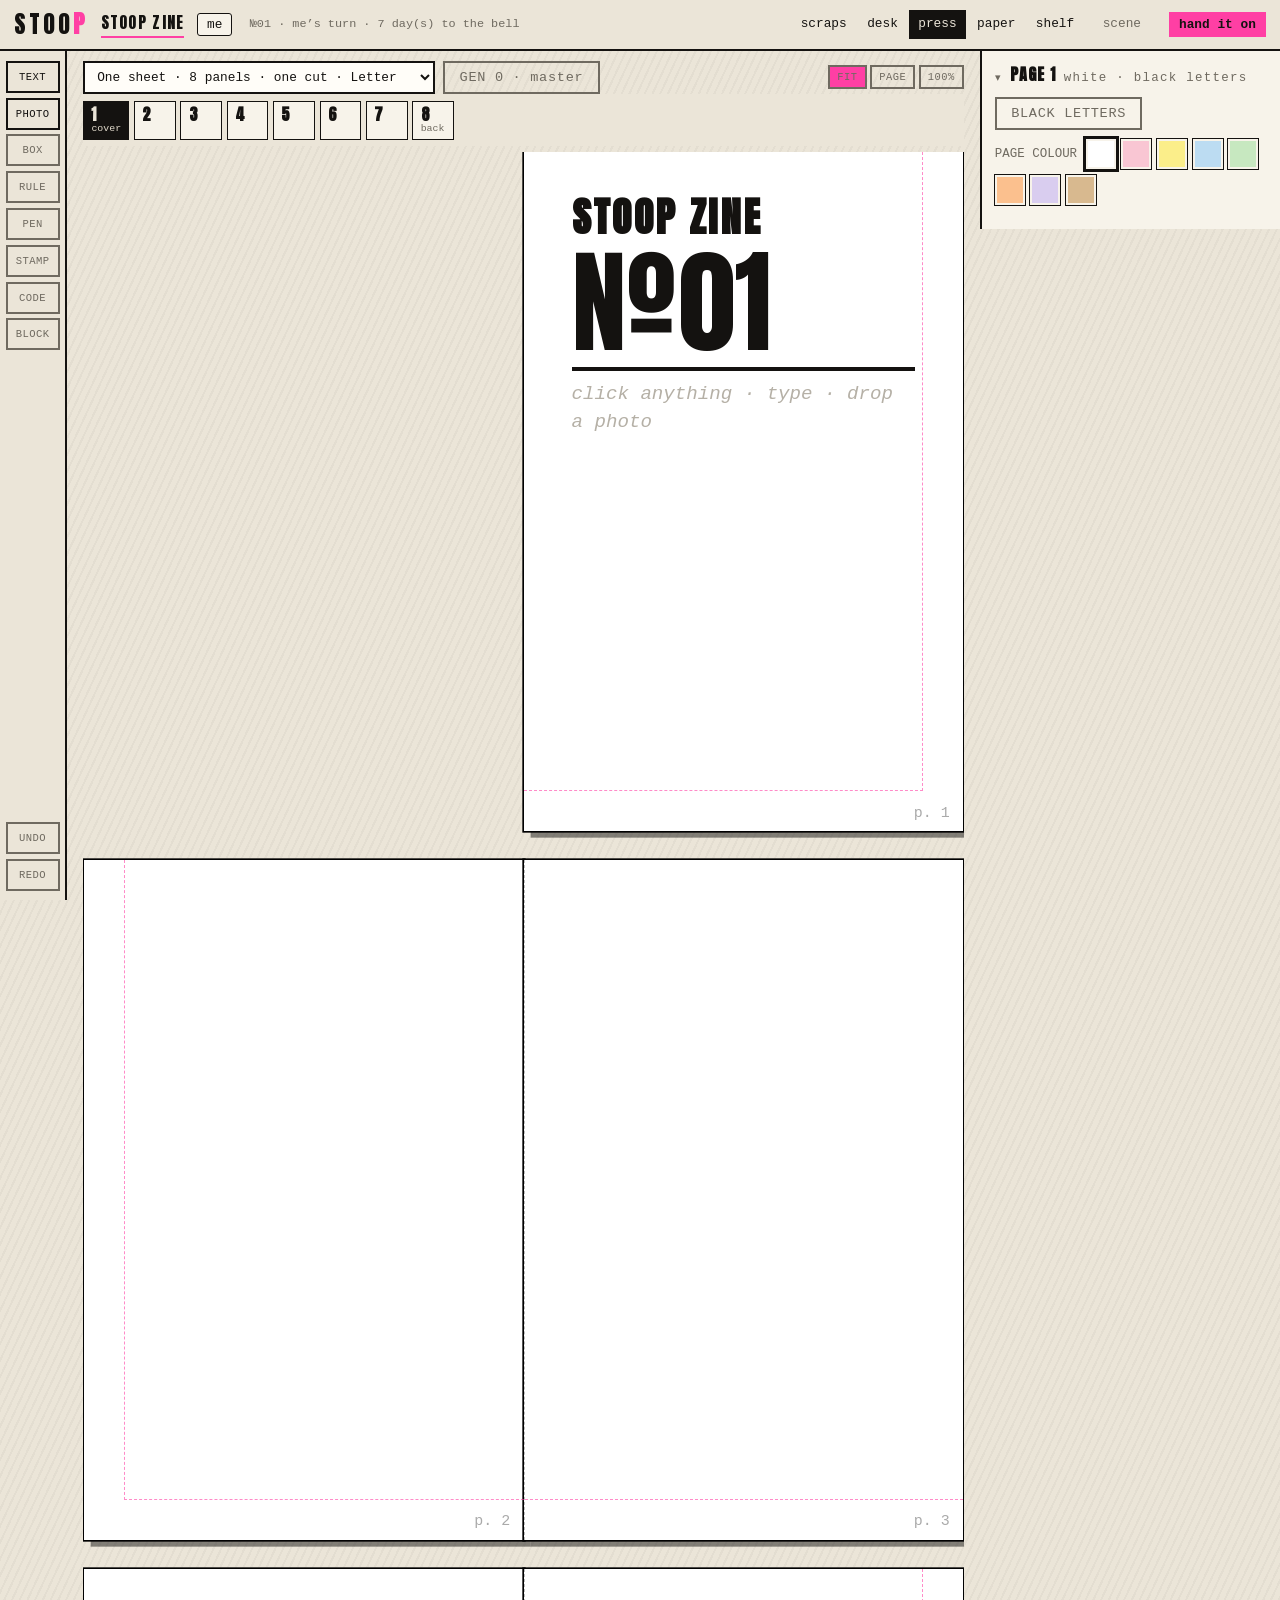
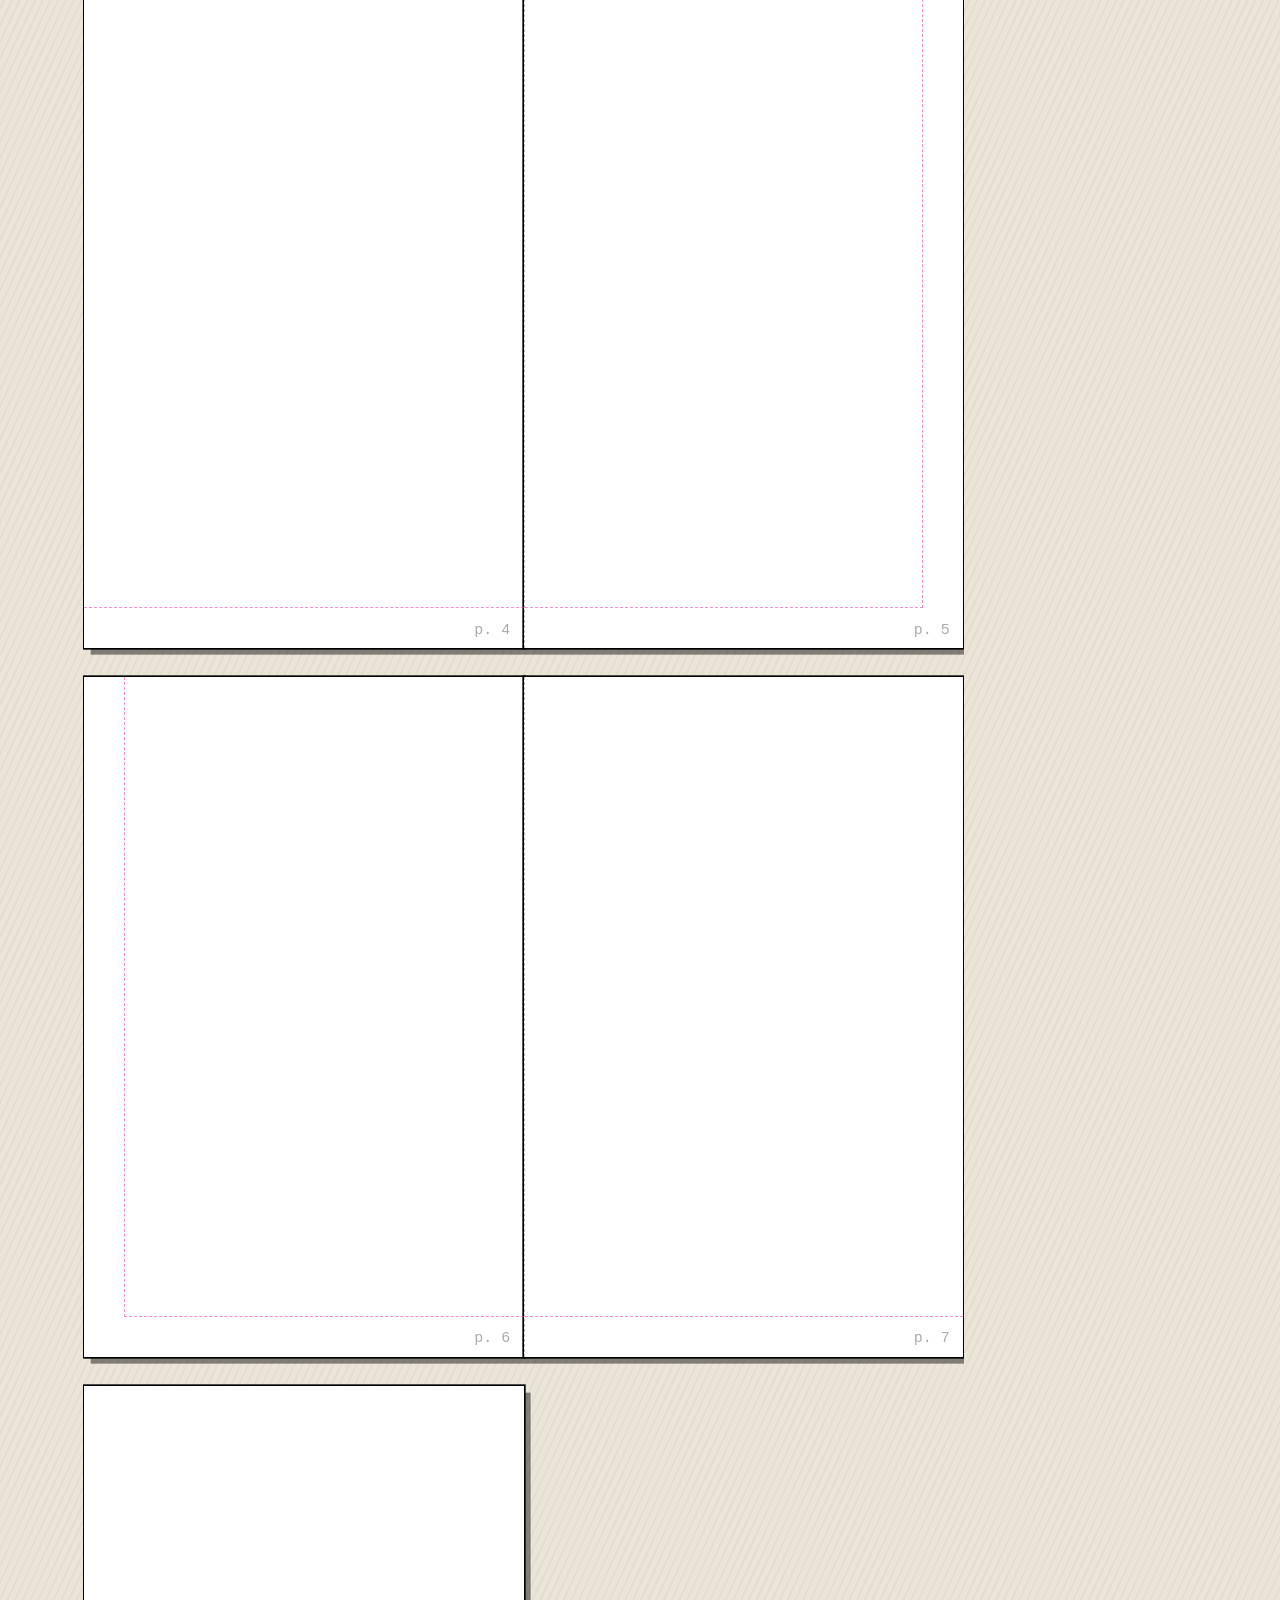
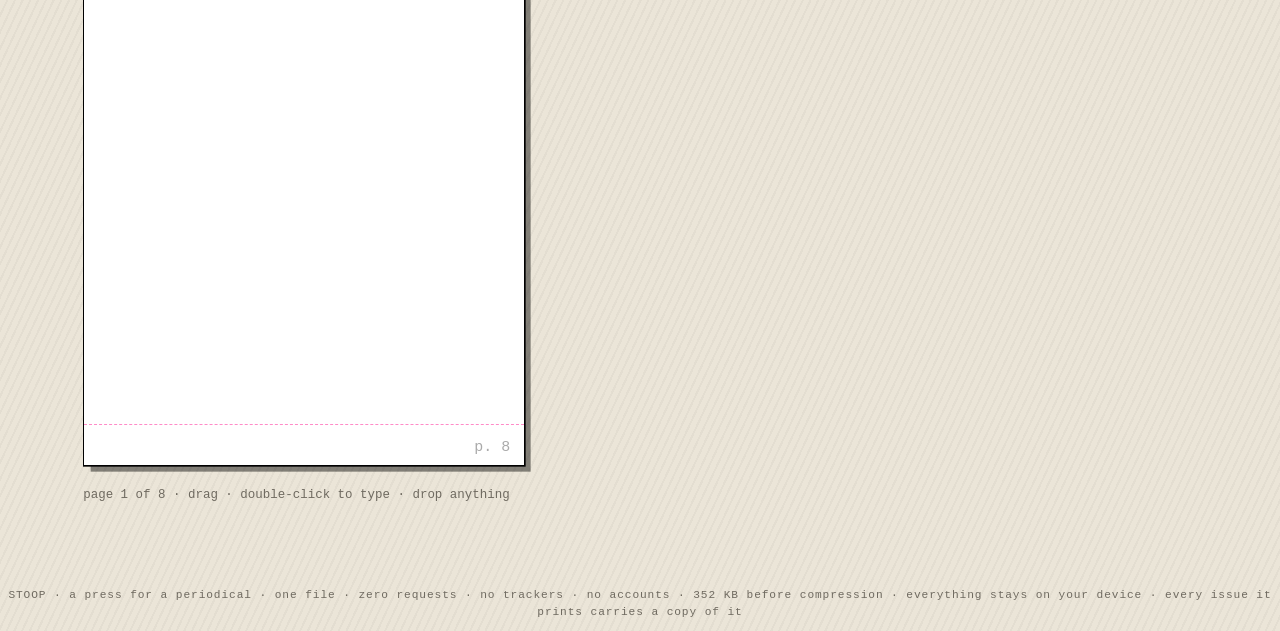
==== commit 4571d438: "the issue's sheet: one place an issue leaves from, with its code HAND IT ON used to write a file and" ====
--- a/artifact/index.html
+++ b/artifact/index.html
@@ -362,12 +362,25 @@
 .reprintzone { display: none; }
 
 
+
+.handscrim, .handsheet { display: none; }
+body.handing .handscrim { display: block; position: fixed; inset: 0; z-index: 47; background: rgba(20,18,16,.55); }
+body.handing .handsheet { display: block; position: fixed; z-index: 48; left: 50%; top: 50%; transform: translate(-50%, -50%);
+  width: min(92vw, 420px); max-height: 92vh; overflow-y: auto; background: var(--paper); color: var(--ink);
+  border: 3px solid var(--ink); box-shadow: 6px 6px 0 var(--ink); padding: .9rem 1rem 1rem; }
+.hand-head { display: flex; align-items: baseline; gap: .6rem; margin-bottom: .6rem; }
+.hand-head b { font-family: Anton, Impact, sans-serif; font-size: 1.6rem; letter-spacing: .02em; }
+.hand-head span { flex: 1; font-family: Anton, Impact, sans-serif; font-size: 1rem; overflow: hidden; text-overflow: ellipsis; white-space: nowrap; }
+.hand-code { background: #fff; padding: 0; }
+.handqr { display: block; width: 100%; height: auto; }
+.hand-addr { font-family: 'Courier New', monospace; font-size: .9rem; word-break: break-all; text-align: center; margin: .5rem 0 .2rem; }
+.hand-verbs { margin-top: .7rem; }
 .toast-undo { font: inherit; background: var(--fg); color: var(--spot); border: 0; margin-left: .7rem; padding: .1rem .5rem; cursor: pointer; }
 .toast { position: fixed; left: 50%; bottom: 1.2rem; transform: translateX(-50%); background: var(--spot); color: var(--fg); font-family: 'Courier New', monospace; font-size: .85rem; font-weight: bold; padding: .5rem .9rem; border: 2px solid var(--fg); box-shadow: 3px 3px 0 var(--fg); display: none; z-index: 50; }
 
 @media print {
   body { background: #fff; color: #000; }
-  header.chrome, main, .pageweight, .toast { display: none !important; }
+  header.chrome, main, .pageweight, .toast, .handsheet, .handscrim { display: none !important; }
   body.reprinting .reprintzone { display: block !important; }
   .reprintzone .sheetwrap { margin: 0; break-after: page; page-break-after: always; }
   .reprintzone .sheetwrap:last-child { break-after: auto; page-break-after: auto; }
@@ -626,6 +639,8 @@
 <style id="pagerule">@page { size: letter landscape; margin: 0; }</style>
 <div id="reprintzone" class="reprintzone"></div>
 <div class="scrim" id="scrim"></div>
+<div class="handscrim" id="handscrim"></div>
+<div class="handsheet" id="handsheet" role="dialog" aria-label="Hand it on"></div>
 <div class="flash" id="flash"></div>
 <svg width="0" height="0" style="position:absolute" aria-hidden="true">
   <filter id="gen1" x="-2%" y="-2%" width="104%" height="104%">
@@ -920,7 +935,7 @@
 </section>
 </main>
 <div class="toast" id="toast"></div>
-<p class="pageweight">STOOP · a press for a periodical · one file · zero requests · no trackers · no accounts · 346 KB before compression · everything stays on your device · every issue it prints carries a copy of it</p>
+<p class="pageweight">STOOP · a press for a periodical · one file · zero requests · no trackers · no accounts · 352 KB before compression · everything stays on your device · every issue it prints carries a copy of it</p>
 <script>
 (function(){
 var STORAGE_KEY = 'stoop_data_v4';
@@ -4692,6 +4707,7 @@
         '<small>' + esc(fmtDay(iss.ts)) + ' · edited by ' + esc(nameOf(iss.editor)) +
         ' · ' + esc(formatOf(iss.format).label) + ' · ' + (iss.pieces || []).length + ' pieces</small></span>' +
         '<button class="btn quiet" data-readissue="' + esc(iss.no) + '">READ</button>' +
+        '<button class="btn" data-handissue="' + esc(iss.no) + '">HAND ON</button>' +
         '<button class="btn quiet" data-reprintissue="' + esc(iss.no) + '">REPRINT</button>' +
         '<button class="btn quiet" data-pdfissue="' + esc(iss.no) + '">PDF</button>' +
         '<button class="btn quiet" data-shopissue="' + esc(iss.no) + '">SHOP PDF</button>' +
@@ -4823,6 +4839,7 @@
     'No server, no account. You are holding the whole thing.' + landingContact() + '</p>' +
     '<div class="landing-verbs">' +
     '<button class="btn done big" id="landmake">MAKE №' + esc(next) + '</button>' +
+    '<button class="btn big" id="landpass">PASS IT ON</button>' +
     '<button class="btn big" id="landown">START YOUR OWN</button>' +
     '<button class="btn quiet big" id="landshelf">THE SHELF</button>' +
     '</div></div>';
@@ -5067,6 +5084,7 @@
       esc(who(e.issue.editor)) + (e.address ? ' · ' + esc(e.address) : '') + ' · ' +
       esc(formatOf(e.issue.format).label) + '</small></span>' +
       '<button class="btn quiet" data-readcarried="' + esc(e.id) + '">READ</button>' +
+      '<button class="btn" data-handcarried="' + esc(e.id) + '">HAND ON</button>' +
       '<button class="btn quiet" data-pdfcarried="' + esc(e.id) + '">PDF</button>' +
       '<button class="btn quiet" data-shopcarried="' + esc(e.id) + '">SHOP PDF</button>' +
       '<button class="log-del" data-dropcarried="' + esc(e.id) + '" title="Drop it from the distro" aria-label="Drop this zine">✕</button>' +
@@ -6677,7 +6695,7 @@
 var DYNAMIC = ['loglist', 'desktray', 'shelflist', 'shelfreader', 'sheetzone', 'phototray',
   'reprintzone', 'toast', 'importstatus', 'landing', 'inspector', 'stamps', 'blocks', 'roster',
   'logfilters', 'pressstatus', 'fitmeter', 'deskhead', 'shelfcount', 'addhint', 'backupstatus', 'shelfnudge',
-  'pagestrip', 'cycleline', 'zoom', 'cardderived', 'cardfields', 'distrolist', 'distroreader', 'barzine', 'facelist'];
+  'pagestrip', 'cycleline', 'zoom', 'cardderived', 'cardfields', 'distrolist', 'distroreader', 'barzine', 'facelist', 'handsheet'];
 
 function pageWithSeed(seed) {
   var doc = document.documentElement.cloneNode(true);
@@ -6742,7 +6760,7 @@
     location.hash = '#desk';
     return;
   }
-  exportIssueFile(last.no);
+  openHand({ kind: 'issue', no: last.no });
 }
 
 function exportPieceBundle(id) {
@@ -7090,6 +7108,97 @@
   var c = String(state.contact || '').trim();
   return c ? 'Send it to ' + c + '.' : '';
 }
+
+var handSubject = null;
+
+function handOf(subject) {
+  var s = subject || {};
+  if (s.kind === 'held') {
+    var held = fileIssue();
+    if (!held) return null;
+    var slug = distroSlug({ address: landingSeed.address, zine: landingSeed.zine, issue: held });
+    return { issue: held, url: landingUrl(held), zine: landingSeed.zine || 'STOOP ZINE', own: false,
+      name: slug + '-' + held.no + '.html', html: function () { return pageWithSeed(landingSeed); } };
+  }
+  if (s.kind === 'carried') {
+    var e = carriedById(s.id);
+    if (!e) return null;
+    return { issue: e.issue, url: distroUrl(e), zine: e.zine, own: false,
+      name: distroSlug(e) + '-' + e.issue.no + '.html', html: function () { return pageWithSeed(distroSeed(e)); } };
+  }
+  var iss = issueByNo(s.no);
+  if (!iss) return null;
+  return { issue: iss, url: issueUrl(iss.no), zine: state.zine || 'STOOP ZINE', own: true,
+    name: sceneSlug() + '-' + iss.no + '.html', html: function () { return issueFileHtml(iss.no); } };
+}
+
+function handCode(url) {
+  var m = url && qrOf(url);
+  if (!m) return '';
+  var n = m.length + 8;
+  return '<svg class="handqr" viewBox="0 0 ' + n + ' ' + n + '" shape-rendering="crispEdges" role="img" aria-label="' +
+    esc('A code for ' + url) + '"><rect width="' + n + '" height="' + n + '" fill="#fff"/><path fill="#000" d="' +
+    qrRuns(m).map(function (r) { return 'M' + (r[0] + 4) + ' ' + (r[1] + 4) + 'h' + r[2] + 'v1h-' + r[2] + 'z'; }).join('') +
+    '"/></svg>';
+}
+
+function renderHand() {
+  var box = document.getElementById('handsheet');
+  if (!box) return;
+  var h = handSubject && handOf(handSubject);
+  document.body.classList.toggle('handing', !!h);
+  if (!h) { box.innerHTML = ''; return; }
+  var code = handCode(h.url);
+  box.innerHTML = '<div class="hand-head"><b>№' + esc(h.issue.no) + '</b><span>' + esc(h.zine) + '</span>' +
+    '<button class="btn quiet" data-closehand>CLOSE</button></div>' +
+    (code
+      ? '<div class="hand-code">' + code + '</div><p class="hand-addr">' + esc(h.url.replace(/^https?:\/\//, '')) + '</p>' +
+        '<p class="hint">Scan it to open this issue. The page it opens is also the press.</p>'
+      : '<p class="hint">This scene has no address yet, so there is nothing to scan. The file is the whole zine and the press: hand that on.</p>') +
+    '<div class="press-actions hand-verbs">' +
+    '<button class="btn done" id="handfile">SHARE THE FILE</button>' +
+    '<button class="btn quiet" data-handout="pdf">PDF</button>' +
+    '<button class="btn quiet" data-handout="shop">SHOP PDF</button>' +
+    (h.own ? '<button class="btn quiet" data-handout="riso">RISO</button>' : '') +
+    '</div>';
+}
+
+function openHand(subject) {
+  handSubject = subject;
+  if (!handOf(subject)) { handSubject = null; toast('That issue is not here'); return; }
+  renderHand();
+}
+function closeHand() { handSubject = null; renderHand(); }
+
+function handOut(what) {
+  var h = handOf(handSubject);
+  closeHand();
+  if (!h) return;
+  var i = h.issue, base = h.name.replace(/\.html$/, '');
+  if (what === 'file') {
+    copierFlash();
+    handOver(h.name, new Blob([h.html()], { type: 'text/html' }), h.own ? contactLine() : '');
+    toast('№' + i.no + ' is a file now. It is also the press.');
+  } else if (what === 'pdf') {
+    savePdf(i.panels || [], i.format, i.hand, h.url, i.no, base + '.pdf', i.gen);
+  } else if (what === 'shop') {
+    saveShopPdf(i.panels || [], i.format, h.url, i.no, base + '-shop.pdf', i.gen);
+  } else if (what === 'riso') {
+    saveRisoPlates(i.panels || [], i.format, h.url, i.no, i.gen);
+  }
+}
+
+document.addEventListener('click', function (ev) {
+  var t = ev.target, el;
+  if (!t.closest) return;
+  if (t.closest('[data-closehand]') || t.closest('#handscrim')) { closeHand(); return; }
+  if (t.closest('#handfile')) { handOut('file'); return; }
+  if ((el = t.closest('[data-handout]'))) { handOut(el.getAttribute('data-handout')); return; }
+  if ((el = t.closest('[data-handissue]'))) { openHand({ kind: 'issue', no: el.getAttribute('data-handissue') }); return; }
+  if ((el = t.closest('[data-handcarried]'))) { openHand({ kind: 'carried', id: el.getAttribute('data-handcarried') }); return; }
+  if (t.closest('#landpass')) openHand(fileIssue() && landingIssue() === fileIssue() ? { kind: 'held' } : { kind: 'issue', no: landingIssue().no });
+});
+document.addEventListener('keydown', function (ev) { if (ev.key === 'Escape' && handSubject) { closeHand(); ev.stopPropagation(); } }, true);
 var BACKUP_VERSION = 4;
 
 function exportBackup() {
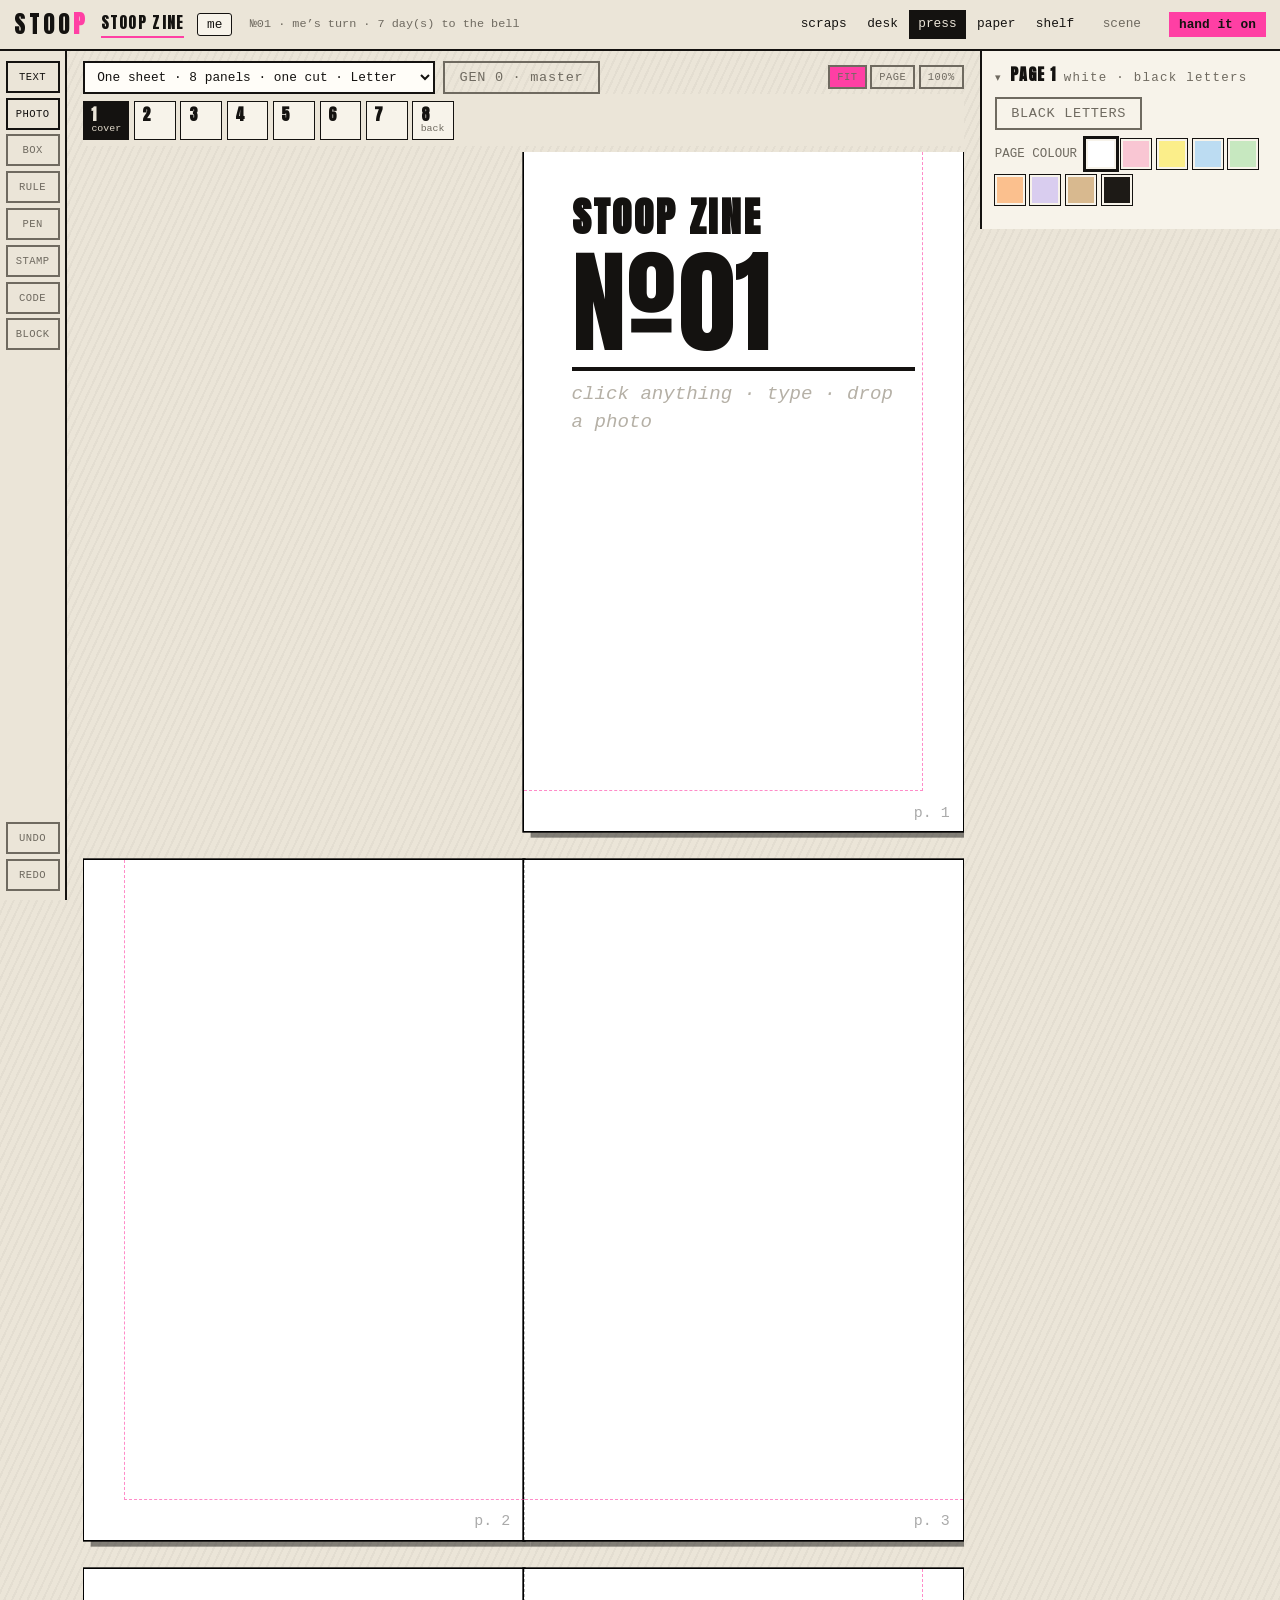
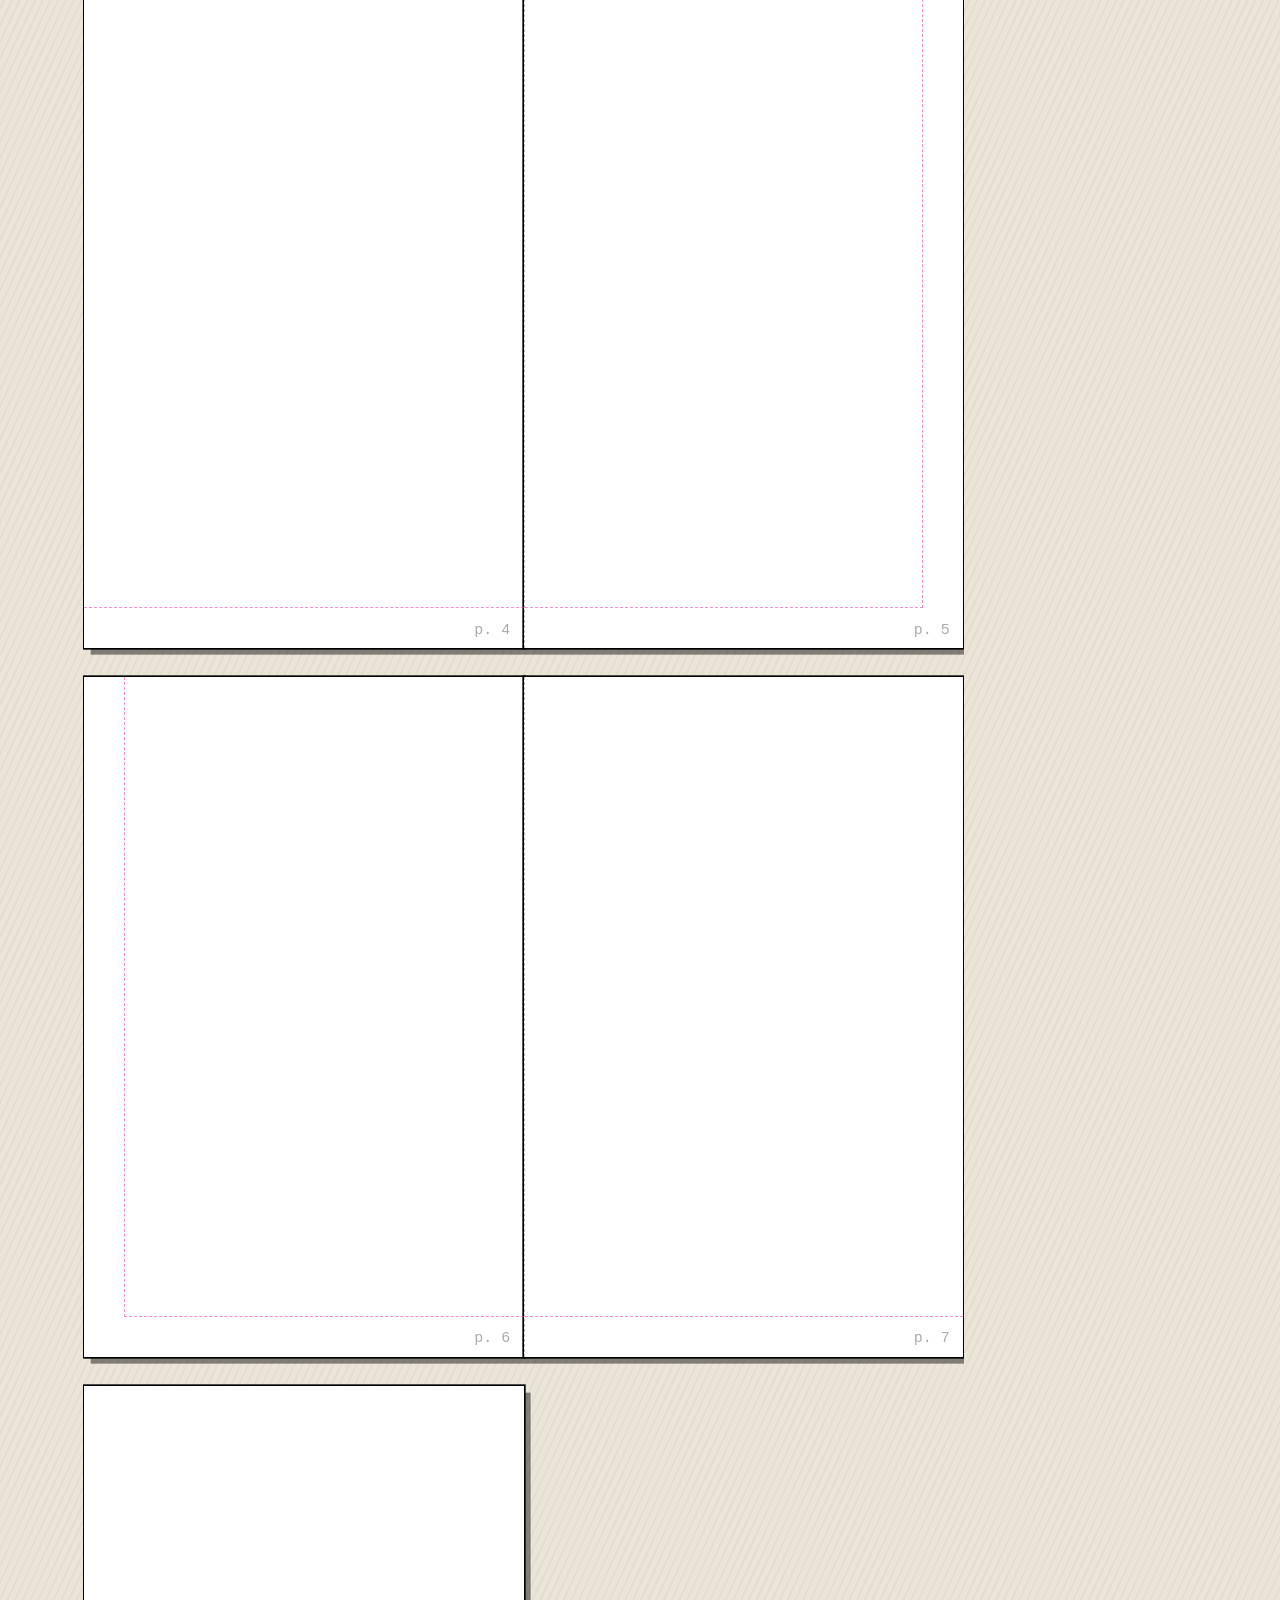
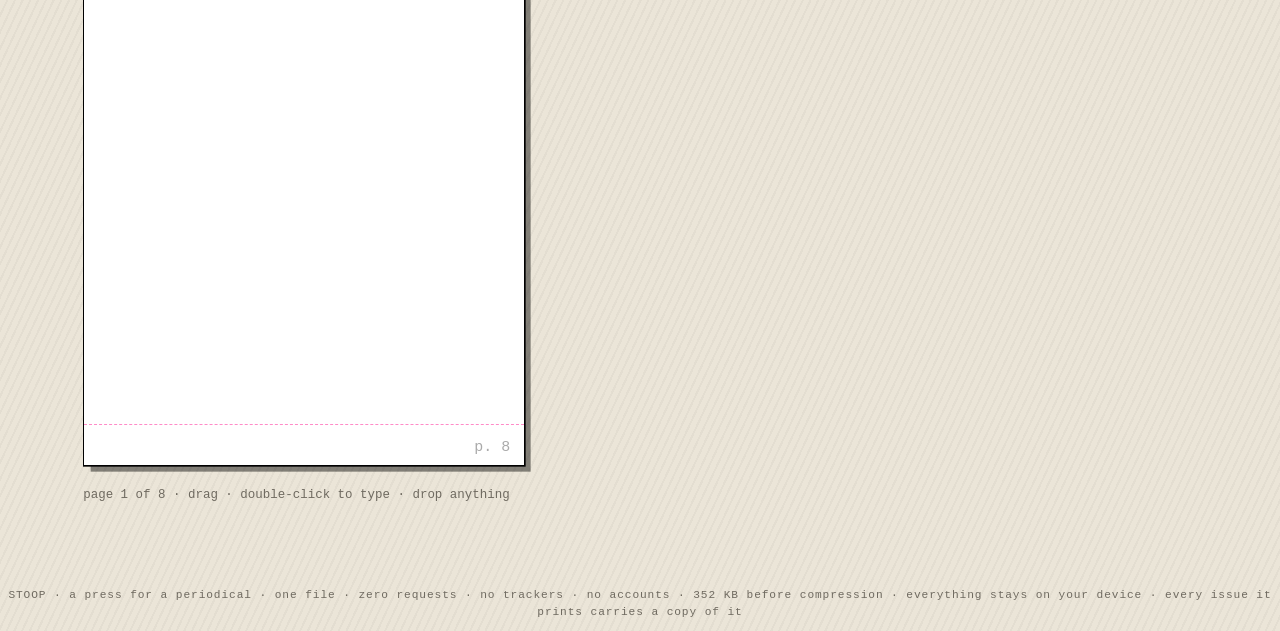
==== commit 63d1d9ed: "night: a dark page whose letters turn white by themselves The page colours gain NIGHT, a near black," ====
--- a/artifact/index.html
+++ b/artifact/index.html
@@ -2263,6 +2263,7 @@
     el.w = st.w; el.h = st.h;
     el.rot = crooked(els.length * 53 + page * 7) * 2;
   }
+  if (inkForPage(panel) && kind !== 'photo' && kind !== 'qr') el.colour = inkForPage(panel);
   if (extra && extra.at) {
     el.x = Math.max(-0.2, Math.min(1, extra.at.x - el.w / 2));
     el.y = Math.max(-0.2, Math.min(1, extra.at.y - el.h / 2));
@@ -3357,12 +3358,19 @@
 }
 
 var FILLS = [['WHITE', ''], ['PINK', '#f9c6d3'], ['YELLOW', '#fbee8a'], ['BLUE', '#bcdcf2'],
-  ['GREEN', '#c7e8c0'], ['ORANGE', '#fbc08e'], ['LAVENDER', '#d9cdef'], ['KRAFT', '#d8b98f']];
+  ['GREEN', '#c7e8c0'], ['ORANGE', '#fbc08e'], ['LAVENDER', '#d9cdef'], ['KRAFT', '#d8b98f'], ['NIGHT', '#1d1a16']];
 
 function fillOf(panel) {
   var c = panel && panel.fill;
   return typeof c === 'string' && /^#[0-9a-f]{6}$/i.test(c) ? c.toLowerCase() : '';
 }
+
+function luminance(hex) {
+  var c = inkRgb(hex);
+  return 0.2126 * c[0] + 0.7152 * c[1] + 0.0722 * c[2];
+}
+function darkFill(panel) { var hex = fillOf(panel); return !!hex && luminance(hex) < 0.4; }
+function inkForPage(panel) { return darkFill(panel) ? '#ffffff' : ''; }
 
 function fillAttr(panel) {
   return fillOf(panel) ? ' style="background:' + fillOf(panel) + '"' : '';
@@ -3505,7 +3513,9 @@
 
 function knockLetters(el) { return inkOf(el) === '#ffffff' && !plateInk ? '0 g 0 G\n' : '1 g 1 G\n'; }
 function photoFills(panel) { return !!panel && panel.photoFill === true && !!panel.photo; }
-function whiteLetters(panel) { return !!panel && panel.letters === 'white'; }
+function whiteLetters(panel) {
+  return !!panel && (panel.letters === 'white' || (darkFill(panel) && panel.letters !== 'black'));
+}
 
 function pageClass(panel) {
   return (photoFills(panel) ? ' photofill' : '') + (whiteLetters(panel) ? ' letterswhite' : '');
@@ -3546,10 +3556,10 @@
   pasteMark();
   if (fill) {
     if (photoFills(panel)) delete panel.photoFill; else panel.photoFill = true;
-  } else if (whiteLetters(panel)) {
+  } else {
+    var want = !whiteLetters(panel);
     delete panel.letters;
-  } else {
-    panel.letters = 'white';
+    if (whiteLetters(panel) !== want) panel.letters = want ? 'white' : 'black';
   }
   savePress();
   renderPress();
@@ -4041,6 +4051,7 @@
   var el = hit && hit.page === page ? hit.el : null;
   if (!el) {
     el = { id: uid('el'), kind: 'draw', x: 0, y: 0, w: 1, h: 1, rot: 0, z: topZ(panel) + 1, pen: PEN_WIDTH, strokes: [] };
+    if (inkForPage(panel)) el.colour = inkForPage(panel);
     elsOf(panel).push(el);
   }
   refitDraw(el, strokesOnPage(el).concat([stroke]));
@@ -4083,6 +4094,7 @@
     live.className = 'penlive';
     panelEl.appendChild(live);
   }
+  live.style.color = inkForPage(panelOfPage(pastePage)) || '';
   live.innerHTML = drawSvg({ x: 0, y: 0, w: 1, h: 1, strokes: [penStroke], pen: PEN_WIDTH });
 }
 
@@ -6501,6 +6513,7 @@
 }
 
 function stockName(hex) {
+  if (luminance(hex) < 0.4) return 'black';
   var known = FILLS.filter(function (f) { return f[1] === hex; })[0];
   return known ? known[0].toLowerCase() : hex;
 }
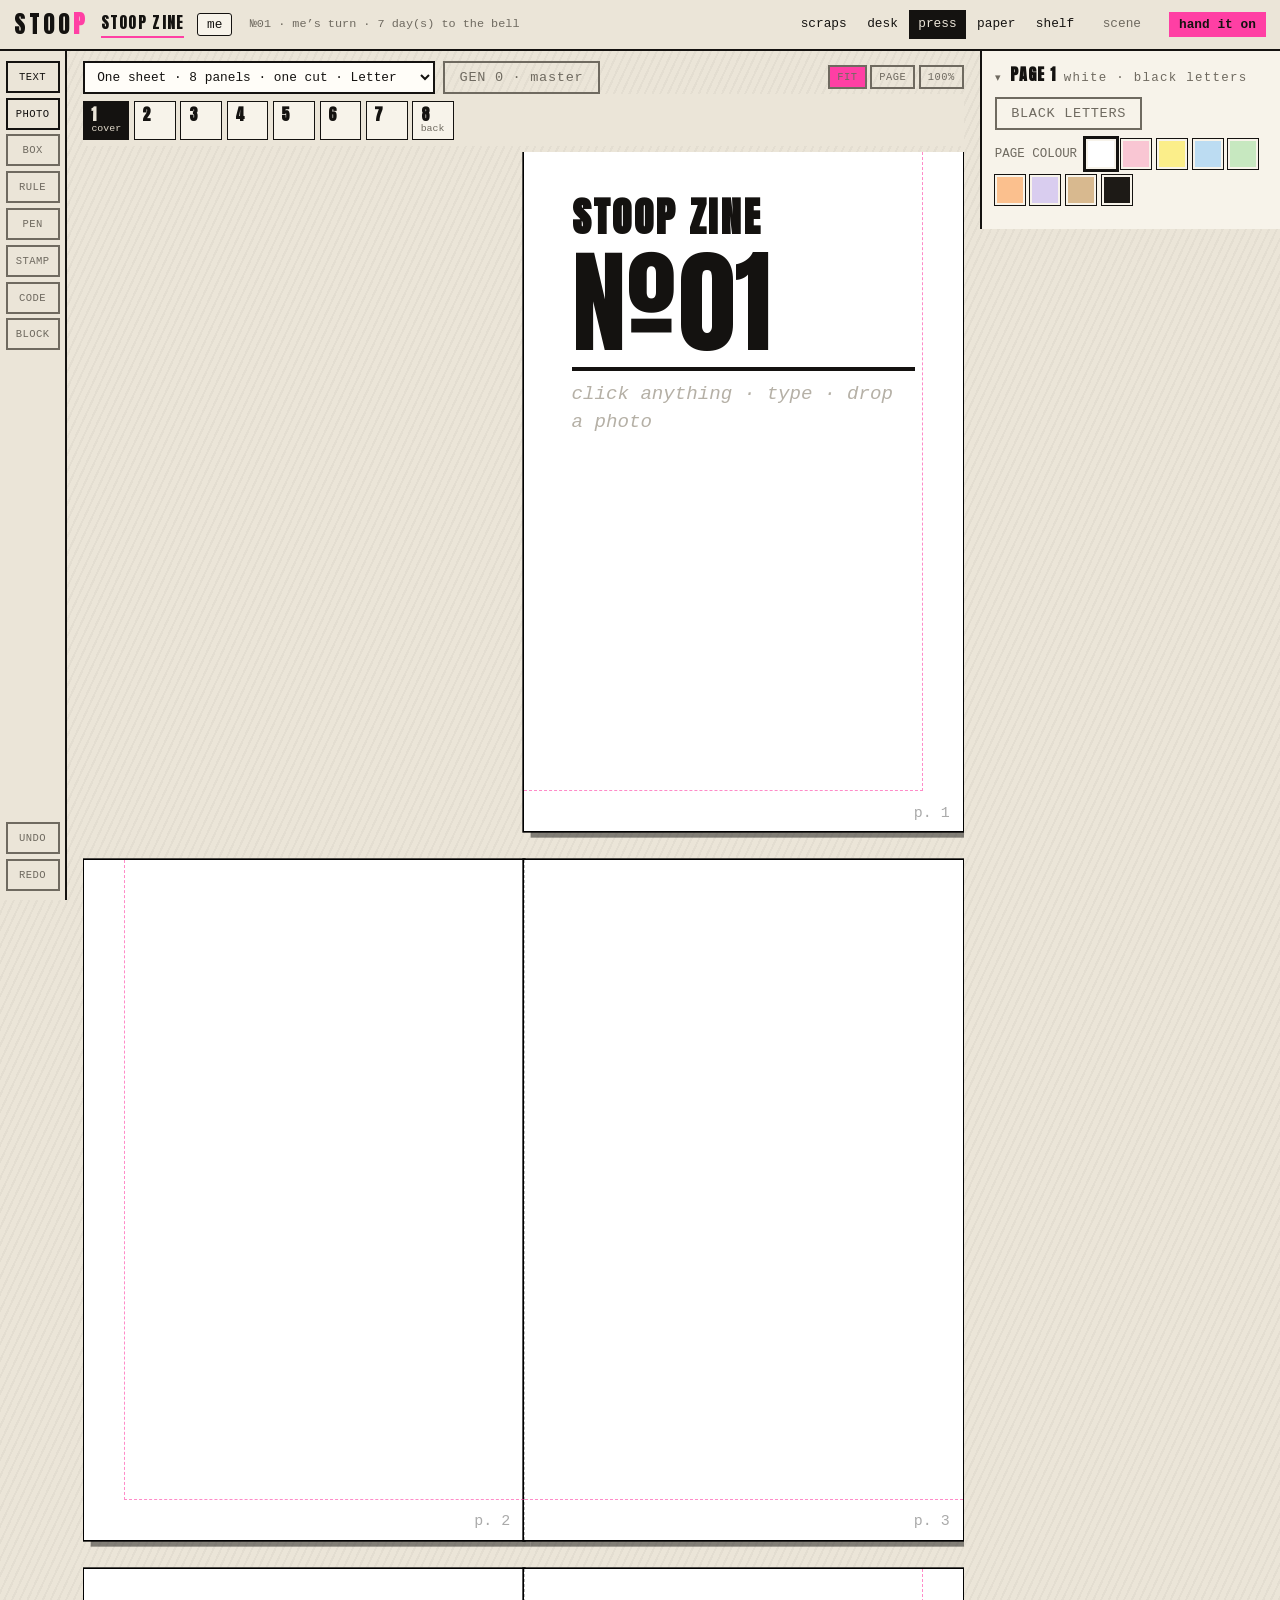
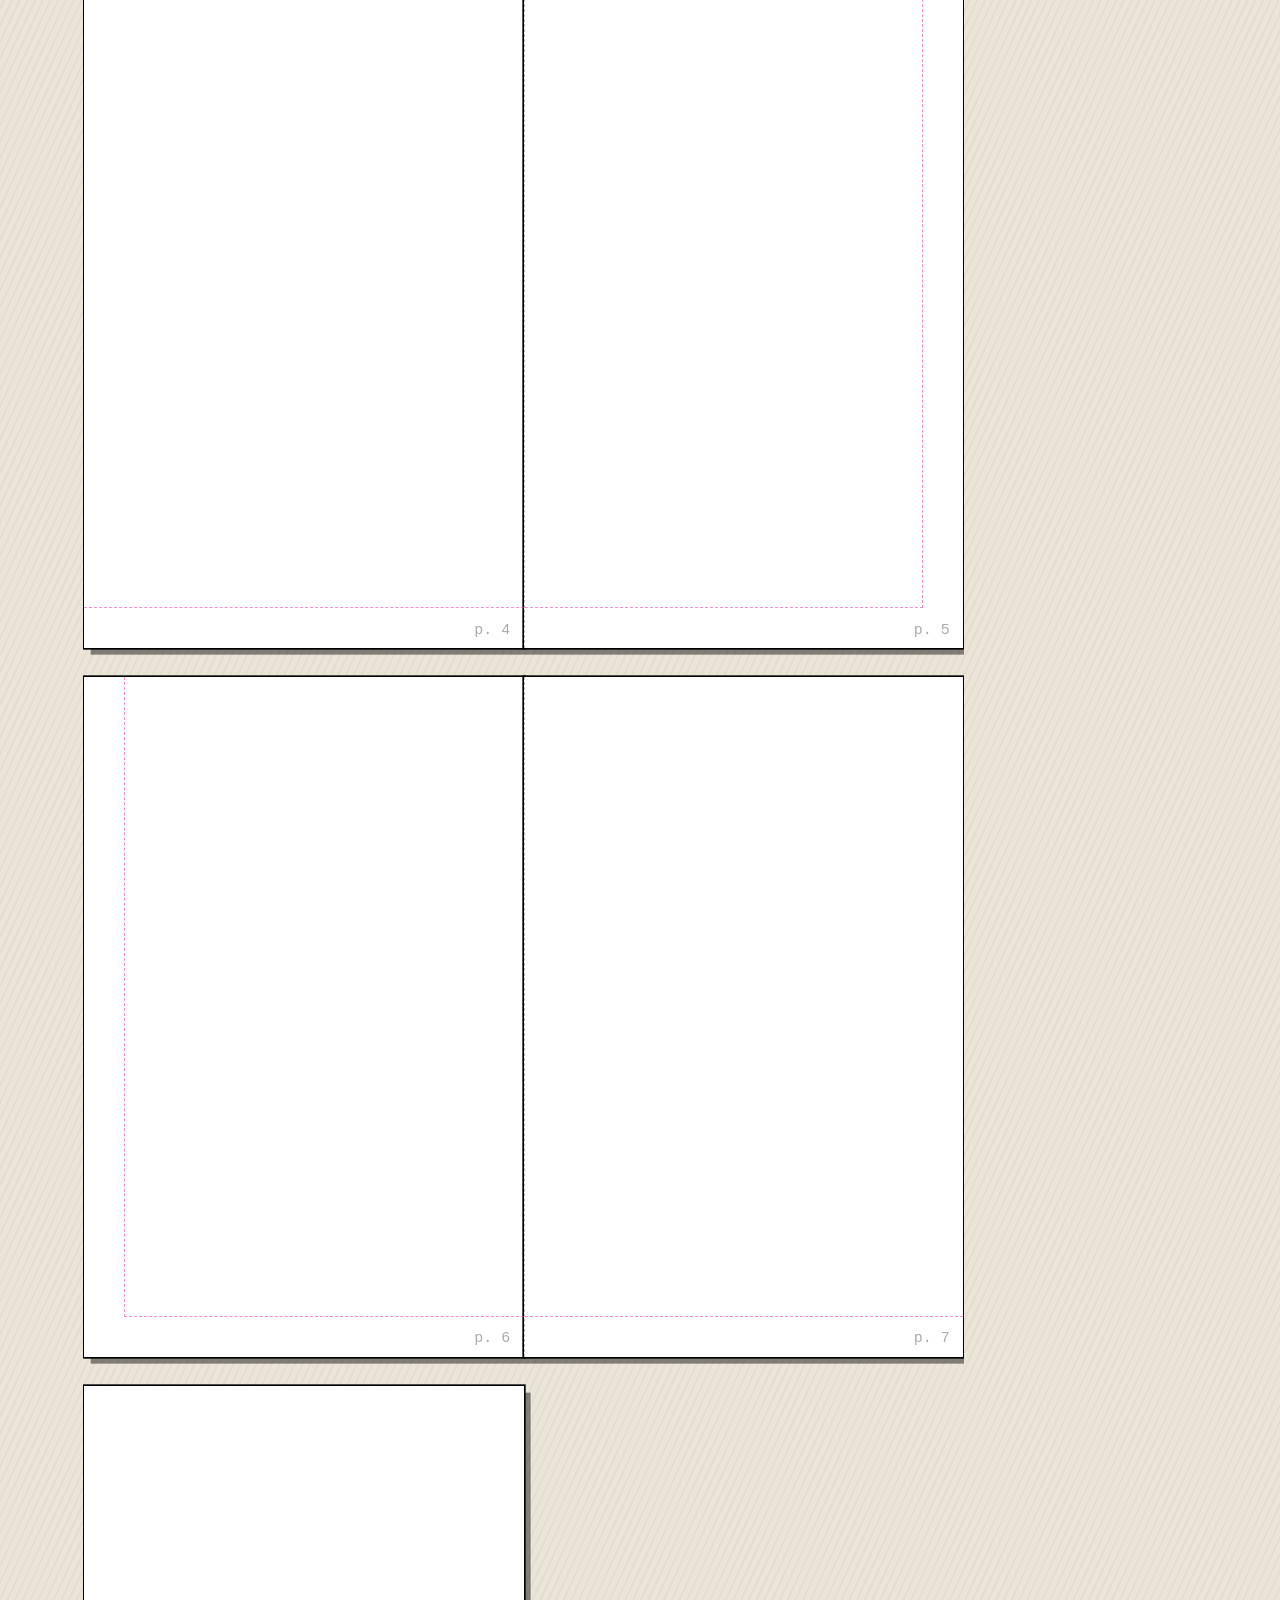
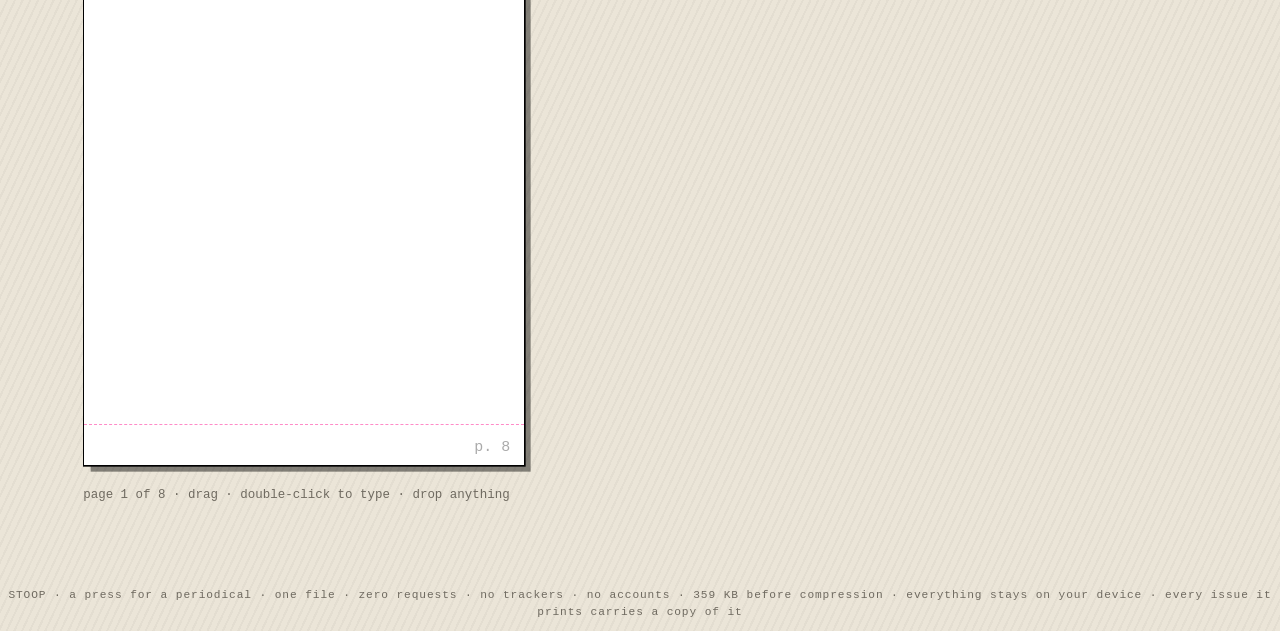
==== commit ec8147eb: "the scene's kit: a drawing becomes a stamp The stamps a press ships with are a starter kit, and a ba" ====
--- a/artifact/index.html
+++ b/artifact/index.html
@@ -330,7 +330,7 @@
 .backcover .body { font-size: 10.5px; }
 .addr { display: flex; align-items: center; gap: 6px; margin-top: auto; }
 .addr .qr { width: 64px; height: 64px; image-rendering: pixelated; }
-.addr span { font-family: 'Courier New', monospace; font-size: 8.5px; word-break: break-all; }
+.addr span { font-family: 'Courier New', monospace; font-size: 8.5px; overflow-wrap: anywhere; }
 .addr .reply { display: block; font-size: 7.5px; opacity: .8; }
 
 
@@ -483,6 +483,11 @@
 body[data-pen] #sheetzone .panel, body[data-pen] #sheetzone .el { cursor: crosshair; touch-action: none; }
 body[data-pen] #sheetzone .el .eltext { pointer-events: none; }
 .rail .btn.on { background: var(--fg); color: var(--bg); }
+
+.kitstamp { position: relative; display: inline-flex; align-items: flex-start; }
+.kitstamp .stampbtn { overflow: hidden; }
+.kitstamp .stampbtn .el { cursor: inherit; pointer-events: none; }
+.kitstamp .log-del { position: absolute; top: -6px; right: -6px; font-size: .7rem; padding: 0 .25rem; background: var(--bg); }
 .stamptext { position: absolute; inset: 0; display: flex; align-items: center; justify-content: center; font-family: Anton, Impact, sans-serif; text-transform: uppercase; font-size: 1px; white-space: nowrap; }
 .el-stamp .stamptext { font-size: 62cqh; }
 .stamps { display: none; gap: .5rem; flex-wrap: wrap; align-items: center; margin: .2rem 0 .6rem; }
@@ -935,7 +940,7 @@
 </section>
 </main>
 <div class="toast" id="toast"></div>
-<p class="pageweight">STOOP · a press for a periodical · one file · zero requests · no trackers · no accounts · 352 KB before compression · everything stays on your device · every issue it prints carries a copy of it</p>
+<p class="pageweight">STOOP · a press for a periodical · one file · zero requests · no trackers · no accounts · 359 KB before compression · everything stays on your device · every issue it prints carries a copy of it</p>
 <script>
 (function(){
 var STORAGE_KEY = 'stoop_data_v4';
@@ -1135,6 +1140,7 @@
     zine: (raw && raw.zine) || 'STOOP ZINE',
     contact: String((raw && raw.contact) || '').slice(0, 120),
     card: cleanCard(raw && raw.card),
+    kit: cleanKit(raw && raw.kit),
     distro: records(raw && raw.distro).filter(function (e) { return e.issue && typeof e.issue === 'object' && e.issue.no; }),
     press: (raw && raw.press) || null
   };
@@ -1156,7 +1162,7 @@
     stateFromSeed = true;
     return normalize({
       issues: seed.issues || [], pieces: seed.pieces || [],
-      cycle: seed.cycle, address: seed.address || '', zine: seed.zine || 'STOOP ZINE', contact: seed.contact, card: seed.card
+      cycle: seed.cycle, address: seed.address || '', zine: seed.zine || 'STOOP ZINE', contact: seed.contact, card: seed.card, kit: seed.kit
     });
   }
   return normalize(JSON.parse(JSON.stringify(defaultData)));
@@ -1249,6 +1255,7 @@
   (pasteUndo || []).concat(pasteRedo || []).forEach(function (snap) {
     String(snap).replace(/"photo":"([^"]+)"/g, function (m, id) { live[id] = 1; return m; });
   });
+  (state.kit || []).forEach(function (k) { keep({ els: [k.el] }); });
   (state.distro || []).forEach(function (e) { (e.issue.panels || []).forEach(keep); (e.issue.pieces || []).forEach(keep); });
   state.issues.forEach(function (iss) {
     (iss.panels || []).forEach(keep);
@@ -2842,6 +2849,7 @@
   if (at && at.page > 1) b.push(['elprevpage', '\u25c0 PAGE ' + (at.page - 1)]);
   if (at && at.page < pages) b.push(['elnextpage', 'PAGE ' + (at.page + 1) + ' \u25b6']);
   b.push(['eldup', 'DUPLICATE'], ['elfront', 'FRONT'], ['elback', 'BACK'], ['elstraight', 'STRAIGHTEN']);
+  if (!isFolio(el)) b.push(['elkeep', 'KEEP AS A STAMP']);
   return btnRow(b, el.id);
 }
 
@@ -3210,9 +3218,39 @@
   star:    { w: 0.16, h: 0.2,  ops: [{ p: [[0.5, 0], [0.62, 0.36], [1, 0.38], [0.7, 0.62], [0.8, 1], [0.5, 0.78], [0.2, 1], [0.3, 0.62], [0, 0.38], [0.38, 0.36]] }] },
   tape:    { w: 0.4,  h: 0.07, ops: [{ o: [0, 0, 1, 1, 0.04] }, { l: [0.05, 1, 0.2, 0, 0.03] }, { l: [0.25, 1, 0.4, 0, 0.03] }, { l: [0.45, 1, 0.6, 0, 0.03] }, { l: [0.65, 1, 0.8, 0, 0.03] }, { l: [0.85, 1, 1, 0, 0.03] }] },
   staple:  { w: 0.07, h: 0.03, ops: [{ r: [0, 0, 1, 0.34] }, { r: [0, 0.34, 0.14, 0.66] }, { r: [0.86, 0.34, 0.14, 0.66] }] },
-  barcode: { w: 0.3,  h: 0.1,  ops: [] }
+  barcode: { w: 0.3,  h: 0.1,  ops: [] },
+  bat:     { w: 0.34, h: 0.11, ops: [] },
+  moon:    { w: 0.18, h: 0.12, ops: [] }
 };
-var STAMP_ORDER = ['free', 'takeone', 'copy', 'no', 'arrow', 'star', 'tape', 'staple', 'barcode'];
+var STAMP_ORDER = ['free', 'takeone', 'copy', 'no', 'arrow', 'star', 'tape', 'staple', 'barcode', 'bat', 'moon'];
+
+(function () {
+  function quad(a, c, b, n) {
+    var out = [];
+    for (var i = 1; i <= n; i++) {
+      var t = i / n, u = 1 - t;
+      out.push([u * u * a[0] + 2 * u * t * c[0] + t * t * b[0], u * u * a[1] + 2 * u * t * c[1] + t * t * b[1]]);
+    }
+    return out;
+  }
+  var half = [[0.5, 0.16], [0.533, 0.12], [0.552, 0], [0.574, 0.16], [0.6, 0.25]]
+    .concat(quad([0.6, 0.25], [0.73, 0], [0.86, 0.07], 5), quad([0.86, 0.07], [0.96, 0.12], [1, 0.34], 3));
+  var tips = [[1, 0.34], [0.9, 0.68], [0.77, 0.76], [0.65, 0.68]];
+  for (var i = 0; i + 1 < tips.length; i++) {
+    var a = tips[i], b = tips[i + 1];
+    half = half.concat(quad(a, [(a[0] + b[0]) / 2 - 0.02, (a[1] + b[1]) / 2 - 0.16], b, 4));
+  }
+  half = half.concat(quad([0.65, 0.68], [0.57, 0.74], [0.5, 0.97], 3));
+  var mirror = half.slice(1, -1).reverse().map(function (q) { return [1 - q[0], q[1]]; });
+  STAMPS.bat.ops.push({ p: half.concat(mirror).map(function (q) { return [Math.round(q[0] * 1000) / 1000, Math.round(q[1] * 1000) / 1000]; }) });
+})();
+
+(function () {
+  var pts = [], a;
+  for (a = 70; a <= 290; a += 10) pts.push([0.5 + 0.5 * Math.cos(a * Math.PI / 180), 0.5 + 0.5 * Math.sin(a * Math.PI / 180)]);
+  for (a = 250; a >= 110; a -= 10) pts.push([0.8 + 0.42 * Math.cos(a * Math.PI / 180), 0.5 + 0.47 * Math.sin(a * Math.PI / 180)]);
+  STAMPS.moon.ops.push({ p: pts.map(function (q) { return [Math.round(q[0] * 1000) / 1000, Math.round(q[1] * 1000) / 1000]; }) });
+})();
 
 (function () {
   var x = 0, i = 0;
@@ -3261,9 +3299,9 @@
   if (!open) { box.innerHTML = ''; return; }
   box.innerHTML = STAMP_ORDER.map(function (id) {
     var st = STAMPS[id];
-    return '<button class="stampbtn" data-stamp="' + id + '" title="' + id + '" style="aspect-ratio:' +
+    return '<button class="stampbtn" data-stamp="' + id + '" title="' + id + '" aria-label="' + id + ' stamp" style="aspect-ratio:' +
       (st.w / st.h).toFixed(2) + '">' + stampSvg(id) + '</button>';
-  }).join('');
+  }).join('') + kitPaletteHtml();
 }
 
 document.addEventListener('click', function (ev) {
@@ -4267,6 +4305,92 @@
   if (zone) { fitPages(zone); checkFit(); }
   renderStrip();
 });
+
+function kitOf() {
+  if (!Array.isArray(state.kit)) state.kit = [];
+  return state.kit;
+}
+
+function kitTemplate(el) {
+  var t = JSON.parse(JSON.stringify(el));
+  ['id', 'x', 'y', 'z', 'ghost', 'folio', 'lines'].forEach(function (k) { delete t[k]; });
+  t.rot = 0;
+  return t;
+}
+
+function cleanKit(raw) {
+  return (Array.isArray(raw) ? raw : []).filter(function (k) {
+    return k && typeof k.id === 'string' && k.el && typeof k.el === 'object' &&
+      ['draw', 'photo', 'text', 'stamp', 'box', 'rule', 'qr'].indexOf(k.el.kind) >= 0;
+  }).map(function (k) {
+    return { id: k.id.slice(0, 40), name: String(k.name || 'stamp').slice(0, 40), el: k.el, ts: k.ts || 0 };
+  });
+}
+
+function kitName(el) {
+  if (el.kind === 'draw') return 'drawing';
+  if (el.kind === 'photo') return el.alt ? String(el.alt).slice(0, 30) : 'cut-out';
+  if (el.kind === 'text') return String(el.text || 'words').split(/\s+/).slice(0, 3).join(' ');
+  return el.kind;
+}
+
+function keepAsStamp(id) {
+  var hit = findEl(id);
+  if (!hit || isFolio(hit.el)) return;
+  kitOf().push({ id: uid('kt'), name: kitName(hit.el), el: kitTemplate(hit.el), ts: Date.now() });
+  saveState();
+  renderPress();
+  toast('Kept as a stamp. It is under STAMP, and it rides in every file this scene hands on.');
+}
+
+function placeKit(id) {
+  var k = kitOf().filter(function (x) { return x.id === id; })[0];
+  var panel = panelOfPage(pastePage);
+  if (!k || !panel) return;
+  pasteMark();
+  var el = JSON.parse(JSON.stringify(k.el));
+  el.id = uid('el');
+  el.w = Math.min(el.w || 0.3, 1.2);
+  el.h = Math.min(el.h || 0.2, 1.2);
+  el.x = Math.max(-0.1, 0.5 - el.w / 2);
+  el.y = Math.max(-0.1, 0.4 - el.h / 2);
+  el.z = topZ(panel) + 1;
+  if (!el.colour && inkForPage(panel) && el.kind !== 'photo' && el.kind !== 'qr') el.colour = inkForPage(panel);
+  elsOf(panel).push(el);
+  pasteSel = el.id;
+  savePress();
+}
+
+function forgetKit(id) {
+  state.kit = kitOf().filter(function (x) { return x.id !== id; });
+  saveState();
+  renderStampPalette(true);
+  setTimeout(sweepPhotos, 500);
+}
+
+function kitPaletteHtml() {
+  return kitOf().map(function (k) {
+    var ar = Math.max(0.3, Math.min(4, (k.el.w || 0.3) / (k.el.h || 0.2) / 1.5));
+    return '<span class="kitstamp"><button class="stampbtn" data-kit="' + esc(k.id) + '" title="' + esc(k.name) +
+      '" aria-label="' + esc(k.name) + ', a stamp of this scene’s" style="aspect-ratio:' + ar.toFixed(2) + '">' +
+      '<span class="el el-' + esc(k.el.kind) + '" style="position:relative;display:block;width:100%;height:100%;' +
+      (inkOf(k.el) ? '--ink:' + inkOf(k.el) : '') + '">' + elBody(k.el, photoCache, false, false) + '</span></button>' +
+      '<button class="log-del" data-unkit="' + esc(k.id) + '" title="Forget this stamp" aria-label="Forget this stamp">✕</button></span>';
+  }).join('');
+}
+
+document.addEventListener('click', function (ev) {
+  var t = ev.target, el;
+  if (!t.closest) return;
+  if ((el = t.closest('[data-elkeep]'))) { keepAsStamp(el.getAttribute('data-elkeep')); return; }
+  if ((el = t.closest('[data-unkit]'))) { forgetKit(el.getAttribute('data-unkit')); return; }
+  if ((el = t.closest('[data-kit]'))) {
+    placeKit(el.getAttribute('data-kit'));
+    renderStampPalette(false);
+    renderPress();
+    toast('Stamped. Drag it, turn it.');
+  }
+});
 var PIECE_KINDS = ['essay', 'photos', 'log', 'mix', 'recipe', 'letters'];
 
 function cycleState() {
@@ -4932,10 +5056,11 @@
     [e.t, e.r, e.b, e.l].map(function (on) { return on ? '1px' : '0'; }).join(' ') + '"></div>';
 }
 
+function addrBreaks(text) { return esc(text).replace(/([\/#])/g, '$1<wbr>'); }
 function addrInner(url) {
   var shown = url.replace(/^https?:\/\//, '');
-  return '<img class="qr" src="' + esc(qrDataUrl(url, 3)) + '" alt=""><span>' + esc(shown) +
-    '<small class="reply">write back: ' + esc(shown) + '#reply</small></span>';
+  return '<img class="qr" src="' + esc(qrDataUrl(url, 3)) + '" alt=""><span>' + addrBreaks(shown) +
+    '<small class="reply">write back: ' + addrBreaks(shown + '#reply') + '</small></span>';
 }
 function addrHtml(url) { return url ? '<div class="addr">' + addrInner(url) + '</div>' : ''; }
 
@@ -5830,6 +5955,23 @@
   return { w: paper.wpt, h: paper.hpt };
 }
 
+function wrapAddr(text, size, width) {
+  var cols = Math.max(4, Math.floor(width / (size * COURIER_W)));
+  var lines = [], line = '';
+  (String(text).match(/[^\/#\s]*[\/#]?\s*/g) || []).forEach(function (bit) {
+    if (!bit) return;
+    while (bit.replace(/\s+$/, '').length > cols) {
+      if (line) { lines.push(line.replace(/\s+$/, '')); line = ''; }
+      lines.push(bit.slice(0, cols));
+      bit = bit.slice(cols);
+    }
+    if ((line + bit).replace(/\s+$/, '').length > cols) { lines.push(line.replace(/\s+$/, '')); line = ''; }
+    line += bit;
+  });
+  if (line.replace(/\s+$/, '')) lines.push(line.replace(/\s+$/, ''));
+  return lines;
+}
+
 function panelBox(geom, sheet, index) {
   var pw = geom.w / sheet.cols;
   var ph = geom.h / sheet.rows;
@@ -5917,7 +6059,7 @@
     var tx = box.x + (qr ? 54 : 0);
     var shown = url.replace(/^https?:\/\//, '');
     var w = box.cw - (qr ? 54 : 0);
-    wrapMono(shown, 6.375, w).concat(wrapMono('write back: ' + shown + '#reply', 6.375, w)).slice(0, 5)
+    wrapAddr(shown, 6.375, w).concat(['write back:'], wrapAddr(shown + '#reply', 6.375, w)).slice(0, 5)
       .forEach(function (line, i) { ops += pdfLine(line, 'F1', 6.375, tx, qy + 39 - i * 7.5); });
   }
   return ops + pdfPasteup(panel, box, images, ghosts, page);
@@ -6752,6 +6894,12 @@
   toast('\u2116' + no + ' is a file now. It is also the press.');
 }
 
+function withKitPhotos(out) {
+  var got = photosFor([{ panels: [{ els: kitOf().map(function (k) { return k.el; }) }] }]);
+  Object.keys(got).forEach(function (id) { out[id] = got[id]; });
+  return out;
+}
+
 function issueFileHtml(no) {
   var upTo = state.issues.filter(function (i) {
     return (parseInt(i.no, 10) || 0) <= (parseInt(no, 10) || 0);
@@ -6761,7 +6909,8 @@
     people: people, address: state.address || '', zine: state.zine || '', contact: state.contact || '', card: cardState(),
     issues: upTo,
     cycle: nextCycleAfter(no),
-    photos: photosForFile(upTo, no),
+    kit: kitOf(),
+    photos: withKitPhotos(photosForFile(upTo, no)),
     open: '#shelf', read: no
   });
 }
@@ -7231,6 +7380,7 @@
     zine: state.zine,
     contact: state.contact,
     card: state.card,
+    kit: state.kit,
     distro: state.distro,
     press: state.press,
     photos: photos,
@@ -7312,6 +7462,7 @@
     state.contact = incoming.contact;
     state.card = incoming.card;
     state.distro = incoming.distro;
+    state.kit = incoming.kit;
     state.press = incoming.press;
   } else {
     var count = function () {
@@ -7330,6 +7481,7 @@
     if (!state.contact) state.contact = incoming.contact;
     Object.keys(incoming.card).forEach(function (k) { if (!cardState()[k]) state.card[k] = incoming.card[k]; });
     state.distro = mergeList(state.distro, incoming.distro);
+    state.kit = mergeList(kitOf(), incoming.kit);
     mergePeople(raw && raw.people);
     if (incoming.press && (!state.press || (incoming.press.ts || 0) > (state.press.ts || 0))) {
       state.press = incoming.press;
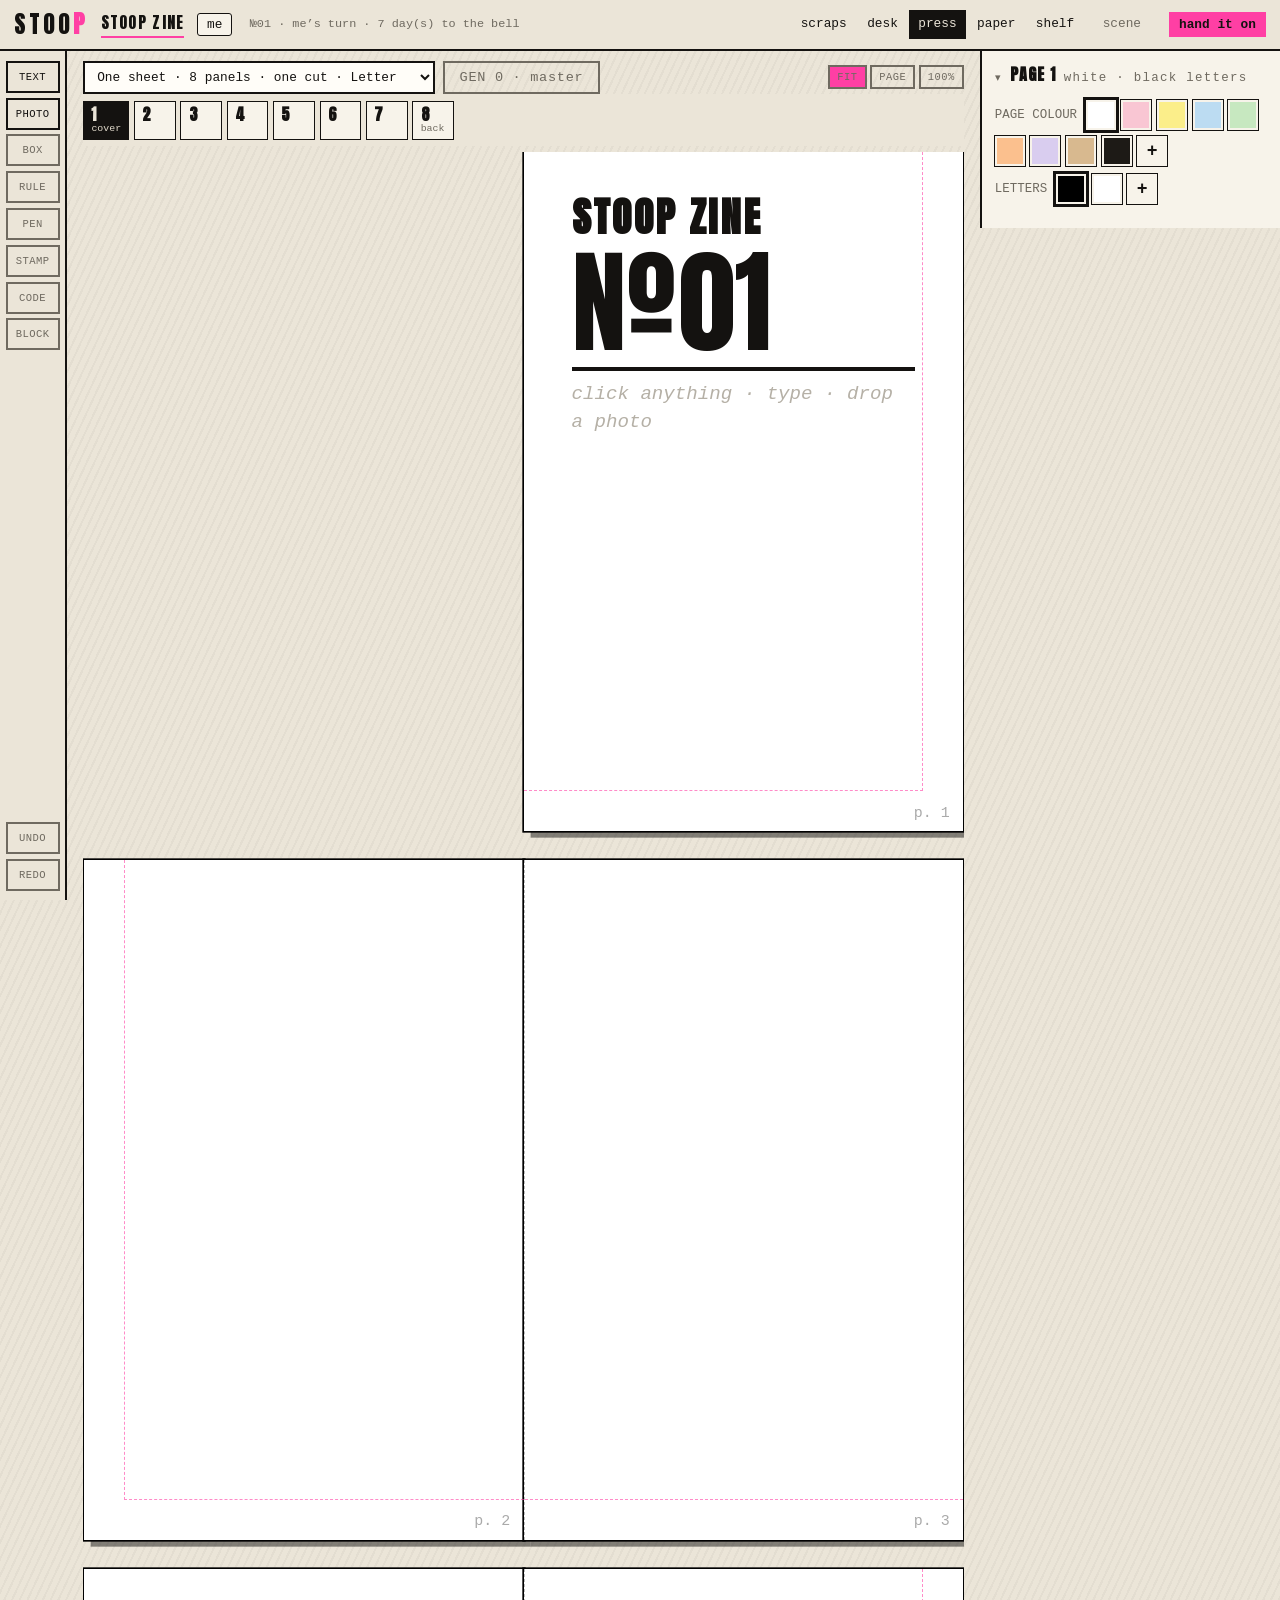
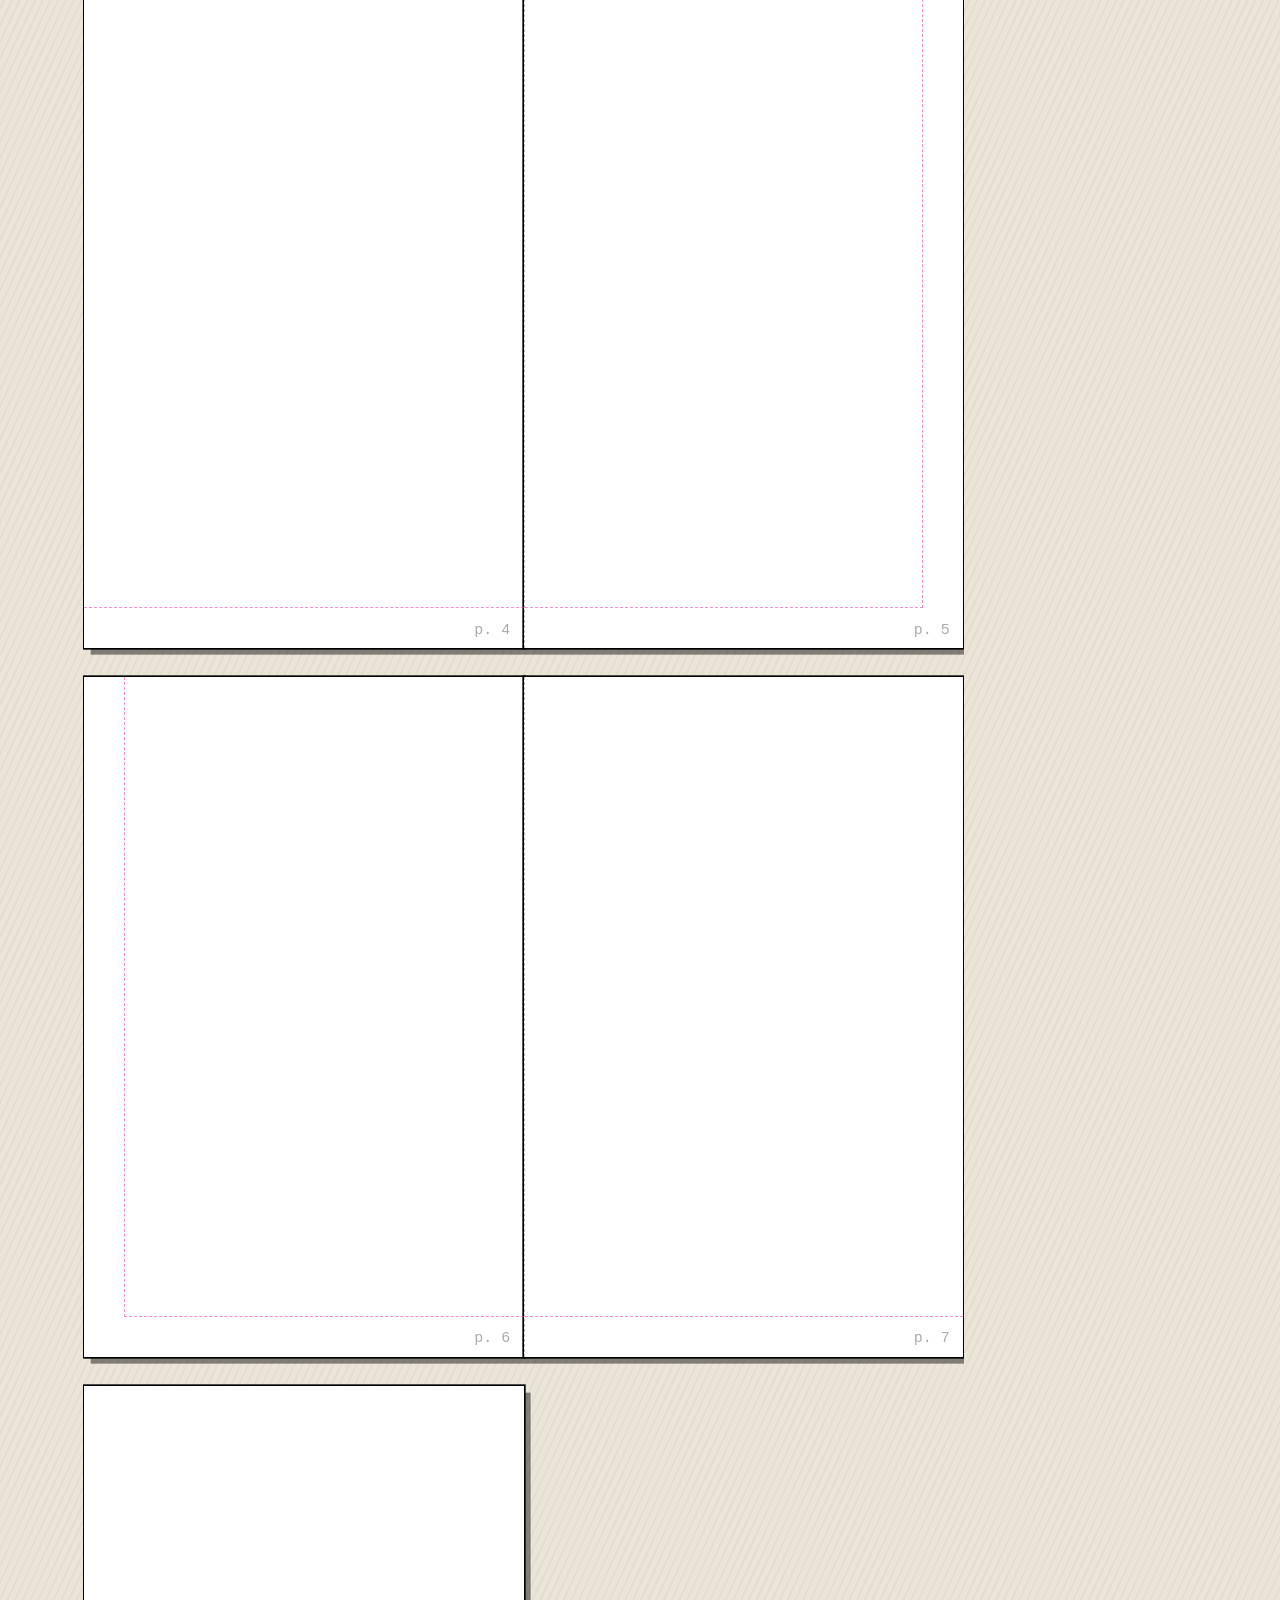
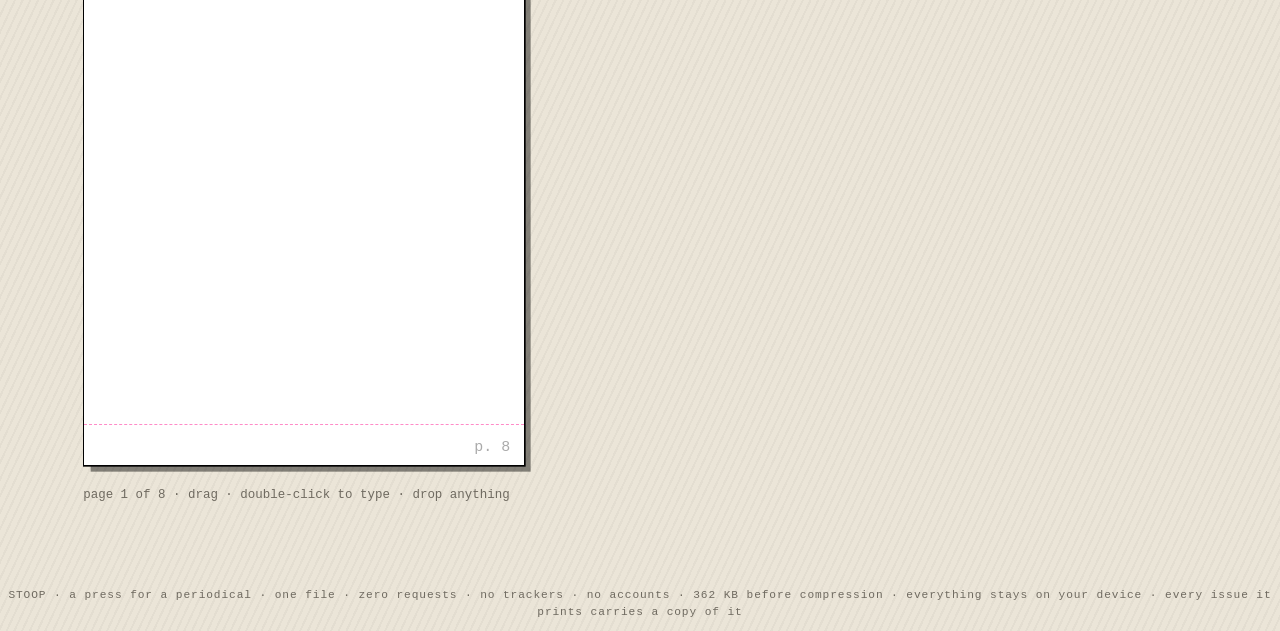
==== commit bba2f909: "a zine's own colours, and letters spaced A scene with a style of its own could not keep it in the pr" ====
--- a/artifact/index.html
+++ b/artifact/index.html
@@ -314,6 +314,8 @@
 .panel.photofill > h3, .panel.photofill > .no, .panel.photofill > .rule, .panel.photofill > .body, .panel.photofill > .addr { position: relative; z-index: 1; }
 .panel.letterswhite > h3, .panel.letterswhite > .body, .panel.letterswhite > .no, .panel.letterswhite .addr span { color: #fff; }
 .panel.letterswhite > .rule { border-top-color: #fff; }
+.panel.lettersink > h3, .panel.lettersink > .body, .panel.lettersink > .no, .panel.lettersink .addr span { color: var(--letters); }
+.panel.lettersink > .rule { border-top-color: var(--letters); }
 
 .panel, .panel * { -webkit-print-color-adjust: exact; print-color-adjust: exact; }
 .panel.over { outline: 2px solid var(--red); outline-offset: -2px; }
@@ -537,6 +539,8 @@
 .swatches .sub { margin-right: .2rem; }
 .swatch { width: 30px; height: 30px; border: 2px solid var(--paper); outline: 1px solid var(--fg); padding: 0; cursor: pointer; }
 .swatch.on { outline: 3px solid var(--fg); }
+.swatch.pick { position: relative; display: inline-flex; align-items: center; justify-content: center; font: bold 18px/1 'Courier New', monospace; background: var(--paper); color: var(--fg); box-sizing: border-box; }
+.swatch.pick input { position: absolute; inset: 0; width: 100%; height: 100%; opacity: 0; cursor: pointer; border: 0; padding: 0; }
 @media (pointer: coarse) { .swatch { width: 34px; height: 34px; } }
 
 
@@ -940,7 +944,7 @@
 </section>
 </main>
 <div class="toast" id="toast"></div>
-<p class="pageweight">STOOP · a press for a periodical · one file · zero requests · no trackers · no accounts · 359 KB before compression · everything stays on your device · every issue it prints carries a copy of it</p>
+<p class="pageweight">STOOP · a press for a periodical · one file · zero requests · no trackers · no accounts · 362 KB before compression · everything stays on your device · every issue it prints carries a copy of it</p>
 <script>
 (function(){
 var STORAGE_KEY = 'stoop_data_v4';
@@ -1999,6 +2003,8 @@
   el.style.backgroundColor = fillOf(panel);
   el.classList.toggle('photofill', photoFills(panel));
   el.classList.toggle('letterswhite', whiteLetters(panel));
+  el.classList.toggle('lettersink', !!inkLetters(panel));
+  el.style.setProperty('--letters', inkLetters(panel));
   if (head && head !== active && head.innerText !== panel.h) head.innerText = panel.h;
   if (body && body !== active && body.innerText !== panel.body) body.innerText = panel.body;
 
@@ -2410,7 +2416,7 @@
   }
   var voice = voiceOf(el);
   var cls = 'eltext v-' + (ownFace(voice) ? 'own' : voice) + (el.ink === 'white' ? ' knock' : '') + typeClass(el);
-  var style = 'font-size:' + (el.size || 12) + 'px' + ownFaceStyle(voice);
+  var style = 'font-size:' + (el.size || 12) + 'px' + ownFaceStyle(voice) + trackStyle(el);
   var text = shownText(el, page);
   if (voice === 'ransom') {
     return '<div class="' + cls + '" style="' + style + '">' + ransomHtml(text) + '</div>';
@@ -2856,9 +2862,8 @@
 function pageSheetHtml(page) {
   var panel = panelOfPage(page);
   var m = panel.photo && photoMeta[panel.photo];
-  var fillName = FILLS.filter(function (f) { return f[1] === fillOf(panel); })[0];
-  var summary = '<b>PAGE ' + page + '</b><span class="sub">' + (fillName ? fillName[0].toLowerCase() : 'white') +
-    ' \u00b7 ' + (whiteLetters(panel) ? 'white' : 'black') + ' letters' + (panel.photo ? ' \u00b7 a photo' : '') + '</span>';
+  var summary = '<b>PAGE ' + page + '</b><span class="sub">' + colourName(fillOf(panel) || '#ffffff').toLowerCase() +
+    ' \u00b7 ' + colourName(lettersOf(panel) || '').toLowerCase() + ' letters' + (panel.photo ? ' \u00b7 a photo' : '') + '</span>';
   var inner = (m ? lookSelect('pglook', page, m.style) + btnRow([['pgphlight', 'LIGHTER'], ['pgphdark', 'DARKER']], page) : '') +
     pageButtons(page) + fillSwatches(page);
   return groupHtml('page', summary, inner);
@@ -3408,18 +3413,47 @@
   return 0.2126 * c[0] + 0.7152 * c[1] + 0.0722 * c[2];
 }
 function darkFill(panel) { var hex = fillOf(panel); return !!hex && luminance(hex) < 0.4; }
-function inkForPage(panel) { return darkFill(panel) ? '#ffffff' : ''; }
+function inkForPage(panel) { return inkLetters(panel) || (darkFill(panel) ? '#ffffff' : ''); }
+
+function zineColours() {
+  var stock = INKS.concat(FILLS).map(function (c) { return c[1]; });
+  var out = [];
+  var add = function (hex) { if (hex && stock.indexOf(hex) < 0 && out.indexOf(hex) < 0 && out.length < 12) out.push(hex); };
+  var last = state.issues.length ? state.issues[state.issues.length - 1].panels || [] : [];
+  pressState().panels.concat(last).forEach(function (p) {
+    add(fillOf(p));
+    add(inkLetters(p));
+    elsOf(p).forEach(function (e) { add(inkOf(e)); });
+  });
+  (state.kit || []).forEach(function (k) { add(inkOf(k.el)); });
+  return out;
+}
+
+function colourName(hex) {
+  var known = INKS.concat(FILLS).filter(function (c) { return c[1] === hex; })[0];
+  if (!hex) return 'BLACK';
+  return known ? known[0] : hex.toUpperCase();
+}
+
+function swatchRow(label, stock, attr, at, now) {
+  var own = zineColours().map(function (hex) { return [hex.toUpperCase(), hex]; });
+  return '<div class="swatches"><span class="sub">' + label + '</span>' + stock.concat(own).map(function (c) {
+    return '<button class="swatch' + (c[1] === now ? ' on' : '') + '" data-' + attr + '="' + esc(at) + '" data-c="' + c[1] +
+      '" title="' + c[0] + '" aria-label="' + c[0] + ' ' + label.toLowerCase() + '" style="background:' +
+      (c[1] || (attr === 'pgfill' ? '#fff' : '#000')) + '"></button>';
+  }).join('') + '<label class="swatch pick" title="ANOTHER COLOUR">+<input type="color" data-pick="' + attr + '" data-for="' +
+    esc(at) + '" value="' + (now || '#000000') + '" aria-label="Another colour"></label></div>';
+}
 
 function fillAttr(panel) {
-  return fillOf(panel) ? ' style="background:' + fillOf(panel) + '"' : '';
+  var css = (fillOf(panel) ? 'background:' + fillOf(panel) + ';' : '') + (inkLetters(panel) ? '--letters:' + inkLetters(panel) : '');
+  return css ? ' style="' + css + '"' : '';
 }
 
 function fillSwatches(page) {
-  var now = fillOf(panelOfPage(page));
-  return '<div class="swatches"><span class="sub">PAGE COLOUR</span>' + FILLS.map(function (f) {
-    return '<button class="swatch' + (f[1] === now ? ' on' : '') + '" data-pgfill="' + page + '" data-c="' + f[1] +
-      '" title="' + f[0] + '" aria-label="' + f[0] + ' page" style="background:' + (f[1] || '#fff') + '"></button>';
-  }).join('') + '</div>';
+  var panel = panelOfPage(page);
+  return swatchRow('PAGE COLOUR', FILLS, 'pgfill', page, fillOf(panel)) +
+    swatchRow('LETTERS', [['BLACK', ''], ['WHITE', '#ffffff']], 'pgletters', page, lettersOf(panel));
 }
 
 function pdfFill(panel, box) {
@@ -3435,9 +3469,16 @@
 function pdfInk(el) {
   var hex = inkOf(el);
   if (plateInk !== null && hex !== '#ffffff') hex = plateTint ? plateInk : '';
+  return pdfColour(hex);
+}
+function pdfColour(hex) {
   if (!hex) return '0 g 0 G\n';
   var c = inkRgb(hex).map(function (v) { return v.toFixed(3); }).join(' ');
   return c + ' rg ' + c + ' RG\n';
+}
+function pdfLetters(panel) {
+  var hex = lettersOf(panel);
+  return hex === '#ffffff' ? '1 g 1 G\n' : pdfColour(plateInk !== null ? '' : hex);
 }
 
 function inkable(el) {
@@ -3449,32 +3490,41 @@
   if (!inkable(el)) return '';
   var now = inkOf(el);
   var inks = el.kind === 'photo' || el.kind === 'qr' ? INKS.filter(function (ink) { return ink[1] !== '#ffffff'; }) : INKS;
-  return '<div class="swatches"><span class="sub">INK</span>' + inks.map(function (ink) {
-    return '<button class="swatch' + (ink[1] === now ? ' on' : '') + '" data-elcolour="' + esc(el.id) +
-      '" data-c="' + ink[1] + '" title="' + ink[0] + '" aria-label="' + ink[0] + ' ink" style="background:' +
-      (ink[1] || '#000') + '"></button>';
-  }).join('') + '</div>';
+  return swatchRow('INK', inks, 'elcolour', el.id, now);
+}
+
+function setFill(page, hex) {
+  var panel = panelOfPage(page);
+  if (!panel) return;
+  pasteMark();
+  if (hex) panel.fill = hex; else delete panel.fill;
+  savePress();
+  renderPress();
+  toast(colourName(hex) + ' page');
+}
+
+function setInk(id, hex) {
+  updateEl(id, { colour: hex || undefined }, true);
+  renderPress();
+  toast(colourName(hex) + ' ink');
 }
 
 document.addEventListener('click', function (ev) {
-  var f = ev.target.closest && ev.target.closest('[data-pgfill]');
-  if (f) {
-    var panel = panelOfPage(Number(f.getAttribute('data-pgfill')));
-    if (!panel) return;
-    pasteMark();
-    if (f.getAttribute('data-c')) panel.fill = f.getAttribute('data-c'); else delete panel.fill;
-    savePress();
-    renderPress();
-    toast(f.getAttribute('title') + ' page');
-    return;
-  }
-  var b = ev.target.closest && ev.target.closest('[data-elcolour]');
+  var b = ev.target.closest && ev.target.closest('button[data-pgfill],button[data-elcolour]');
   if (!b) return;
-  var c = b.getAttribute('data-c');
-  updateEl(b.getAttribute('data-elcolour'), { colour: c || undefined }, true);
-  renderPress();
-  var name = INKS.filter(function (ink) { return ink[1] === c; })[0];
-  toast((name ? name[0] : 'BLACK') + ' ink');
+  if (b.hasAttribute('data-pgfill')) setFill(Number(b.getAttribute('data-pgfill')), b.getAttribute('data-c') || '');
+  else setInk(b.getAttribute('data-elcolour'), b.getAttribute('data-c') || '');
+});
+
+document.addEventListener('change', function (ev) {
+  var p = ev.target.closest && ev.target.closest('[data-pick]');
+  var hex = p && String(p.value).toLowerCase();
+  if (!p || !/^#[0-9a-f]{6}$/.test(hex)) return;
+  var at = p.getAttribute('data-for');
+  var what = p.getAttribute('data-pick');
+  if (what === 'pgfill') setFill(Number(at), hex);
+  else if (what === 'pgletters') setLetters(Number(at), hex);
+  else setInk(at, hex);
 });
 var ALIGNS = ['left', 'center', 'right'];
 var ALIGN_LABEL = { left: 'ALIGN LEFT', center: 'CENTRED', right: 'ALIGN RIGHT' };
@@ -3488,6 +3538,19 @@
 }
 
 function outlined(el) { return !!el && el.outline === true; }
+
+var TRACKS = [0, 0.06, 0.3];
+var TRACK_LABEL = ['SET CLOSE', 'SPACED', 'WIDE SPACED'];
+function trackOf(el) {
+  var t = Number(el && el.track);
+  var v = voiceOf(el || {});
+  return v !== 'ransom' && v !== 'marker' && t > 0 ? Math.min(0.5, Math.round(t * 100) / 100) : 0;
+}
+function trackStyle(el) { return trackOf(el) ? ';letter-spacing:' + trackOf(el) + 'em' : ''; }
+function trackStep(el) {
+  var at = TRACKS.filter(function (t) { return t <= trackOf(el); }).length - 1;
+  return { label: TRACK_LABEL[at], next: TRACKS[(at + 1) % TRACKS.length] };
+}
 
 function typeClass(el) {
   return (voiceOf(el) !== 'ransom' && alignOf(el) !== 'left' ? ' al-' + alignOf(el) : '') +
@@ -3499,6 +3562,7 @@
   if (voiceOf(el) !== 'ransom') b.push(['elalign', ALIGN_LABEL[alignOf(el)]]);
   b.push(['elcaps', capsOf(el) ? 'CAPITALS' : 'AS TYPED']);
   b.push(['eloutline', outlined(el) ? 'OUTLINE' : 'SOLID LETTERS']);
+  if (voiceOf(el) !== 'ransom' && voiceOf(el) !== 'marker') b.push(['eltrack', trackStep(el).label]);
   return b;
 }
 
@@ -3523,7 +3587,7 @@
 });
 
 document.addEventListener('click', function (ev) {
-  var t = ev.target.closest && ev.target.closest('[data-elalign],[data-elcaps],[data-eloutline]');
+  var t = ev.target.closest && ev.target.closest('[data-elalign],[data-elcaps],[data-eloutline],[data-eltrack]');
   if (!t) return;
   var hit;
   if (t.hasAttribute('data-elalign')) {
@@ -3532,6 +3596,9 @@
   } else if (t.hasAttribute('data-elcaps')) {
     hit = findEl(t.getAttribute('data-elcaps'));
     if (hit) updateEl(hit.el.id, { caps: !capsOf(hit.el) }, true);
+  } else if (t.hasAttribute('data-eltrack')) {
+    hit = findEl(t.getAttribute('data-eltrack'));
+    if (hit) updateEl(hit.el.id, { track: trackStep(hit.el).next || undefined }, true);
   } else {
     hit = findEl(t.getAttribute('data-eloutline'));
     if (hit) updateEl(hit.el.id, { outline: outlined(hit.el) ? undefined : true }, true);
@@ -3546,17 +3613,39 @@
   return g.x + 2;
 }
 
+function trackOps(el, size) { return trackOf(el) ? (trackOf(el) * size).toFixed(2) + ' Tc ' : ''; }
+function trackedWidth(el, face, line, size) {
+  return runWidth(face, line, size) + trackOf(el) * size * pdfSafe(faceText(face, line)).length;
+}
+
 function textMode(el) { return outlined(el) ? '1 Tr ' : ''; }
 function strokeFor(el) { return outlined(el) ? (ptSize(el) * 0.045).toFixed(2) + ' w\n' : ''; }
 
 function knockLetters(el) { return inkOf(el) === '#ffffff' && !plateInk ? '0 g 0 G\n' : '1 g 1 G\n'; }
 function photoFills(panel) { return !!panel && panel.photoFill === true && !!panel.photo; }
-function whiteLetters(panel) {
-  return !!panel && (panel.letters === 'white' || (darkFill(panel) && panel.letters !== 'black'));
-}
+function lettersOf(panel) {
+  if (!panel) return '';
+  var l = panel.letters;
+  if (typeof l === 'string' && /^#[0-9a-f]{6}$/i.test(l)) return l.toLowerCase();
+  return l === 'white' || (darkFill(panel) && l !== 'black') ? '#ffffff' : '';
+}
+function whiteLetters(panel) { return lettersOf(panel) === '#ffffff'; }
+function inkLetters(panel) { var l = lettersOf(panel); return l && l !== '#ffffff' ? l : ''; }
 
 function pageClass(panel) {
-  return (photoFills(panel) ? ' photofill' : '') + (whiteLetters(panel) ? ' letterswhite' : '');
+  return (photoFills(panel) ? ' photofill' : '') + (whiteLetters(panel) ? ' letterswhite' : '') +
+    (inkLetters(panel) ? ' lettersink' : '');
+}
+
+function setLetters(page, hex) {
+  var panel = panelOfPage(page);
+  if (!panel) return;
+  pasteMark();
+  delete panel.letters;
+  if (lettersOf(panel) !== hex) panel.letters = hex === '' ? 'black' : hex === '#ffffff' ? 'white' : hex;
+  savePress();
+  renderPress();
+  toast(colourName(hex || '') + ' letters');
 }
 
 function fillPageWith(id) {
@@ -3578,7 +3667,6 @@
   if (!panel) return '';
   var b = [];
   if (panel.photo) b.push(['pgphfill', photoFills(panel) ? 'PHOTO FILLS THE PAGE' : 'PHOTO ABOVE THE WORDS']);
-  b.push(['pgletters', whiteLetters(panel) ? 'WHITE LETTERS' : 'BLACK LETTERS']);
   return b.map(function (pair) {
     return '<button class="btn quiet" data-' + pair[0] + '="' + page + '">' + pair[1] + '</button>';
   }).join('');
@@ -3588,17 +3676,11 @@
   var t = ev.target.closest && ev.target.closest('[data-elfillpage],[data-pgphfill],[data-pgletters]');
   if (!t) return;
   if (t.hasAttribute('data-elfillpage')) { fillPageWith(t.getAttribute('data-elfillpage')); return; }
-  var fill = t.hasAttribute('data-pgphfill');
-  var panel = panelOfPage(Number(t.getAttribute(fill ? 'data-pgphfill' : 'data-pgletters')));
+  if (t.hasAttribute('data-pgletters')) { setLetters(Number(t.getAttribute('data-pgletters')), t.getAttribute('data-c') || ''); return; }
+  var panel = panelOfPage(Number(t.getAttribute('data-pgphfill')));
   if (!panel) return;
   pasteMark();
-  if (fill) {
-    if (photoFills(panel)) delete panel.photoFill; else panel.photoFill = true;
-  } else {
-    var want = !whiteLetters(panel);
-    delete panel.letters;
-    if (whiteLetters(panel) !== want) panel.letters = want ? 'white' : 'black';
-  }
+  if (photoFills(panel)) delete panel.photoFill; else panel.photoFill = true;
   savePress();
   renderPress();
 });
@@ -6009,9 +6091,7 @@
 
 function pdfPanel(panel, page, pages, box, images, url, ghosts) {
   if (plateInk && !whiteLetters(panel)) return pdfPasteup(panel, box, images, ghosts, page);
-  var ops = pdfPhotoFill(panel, box, images);
-  var letters = whiteLetters(panel) ? '1' : '0';
-  ops += letters + ' g ' + letters + ' G\n';
+  var ops = pdfPhotoFill(panel, box, images) + pdfLetters(panel);
   var y = box.y;
   var isCover = page === 1;
   var isBack = page === pages;
@@ -6024,7 +6104,7 @@
     var no = pdfHeading('\u2116' + (panel.issue || ''), box.x, y - 1.5, box.cw, 51, 0.9, true);
     ops += no.op;
     y -= no.drop + 3;
-    ops += 'q 2.25 w ' + letters + ' G ' + box.x.toFixed(2) + ' ' + (y - 5.625).toFixed(2) + ' m ' +
+    ops += 'q 2.25 w ' + box.x.toFixed(2) + ' ' + (y - 5.625).toFixed(2) + ' m ' +
       (box.x + box.cw).toFixed(2) + ' ' + (y - 5.625).toFixed(2) + ' l S Q\n';
     y -= 11.25;
   }
@@ -6241,14 +6321,14 @@
   return total;
 }
 
-function wrapFace(text, face, size, width) {
+function wrapFace(text, face, size, width, tc) {
   var out = [];
   String(text || '').split('\n').forEach(function (para) {
     var line = '';
     para.split(/\s+/).forEach(function (word) {
       if (!word) return;
       var next = line ? line + ' ' + word : word;
-      if (runWidth(face, next, size) <= width || !line) { line = next; return; }
+      if (runWidth(face, next, size) + (tc || 0) * next.length <= width || !line) { line = next; return; }
       out.push(line);
       line = word;
     });
@@ -6264,7 +6344,7 @@
   var rec = el.lines;
   if (rec && rec.length) return upper ? rec.map(function (l) { return l.toUpperCase(); }) : rec.slice();
   var text = upper ? String(el.text || '').toUpperCase() : el.text;
-  return wrapFace(text, face, size, width);
+  return wrapFace(text, face, size, width, trackOf(el) * size);
 }
 
 function elBoxPdf(box, el) {
@@ -6383,8 +6463,8 @@
   linesOf(el, face, size, g.w - 4, capsOf(el)).forEach(function (line) {
     if (y < g.y - g.h * 0.6 - size) return;
     if (line.length) {
-      draw += 'BT ' + textMode(el) + '/' + face.f + ' ' + size.toFixed(2) + ' Tf 1 0 0 1 ' +
-        alignX(el, g, runWidth(face, line, size)).toFixed(2) + ' ' +
+      draw += 'BT ' + textMode(el) + trackOps(el, size) + '/' + face.f + ' ' + size.toFixed(2) + ' Tf 1 0 0 1 ' +
+        alignX(el, g, trackedWidth(el, face, line, size)).toFixed(2) + ' ' +
         y.toFixed(2) + ' Tm (' + pdfEsc(faceText(face, line)) + ') Tj ET\n';
     }
     y -= lead;
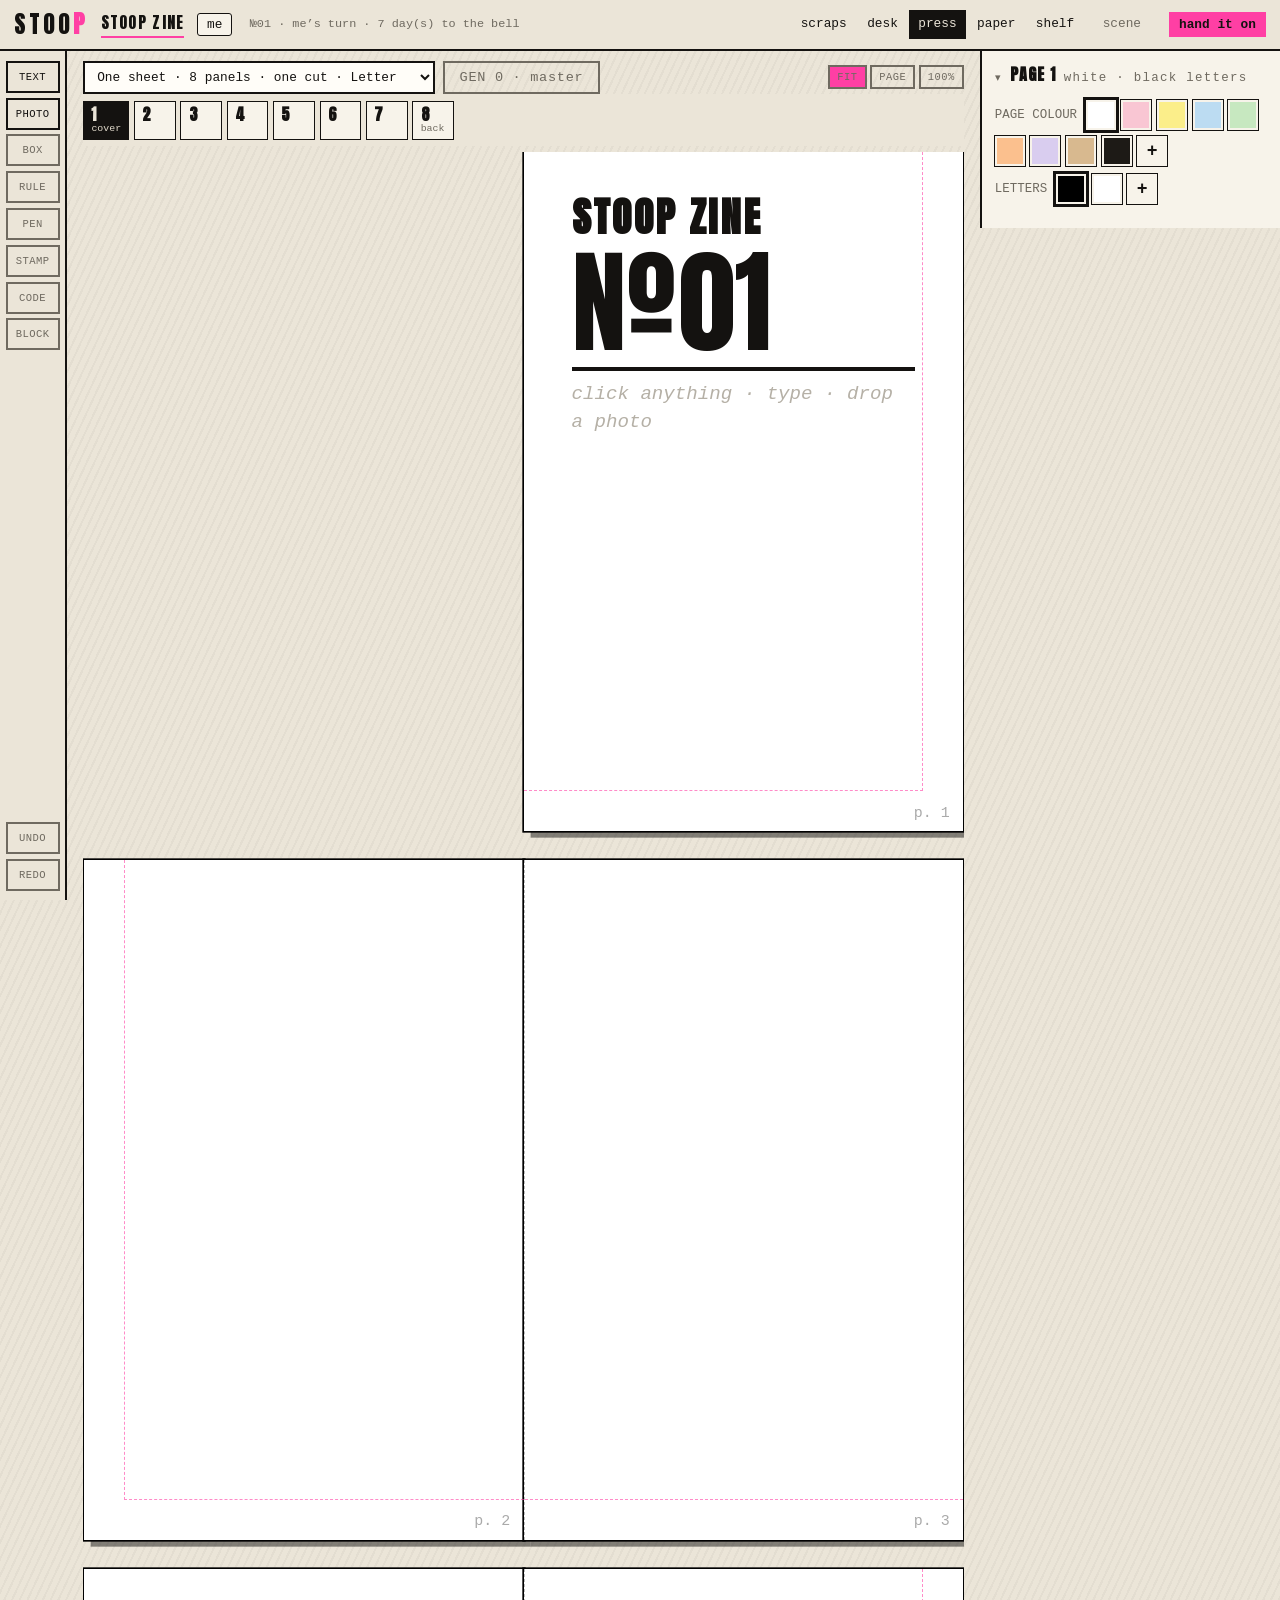
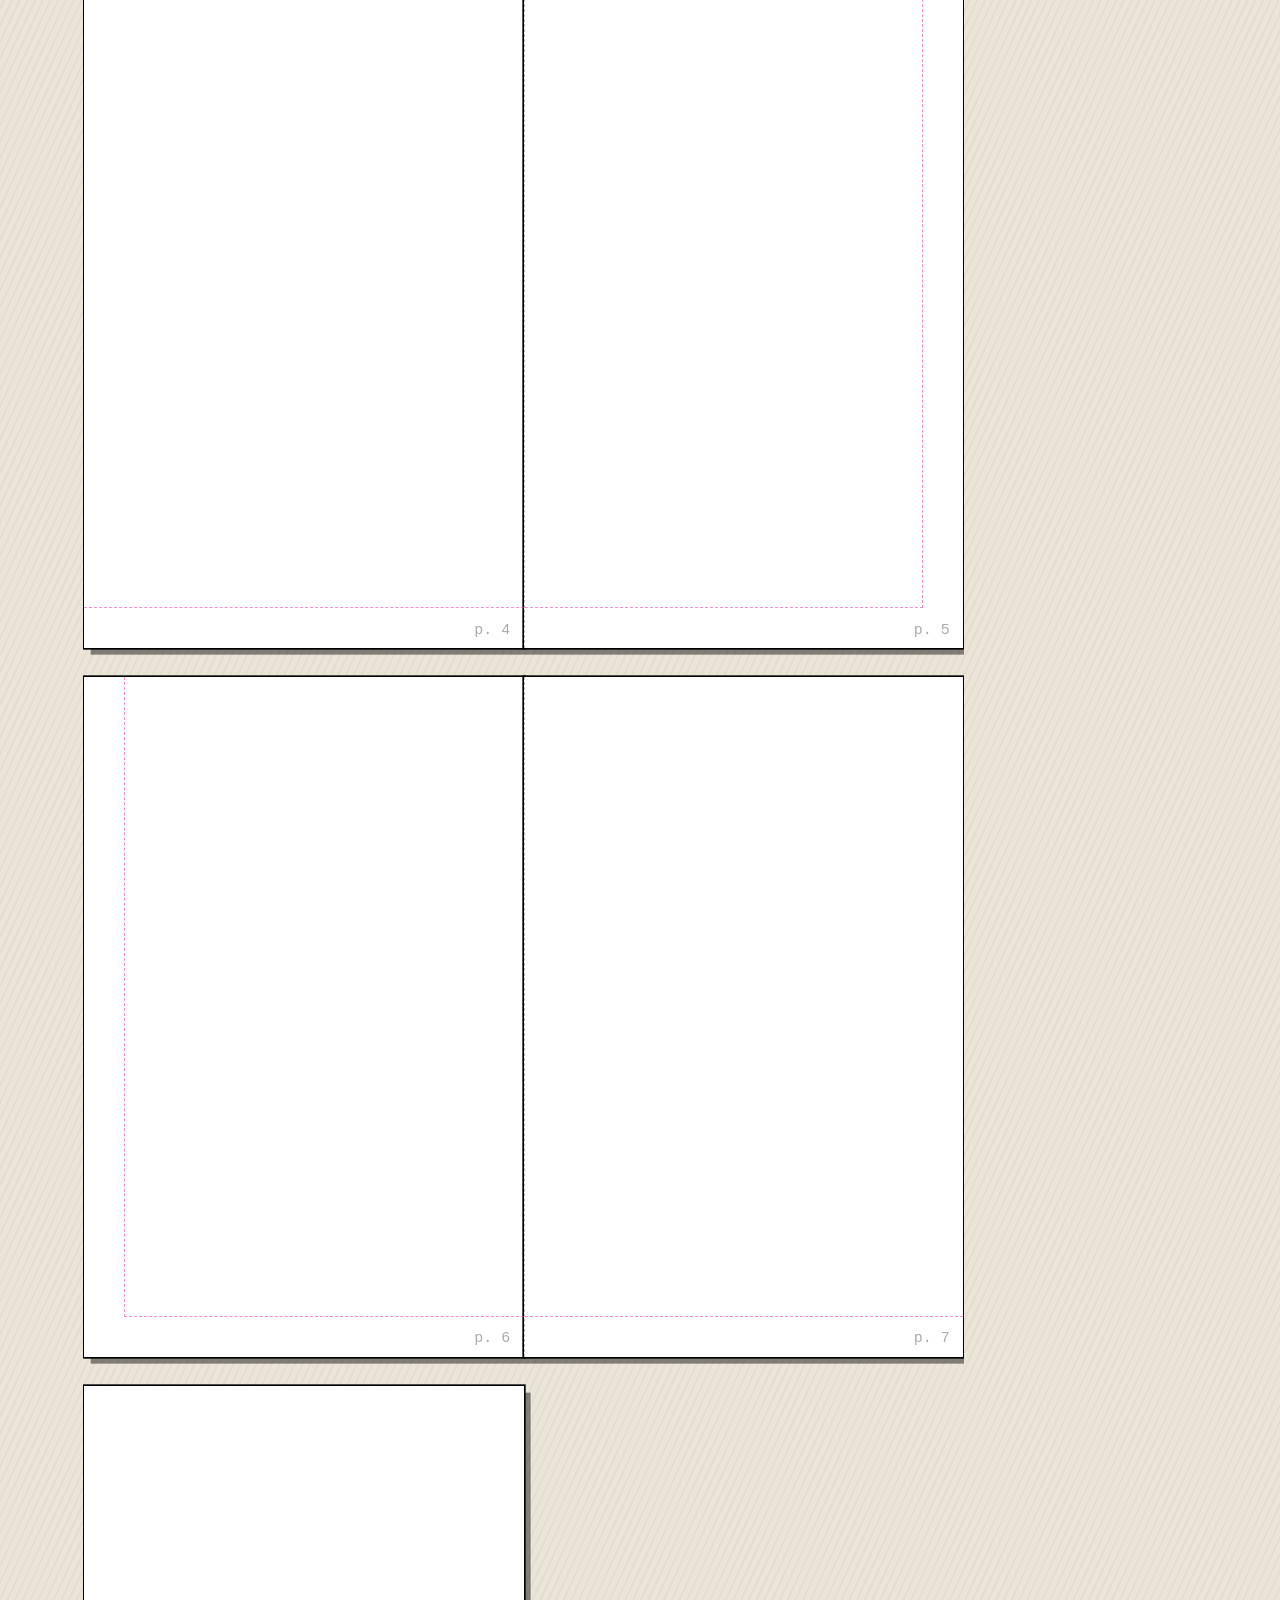
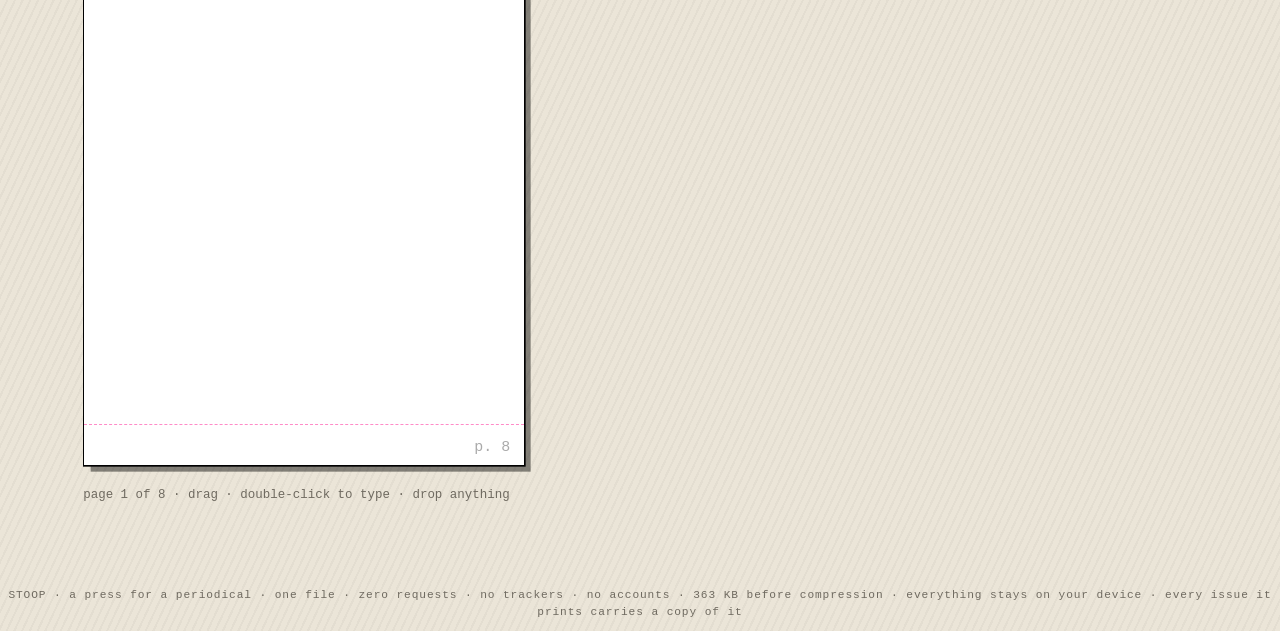
==== commit 1cbbc40e: "the paper keeps the dot and the spaces Two places where the PDF printed something other than what th" ====
--- a/artifact/index.html
+++ b/artifact/index.html
@@ -944,7 +944,7 @@
 </section>
 </main>
 <div class="toast" id="toast"></div>
-<p class="pageweight">STOOP · a press for a periodical · one file · zero requests · no trackers · no accounts · 362 KB before compression · everything stays on your device · every issue it prints carries a copy of it</p>
+<p class="pageweight">STOOP · a press for a periodical · one file · zero requests · no trackers · no accounts · 363 KB before compression · everything stays on your device · every issue it prints carries a copy of it</p>
 <script>
 (function(){
 var STORAGE_KEY = 'stoop_data_v4';
@@ -2483,23 +2483,37 @@
   if (!node || node.contains(document.activeElement)) return null;
   var marks = voice === 'marker' ? node.querySelectorAll('.rm') : null;
   var restore = null;
+  var gaps = null;
   if (!marks || !marks.length) {
     var text = node.innerText;
     if (!text.trim()) return [];
     restore = node.innerHTML;
+    gaps = [];
+    var gap = '';
     node.innerHTML = text.split(/(\s+)/).map(function (w) {
-      return /^\s*$/.test(w) ? esc(w) : '<span class="lw">' + esc(w) + '</span>';
+      if (/^\s*$/.test(w)) { gap += w; return esc(w); }
+      gaps.push(gap);
+      gap = '';
+      return '<span class="lw">' + esc(w) + '</span>';
     }).join('');
     marks = node.querySelectorAll('.lw');
   }
   var lines = [], top = null;
-  Array.prototype.forEach.call(marks, function (s) {
+  Array.prototype.forEach.call(marks, function (s, i) {
     var t = Math.round(s.offsetTop);
-    if (top === null || Math.abs(t - top) > 2) { lines.push([]); top = t; }
-    lines[lines.length - 1].push(s.textContent);
+    var g = gaps ? gaps[i] : ' ';
+    if (top === null || Math.abs(t - top) > 2) {
+      var breaks = gaps ? g.split('\n').length - 1 : 0;
+      for (var b = 1; b < breaks && lines.length; b++) lines.push('');
+      lines.push(gaps && (breaks || top === null) ? g.slice(g.lastIndexOf('\n') + 1) : '');
+      top = t;
+    } else {
+      lines[lines.length - 1] += g;
+    }
+    lines[lines.length - 1] += s.textContent;
   });
   if (restore !== null) node.innerHTML = restore;
-  return lines.map(function (l) { return l.join(' '); });
+  return lines;
 }
 
 function growTextEls(panelEl, panel) {
@@ -5674,7 +5688,7 @@
 var PDF_SUBS = {
   '\u2014': '\x97', '\u2013': '\x96', '\u2018': '\x91', '\u2019': '\x92',
   '\u201c': '\x93', '\u201d': '\x94', '\u2022': '\x95', '\u2026': '\x85',
-  '\u2116': 'No.', '\u00b7': '-', '\u2605': '*', '\u2715': 'x',
+  '\u2116': 'No.', '\u2605': '*', '\u2715': 'x',
   '\u00a0': ' ', '\u2713': 'v'
 };
 
@@ -5692,7 +5706,9 @@
 }
 
 function faceText(face, text) {
-  return face && face.face && face.face.glyphOf(0x2116) ? String(text).replace(/\u2116/g, '\x80') : String(text);
+  var t = String(text);
+  if (face && face.face && !face.face.glyphOf(0xb7)) t = t.replace(/\u00b7/g, '-');
+  return face && face.face && face.face.glyphOf(0x2116) ? t.replace(/\u2116/g, '\x80') : t;
 }
 
 function pdfEsc(s) {
@@ -6310,6 +6326,7 @@
 function glyphWidth(face, ch, size) {
   if (!face.w) return size * COURIER_W;
   var c = ch.charCodeAt(0);
+  if (c === 0xb7 && face.w.length < 152) c = 46;   // a standard face's middle dot is as wide as its full stop
   if (c < 32 || c - 32 >= face.w.length) c = 63;
   return face.w[c - 32] / 1000 * size;
 }
